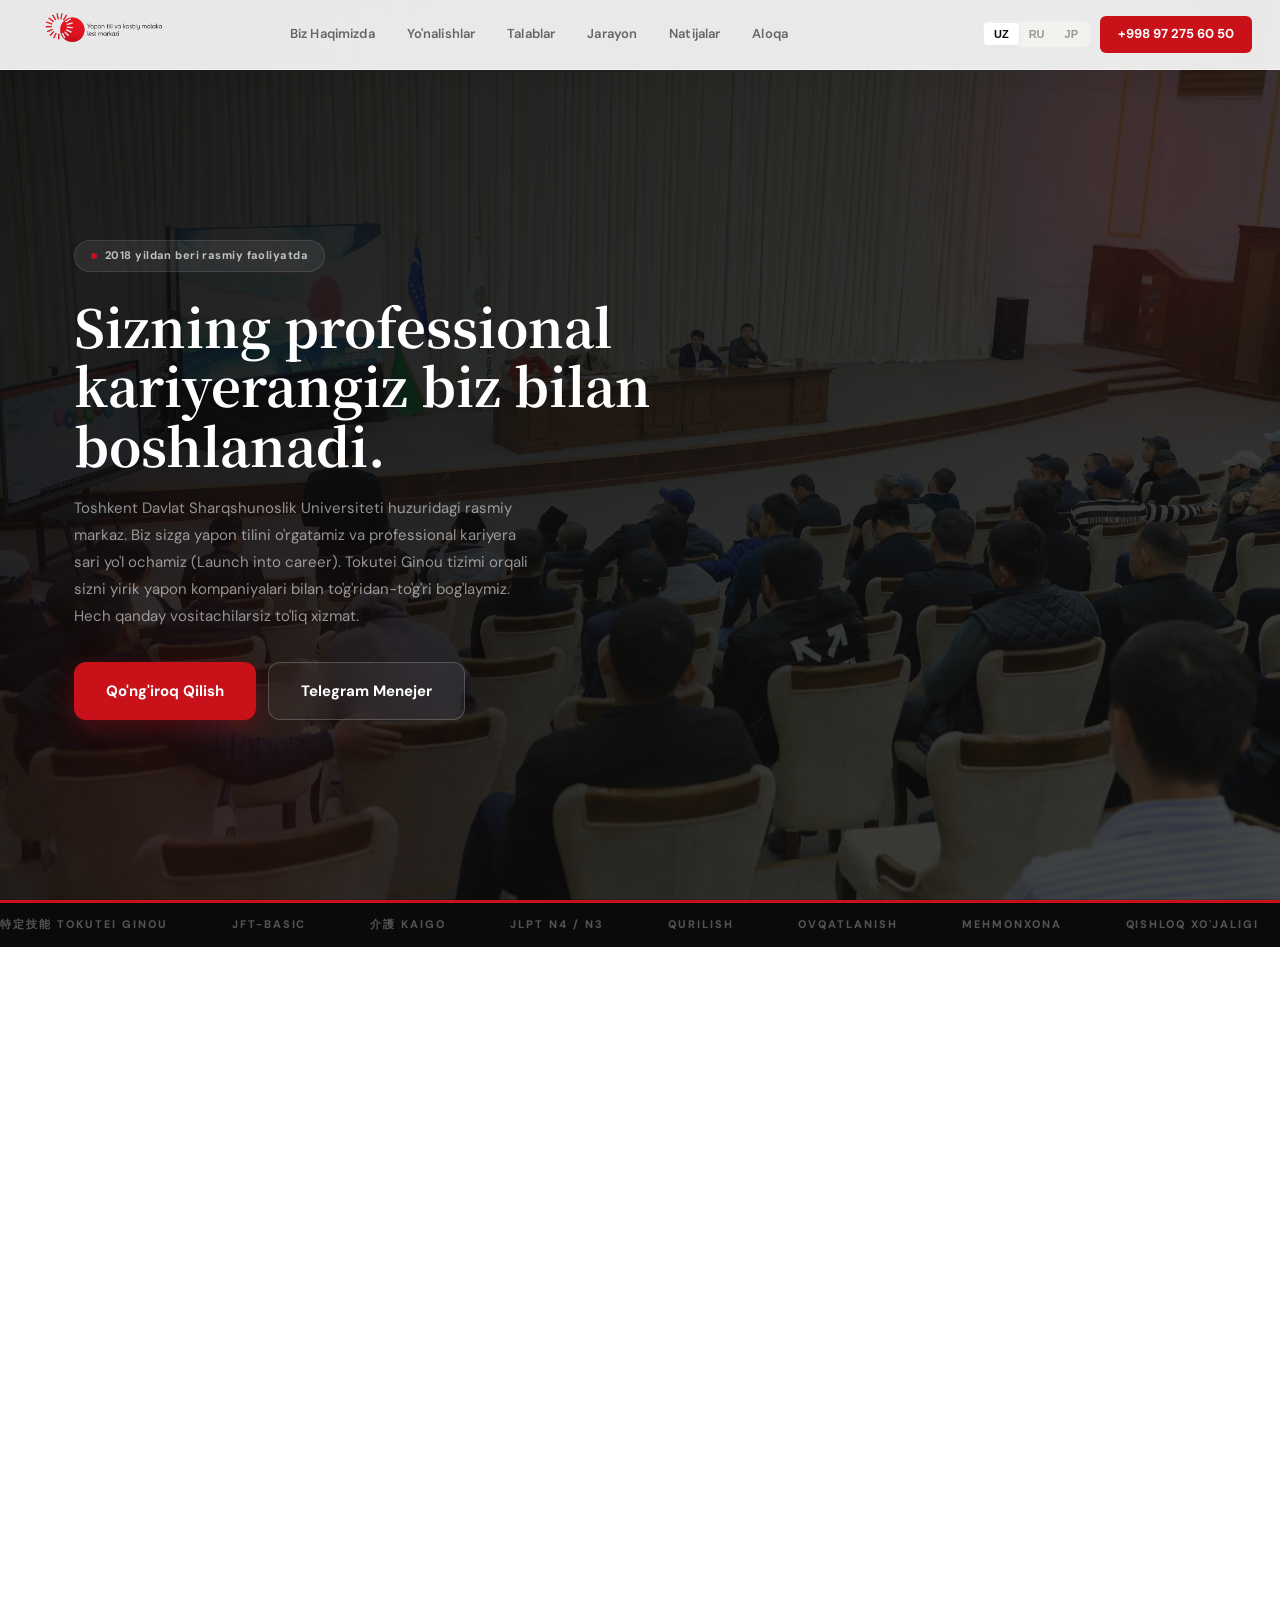
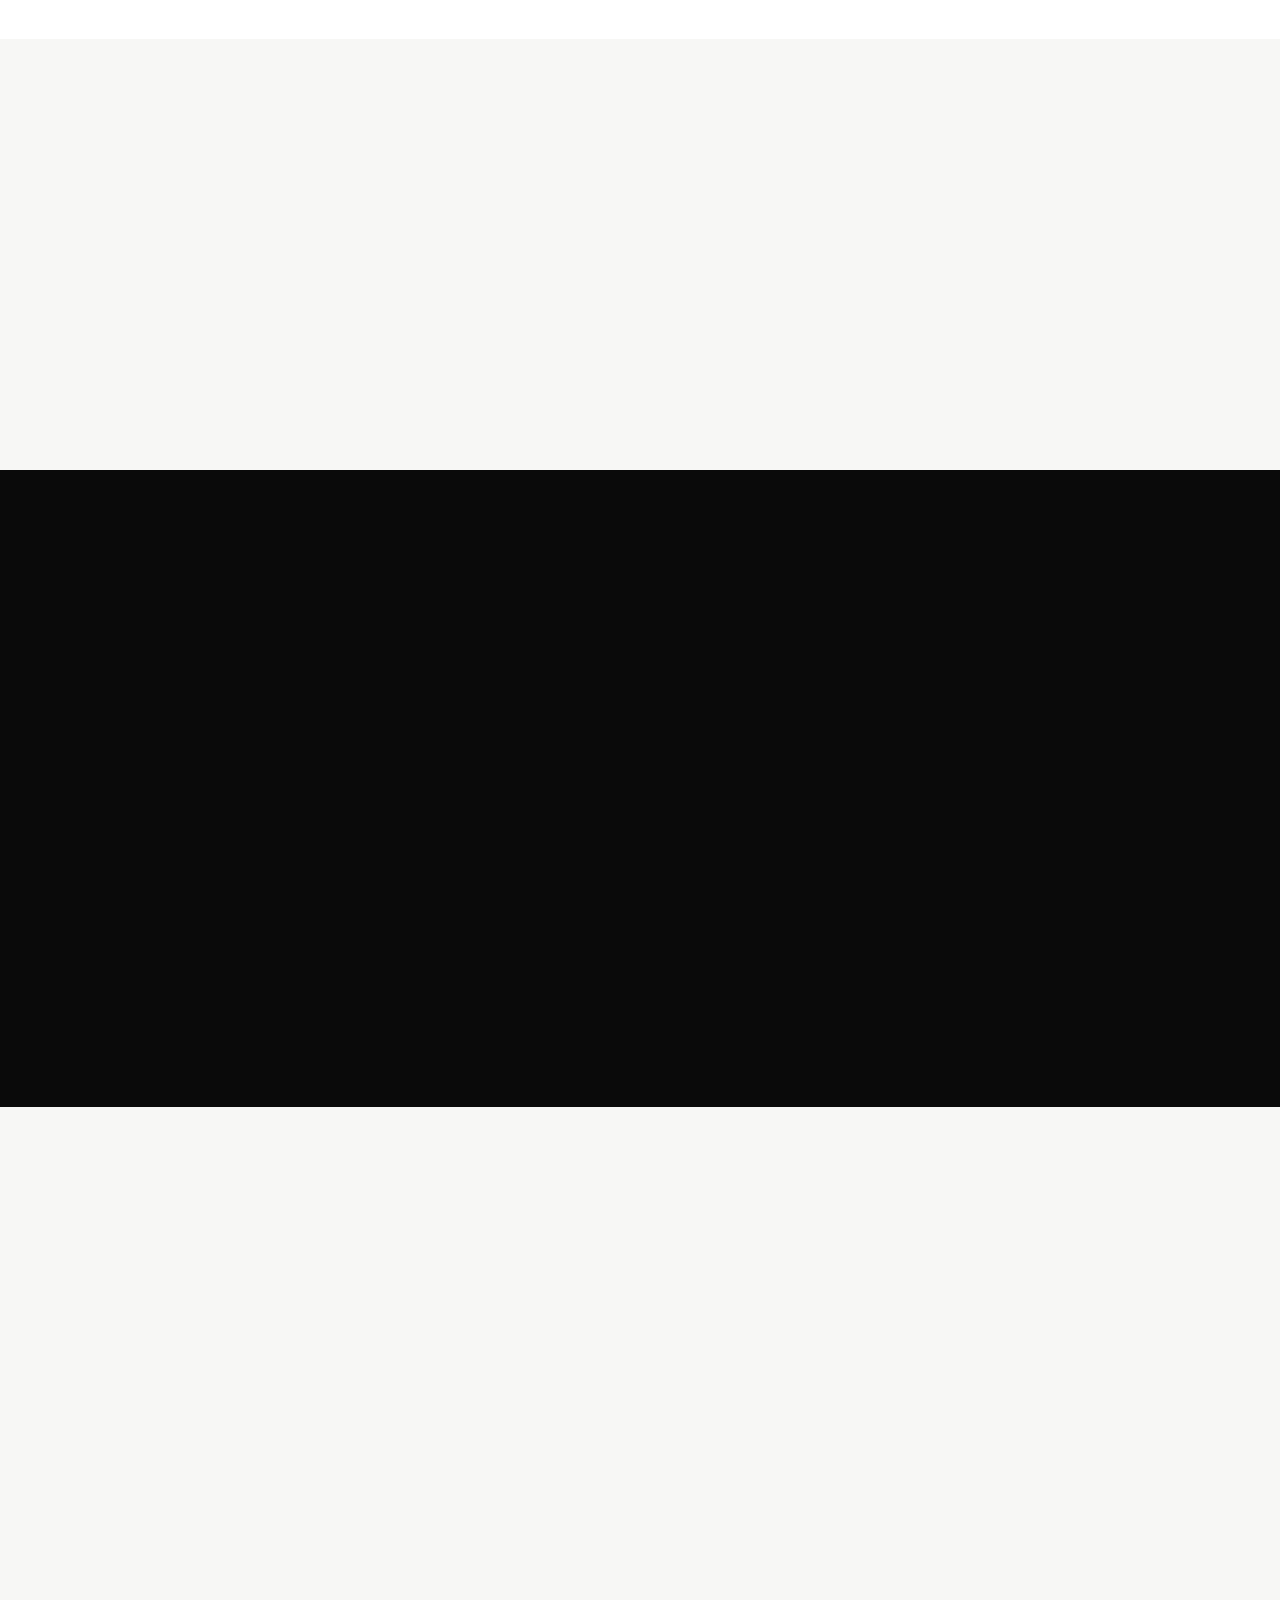
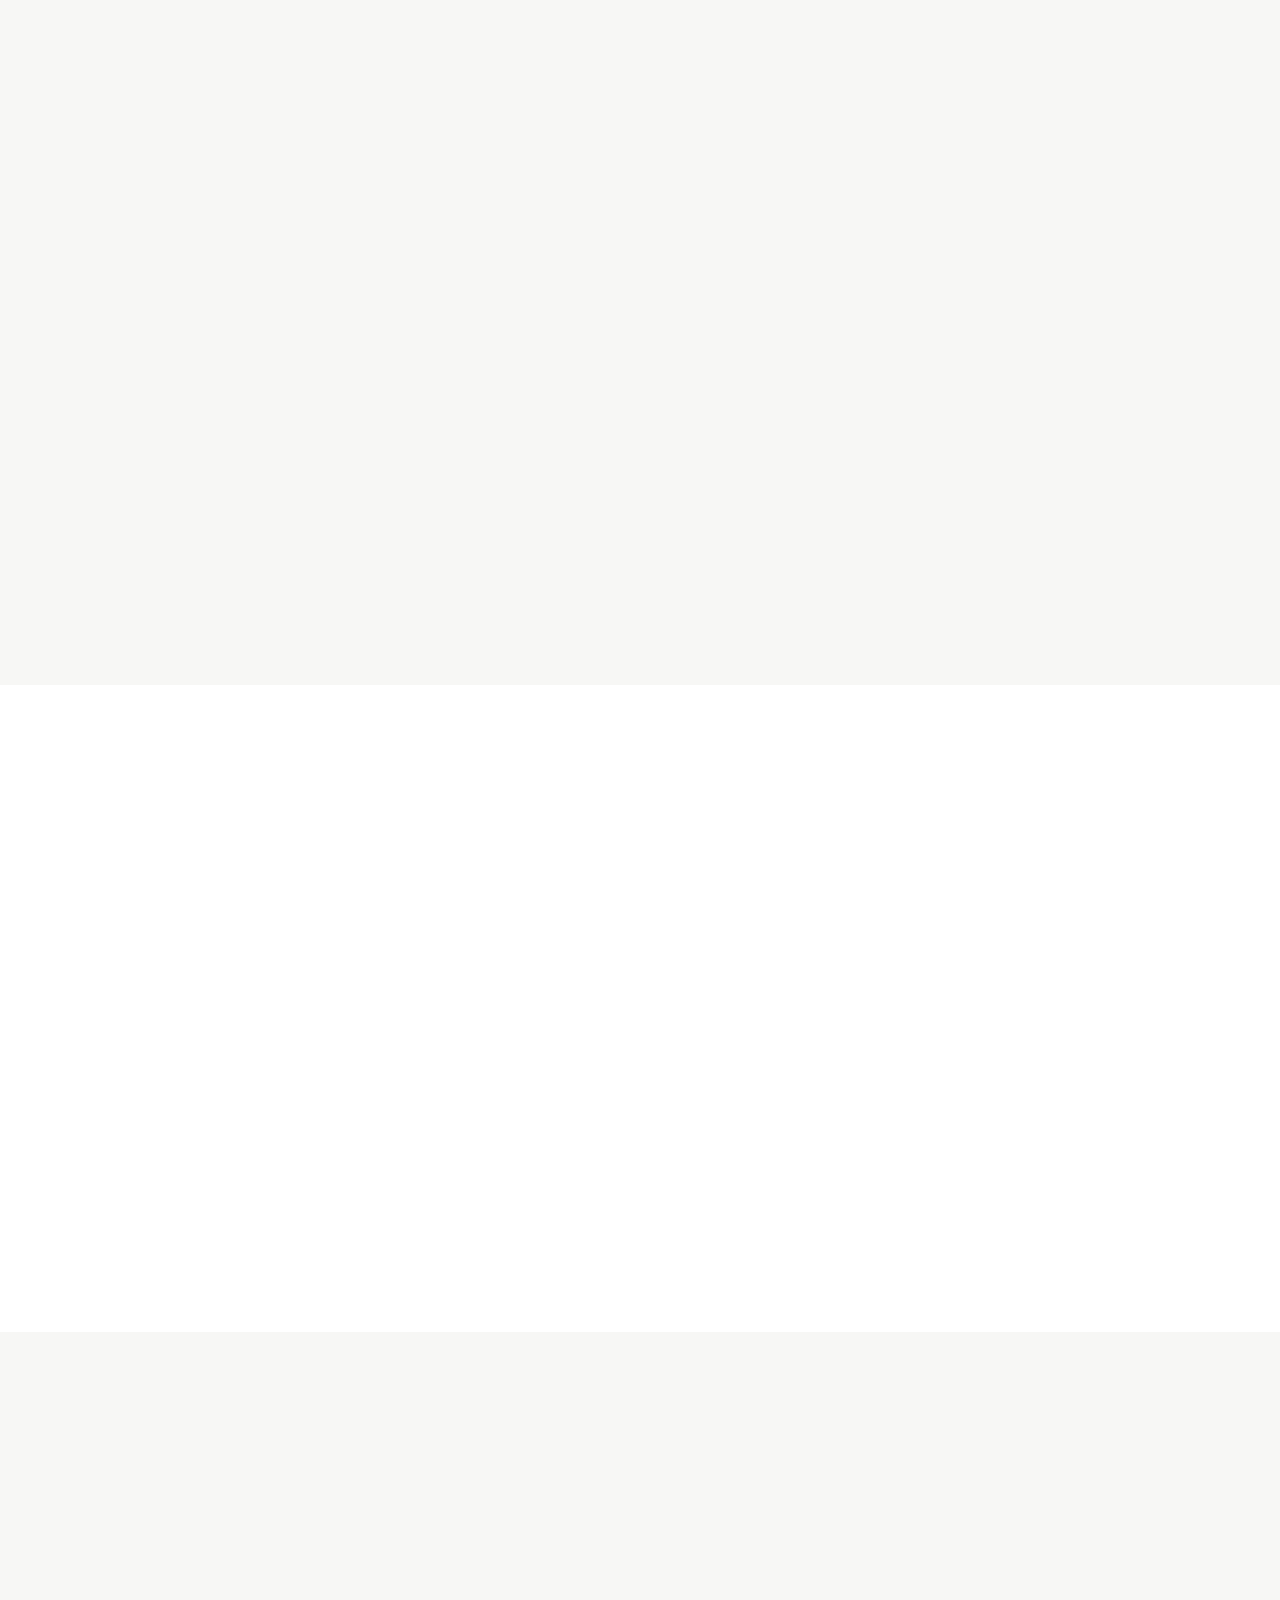
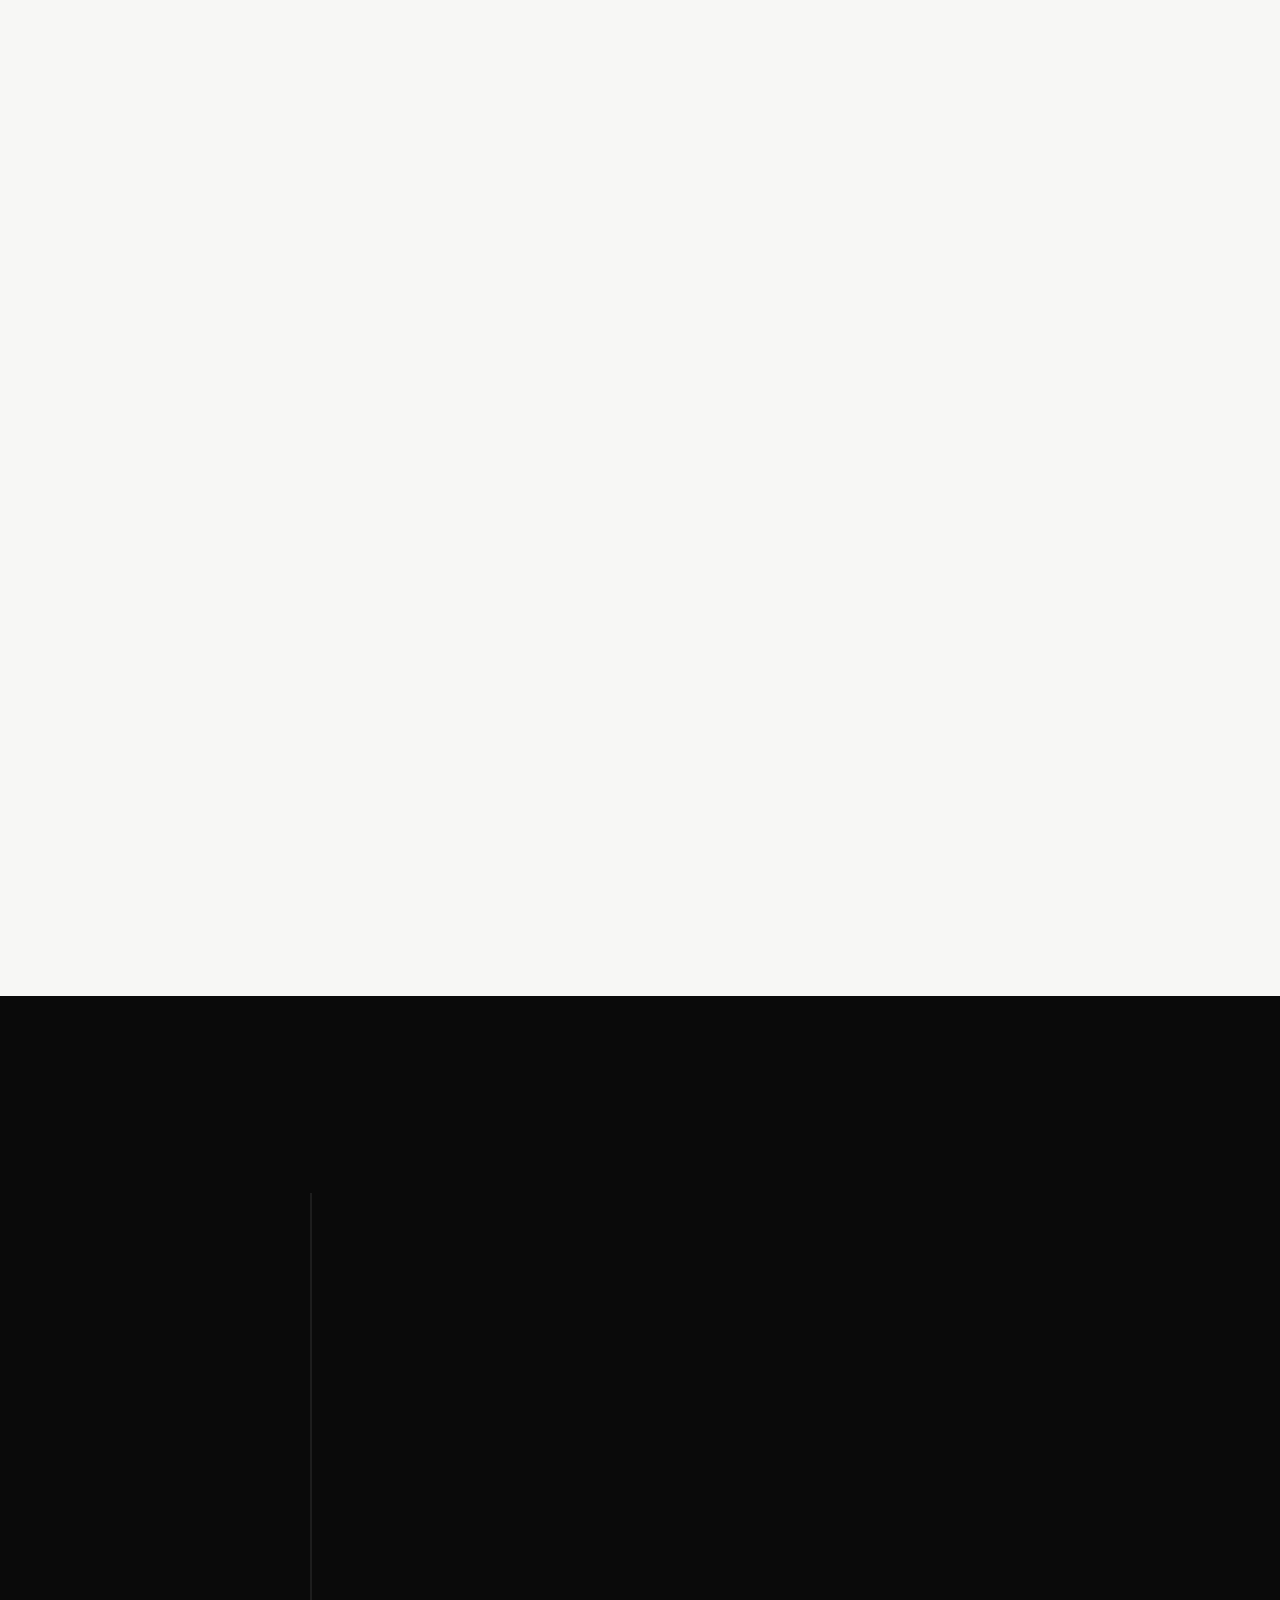
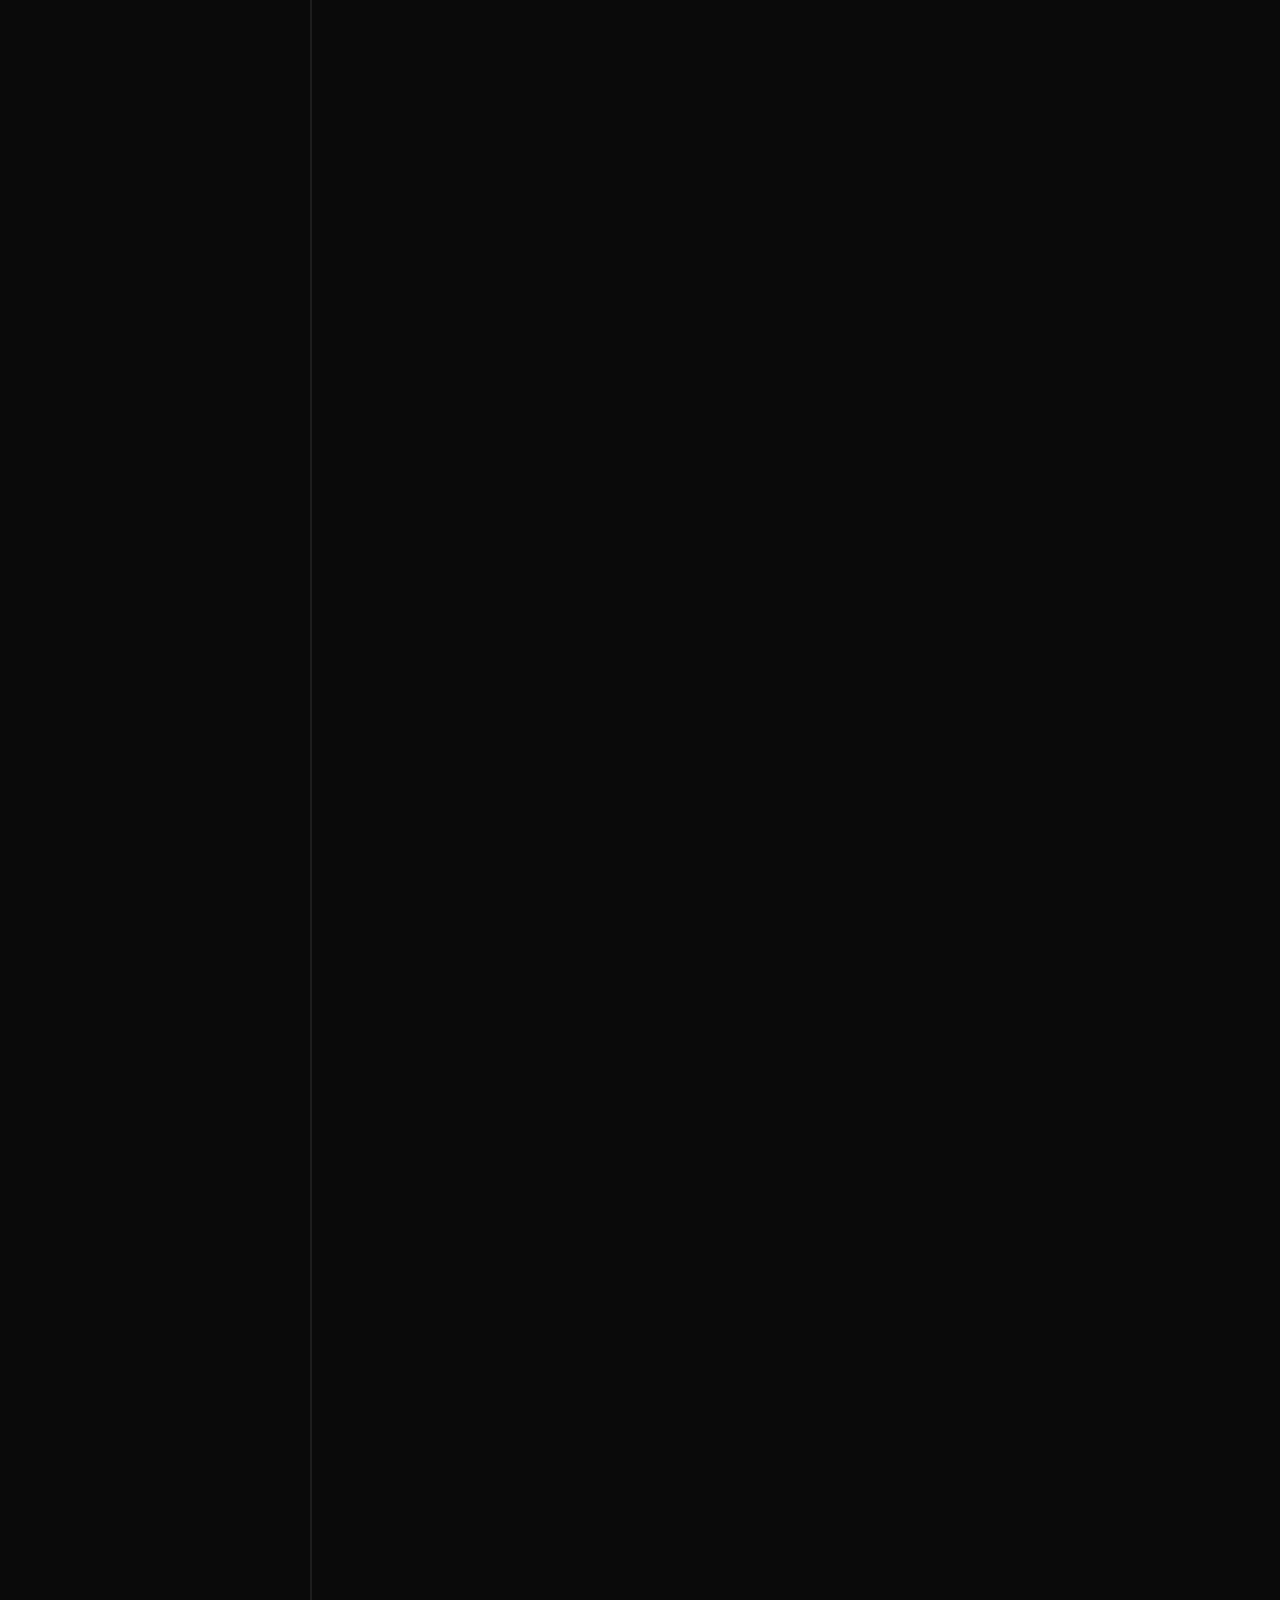
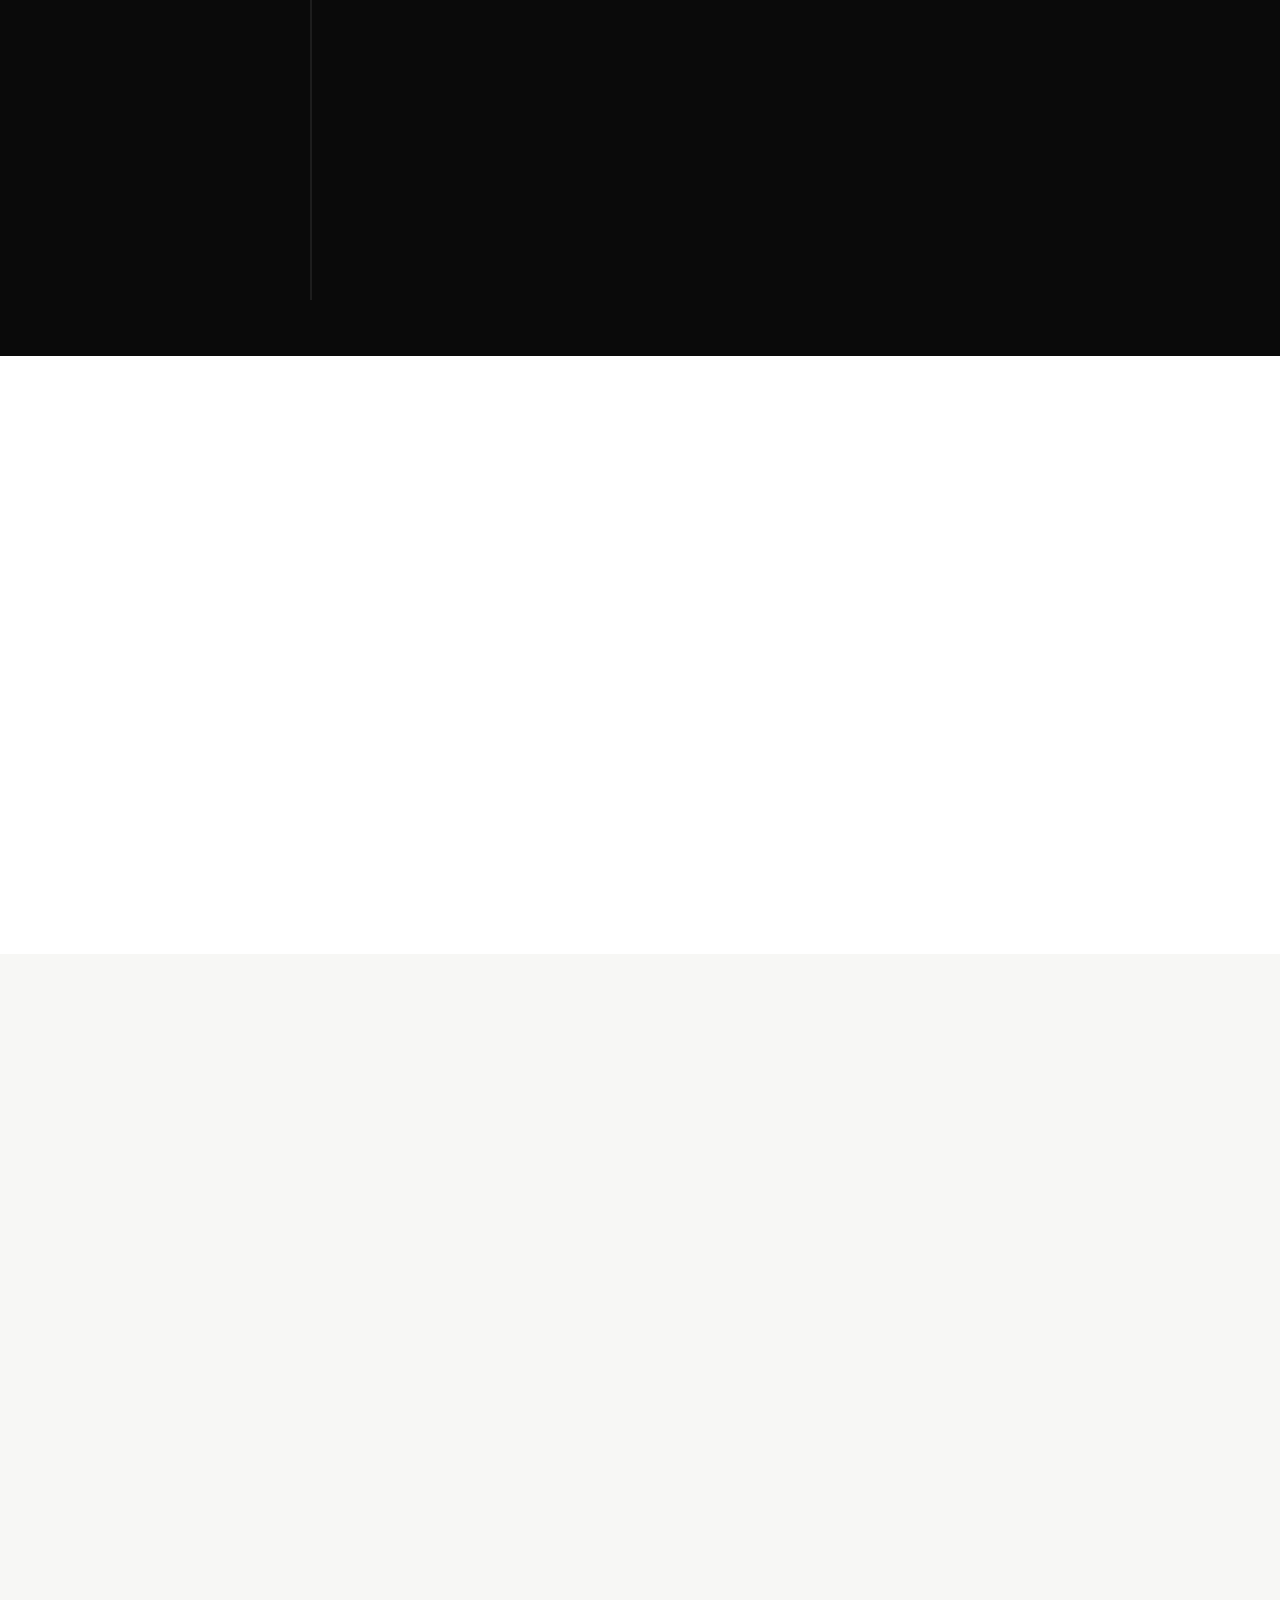
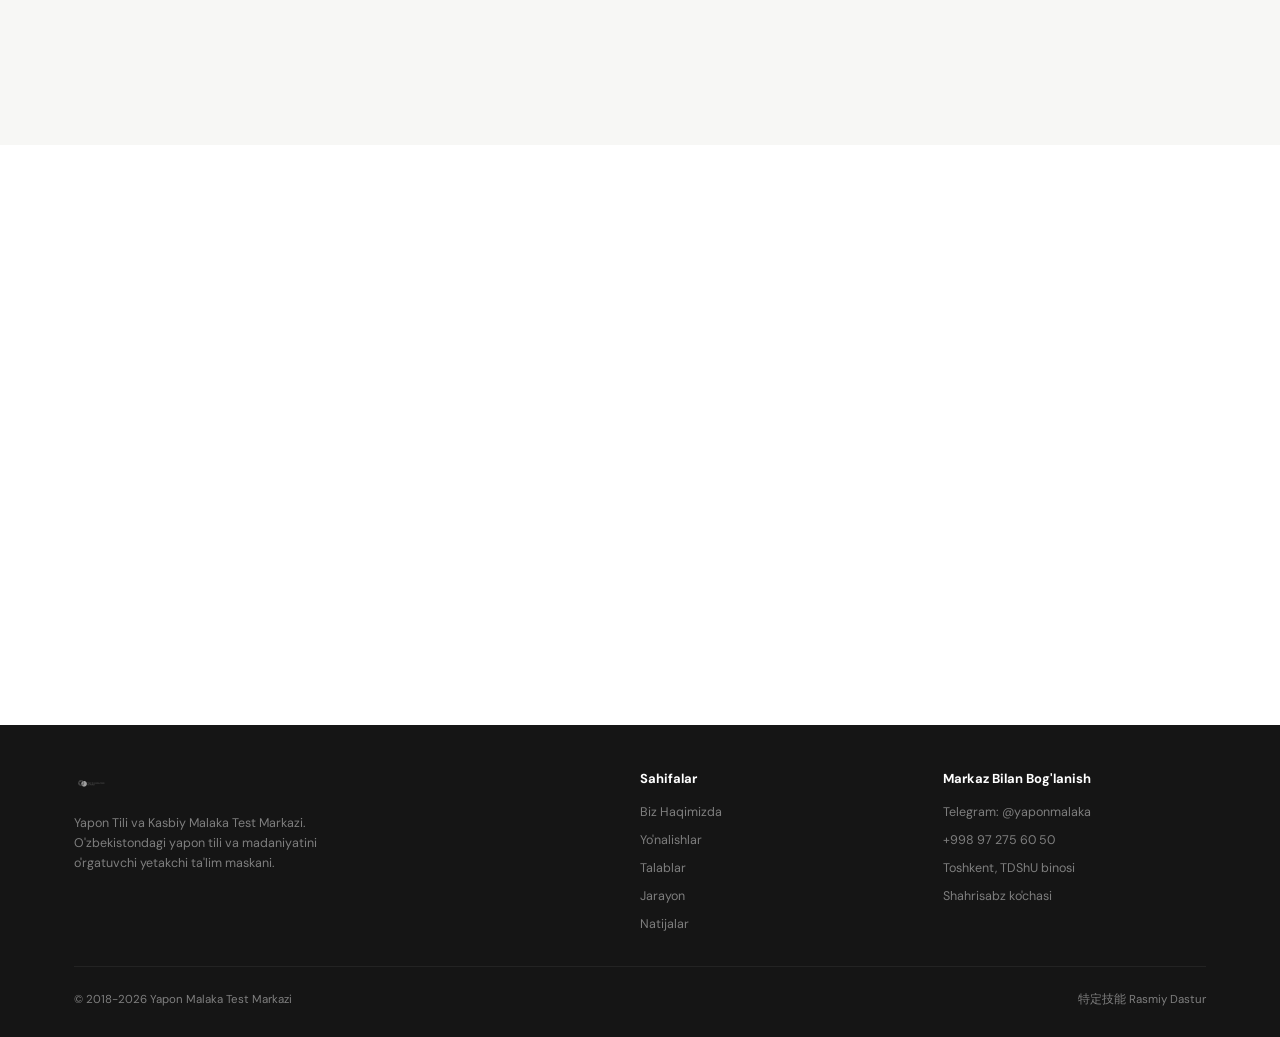
==== index.html @ 9af075bf "Split Anime and IT into separate sectors with realistic IT salary (Y400k+)" ====
<!DOCTYPE html>
<html lang="uz">
<head>
  <meta charset="UTF-8">
  <meta name="viewport" content="width=device-width, initial-scale=1.0">
  <meta name="description" content="O'zbekistonning eng yirik va rasmiy yapon tili hamda kasbiy malaka test markazi. Tokutei Ginou bo'yicha kafolatlangan ta'lim va Yaponiyaga qonuniy ishga joylashtirish xizmati. 2018-yildan beri faoliyatda.">
  <meta name="keywords" content="yapon tili, tokutei ginou, yaponiyada ishlash, yaponiyaga viza, yapon tili kurslari, JFT-basic, JLPT N4, yaponiya, toshkent">
  <meta name="author" content="Yapon Malaka Test Markazi">
  <title>Yapon Malaka Test Markazi | Rasmiy O'quv va Ishga Joylashtirish Markazi</title>

  <!-- Open Graph / Facebook -->
  <meta property="og:type" content="website">
  <meta property="og:url" content="https://yaponmalaka.uz/">
  <meta property="og:title" content="Yapon Malaka Test Markazi | Rasmiy">
  <meta property="og:description" content="Toshkent Davlat Sharqshunoslik Universiteti huzuridagi rasmiy markaz. Yapon tili ta'limi va Tokutei Ginou asosida to'g'ridan-to'g'ri ishga joylashtirish.">
  <meta property="og:image" content="img/community_partnershio[_processs.jpg">

  <!-- Twitter -->
  <meta property="twitter:card" content="summary_large_image">
  <meta property="twitter:title" content="Yapon Malaka Test Markazi | Rasmiy">
  <meta property="twitter:description" content="Yapon tili ta'limi va Tokutei Ginou asosida Yaponiyaga to'g'ridan-to'g'ri ishga joylashtirish.">
  <meta property="twitter:image" content="img/community_partnershio[_processs.jpg">

  <link rel="preconnect" href="https://fonts.googleapis.com">
  <link rel="preconnect" href="https://fonts.gstatic.com" crossorigin>
  <link href="https://fonts.googleapis.com/css2?family=DM+Sans:wght@400;500;600;700;800&family=Noto+Serif+JP:wght@400;700;900&display=swap" rel="stylesheet" />
  <link rel="stylesheet" href="assets/css/style.css">

  <!-- Schema.org for Google -->
  <script type="application/ld+json">
  {
    "@context": "https://schema.org",
    "@type": "EducationalOrganization",
    "name": "Yapon Malaka Test Markazi",
    "description": "Toshkent Davlat Sharqshunoslik Universiteti huzuridagi yapon tili va kasbiy malaka test markazi. Tokutei Ginou bo'yicha tayyorgarlik.",
    "foundingDate": "2018",
    "url": "https://yaponmalaka.uz",
    "address": {
      "@type": "PostalAddress",
      "addressLocality": "Toshkent",
      "addressCountry": "UZ",
      "streetAddress": "Shahrisabz ko'chasi, TDShU binosi"
    },
    "sameAs": ["https://t.me/yaponmalaka"],
    "offers": {
      "@type": "Offer",
      "name": "Yapon Tili va Kasbiy Malaka (Tokutei Ginou)",
      "category": "Education"
    }
  }
  </script>
</head>
<body>

<!-- NAV -->
<nav>
  <a href="#" class="nav-logo"><img src="logo.png" alt="YMTM"></a>
  <div class="nav-mid">
    <a href="#about" data-i18n="nav_about">Biz Haqimizda</a>
    <a href="#sectors" data-i18n="nav_sectors">Yo'nalishlar</a>
    <a href="#requirements" data-i18n="nav_req">Talablar</a>
    <a href="#process" data-i18n="nav_process">Jarayon</a>
    <a href="#results" data-i18n="nav_results">Natijalar</a>
    <a href="#contact" data-i18n="nav_contact">Aloqa</a>
  </div>
  <div class="nav-end">
    <div class="lang-switch">
      <button class="lang-btn active" onclick="setLang('uz')">UZ</button>
      <button class="lang-btn" onclick="setLang('ru')">RU</button>
      <button class="lang-btn" onclick="setLang('jp')">JP</button>
    </div>
    <a href="tel:+998972756050" class="nav-cta" data-i18n="nav_apply">+998 97 275 60 50</a>
  </div>
  <button class="hamburger" onclick="this.classList.toggle('open');document.querySelector('.mob-nav').classList.toggle('show')" aria-label="Menu"><span></span><span></span><span></span></button>
</nav>
<div class="mob-nav">
  <a href="#about" data-i18n="nav_about">Biz Haqimizda</a>
  <a href="#sectors" data-i18n="nav_sectors">Yo'nalishlar</a>
  <a href="#requirements" data-i18n="nav_req">Talablar</a>
  <a href="#process" data-i18n="nav_process">Jarayon</a>
  <a href="#results" data-i18n="nav_results">Natijalar</a>
  <a href="tel:+998972756050" class="btn-r" style="text-align:center;justify-content:center" data-i18n="nav_apply">+998 97 275 60 50</a>
</div>

<!-- HERO — full viewport -->
<section class="hero">
  <div class="orb-1"></div>
  <div class="orb-2"></div>
  <div class="hero-bg"><img src="img/community_partnershio[_processs.jpg" alt=""></div>
  <div class="w hero-inner">
    <div>
      <div class="hero-tag"><span data-i18n="hero_badge">2018-yildan beri rasmiy faoliyatda</span></div>
      <h1 data-i18n="hero_h1">Yaponiyada <em>halol ishlash</em> — bu biz bilan boshlanadi.</h1>
      <p class="hero-desc" data-i18n="hero_p">Toshkent Davlat Sharqshunoslik Universiteti huzuridagi rasmiy markaz. Tokutei Ginou (特定技能) tizimi orqali yapon kompaniyalari bilan to'g'ridan-to'g'ri bog'laymiz. Vositachilar yo'q. Yashirin to'lovlar yo'q.</p>
      <div class="hero-btns">
        <a href="tel:+998972756050" class="btn-r" data-i18n="hero_call">Qo'ng'iroq Qilish</a>
        <a href="https://t.me/yaponmalaka" class="btn-o" data-i18n="hero_tg">Telegram Menejer</a>
      </div>
    </div>
    <div class="hero-stats">
      <div class="s-box rv"><h3 class="stat-num" data-target="8">0<span>+</span></h3><p data-i18n="stat_years">Yillik uzluksiz faoliyat</p></div>
      <div class="s-box rv"><h3 class="stat-num" data-target="5000">0<span>+</span></h3><p data-i18n="stat_graduates">Bitiruvchilar va imtihondan o'tganlar</p></div>
      <div class="s-box rv"><h3 class="stat-num" data-target="60">0<span>+</span></h3><p data-i18n="stat_partners">Yapon kompaniyalari bilan shartnomalar</p></div>
      <div class="s-box rv"><h3 class="stat-num" data-target="100">0<span>%</span></h3><p data-i18n="stat_legal">Qonuniy | davlat nazoratida</p></div>
    </div>
  </div>
</section>

<!-- STRIP -->
<div class="strip">
  <div class="strip-inner">
    <span>特定技能 TOKUTEI GINOU</span><span>JFT-BASIC</span><span>介護 KAIGO</span><span>JLPT N4 / N3</span><span>QURILISH</span><span>OVQATLANISH</span><span>MEHMONXONA</span><span>QISHLOQ XO'JALIGI</span><span>ANIME</span><span>IT エンジニア</span>
    <span>特定技能 TOKUTEI GINOU</span><span>JFT-BASIC</span><span>介護 KAIGO</span><span>JLPT N4 / N3</span><span>QURILISH</span><span>OVQATLANISH</span><span>MEHMONXONA</span><span>QISHLOQ XO'JALIGI</span><span>ANIME</span><span>IT エンジニア</span>
  </div>
</div>

<!-- ABOUT -->
<section id="about" class="s-wh">
  <div class="w">
    <div class="about-grid">
      <div class="about-txt rv">
        <span class="tag" data-i18n="about_tag">Biz Haqimizda</span>
        <h2 class="title" data-i18n="about_title">O'zbekistonning eng yirik yapon tili va kasbiy malaka test markazi</h2>
        <p data-i18n="about_p1"><strong>Yapon Tili va Kasbiy Malaka Test Markazi</strong> 2018 yildan beri Toshkent Davlat Sharqshunoslik Universiteti huzurida rasmiy faoliyat yuritadi. Biz O'zbekiston va Yaponiya o'rtasidagi kadrlar almashinuvi dasturining rasmiy ishtirokchisimiz.</p>
        <p data-i18n="about_p2">Markazimiz Yaponiya hukumatining <strong>Tokutei Ginou (特定技能)</strong> tizimi bo'yicha rasmiy tayyorlov dasturini olib boradi. Biz talabalarni nafaqat imtihonlarga tayyorlaymiz, balki ularga professional kariyera qurishda yordam beramiz. O'quvchilarimiz JFT-Basic va kasbiy malaka imtihonlaridan muvaffaqiyatli o'tib, yapon kompaniyalari bilan to'g'ridan-to'g'ri shartnoma imzolashmoqda.</p>
        <p data-i18n="about_p3">Bizning faoliyatimiz har ikki davlat idoralari tomonidan nazorat qilinadi. Biz vositachilar bilan ishlamaymiz. Barcha hujjatlar rasmiy va shaffof tarzda tayyorlanadi.</p>
        <div class="badges">
          <span class="badge">Toshkent, O'zbekiston</span>
          <span class="badge">TDShU huzurida</span>
          <span class="badge">Davlat litsenziyasi</span>
          <span class="badge">60+ yapon kompaniyasi</span>
          <span class="badge">特定技能 rasmiy dastur</span>
        </div>
      </div>
      <div><img src="img/presidentapproval.png" alt="Davlat Ijtimoiy Kafolati va Rasmiy E'tirof" class="about-img rv" loading="lazy"></div>
    </div>
  </div>
</section>

<!-- MEDIA / OAV -->
<section class="s-bg">
  <div class="w">
    <div class="why-split rv">
      <img src="img/oav.png" alt="OAV va Televideniyedagi ko'rsatuvlar" loading="lazy">
      <div class="why-body">
        <span class="tag" data-i18n="media_tag">Ommaviy Axborot Vositalarida</span>
        <h2 class="title" data-i18n="media_title">Davlat miqyosidagi e'tirof</h2>
        <p style="color:var(--g8)" data-i18n="media_p">Bizning ta'lim sifatimiz va qonuniy ishga joylashtirish dasturlarimiz O'zbekiston Milliy Teleradiokompaniyasi va boshqa nufuzli OAV kanallarida muntazam yoritib boriladi. Biz bilan siz ishonchli qo'llardasiz.</p>
      </div>
    </div>
  </div>
</section>

<!-- WHY US -->
<section id="why" class="s-dark">
  <div class="w">
    <div class="why-split rv">
      <img src="img/working_process.jpg" alt="Yapon sensei bilan dars" loading="lazy">
      <div class="why-body">
        <span class="tag" data-i18n="why_tag">Nima Uchun Aynan Biz?</span>
        <h2 class="title" style="color:#fff" data-i18n="why_title">Yaponiyaga borish oson emas. Biz buni yashirmaymiz.</h2>
        <p data-i18n="why_p1">Respublikada ko'plab "yaponiyaga ishga joylashtiramiz" degan tashkilotlar bor. Ularning aksariyati <strong style="color:var(--red)">noqonuniy</strong>. Biz bu bozorda 8 yildan beri ishlaymiz va bir narsani aniq bilamiz: <strong>Yaponiya qonunlari juda qat'iy</strong>.</p>
        <p data-i18n="why_p2">Bizning o'quvchilarimiz real yapon kompaniyalarining vakillari bilan bizning ofisimizda <strong>yuzma-yuz suhbatdan o'tadi</strong>. Bu suhbatlar yapon tilida olib boriladi. Siz nomzod sifatida emas, balki <strong>mutaxassis sifatida</strong> baholanasiz.</p>
        <div class="warn"><p data-i18n="why_warn">Ikkinchi mamlakat pasporti, jinoyat tarixi, soxta hujjatlar — bularning birortasi aniqlansa, sizning ishingiz butunlay to'xtatiladi. Yaponiya immigratsiya qonunlari kechirmaslikda dunyo bo'yicha birinchi o'rinda.</p></div>
      </div>
    </div>
  </div>
</section>

<!-- SECTORS & SALARY WIDGET -->
<section id="sectors" class="s-bg" style="position:relative;overflow:hidden;">
  <div class="w" style="position:relative;z-index:2;">
    <div class="head rv" style="text-align:center">
      <span class="tag" data-i18n="sectors_tag">Ish Yo'nalishlari</span>
      <h2 class="title" data-i18n="sectors_title">Tokutei Ginou tizimi doirasidagi sohalar</h2>
      <p class="sub" style="margin:0 auto 36px" data-i18n="sectors_sub">Yaponiya hukumatining Tokutei Ginou (特定技能) vizasi orqali xorijiy ishchilarni qabul qiladigan yo'nalishlar.</p>
    </div>

    <!-- Salary Widget -->
    <div class="calc-widget glass rv" style="padding:24px;border-radius:16px;margin-bottom:40px;display:flex;gap:20px;align-items:center;justify-content:space-between;flex-wrap:wrap;border-color:var(--red)">
      <div>
        <h4 style="font-size:16px;font-weight:700;color:var(--g8);margin-bottom:4px">Interaktiv Maosh Kalkulyatori</h4>
        <p style="font-size:13px;color:var(--g6)">Yo'nalishni tanlang va tahmini oylik daromadingizni tekshiring (Yen / So'm)</p>
      </div>
      <div style="display:flex;gap:12px;align-items:center">
        <select id="calc-select" style="padding:12px 16px;border-radius:10px;border:1px solid var(--g2);font-family:inherit;font-weight:600;font-size:14px;background:#fff;outline:none;cursor:pointer">
          <option value="180">Qurilish (建設業)</option>
          <option value="170">Kaigo / Keksalar parvarishi (介護)</option>
          <option value="165">Ovqatlanish Sanoati (外食業)</option>
          <option value="160">Qishloq Xo'jaligi (農業)</option>
          <option value="200">Anime / Manga (アニメ)</option>
          <option value="400">IT Engineer (ITエンジニア)</option>
        </select>
        <div style="background:var(--red-bg);color:var(--red);padding:12px 24px;border-radius:10px;font-weight:800;font-size:18px;min-width:180px;text-align:center">
          <span id="calc-res">¥180,000</span>
        </div>
      </div>
    </div>

    <div class="sectors">
      <div class="s-card rv"><div class="kanji">建</div><div><h3 data-i18n="sec_const_h">Qurilish (建設業)</h3><span class="sal" data-i18n="sec_const_sal">¥180,000 — ¥280,000 / oy</span><p data-i18n="sec_const_p">Beton quyish, armaturachilik, yog'och ishlov berish, bo'yoqchilik. Yaponiyada eng yuqori talab qilinadigan soha.</p></div></div>
      <div class="s-card rv"><div class="kanji">介</div><div><h3 data-i18n="sec_kaigo_h">Kaigo / Hamshiralik (介護)</h3><span class="sal" data-i18n="sec_kaigo_sal">¥170,000 — ¥250,000 / oy</span><p data-i18n="sec_kaigo_p">Keksa yoshdagi yaponlarga g'amxo'rlik. Alohida kaigo imtihoni topshiriladi. Ayollar uchun eng qulay soha.</p></div></div>
      <div class="s-card rv"><div class="kanji">食</div><div><h3 data-i18n="sec_food_h">Ovqatlanish Sanoati (外食業)</h3><span class="sal" data-i18n="sec_food_sal">¥165,000 — ¥230,000 / oy</span><p data-i18n="sec_food_p">Restoran, kafe, oziq-ovqat ishlab chiqarish. Yapon oshxona madaniyati va sanitariya qoidalari.</p></div></div>
      <div class="s-card rv"><div class="kanji">農</div><div><h3 data-i18n="sec_agro_h">Qishloq Xo'jaligi (農業)</h3><span class="sal" data-i18n="sec_agro_sal">¥160,000 — ¥240,000 / oy</span><p data-i18n="sec_agro_p">Bog'dorchilik, issiqxonalar, chorvachilik. Mavsumiy va doimiy ishlar mavjud.</p></div></div>
      <div class="s-card rv"><div class="kanji">宿</div><div><h3 data-i18n="sec_hotel_h">Mehmonxona Xizmati (宿泊業)</h3><span class="sal" data-i18n="sec_hotel_sal">¥165,000 — ¥235,000 / oy</span><p data-i18n="sec_hotel_p">Mehmonxona resepsheni, xonalarni tayyorlash, mijozlar bilan muomala. "Omotenashi" tamoyili.</p></div></div>
      <div class="s-card rv"><div class="kanji">ア</div><div><h3 data-i18n="sec_anime_h">Anime / Manga (アニメ)</h3><span class="sal" data-i18n="sec_anime_sal">¥200,000 — ¥350,000 / oy</span><p data-i18n="sec_anime_p">Tokyodagi anime va manga studiyalarida ishlash. JLPT N4+, rassomchilik iqtidori va portfel talab qilinadi.</p></div></div>
      <div class="s-card rv"><div class="kanji">IT</div><div><h3 data-i18n="sec_it_h">IT Engineer (ITエンジニア)</h3><span class="sal" data-i18n="sec_it_sal">¥400,000 — ¥800,000 / oy</span><p data-i18n="sec_it_p">Yaponiyaning yetakchi IT kompaniyalarida dasturchi (frontend, backend, mobile, DevOps). Engineer/Specialist vizasi. JLPT N3+ va texnik portfel talab qilinadi.</p></div></div>
    </div>
  </div>
</section>

<!-- REQUIREMENTS -->
<section id="requirements" class="s-wh">
  <div class="w">
    <div class="head rv">
      <span class="tag" data-i18n="req_tag">Qat'iy Talablar</span>
      <h2 class="title" data-i18n="req_title">Kimlar ariza bera oladi? Kimlar — bera olmaydi.</h2>
      <p class="sub" data-i18n="req_sub">Bu talablar Yaponiya immigratsiya qonunlari asosida belgilangan. Biz ularni yengillashtira olmaymiz.</p>
    </div>
    <div class="reqs">
      <div class="req rv"><div class="req-ic"><svg viewBox="0 0 24 24"><rect x="3" y="4" width="18" height="18" rx="2"/><line x1="16" y1="2" x2="16" y2="6"/><line x1="8" y1="2" x2="8" y2="6"/><line x1="3" y1="10" x2="21" y2="10"/></svg></div><h3 data-i18n="req_age_h">Yosh chegarasi</h3><p data-i18n="req_age_p">18 — 35 yosh. Pasport bo'yicha aniqlanadi. Istisno yo'q.</p></div>
      <div class="req rv"><div class="req-ic"><svg viewBox="0 0 24 24"><path d="M22 10v6M2 10l10-5 10 5-10 5z"/><path d="M6 12v5c0 1.1 2.7 3 6 3s6-1.9 6-3v-5"/></svg></div><h3 data-i18n="req_edu_h">Ta'lim darajasi</h3><p data-i18n="req_edu_p">Kamida 9-sinf (o'rta ta'lim). Oliy ta'lim katta ustunlik, lekin shart emas.</p></div>
      <div class="req rv"><div class="req-ic"><svg viewBox="0 0 24 24"><circle cx="12" cy="12" r="10"/><path d="M2 12h20"/><path d="M12 2a15.3 15.3 0 0 1 4 10 15.3 15.3 0 0 1-4 10 15.3 15.3 0 0 1-4-10 15.3 15.3 0 0 1 4-10z"/></svg></div><h3 data-i18n="req_lang_h">Yapon tili</h3><p data-i18n="req_lang_p">JLPT N4 yoki JFT-Basic testidan o'tish. Biz tayyorlaymiz — kurslar doimiy.</p></div>
      <div class="req rv"><div class="req-ic"><svg viewBox="0 0 24 24"><path d="M12 22s8-4 8-10V5l-8-3-8 3v7c0 6 8 10 8 10z"/></svg></div><h3 data-i18n="req_crime_h">Jinoyat tarixi</h3><p data-i18n="req_crime_p">Hech qanday jinoyat yoki deportatsiya tarixi bo'lmasligi shart. IIM ma'lumotnomasi talab qilinadi.</p></div>
      <div class="req rv"><div class="req-ic"><svg viewBox="0 0 24 24"><path d="M22 12h-4l-3 9L9 3l-3 9H2"/></svg></div><h3 data-i18n="req_health_h">Sog'liq holati</h3><p data-i18n="req_health_p">To'liq tibbiy ko'rik. Surunkali kasalliklar — rad qilish asosi.</p></div>
      <div class="req rv"><div class="req-ic"><svg viewBox="0 0 24 24"><path d="M14 2H6a2 2 0 0 0-2 2v16a2 2 0 0 0 2 2h12a2 2 0 0 0 2-2V8z"/><polyline points="14 2 14 8 20 8"/><line x1="16" y1="13" x2="8" y2="13"/><line x1="16" y1="17" x2="8" y2="17"/></svg></div><h3 data-i18n="req_exam_h">Kasbiy imtihon</h3><p data-i18n="req_exam_p">Tanlagan sohangiz bo'yicha yapon kasbiy malaka testidan o'tish.</p></div>
    </div>
  </div>
</section>

<!-- COMMUNITY / GALLERY GRID -->
<section class="s-bg">
  <div class="w"><div class="head rv"><span class="tag" data-i18n="gallery_tag">Faoliyatimiz</span><h2 class="title" data-i18n="gallery_title">Sifatli ta'lim va amaliy jarayonlar</h2></div></div>
  <div class="w">
    <div class="com-grid rv">
      <div class="g-card"><img src="img/community333.jpg" alt="" loading="lazy"><div class="g-ov"><span>Katta jamoa, katta maqsadlar</span></div></div>
      <div class="g-card"><img src="img/sucesss.jpg" alt="" loading="lazy"><div class="g-ov"><span data-i18n="g1">Bitiruvchilar, Toshkent aeroporti</span></div></div>
      <div class="g-card"><img src="img/lesson_progress.jpg" alt="" loading="lazy"><div class="g-ov"><span data-i18n="g3">Yapon sensei bilan darslar</span></div></div>
      <div class="g-card"><img src="img/justcommunity.jpg" alt="" loading="lazy"><div class="g-ov"><span data-i18n="g2">Seminar va tadbirlar</span></div></div>
      <div class="g-card"><img src="img/processs.jpg" alt="" loading="lazy"><div class="g-ov"><span data-i18n="g4">Yapon ish beruvchi bilan suhbat</span></div></div>
      <div class="g-card"><img src="img/community.jpg" alt="" loading="lazy"><div class="g-ov"><span>Bitiruvchilar jamoasi</span></div></div>
      <div class="g-card"><img src="img/processs6.jpg" alt="" loading="lazy"><div class="g-ov"><span>Amaliy darslar</span></div></div>
    </div>
  </div>
</section>

<!-- PROCESS -->
<section id="process" class="s-dark">
  <div class="w">
    <div class="head rv"><span class="tag" data-i18n="proc_tag">Bosqichma-Bosqich Jarayon</span><h2 class="title" style="color:#fff" data-i18n="proc_title">Ariza berishdan Yaponiyaga uchishgacha</h2><p class="sub" data-i18n="proc_sub">Har bir qadam shaffof. Har bir hujjat rasmiy. Yashirin to'lov mavjud emas.</p></div>
    <div class="steps">
      <div class="stp rv"><h3 data-i18n="step1_h">1. Ro'yxatdan O'tish va Konsultatsiya</h3><p data-i18n="step1_p">Telegram orqali murojaat qilasiz. Bepul konsultatsiya orqali sizning holatingiz, yaroqliligingiz va eng mos yo'nalish aniqlanadi.</p></div>
      <div class="stp rv"><h3 data-i18n="step2_h">2. Yapon Tili Kurslari (3-6 oy)</h3><p data-i18n="step2_p">JLPT N4 / JFT-Basic darajasiga tayyorgarlik. Professional yapon sensei'lar bilan intensiv darslar.</p><div class="stp-img"><img src="img/working_process.jpg" alt="" loading="lazy"></div></div>
      <div class="stp rv"><h3 data-i18n="step3_h">3. Kasbiy Malaka Imtihoni</h3><p data-i18n="step3_p">Tanlagan sohangiz bo'yicha yapon kasbiy testga tayyorlanasiz va topshirasiz.</p><div class="stp-img"><img src="img/processs1.jpg" alt="" loading="lazy"></div></div>
      <div class="stp rv"><h3 data-i18n="step4_h">4. Yapon Kompaniyasi Bilan Suhbat</h3><p data-i18n="step4_p">Real yapon ish beruvchilar bizning ofisimizga keladi. Suhbat yapon tilida o'tkaziladi.</p><div class="stp-img"><img src="img/interview_rperp.jpg" alt="" loading="lazy"></div></div>
      <div class="stp rv"><h3 data-i18n="step5_h">5. Hujjatlar va Viza Jarayoni</h3><p data-i18n="step5_p">Ish shartnomasi imzolanadi. Barcha hujjatlar Yaponiya immigratsiya xizmati orqali rasman topshiriladi.</p></div>
      <div class="stp rv"><h3 data-i18n="step6_h">6. Yaponiyaga Jo'nab Ketish</h3><p data-i18n="step6_p">Viza tasdiqlangach — chipta, turar joy, ish joyi — hammasi tayyor. Aeroportgacha kuzatib qo'yamiz.</p><div class="stp-img"><img src="img/visaresult.jpg" alt="" loading="lazy"></div></div>
    </div>
  </div>
</section>

<!-- RESULTS -->
<section id="results" class="s-wh">
  <div class="w">
    <div class="head rv"><span class="tag" data-i18n="res_tag">Natijalarimiz</span><h2 class="title" data-i18n="res_title">Real sertifikatlar va imtihon natijalari</h2><p class="sub" data-i18n="res_sub">Quyidagi hujjatlar bizning talabalarimizning haqiqiy imtihon natijalari. Har bir sertifikat Yaponiya hukumati tomonidan rasmiy berilgan.</p></div>
    <div class="res-grid">
      <div class="res-c rv"><img src="img/results_kaigo_and_jft_basic/kaigo_lang_1.jpg" alt="" loading="lazy"><div class="res-lbl" data-i18n="res1_label">Kaigo Yapon Tili — 80% (Pass)</div></div>
      <div class="res-c rv"><img src="img/results_kaigo_and_jft_basic/jft_basic_1.jpg" alt="" loading="lazy"><div class="res-lbl" data-i18n="res2_label">JFT-Basic — 218 / 250 ball</div></div>
      <div class="res-c rv"><img src="img/results_kaigo_and_jft_basic/kaigo_lang_3.jpg" alt="" loading="lazy"><div class="res-lbl" data-i18n="res3_label">Kaigo Yapon Tili — 93% (Pass)</div></div>
      <div class="res-c rv"><img src="img/results_kaigo_and_jft_basic/kaigo_skill_1.jpg" alt="" loading="lazy"><div class="res-lbl" data-i18n="res4_label">Kaigo Kasbiy Malaka — 70% (Prometric)</div></div>
    </div>
  </div>
</section>

<!-- PARTNERS -->
<section class="s-bg">
  <div class="w">
    <div class="head rv" style="text-align:center"><span class="tag" data-i18n="partner_tag">Hamkorlarimiz</span><h2 class="title" data-i18n="partner_title">O'zbekiston — Yaponiya rasmiy hamkorlik</h2><p class="sub" style="margin:0 auto 36px" data-i18n="partner_sub">Toshkent Davlat Sharqshunoslik Universiteti va Yaponiya oliy ta'lim muassasalari o'rtasidagi 5-Forum doirasida rasmiy shartnoma imzolandi.</p></div>
    <div class="partner-box rv"><img src="img/partnership2.jpg" alt="" loading="lazy"></div>
  </div>
</section>

<!-- CONTACTS & CTA -->
<section id="contact" class="s-wh">
  <div class="w">
    <div class="head rv" style="text-align:center">
      <span class="tag" data-i18n="footer_contact_h">Aloqa / Bog'lanish</span>
      <h2 class="title" data-i18n="cta_h">Yaponiyada kelajagingizni bugun boshlang.</h2>
      <p class="sub" style="margin:0 auto 36px" data-i18n="cta_p">Bepul konsultatsiya olish uchun Telegram orqali murojaat qiling yoki qo'ng'iroq qiling.</p>
    </div>
    
    <div class="contact-grid">
      <!-- Call -->
      <a href="tel:+998972756050" class="s-card rv" style="align-items:center;text-decoration:none;display:flex;border:1px solid rgba(201,17,26,0.2)">
        <div class="kanji" style="width:48px;height:48px;display:flex;align-items:center;justify-content:center"><svg width="22" height="22" viewBox="0 0 24 24" fill="none" stroke="currentColor" stroke-width="2" stroke-linecap="round" stroke-linejoin="round"><path d="M22 16.92v3a2 2 0 0 1-2.18 2 19.79 19.79 0 0 1-8.63-3.07 19.5 19.5 0 0 1-6-6 19.79 19.79 0 0 1-3.07-8.67A2 2 0 0 1 4.11 2h3a2 2 0 0 1 2 1.72 12.84 12.84 0 0 0 .7 2.81 2 2 0 0 1-.45 2.11L8.09 9.91a16 16 0 0 0 6 6l1.27-1.27a2 2 0 0 1 2.11-.45 12.84 12.84 0 0 0 2.81.7A2 2 0 0 1 22 16.92z"></path></svg></div>
        <div><h3 style="color:var(--bk);margin:0;font-size:18px">+998 97 275 60 50</h3><p style="color:var(--g6);margin:4px 0 0;font-size:14px" data-i18n="hero_call">Qo'ng'iroq qilish</p></div>
      </a>
      
      <!-- Telegram -->
      <a href="https://t.me/yaponmalaka" class="s-card rv" style="align-items:center;text-decoration:none;display:flex;border:1px solid rgba(0,136,204,0.2)">
        <div class="kanji" style="background:#eaf5ff;color:#0088cc;width:48px;height:48px;display:flex;align-items:center;justify-content:center"><svg width="22" height="22" viewBox="0 0 24 24" fill="none" stroke="currentColor" stroke-width="2" stroke-linecap="round" stroke-linejoin="round"><line x1="22" y1="2" x2="11" y2="13"></line><polygon points="22 2 15 22 11 13 2 9 22 2"></polygon></svg></div>
        <div><h3 style="color:var(--bk);margin:0;font-size:18px">@yaponmalaka</h3><p style="color:var(--g6);margin:4px 0 0;font-size:14px" data-i18n="hero_tg">Telegram menejer</p></div>
      </a>
      
      <!-- Address -->
      <div class="s-card rv" style="grid-column:1/-1;padding:0;overflow:hidden;display:flex;flex-wrap:wrap;border:1px solid rgba(0,0,0,0.06)">
        <div style="padding:28px 32px;display:flex;align-items:center;flex:1;min-width:300px">
          <div class="kanji" style="background:#f0f0f0;color:#333;width:48px;height:48px;display:flex;align-items:center;justify-content:center"><svg width="22" height="22" viewBox="0 0 24 24" fill="none" stroke="currentColor" stroke-width="2" stroke-linecap="round" stroke-linejoin="round"><path d="M21 10c0 7-9 13-9 13s-9-6-9-13a9 9 0 0 1 18 0z"></path><circle cx="12" cy="10" r="3"></circle></svg></div>
          <div><h3 style="color:var(--bk);margin:0;font-size:17px">Toshkent, TDShU binosi</h3><p style="color:var(--g6);margin:4px 0 0;font-size:14px">Shahrisabz ko'chasi. Orientir: Universitet yonidagi bino</p></div>
        </div>
        <img src="img/Universitet_rasm.jpg" alt="TDShU orientir" style="width:100%;flex:1;min-width:320px;height:140px;object-fit:cover;border-left:1px solid rgba(0,0,0,0.05)">
      </div>
    </div>
  </div>
</section>

<!-- FOOTER -->
<footer>
  <div class="w">
    <div class="ft-grid">
      <div class="ft-brand"><img src="logo.png" alt=""><p data-i18n="footer_about">Yapon Tili va Kasbiy Malaka Test Markazi: O'zbekistonning rasmiy yapon tili ta'lim va ishga joylashtirish markazi. TDShU huzurida, 2018-yildan beri.</p></div>
      <div class="ft-col"><h4 data-i18n="footer_nav_h">Sahifalar</h4><a href="#about" data-i18n="nav_about">Biz Haqimizda</a><a href="#sectors" data-i18n="nav_sectors">Yo'nalishlar</a><a href="#requirements" data-i18n="nav_req">Talablar</a><a href="#process" data-i18n="nav_process">Jarayon</a><a href="#results" data-i18n="nav_results">Natijalar</a></div>
      <div class="ft-col"><h4 data-i18n="footer_contact_h">Bog'lanish</h4><a href="https://t.me/yaponmalaka">Telegram: @yaponmalaka</a><a href="tel:+998972756050">+998 97 275 60 50</a><a>Toshkent, TDShU binosi</a><a>Shahrisabz ko'chasi</a></div>
    </div>
    <div class="ft-bottom"><span>© 2018-2026 Yapon Malaka Test Markazi</span><span>特定技能 Rasmiy Dastur</span></div>
  </div>
</footer>

<script src="https://cdnjs.cloudflare.com/ajax/libs/gsap/3.12.5/gsap.min.js"></script>
<script src="https://cdnjs.cloudflare.com/ajax/libs/gsap/3.12.5/ScrollTrigger.min.js"></script>
<script>
gsap.registerPlugin(ScrollTrigger);

// Beast Mode: Cinematic Hero Zoom
gsap.to('.hero-bg img', { scale: 1.15, duration: 25, ease: 'none', repeat: -1, yoyo: true });

// Beast Mode: Organic Staggered Scroll Reveals
const sections = document.querySelectorAll('section');
sections.forEach(sec => {
  const elements = sec.querySelectorAll('.rv');
  if (elements.length > 0) {
    gsap.fromTo(elements, 
      { opacity: 0, y: 40, scale: 0.98 },
      { opacity: 1, y: 0, scale: 1, duration: 0.8, ease: 'power3.out', stagger: 0.15,
        scrollTrigger: { trigger: sec, start: 'top 85%', toggleActions: 'play none none none' }
      }
    );
  }
});

// Beast Mode: Animated Number Counters
gsap.utils.toArray('.stat-num').forEach(el => {
  const target = parseInt(el.getAttribute('data-target'));
  gsap.to(el, {
    innerHTML: target,
    duration: 3,
    ease: 'power3.out',
    snap: { innerHTML: 1 },
    scrollTrigger: {
      trigger: el,
      start: 'top 95%',
      toggleActions: 'play none none none'
    },
    onUpdate: function() {
      if(el.innerHTML.includes('<')) return;
      let suffix = '';
      if(target === 8) suffix = '<span>+</span>';
      if(target === 60) suffix = '<span>+</span>';
      if(target === 5000) suffix = '<span>+</span>';
      if(target === 100) suffix = '<span>%</span>';
      el.innerHTML = Math.round(Number(el.innerHTML)) + suffix;
    }
  });
});


// Mobile Nav Toggle
document.querySelectorAll('.mob-nav a').forEach(a=>{
  a.addEventListener('click',()=>{document.querySelector('.mob-nav').classList.remove('show');document.querySelector('.hamburger').classList.remove('open')});
});

// Beast Mode: Magnetic Button Logic
const magneticBtns = document.querySelectorAll('.btn-r');
magneticBtns.forEach(btn => {
  btn.addEventListener('mousemove', function(e) {
    const position = btn.getBoundingClientRect();
    const x = e.pageX - position.left - position.width / 2;
    const y = e.pageY - position.top - position.height / 2;
    
    gsap.to(btn, {
      x: x * 0.3,
      y: y * 0.3,
      duration: 0.8,
      ease: 'power3.out'
    });
  });

  btn.addEventListener('mouseleave', function() {
    gsap.to(btn, {
      x: 0,
      y: 0,
      duration: 0.8,
      ease: 'elastic.out(1, 0.3)'
    });
  });
});

// Interactive Salary Calculator Logic
const calcSelect = document.getElementById('calc-select');
const calcRes = document.getElementById('calc-res');
if(calcSelect && calcRes) {
  calcSelect.addEventListener('change', (e) => {
    const val = parseInt(e.target.value);
    gsap.to(calcRes, {
      innerHTML: val,
      duration: 1,
      ease: "power3.out",
      snap: { innerHTML: 1 },
      onUpdate: function() {
        calcRes.innerHTML = '¥' + Number(calcRes.innerHTML).toLocaleString() + ',000';
      }
    });
  });
}
</script>
<script src="assets/js/lang.js"></script>
</body>
</html>
---- assets/css/style.css ----
/* ═══════════════════════════════════════════════
   YMTM — v4 Clean Rebuild
   Brand: #C9111A  #0A0A0A  #FFFFFF
   ═══════════════════════════════════════════════ */
:root{
  --red:#C9111A;--red-d:#9A0D13;--red-bg:rgba(201,17,26,.06);
  --bk:#0A0A0A;--dk:#151515;--wh:#FFFFFF;--bg:#F7F7F5;
  --g1:#F2F2EF;--g2:#E6E5E1;--g4:#999;--g6:#666;--g8:#333;
  --r:10px;--ease:.3s cubic-bezier(.4,0,.2,1);
}
*,*::before,*::after{margin:0;padding:0;box-sizing:border-box}
/* ─── CUSTOM SCROLLBAR & BASE ─── */
::-webkit-scrollbar{width:8px}
::-webkit-scrollbar-track{background:var(--bk)}
::-webkit-scrollbar-thumb{background:rgba(255,255,255,.2);border-radius:4px}
::-webkit-scrollbar-thumb:hover{background:rgba(255,255,255,.4)}
html{scroll-behavior:smooth}
body{font-family:'DM Sans',system-ui,sans-serif;background:var(--wh);color:var(--g8);line-height:1.6;overflow-x:hidden;-webkit-font-smoothing:antialiased}
img{display:block;max-width:100%}
a{color:inherit;text-decoration:none}
.w{max-width:1180px;margin:0 auto;padding:0 24px}
.glass{background:rgba(255,255,255,.8);backdrop-filter:blur(24px);-webkit-backdrop-filter:blur(24px);border:1px solid rgba(255,255,255,.4)}
.shadow-heavy{box-shadow:0 24px 48px -12px rgba(0,0,0,.15)}

/* ─── NAV ─── */
nav{position:fixed;top:0;left:0;width:100%;z-index:999;background:rgba(255,255,255,.9);backdrop-filter:blur(24px);-webkit-backdrop-filter:blur(24px);border-bottom:1px solid rgba(255,255,255,.5);box-shadow:0 10px 30px -10px rgba(0,0,0,.05);padding:0 28px;height:70px;display:flex;align-items:center;justify-content:space-between;transition:all var(--ease)}
.nav-logo{margin-right:24px}
.nav-logo img{height:44px;transform:scale(3.2);transform-origin:left center;pointer-events:none}
.nav-mid{display:flex;gap:32px}
.nav-mid a{font-size:13px;font-weight:600;color:var(--g6);transition:color .2s;letter-spacing:.01em}
.nav-mid a:hover{color:var(--red)}
.nav-end{display:flex;align-items:center;gap:10px}
.lang-switch{display:flex;background:var(--g1);border-radius:6px;padding:2px}
.lang-btn{background:none;border:none;font-size:11px;font-weight:700;padding:5px 10px;border-radius:4px;cursor:pointer;color:var(--g4);transition:.2s}
.lang-btn.active{background:var(--wh);color:var(--bk);box-shadow:0 1px 4px rgba(0,0,0,.08)}
.nav-cta{background:var(--red);color:#fff;padding:8px 18px;border-radius:6px;font-size:13px;font-weight:700;transition:background .2s}
.nav-cta:hover{background:var(--red-d)}
.hamburger{display:none;background:none;border:none;cursor:pointer;padding:4px}
.hamburger span{display:block;width:20px;height:2px;background:var(--bk);margin:4px 0;border-radius:2px;transition:.3s}
.hamburger.open span:nth-child(1){transform:rotate(45deg) translate(4px,4px)}
.hamburger.open span:nth-child(2){opacity:0}
.hamburger.open span:nth-child(3){transform:rotate(-45deg) translate(4px,-4px)}
.mob-nav{display:none;position:fixed;top:60px;left:0;width:100%;background:var(--wh);padding:20px 28px;flex-direction:column;gap:16px;border-bottom:1px solid var(--g2);z-index:998;box-shadow:0 8px 30px rgba(0,0,0,.08)}
.mob-nav.show{display:flex}
.mob-nav a{font-size:15px;font-weight:600;color:var(--g8)}

/* ─── HERO — fullscreen ─── */
.hero{min-height:100vh;display:flex;align-items:center;background:var(--bk);position:relative;overflow:hidden;padding:60px 0 0}
.hero::before{content:'';position:absolute;inset:0;background:linear-gradient(135deg,rgba(10,10,10,.88),rgba(10,10,10,.5));z-index:1}
.orb-1{position:absolute;width:40vw;height:40vw;background:radial-gradient(circle,rgba(201,17,26,.15) 0%,transparent 70%);top:-10%;right:-10%;z-index:1;border-radius:50%;filter:blur(60px);animation:floatOrb 20s infinite alternate cubic-bezier(.4,0,.2,1)}
.orb-2{position:absolute;width:50vw;height:50vw;background:radial-gradient(circle,rgba(201,17,26,.1) 0%,transparent 70%);bottom:-20%;left:-10%;z-index:1;border-radius:50%;filter:blur(80px);animation:floatOrb 25s infinite alternate-reverse cubic-bezier(.4,0,.2,1)}
@keyframes floatOrb{0%{transform:translate(0,0) scale(1)}100%{transform:translate(-5%,10%) scale(1.2)}}
.hero-bg{position:absolute;inset:0;z-index:0}
.hero-bg img{width:100%;height:100%;object-fit:cover;opacity:.5}
.hero-inner{position:relative;z-index:2;display:grid;grid-template-columns:1.2fr 1fr;gap:48px;align-items:center}
.hero-tag{display:inline-flex;align-items:center;gap:8px;background:rgba(255,255,255,.07);border:1px solid rgba(255,255,255,.1);padding:6px 16px;border-radius:20px;font-size:11px;font-weight:700;color:rgba(255,255,255,.7);letter-spacing:.04em;margin-bottom:24px}
.hero-tag::before{content:'';width:6px;height:6px;background:var(--red);border-radius:50%;animation:blink 2s infinite}
@keyframes blink{0%,100%{opacity:1}50%{opacity:.3}}
.hero h1{font-family:'Noto Serif JP',serif;font-size:clamp(32px,4.2vw,52px);color:#fff;line-height:1.15;font-weight:700;margin-bottom:20px}
.hero h1 em{font-style:normal;color:var(--red)}
.hero-desc{font-size:15px;color:rgba(255,255,255,.55);line-height:1.8;max-width:460px;margin-bottom:32px}
.hero-btns{display:flex;gap:12px;flex-wrap:wrap}
.btn-r{display:inline-flex;align-items:center;justify-content:center;gap:8px;background:var(--red);color:#fff;padding:16px 32px;border-radius:12px;font-size:15px;font-weight:700;transition:all .4s cubic-bezier(.4,0,.2,1);position:relative;overflow:hidden;box-shadow:0 8px 24px rgba(201,17,26,.3)}
.btn-r::after{content:'';position:absolute;top:0;left:-100%;width:50%;height:100%;background:linear-gradient(to right,rgba(255,255,255,0),rgba(255,255,255,.2),rgba(255,255,255,0));transform:skewX(-25deg);animation:shine 6s infinite}
@keyframes shine{0%,100%{left:-100%}20%{left:200%}}
.btn-r:hover{transform:translateY(-4px) scale(1.02);box-shadow:0 16px 40px rgba(201,17,26,.45)}
.btn-o{display:inline-flex;align-items:center;gap:8px;background:rgba(255,255,255,.05);backdrop-filter:blur(10px);color:#fff;border:1px solid rgba(255,255,255,.2);padding:16px 32px;border-radius:12px;font-size:15px;font-weight:700;transition:all .3s ease}
.btn-o:hover{background:rgba(255,255,255,.15);border-color:rgba(255,255,255,.4);transform:translateY(-2px)}
.hero-stats{display:grid;grid-template-columns:1fr 1fr;gap:16px;margin-top:20px}
.s-box{background:rgba(255,255,255,.03);backdrop-filter:blur(12px);-webkit-backdrop-filter:blur(12px);border:1px solid rgba(255,255,255,.1);padding:24px;border-radius:16px;transition:all .4s ease}
.s-box:hover{border-color:var(--red);transform:translateY(-4px);background:rgba(255,255,255,.08);box-shadow:0 20px 40px rgba(0,0,0,.3)}
.s-box h3{font-family:'Noto Serif JP',serif;font-size:34px;color:#fff;line-height:1}
.s-box h3 span{color:var(--red);font-size:20px}
.s-box p{font-size:12px;color:rgba(255,255,255,.45);margin-top:6px;line-height:1.45}

/* ─── STRIP ─── */
.strip{background:var(--bk);padding:13px 0;overflow:hidden;border-top:3px solid var(--red)}
.strip-inner{display:flex;gap:64px;animation:scroll 22s linear infinite;white-space:nowrap}
.strip-inner span{font-size:11px;font-weight:800;color:rgba(255,255,255,.3);letter-spacing:.18em}
@keyframes scroll{0%{transform:translateX(0)}100%{transform:translateX(-50%)}}

/* ─── SECTIONS ─── */
section{padding:56px 0;scroll-margin-top:70px}
.s-dark{background:var(--bk);color:#fff}
.s-bg{background:var(--bg)}
.s-wh{background:var(--wh)}
.tag{font-size:11px;font-weight:800;color:var(--red);letter-spacing:.12em;text-transform:uppercase;margin-bottom:10px;display:block}
.title{font-family:'Noto Serif JP',serif;font-size:clamp(24px,3vw,36px);line-height:1.25;font-weight:700;margin-bottom:12px}
.sub{font-size:14.5px;color:var(--g6);max-width:580px;margin-bottom:32px;line-height:1.7}
.s-dark .sub{color:rgba(255,255,255,.45)}
.head{margin-bottom:32px}

/* ─── ABOUT ─── */
.about-grid{display:grid;grid-template-columns:1fr 1fr;gap:36px;align-items:start}
.about-txt p{font-size:14.5px;line-height:1.8;color:var(--g6);margin-bottom:16px}
.about-txt strong{color:var(--bk)}
.about-img{border-radius:var(--r);overflow:hidden;box-shadow:0 8px 32px rgba(0,0,0,.1)}
.badges{display:flex;gap:6px;flex-wrap:wrap;margin-top:20px}
.badge{background:var(--g1);border:1px solid var(--g2);padding:5px 12px;border-radius:16px;font-size:11.5px;font-weight:600;color:var(--g8)}

/* ─── WHY US ─── */
.why-split{display:grid;grid-template-columns:1fr 1fr;border:1px solid rgba(255,255,255,.08);border-radius:var(--r);overflow:hidden}
.why-split img{width:100%;height:100%;object-fit:cover}
.why-body{padding:44px 36px}
.why-body p{font-size:14.5px;line-height:1.8;color:rgba(255,255,255,.55);margin-bottom:16px}
.why-body strong{color:#fff}
.warn{background:rgba(201,17,26,.12);border-left:3px solid var(--red);padding:14px 16px;border-radius:0 6px 6px 0;margin-top:16px}
.warn p{font-size:13px;color:rgba(255,255,255,.75);font-weight:500;margin:0;line-height:1.6}

/* ─── SECTORS ─── */
.sectors{display:grid;grid-template-columns:repeat(2,1fr);gap:20px}
.s-card{background:var(--wh);border:1px solid var(--g2);border-radius:16px;padding:32px;display:flex;gap:20px;transition:all .4s cubic-bezier(.16,1,.3,1)}
.s-card:hover{border-color:var(--red);transform:translateY(-6px);box-shadow:0 20px 40px -10px rgba(201,17,26,.15)}
.kanji{font-family:'Noto Serif JP',serif;font-size:32px;color:var(--red);width:52px;height:52px;display:flex;align-items:center;justify-content:center;background:var(--red-bg);border-radius:10px;flex-shrink:0}
.s-card h3{font-size:16px;font-weight:700;margin-bottom:4px}
.sal{display:inline-block;font-size:11.5px;font-weight:700;color:#1a7f37;background:#dafbe1;padding:2px 8px;border-radius:3px;margin-bottom:6px}
.s-card p{font-size:13px;color:var(--g6);line-height:1.55}

/* ─── REQUIREMENTS ─── */
.reqs{display:grid;grid-template-columns:repeat(3,1fr);gap:20px}
.req{background:var(--wh);border:1px solid var(--g2);border-radius:16px;padding:28px;transition:all .4s cubic-bezier(.16,1,.3,1)}
.req:hover{transform:translateY(-6px);border-color:var(--red);box-shadow:0 16px 32px rgba(0,0,0,.06)}
.req-ic{width:36px;height:36px;background:var(--red-bg);border-radius:8px;display:flex;align-items:center;justify-content:center;margin-bottom:12px}
.req-ic svg{width:18px;height:18px;stroke:var(--red);fill:none;stroke-width:2;stroke-linecap:round;stroke-linejoin:round}
.req h3{font-size:14.5px;font-weight:700;margin-bottom:5px}
.req p{font-size:13px;color:var(--g6);line-height:1.55}

/* ─── COMMUNITY GRID (Formerly Gallery) ─── */
.com-grid{display:grid;grid-template-columns:repeat(3,1fr);grid-auto-rows:250px;gap:16px}
.com-grid .g-card{border-radius:16px;overflow:hidden;position:relative;background:var(--bk);box-shadow:0 12px 24px rgba(0,0,0,.08);transition:all .4s ease}
.com-grid .g-card:nth-child(1){grid-row:span 2;grid-column:span 2}
.com-grid .g-card:nth-child(4){grid-column:span 2}
.com-grid .g-card:nth-child(7){grid-column:span 2}
.com-grid .g-card img{width:100%;height:100%;object-fit:cover;transition:transform .6s cubic-bezier(.16,1,.3,1);will-change:transform}
.com-grid .g-card:hover{box-shadow:0 24px 48px rgba(0,0,0,.15);z-index:2}
.com-grid .g-card:hover img{transform:scale(1.08)}
.com-grid .g-ov{position:absolute;inset:0;background:linear-gradient(to top,rgba(0,0,0,.85) 0%,transparent 70%);display:flex;align-items:flex-end;padding:28px;opacity:0;transition:opacity .4s ease}
.com-grid .g-card:hover .g-ov{opacity:1}
.com-grid .g-ov span{font-size:16px;color:#fff;font-weight:700;transform:translateY(10px);transition:transform .4s cubic-bezier(.16,1,.3,1)}
.com-grid .g-card:hover .g-ov span{transform:translateY(0)}

/* ─── PROCESS ─── */
.steps{max-width:680px;margin:0 auto;position:relative;padding-left:32px}
.steps::before{content:'';position:absolute;left:10px;top:0;bottom:0;width:2px;background:rgba(255,255,255,.08)}
.stp{position:relative;padding-bottom:56px}
.stp:last-child{padding-bottom:0}
.stp::before{content:'';position:absolute;left:-26px;top:4px;width:12px;height:12px;background:var(--red);border-radius:50%;border:3px solid var(--bk);transition:all .3s ease;box-shadow:0 0 0 4px rgba(201,17,26,.2)}
.stp:hover::before{transform:scale(1.3);background:#fff;border-color:var(--red)}
.stp h3{font-size:18px;font-weight:700;color:#fff;margin-bottom:8px}
.stp p{font-size:14.5px;color:rgba(255,255,255,.6);line-height:1.7}
.stp-img{margin-top:16px;border-radius:16px;overflow:hidden;box-shadow:0 12px 32px rgba(0,0,0,.5);transition:all .4s ease}
.stp:hover .stp-img{transform:translateY(-4px);box-shadow:0 20px 48px rgba(0,0,0,.7)}

/* ─── RESULTS ─── */
.res-grid{display:grid;grid-template-columns:repeat(4,1fr);gap:12px}
.res-c{border-radius:var(--r);overflow:hidden;background:var(--wh);border:1px solid var(--g2);transition:transform .2s}
.res-c:hover{transform:translateY(-2px)}
.res-c img{width:100%;height:280px;object-fit:cover;object-position:top}
.res-lbl{padding:10px 14px;font-size:11.5px;font-weight:700;color:var(--g8);border-top:2px solid var(--red);line-height:1.4}

/* ─── PARTNERS ─── */
.partner-box{max-width:680px;margin:0 auto;border-radius:var(--r);overflow:hidden;box-shadow:0 6px 24px rgba(0,0,0,.07)}

/* ─── CTA & CONTACTS ─── */
.contact-grid{display:grid;grid-template-columns:1fr 1fr;gap:20px;margin-bottom:40px}
.cta{background:var(--red);border-radius:14px;padding:44px 36px;display:flex;align-items:center;justify-content:space-between;gap:32px}
.cta h2{font-family:'Noto Serif JP',serif;font-size:24px;color:#fff;font-weight:700;max-width:440px}
.cta p{font-size:14px;color:rgba(255,255,255,.82);margin-top:6px}
.btn-w{background:#fff;color:var(--red);padding:14px 28px;border-radius:8px;font-size:14px;font-weight:800;white-space:nowrap;transition:transform .2s;flex-shrink:0}
.btn-w:hover{transform:translateY(-2px);box-shadow:0 6px 16px rgba(0,0,0,.12)}

/* ─── FOOTER ─── */
footer{background:var(--dk);color:rgba(255,255,255,.45);padding:44px 0 28px}
.ft-grid{display:grid;grid-template-columns:2fr 1fr 1fr;gap:40px;margin-bottom:24px;padding-bottom:24px;border-bottom:1px solid rgba(255,255,255,.06)}
.ft-brand img{height:32px;filter:brightness(0) invert(1);opacity:.6;margin-bottom:12px}
.ft-brand p{font-size:12.5px;line-height:1.6;max-width:300px}
.ft-col h4{color:#fff;font-size:13px;font-weight:700;margin-bottom:12px}
.ft-col a{display:block;font-size:12.5px;margin-bottom:8px;transition:color .2s}
.ft-col a:hover{color:#fff}
.ft-bottom{display:flex;justify-content:space-between;font-size:11.5px}

/* ─── REVEAL ─── */
.rv{opacity:0;transform:translateY(20px)}

/* ─── RESPONSIVE ─── */
@media(max-width:960px){
  .hero-inner,.about-grid,.why-split{grid-template-columns:1fr}
  .contact-grid{grid-template-columns:1fr}
  .sectors{grid-template-columns:1fr}
  .reqs{grid-template-columns:1fr 1fr}
  .res-grid{grid-template-columns:1fr 1fr}
  .ft-grid{grid-template-columns:1fr}
  .nav-mid,.nav-cta{display:none}
  .hamburger{display:block}
  .cta{flex-direction:column;text-align:center}
  .hero-stats{margin-top:24px}
  .why-body{padding:28px 24px}
}
@media(max-width:600px){
  section{padding:56px 0}
  .hero{padding-top:60px}
  .hero h1{font-size:28px}
  .hero-desc{font-size:14px}
  .reqs{grid-template-columns:1fr}
  .res-grid{grid-template-columns:1fr}
  .com-grid{grid-template-columns:1fr;grid-auto-rows:240px}
  .com-grid .g-card:nth-child(n){grid-column:span 1;grid-row:span 1}
  .cta{padding:28px 20px}
  .cta h2{font-size:20px}
  .s-card{flex-direction:column;gap:10px;align-items:flex-start}
  .contact-grid a.s-card{flex-direction:row;align-items:center;gap:0}
  .s-box h3{font-size:28px}
  .ft-bottom{flex-direction:column;gap:6px}
  .title{font-size:22px}
}
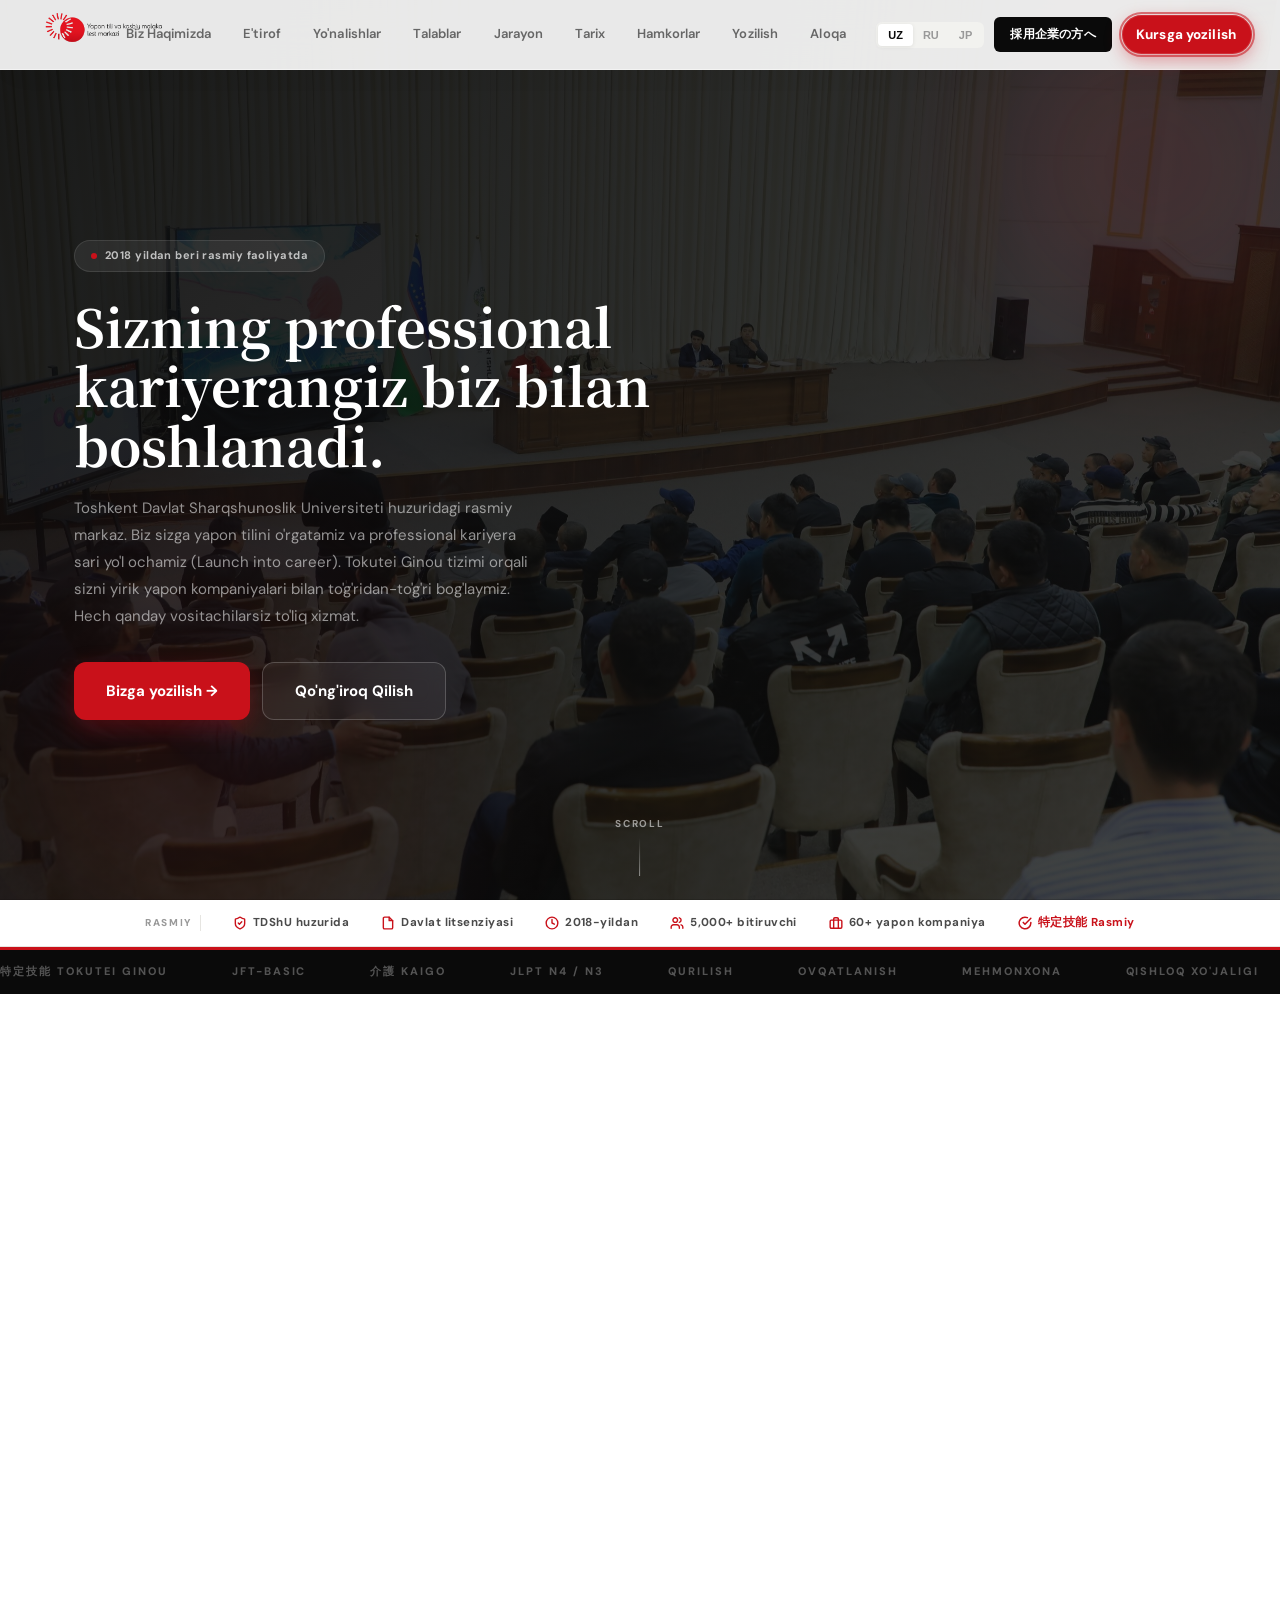
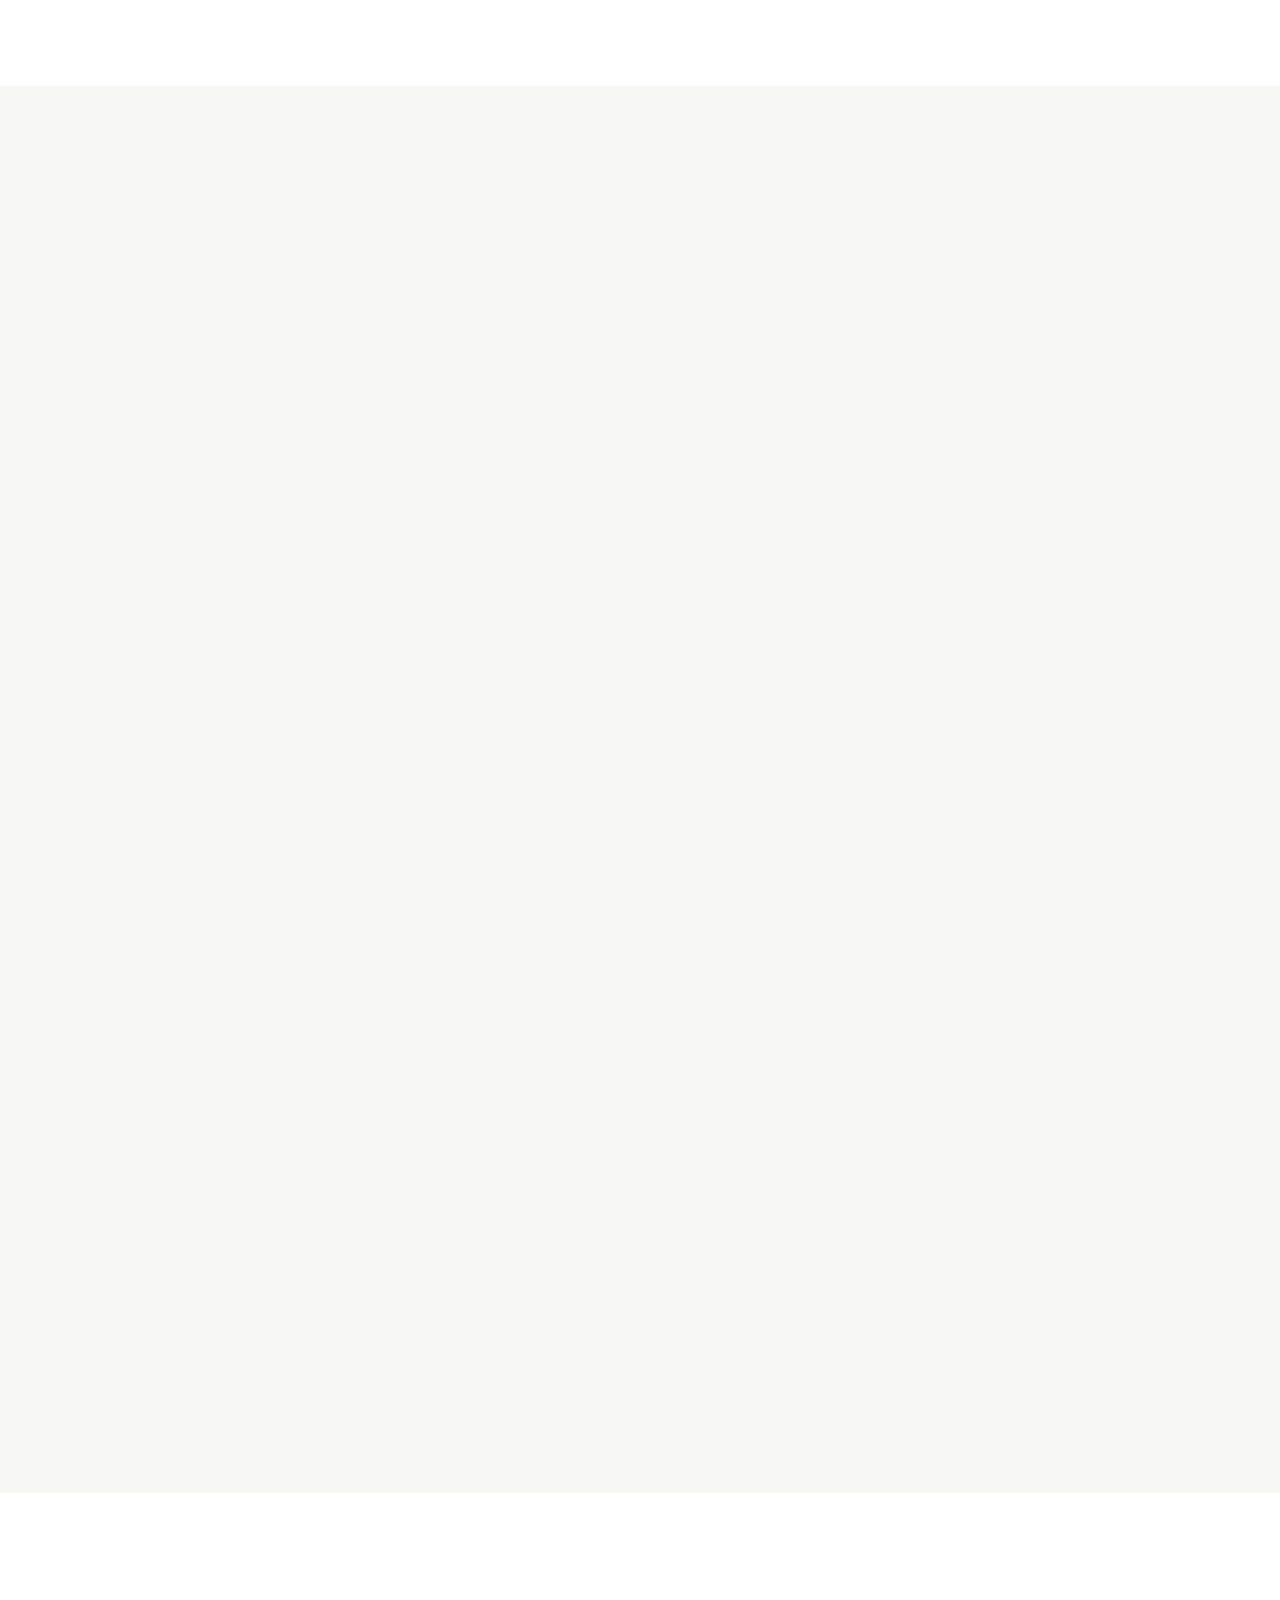
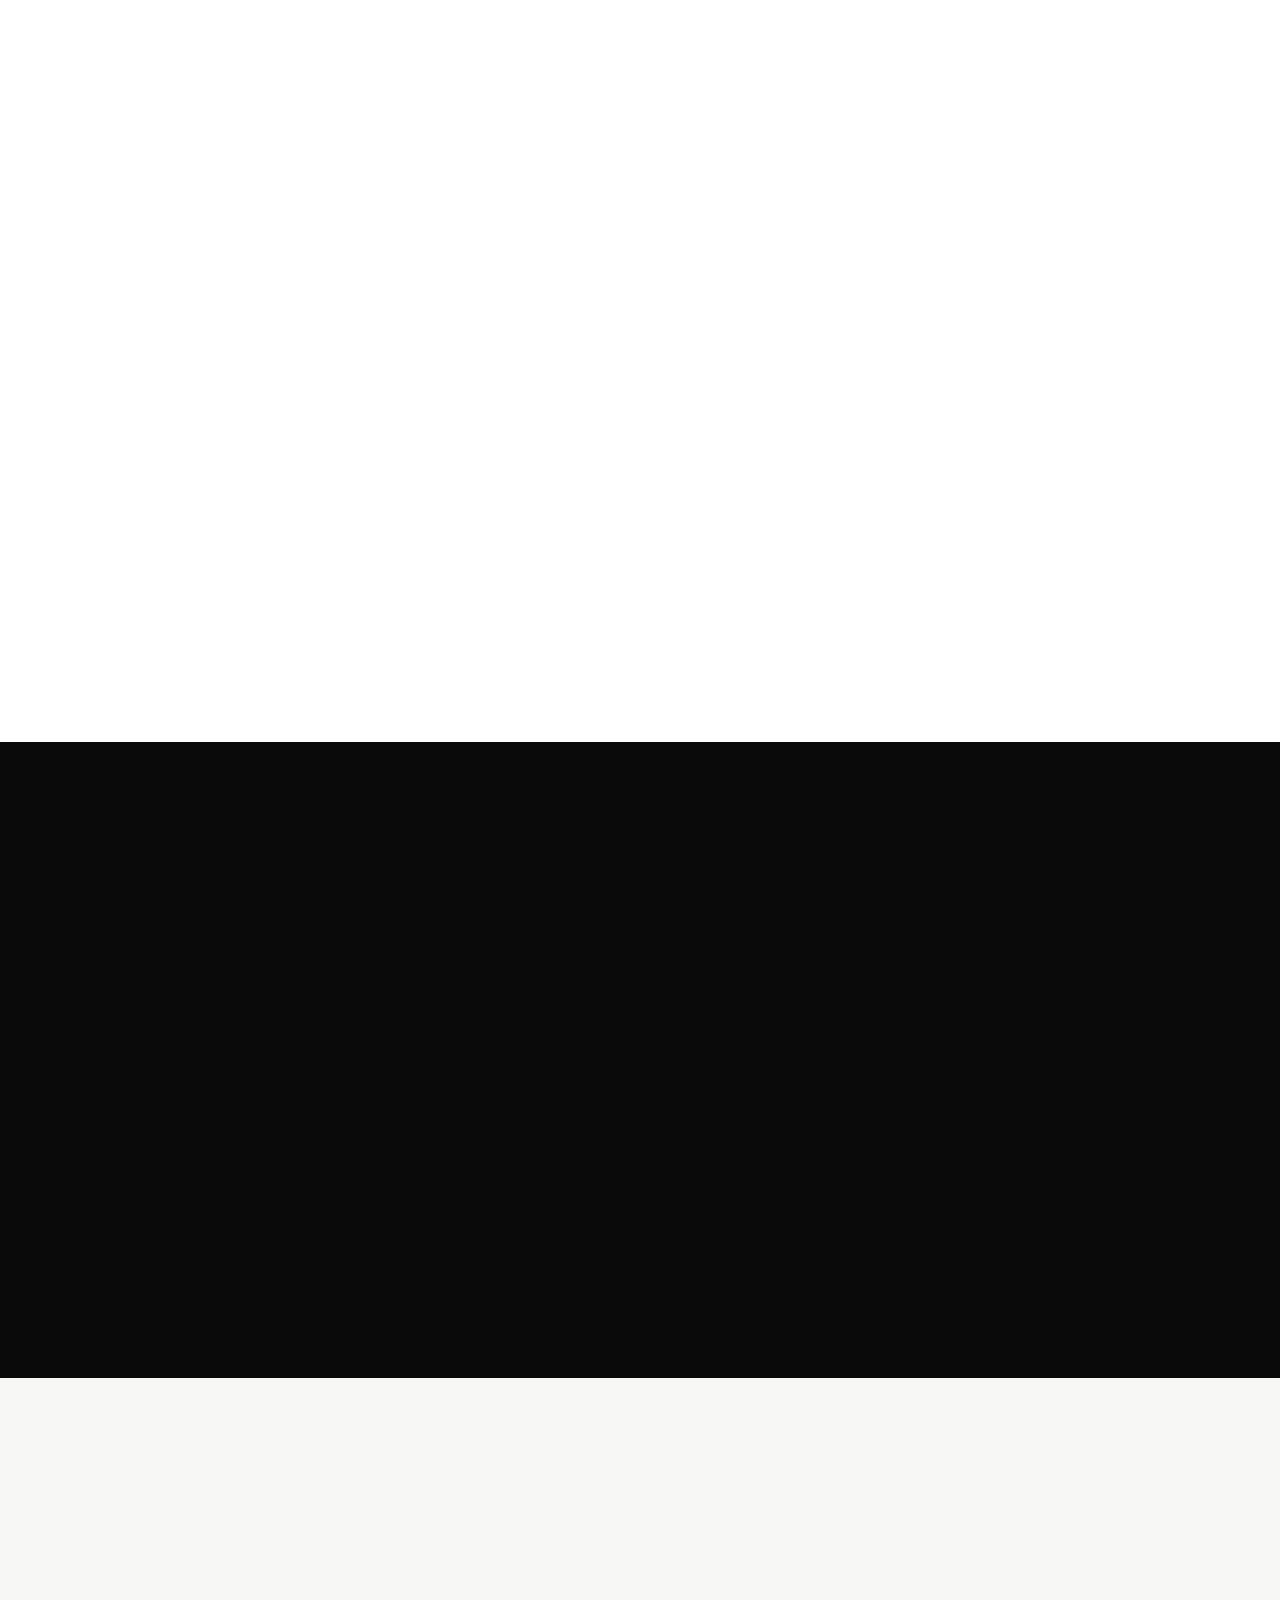
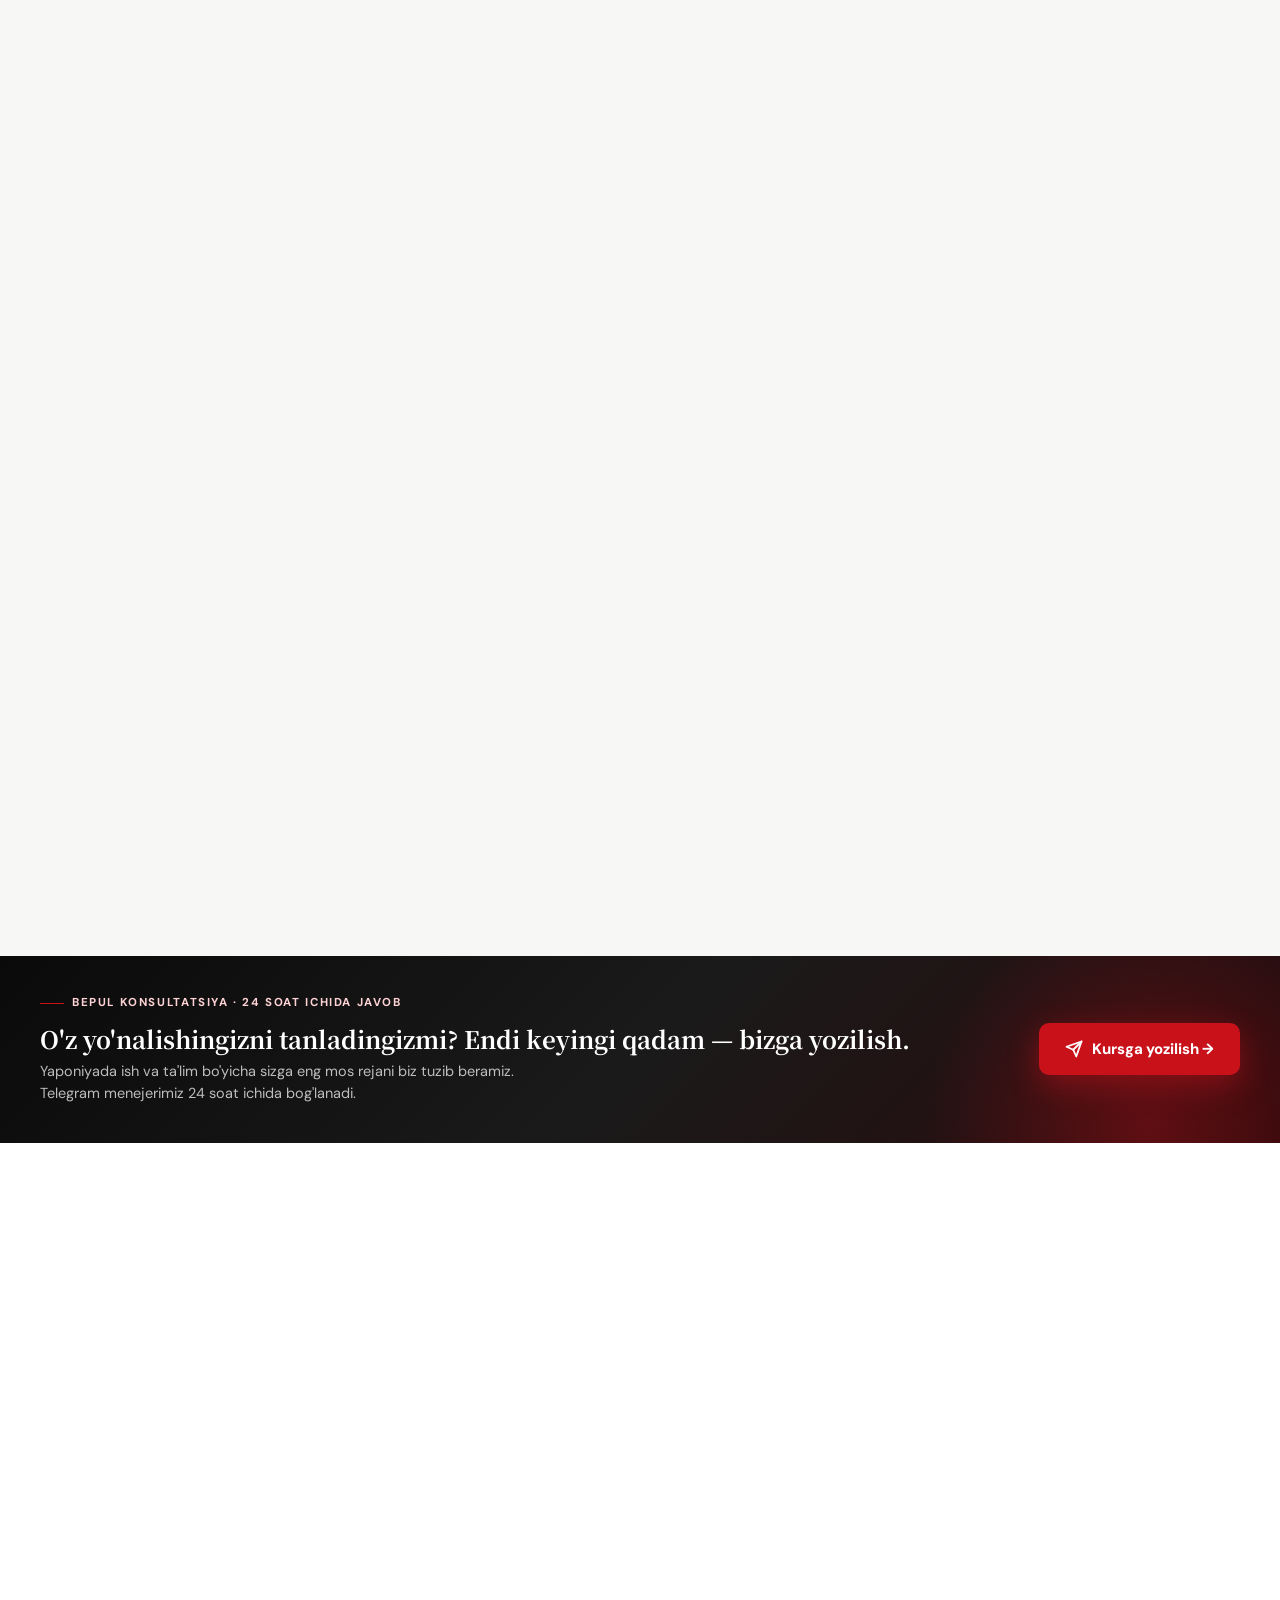
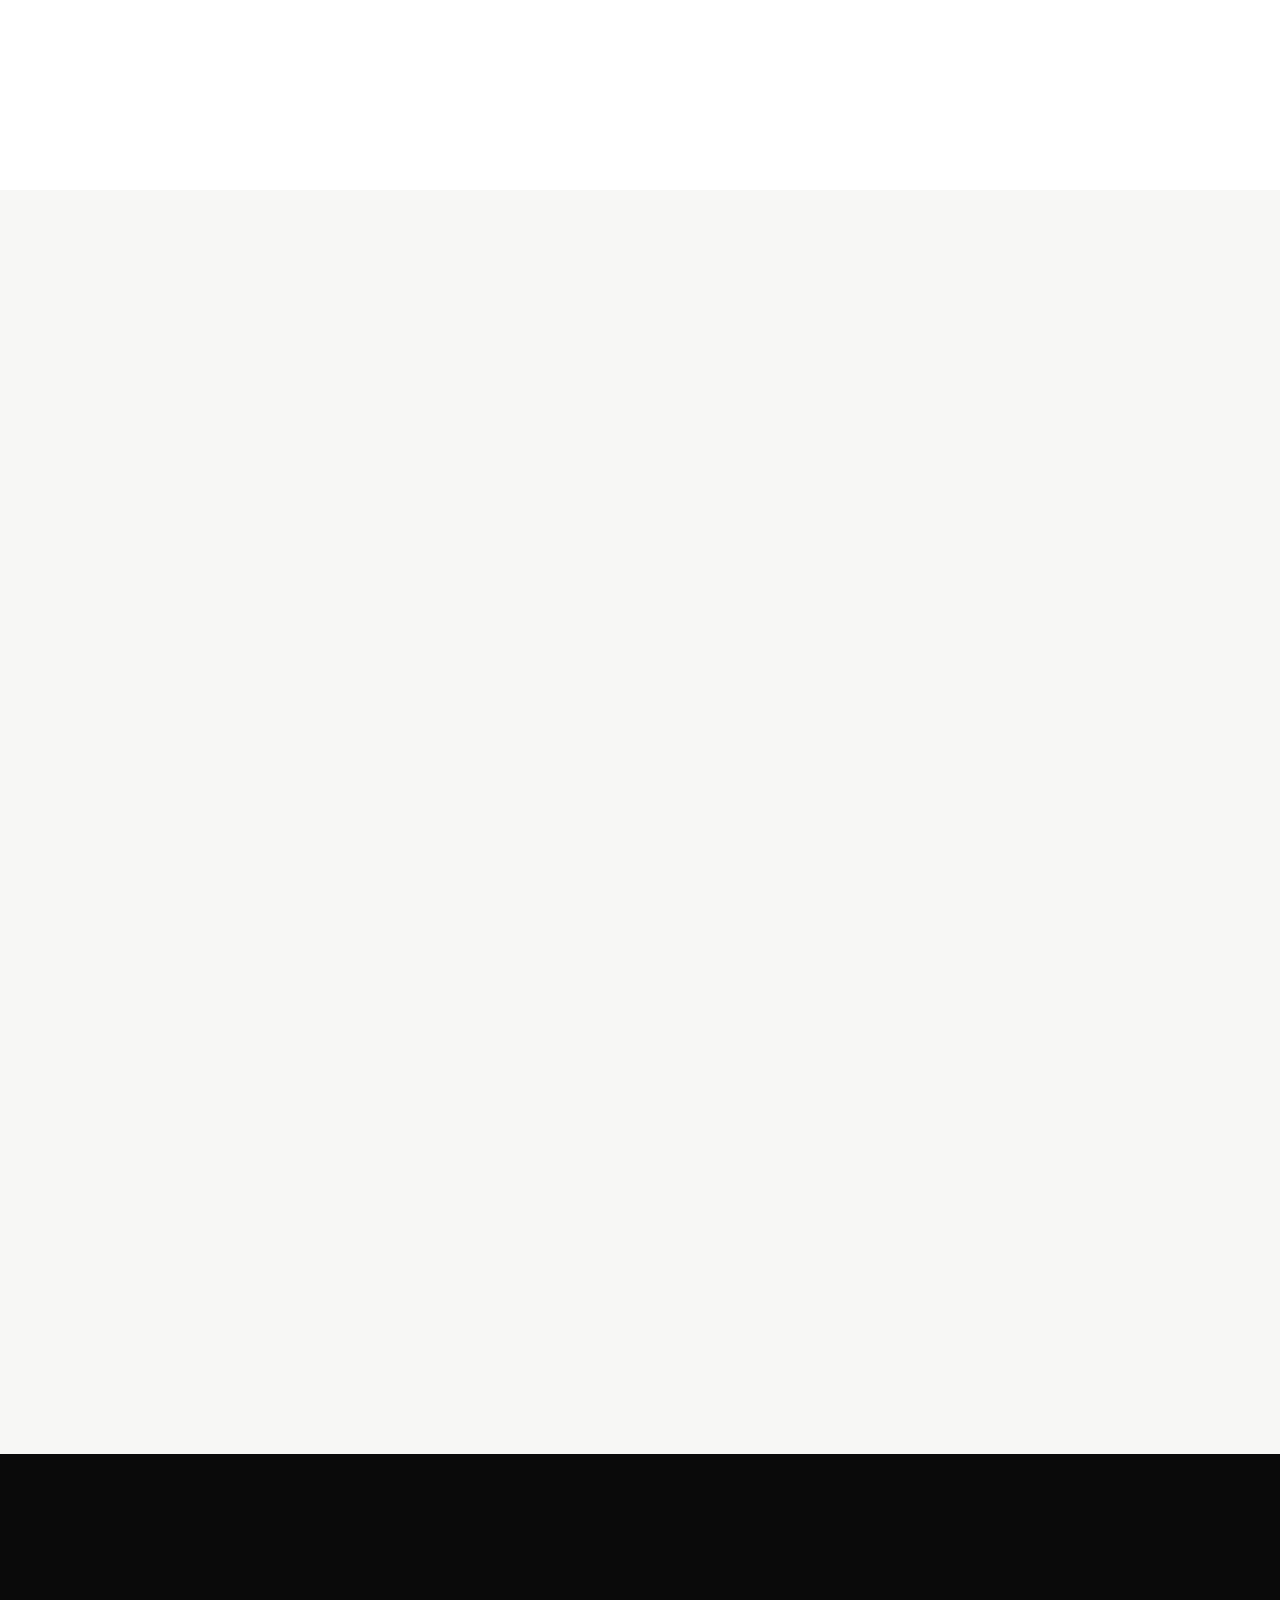
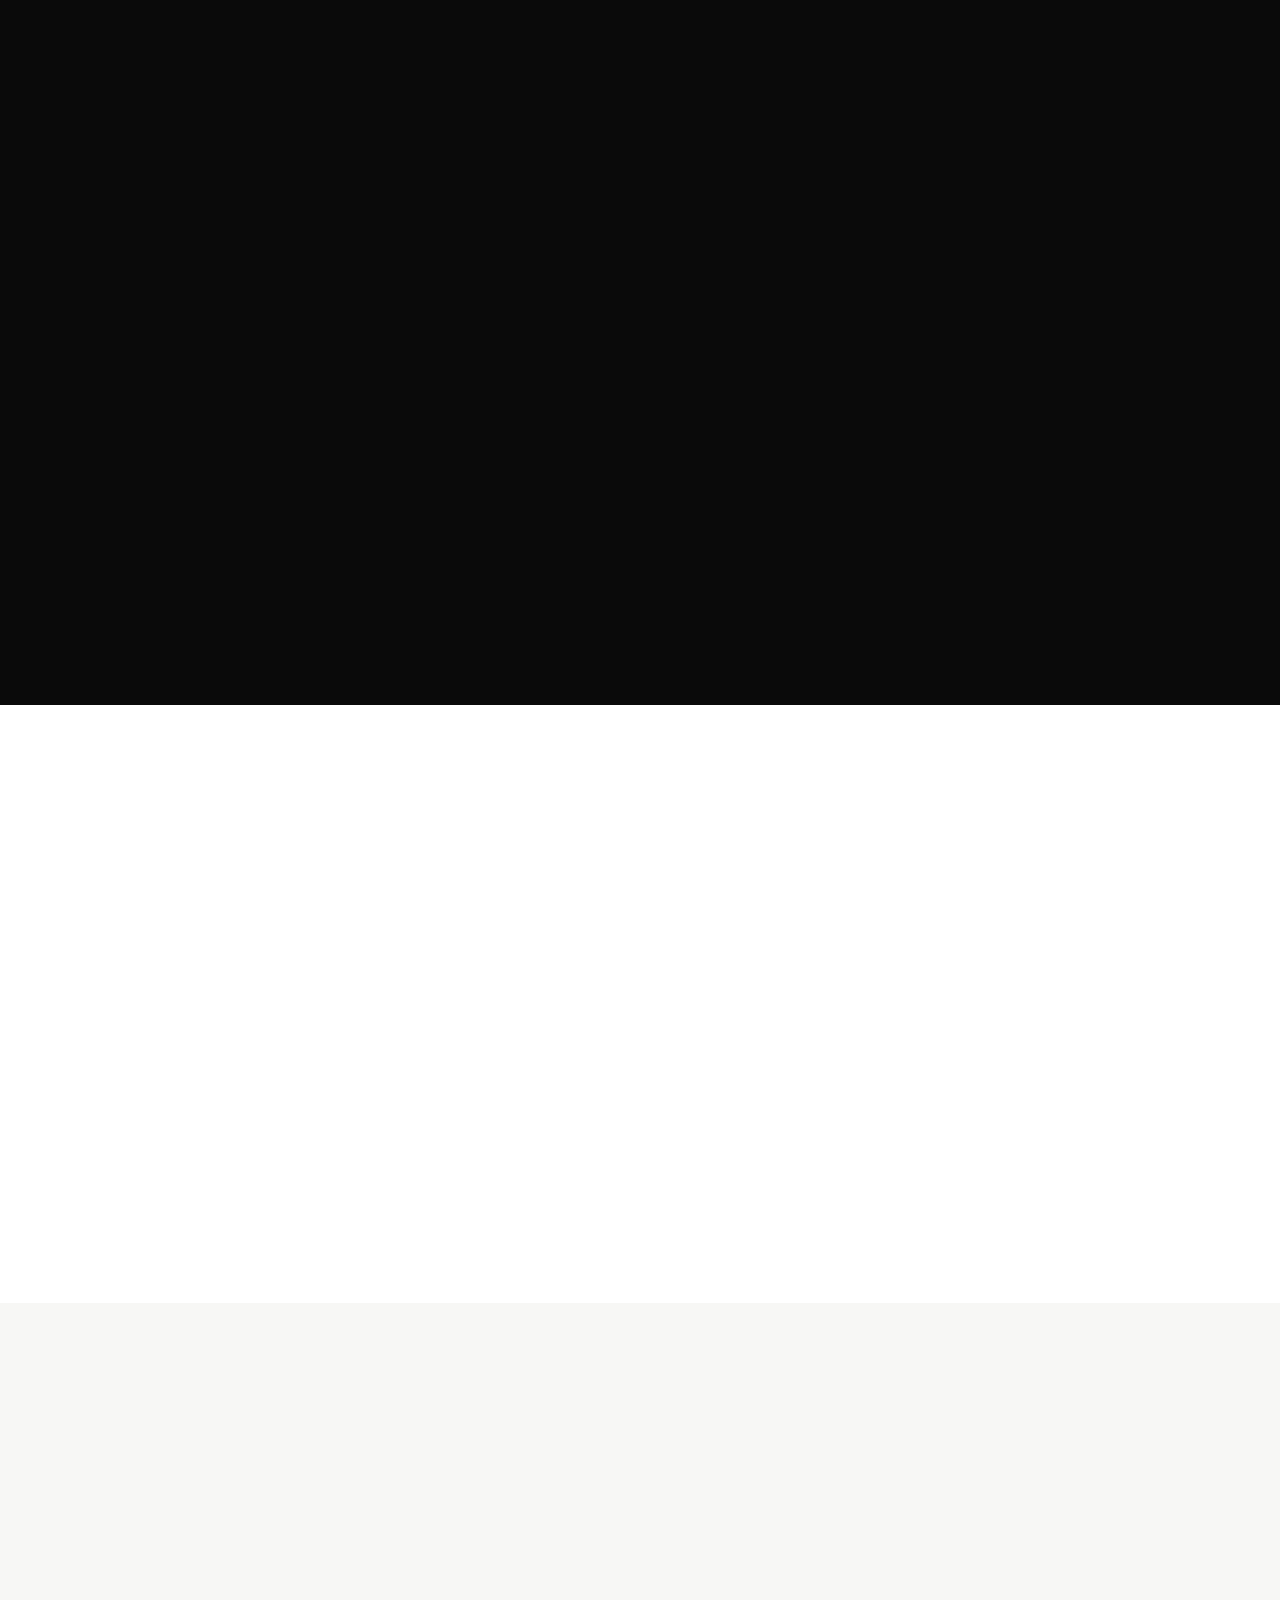
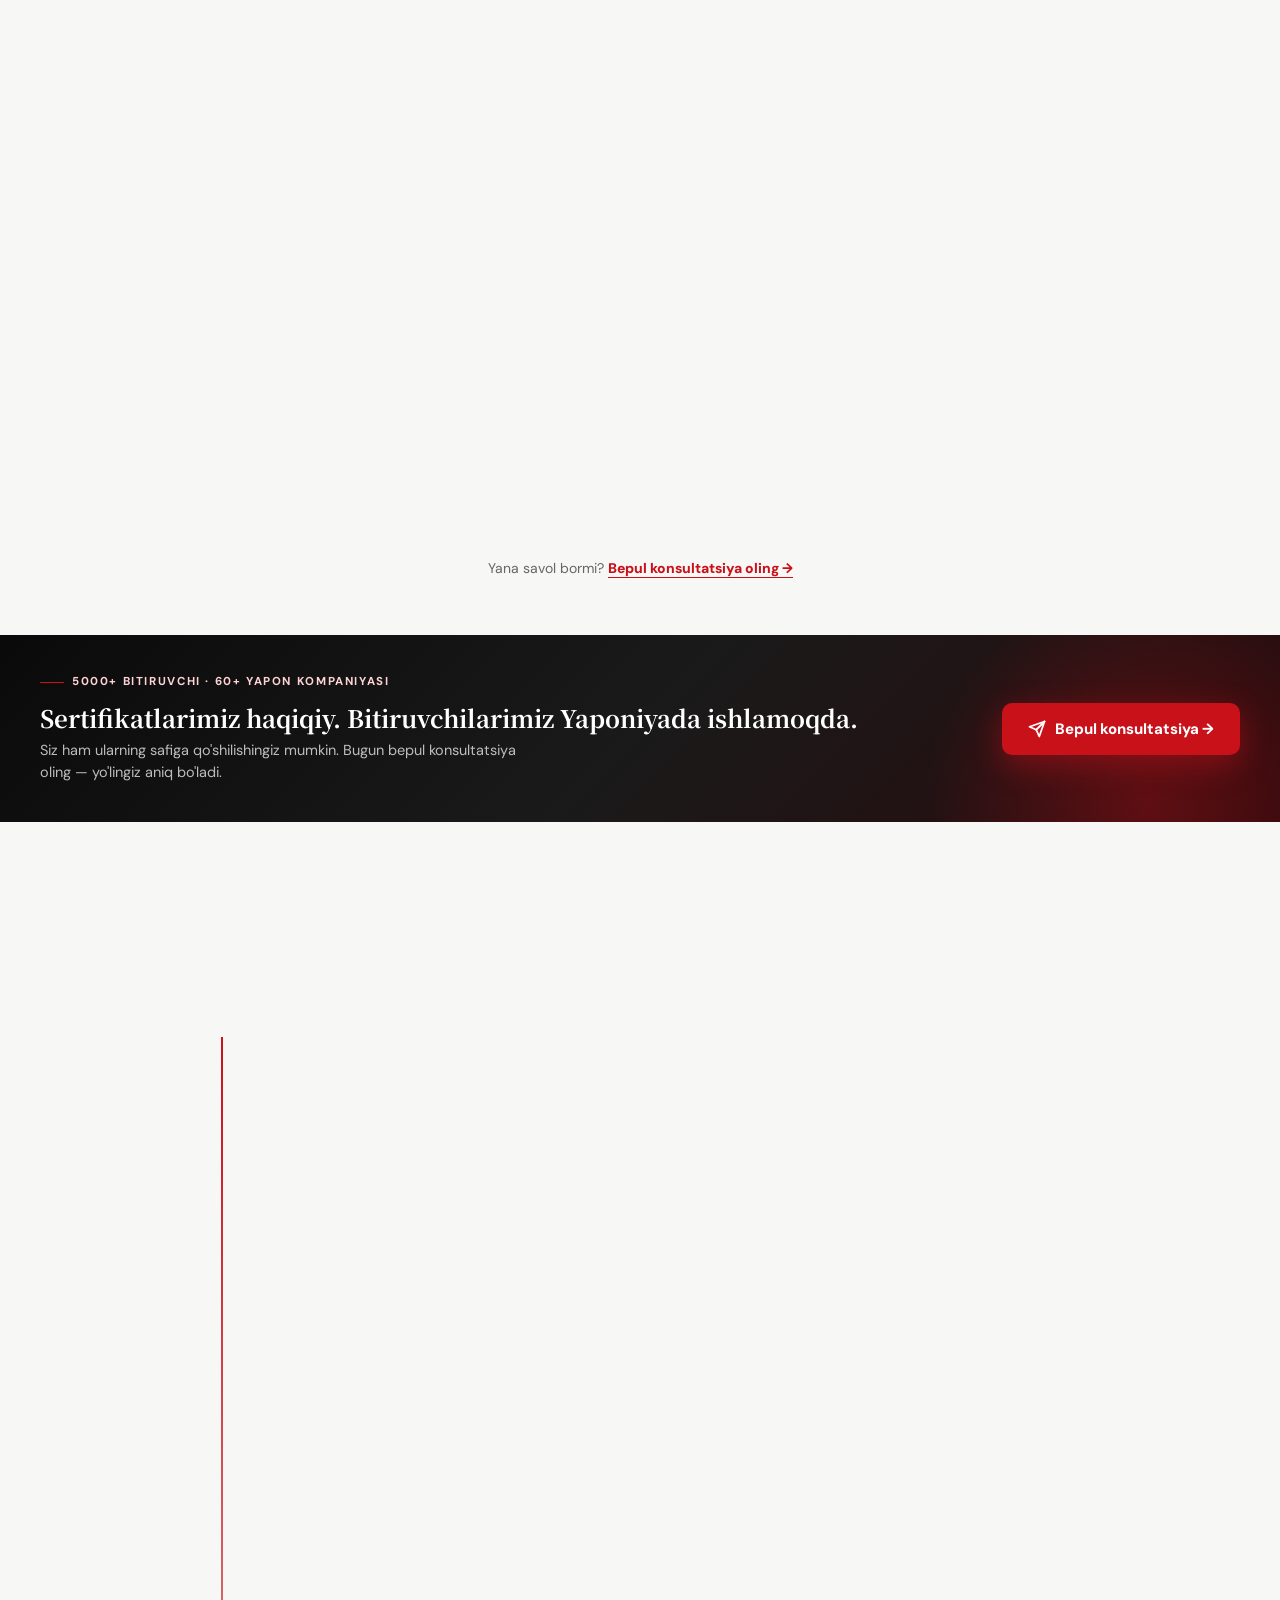
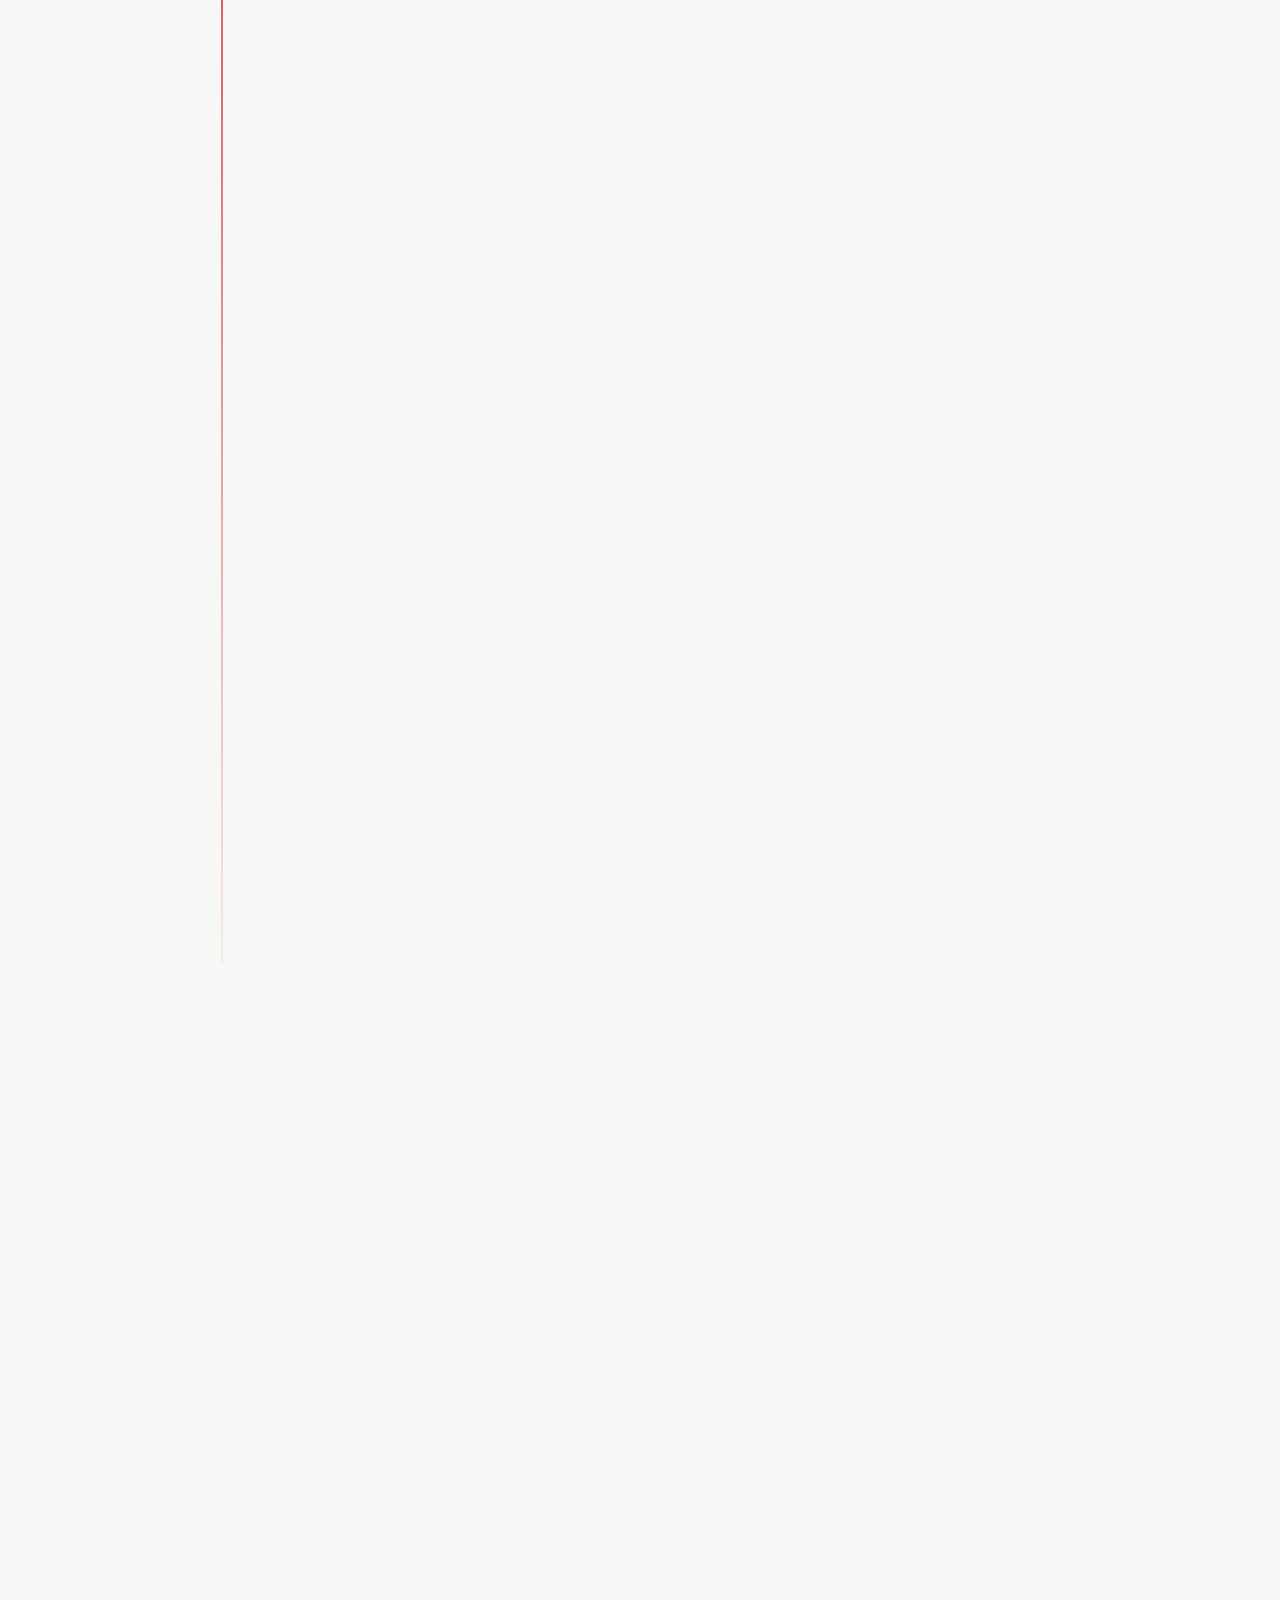
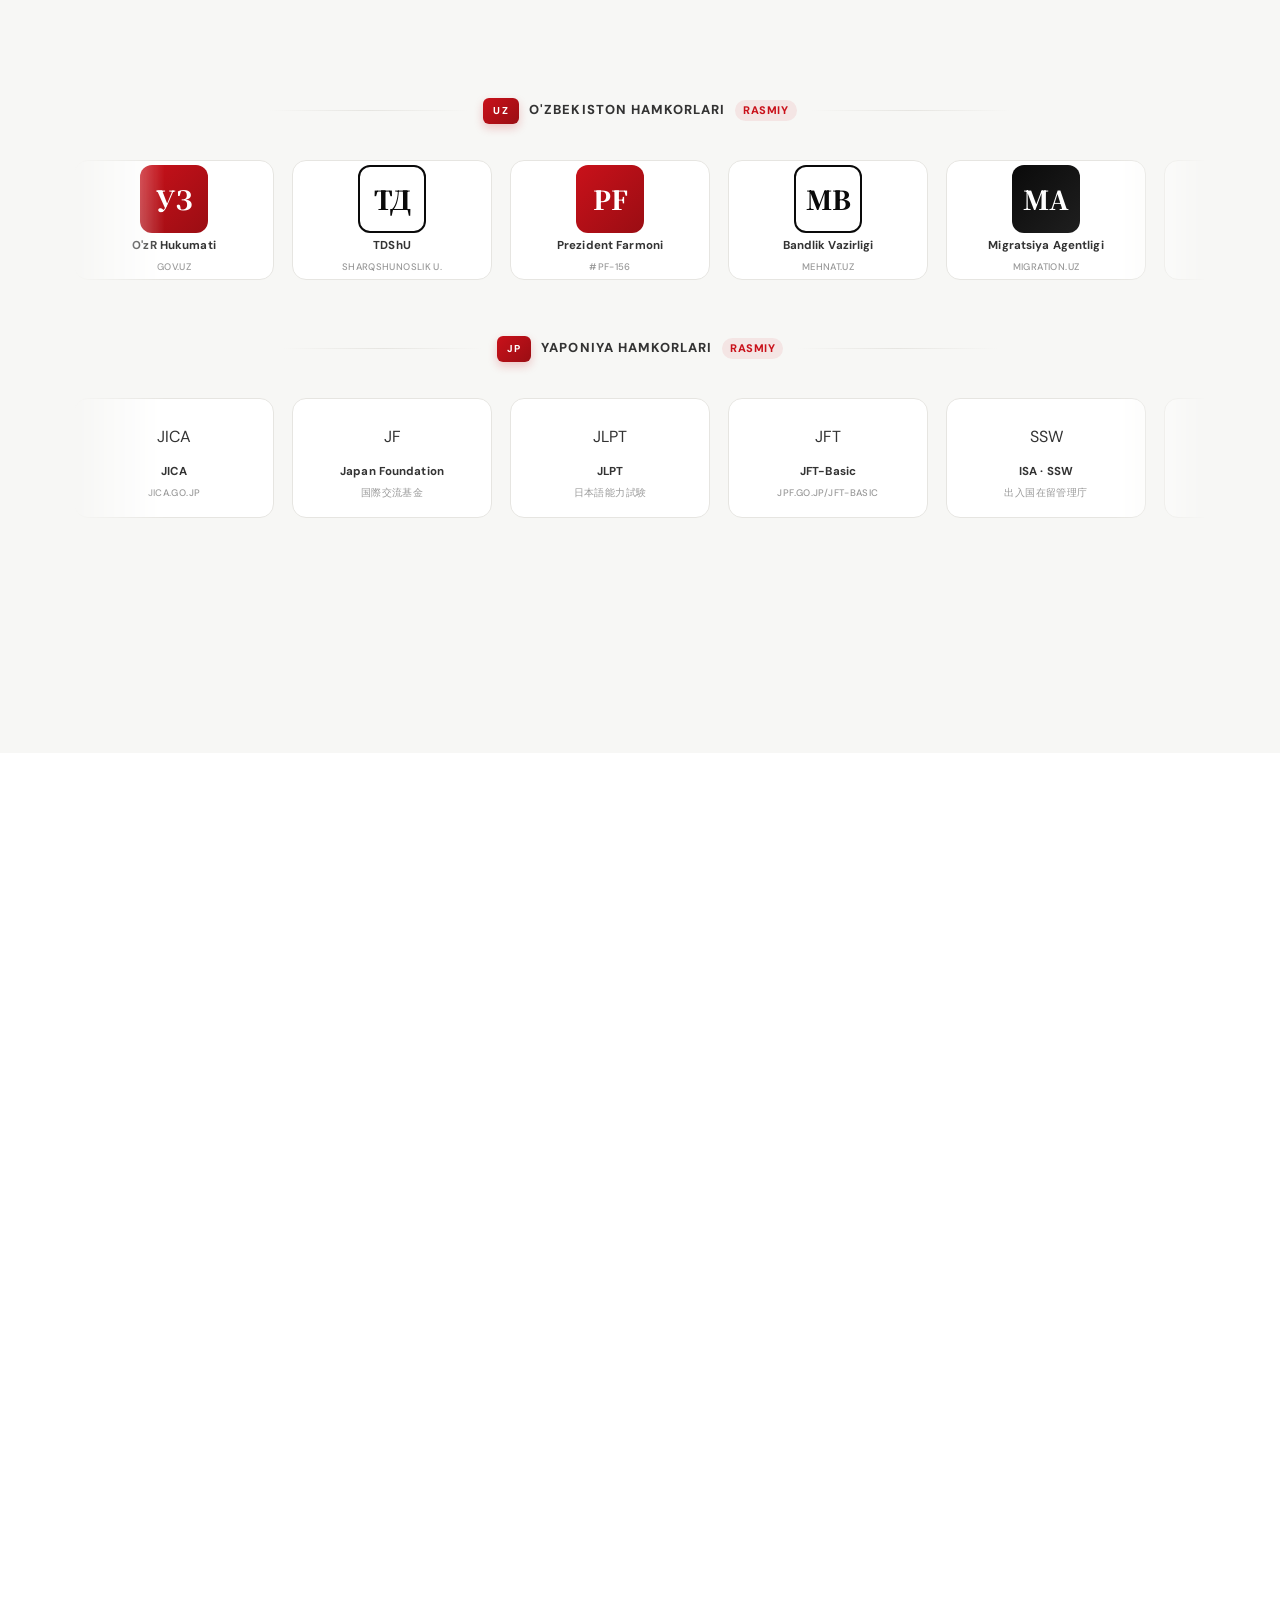
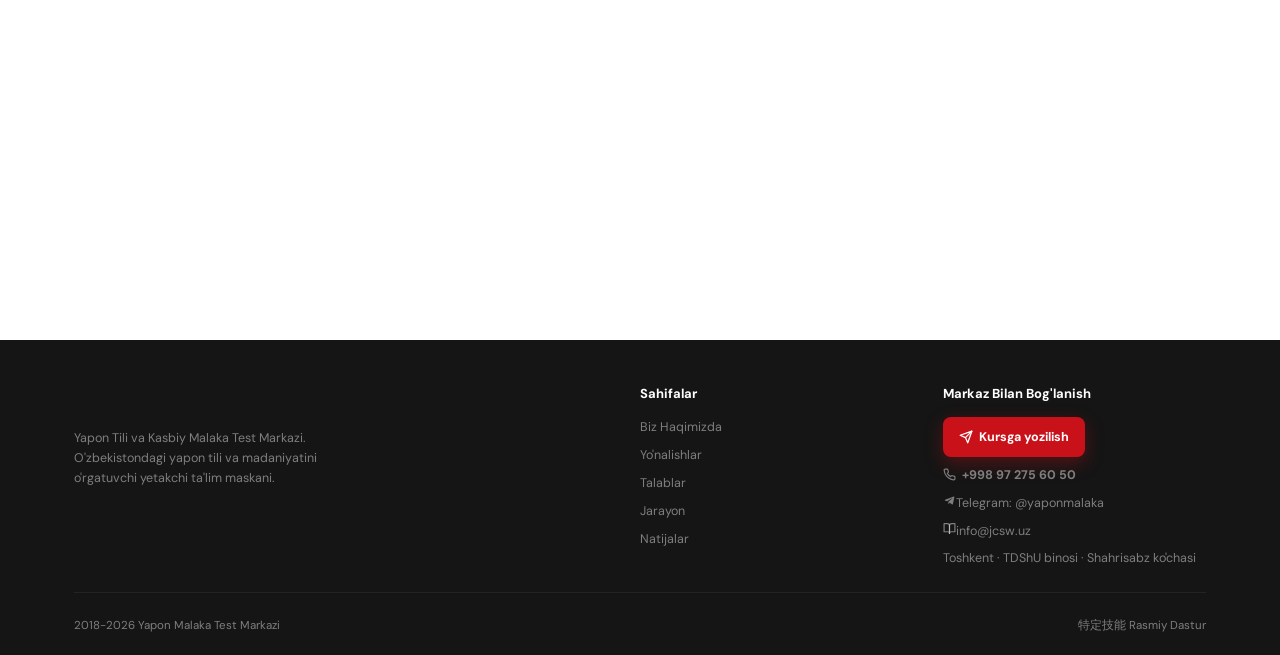
==== commit db6c91df: "feat: final polish — premium contact section + founder + SEO/PWA + lead bot CONTACT SECTION - Remove" ====
--- a/index.html
+++ b/index.html
@@ -3,8 +3,8 @@
 <head>
   <meta charset="UTF-8">
   <meta name="viewport" content="width=device-width, initial-scale=1.0">
-  <meta name="description" content="O'zbekistonning eng yirik va rasmiy yapon tili hamda kasbiy malaka test markazi. Tokutei Ginou bo'yicha kafolatlangan ta'lim va Yaponiyaga qonuniy ishga joylashtirish xizmati. 2018-yildan beri faoliyatda.">
-  <meta name="keywords" content="yapon tili, tokutei ginou, yaponiyada ishlash, yaponiyaga viza, yapon tili kurslari, JFT-basic, JLPT N4, yaponiya, toshkent">
+  <meta name="description" content="Yapon Malaka Test Markazi — TDShU huzuridagi rasmiy yapon tili va Tokutei Ginou (特定技能) tayyorlov markazi. 60+ yapon kompaniyasi bilan to'g'ridan-to'g'ri shartnoma. Vositachisiz, qonuniy. Bepul konsultatsiya: kursga yozilish bugun.">
+  <meta name="keywords" content="yapon tili kurslari toshkent, tokutei ginou, yaponiyada ishlash, yapon tili noldan, JFT-basic, JLPT N4, JLPT N3, kaigo, yaponiya viza, yapon malaka markazi, TDShU, kursga yozilish, yaponiyada halol ish">
   <meta name="author" content="Yapon Malaka Test Markazi">
   <title>Yapon Malaka Test Markazi | Rasmiy O'quv va Ishga Joylashtirish Markazi</title>
 
@@ -13,18 +13,57 @@
   <meta property="og:url" content="https://yaponmalaka.uz/">
   <meta property="og:title" content="Yapon Malaka Test Markazi | Rasmiy">
   <meta property="og:description" content="Toshkent Davlat Sharqshunoslik Universiteti huzuridagi rasmiy markaz. Yapon tili ta'limi va Tokutei Ginou asosida to'g'ridan-to'g'ri ishga joylashtirish.">
-  <meta property="og:image" content="img/community_partnershio[_processs.jpg">
+  <meta property="og:image" content="https://yaponmalaka.uz/img/community_partnership_process.jpg">
+  <meta property="og:image:width" content="1200">
+  <meta property="og:image:height" content="630">
+  <meta property="og:image:alt" content="Yapon Malaka Test Markazi — talabalar va yapon hamkorlar">
 
   <!-- Twitter -->
   <meta property="twitter:card" content="summary_large_image">
   <meta property="twitter:title" content="Yapon Malaka Test Markazi | Rasmiy">
   <meta property="twitter:description" content="Yapon tili ta'limi va Tokutei Ginou asosida Yaponiyaga to'g'ridan-to'g'ri ishga joylashtirish.">
-  <meta property="twitter:image" content="img/community_partnershio[_processs.jpg">
+  <meta property="twitter:image" content="https://yaponmalaka.uz/img/community_partnership_process.jpg">
+  <meta property="twitter:image:alt" content="Yapon Malaka Test Markazi — rasmiy markaz Toshkent, TDShU huzurida">
 
   <link rel="preconnect" href="https://fonts.googleapis.com">
   <link rel="preconnect" href="https://fonts.gstatic.com" crossorigin>
+  <link rel="preload" as="image" href="img/community_partnership_process.jpg" fetchpriority="high">
+  <link rel="dns-prefetch" href="https://api.telegram.org">
+  <link rel="dns-prefetch" href="https://cdnjs.cloudflare.com">
   <link href="https://fonts.googleapis.com/css2?family=DM+Sans:wght@400;500;600;700;800&family=Noto+Serif+JP:wght@400;700;900&display=swap" rel="stylesheet" />
   <link rel="stylesheet" href="assets/css/style.css">
+  <link rel="canonical" href="https://yaponmalaka.uz/">
+
+  <!-- Favicon stack — SVG primary, PNG fallback, Apple touch -->
+  <link rel="icon" type="image/svg+xml" href="favicon.svg">
+  <link rel="alternate icon" type="image/png" href="logo.png">
+  <link rel="apple-touch-icon" href="logo.png">
+  <link rel="mask-icon" href="favicon.svg" color="#C9111A">
+
+  <!-- PWA / web app -->
+  <link rel="manifest" href="site.webmanifest">
+  <meta name="application-name" content="YMTM">
+  <meta name="apple-mobile-web-app-title" content="YMTM">
+  <meta name="apple-mobile-web-app-capable" content="yes">
+  <meta name="apple-mobile-web-app-status-bar-style" content="black-translucent">
+  <meta name="mobile-web-app-capable" content="yes">
+  <meta name="msapplication-TileColor" content="#C9111A">
+  <meta name="msapplication-TileImage" content="logo.png">
+  <meta name="format-detection" content="telephone=yes,email=yes,address=yes">
+
+  <link rel="alternate" hreflang="uz" href="https://yaponmalaka.uz/">
+  <link rel="alternate" hreflang="ru" href="https://yaponmalaka.uz/?lang=ru">
+  <link rel="alternate" hreflang="ja" href="https://yaponmalaka.uz/?lang=jp">
+  <link rel="alternate" hreflang="x-default" href="https://yaponmalaka.uz/">
+  <meta name="robots" content="index, follow, max-image-preview:large">
+  <meta name="googlebot" content="index, follow">
+  <meta name="theme-color" content="#C9111A">
+  <meta name="geo.region" content="UZ-TK">
+  <meta name="geo.placename" content="Tashkent">
+  <meta property="og:locale" content="uz_UZ">
+  <meta property="og:locale:alternate" content="ru_RU">
+  <meta property="og:locale:alternate" content="ja_JP">
+  <meta property="og:site_name" content="Yapon Malaka Test Markazi">
 
   <!-- Schema.org for Google -->
   <script type="application/ld+json">
@@ -41,26 +80,123 @@
       "addressCountry": "UZ",
       "streetAddress": "Shahrisabz ko'chasi, TDShU binosi"
     },
-    "sameAs": ["https://t.me/yaponmalaka"],
-    "offers": {
-      "@type": "Offer",
-      "name": "Yapon Tili va Kasbiy Malaka (Tokutei Ginou)",
-      "category": "Education"
+    "sameAs": ["https://t.me/yaponmalaka", "https://t.me/japanskillcenter"],
+    "telephone": "+998972756050",
+    "email": "info@jcsw.uz",
+    "hasOfferCatalog": {
+      "@type": "OfferCatalog",
+      "name": "Yapon tili va Tokutei Ginou kurslari",
+      "itemListElement": [
+        {"@type": "Offer", "name": "Yapon tili noldan (Hiragana → N4)", "category": "Education"},
+        {"@type": "Offer", "name": "Tokutei Ginou tayyorgarlik kursi", "category": "Education"},
+        {"@type": "Offer", "name": "Yaponiyada ishga joylashish (Tokutei Ginou)", "category": "Job"},
+        {"@type": "Offer", "name": "JFT-Basic / JLPT N4 imtihonga tayyorgarlik", "category": "Education"}
+      ]
     }
+  }
+  </script>
+  <script type="application/ld+json">
+  {
+    "@context": "https://schema.org",
+    "@type": "WebSite",
+    "url": "https://yaponmalaka.uz/",
+    "name": "Yapon Malaka Test Markazi",
+    "inLanguage": ["uz", "ru", "ja"],
+    "potentialAction": {
+      "@type": "SearchAction",
+      "target": "https://yaponmalaka.uz/?q={search_term_string}",
+      "query-input": "required name=search_term_string"
+    }
+  }
+  </script>
+  <script type="application/ld+json">
+  {
+    "@context": "https://schema.org",
+    "@type": "FAQPage",
+    "mainEntity": [
+      {"@type":"Question","name":"Yaponiyada ishga joylashish uchun qanday talablar bor?","acceptedAnswer":{"@type":"Answer","text":"18-35 yosh, kamida 9-sinf ta'limi, JLPT N4 yoki JFT-Basic, jinoyat tarixi bo'lmasligi va Tokutei Ginou kasbiy imtihonidan o'tish."}},
+      {"@type":"Question","name":"Yapon tilini noldan o'rganish mumkinmi?","acceptedAnswer":{"@type":"Answer","text":"Ha. Hech qanday tajribasiz boshlanish mumkin. 6 oyda Hiragana, Katakana va asosiy grammar o'rgatamiz, JLPT N5/N4 darajasiga olib kelamiz."}},
+      {"@type":"Question","name":"Tokutei Ginou nima?","acceptedAnswer":{"@type":"Answer","text":"Tokutei Ginou (特定技能) — Yaponiya hukumatining 2019-yilda joriy etgan vizasi bo‘lib, xorijiy ishchilarni 14 ta sohada qonuniy ravishda Yaponiyada ishlashga ruxsat beradi."}},
+      {"@type":"Question","name":"Vositachilar bo'lmasdan to'g'ridan-to'g'ri ish bormi?","acceptedAnswer":{"@type":"Answer","text":"Ha. Markazimiz Yaponiya hukumatining akkreditatsiyalangan registr-org tashkilotlari bilan to'g'ridan-to'g'ri ishlaydi. Yashirin to'lovlar yo'q."}}
+    ]
+  }
+  </script>
+  <script type="application/ld+json">
+  {
+    "@context": "https://schema.org",
+    "@type": "LocalBusiness",
+    "@id": "https://yaponmalaka.uz/#localbusiness",
+    "name": "Yapon Malaka Test Markazi",
+    "image": "https://yaponmalaka.uz/logo.png",
+    "priceRange": "$$",
+    "telephone": "+998972756050",
+    "email": "info@jcsw.uz",
+    "address": {"@type":"PostalAddress","streetAddress":"Shahrisabz ko'chasi, TDShU binosi","addressLocality":"Toshkent","addressRegion":"Toshkent shahri","postalCode":"100060","addressCountry":"UZ"},
+    "geo": {"@type":"GeoCoordinates","latitude":41.3111,"longitude":69.2797},
+    "openingHoursSpecification": [{"@type":"OpeningHoursSpecification","dayOfWeek":["Monday","Tuesday","Wednesday","Thursday","Friday","Saturday"],"opens":"09:00","closes":"18:00"}],
+    "sameAs": ["https://t.me/yaponmalaka","https://t.me/japanskillcenter"],
+    "aggregateRating": {"@type":"AggregateRating","ratingValue":"4.9","reviewCount":"312"}
+  }
+  </script>
+  <script type="application/ld+json">
+  {
+    "@context": "https://schema.org",
+    "@type": "BreadcrumbList",
+    "itemListElement": [
+      {"@type":"ListItem","position":1,"name":"Bosh sahifa","item":"https://yaponmalaka.uz/"},
+      {"@type":"ListItem","position":2,"name":"Biz Haqimizda","item":"https://yaponmalaka.uz/#about"},
+      {"@type":"ListItem","position":3,"name":"Davlat E'tirofi","item":"https://yaponmalaka.uz/#recognition"},
+      {"@type":"ListItem","position":4,"name":"Markaz Asoschisi","item":"https://yaponmalaka.uz/#founder"},
+      {"@type":"ListItem","position":5,"name":"Yo'nalishlar","item":"https://yaponmalaka.uz/#sectors"},
+      {"@type":"ListItem","position":6,"name":"Bosqichma-Bosqich Jarayon","item":"https://yaponmalaka.uz/#process"},
+      {"@type":"ListItem","position":7,"name":"Natijalar","item":"https://yaponmalaka.uz/#results"},
+      {"@type":"ListItem","position":8,"name":"Markaz Tarixi","item":"https://yaponmalaka.uz/#timeline"},
+      {"@type":"ListItem","position":9,"name":"Hamkorlarimiz","item":"https://yaponmalaka.uz/#partners"},
+      {"@type":"ListItem","position":10,"name":"Bizga yozilish","item":"https://yaponmalaka.uz/#apply"},
+      {"@type":"ListItem","position":11,"name":"Aloqa","item":"https://yaponmalaka.uz/#contact"}
+    ]
+  }
+  </script>
+  <script type="application/ld+json">
+  {
+    "@context": "https://schema.org",
+    "@type": "Person",
+    "@id": "https://yaponmalaka.uz/#founder",
+    "name": "Dilafruz Ikramova",
+    "alternateName": "ディラフルズ・イクラモワ",
+    "jobTitle": ["Founder & Director, Yapon Malaka Test Markazi", "Professor, Yamagata University (山形大学)", "Japanologist", "Journalist"],
+    "description": "Founder of Japan Skill Center / Yapon Malaka Test Markazi. 25+ years of Japanese language teaching experience. Yamagata University Professor. Sent 1000+ Uzbek youth to Japan through official channels.",
+    "worksFor": {"@type":"Organization","@id":"https://yaponmalaka.uz/#localbusiness"},
+    "alumniOf": {"@type":"CollegeOrUniversity","name":"Yamagata University","sameAs":"https://www.yamagata-u.ac.jp/"},
+    "sameAs": [
+      "https://www.instagram.com/dilafruz_ikramova/",
+      "https://t.me/Maxsus_Seminar_Samarqand"
+    ],
+    "nationality": "UZ",
+    "knowsLanguage": ["Uzbek","Japanese","Russian"]
   }
   </script>
 </head>
 <body>
 
+<!-- Skip-to-content for keyboard / screen-reader users -->
+<a href="#main" class="skip-link">Asosiy kontentga o'tish</a>
+
+<!-- Scroll progress indicator -->
+<div class="scroll-prog" id="scrollProg" aria-hidden="true"></div>
+
 <!-- NAV -->
 <nav>
-  <a href="#" class="nav-logo"><img src="logo.png" alt="YMTM"></a>
+  <a href="#" class="nav-logo" aria-label="Yapon Malaka Test Markazi — bosh sahifa"><img src="logo.png" alt="Yapon Malaka Test Markazi (YMTM)" width="44" height="44"></a>
   <div class="nav-mid">
     <a href="#about" data-i18n="nav_about">Biz Haqimizda</a>
+    <a href="#recognition" data-i18n="nav_rec">E'tirof</a>
     <a href="#sectors" data-i18n="nav_sectors">Yo'nalishlar</a>
     <a href="#requirements" data-i18n="nav_req">Talablar</a>
     <a href="#process" data-i18n="nav_process">Jarayon</a>
-    <a href="#results" data-i18n="nav_results">Natijalar</a>
+    <a href="#timeline" data-i18n="nav_timeline">Tarix</a>
+    <a href="#partners" data-i18n="nav_partners">Hamkorlar</a>
+    <a href="#apply" data-i18n="nav_apply_btn">Yozilish</a>
     <a href="#contact" data-i18n="nav_contact">Aloqa</a>
   </div>
   <div class="nav-end">
@@ -69,32 +205,39 @@
       <button class="lang-btn" onclick="setLang('ru')">RU</button>
       <button class="lang-btn" onclick="setLang('jp')">JP</button>
     </div>
-    <a href="tel:+998972756050" class="nav-cta" data-i18n="nav_apply">+998 97 275 60 50</a>
+    <a href="employers.html" class="btn-jp">採用企業の方へ</a>
+    <a href="#apply" class="nav-cta" data-apply="learn" data-i18n="nav_apply" aria-label="Kursga yozilish — bepul konsultatsiya"><svg width="14" height="14" viewBox="0 0 24 24" fill="none" stroke="currentColor" stroke-width="2.4" stroke-linecap="round" stroke-linejoin="round" aria-hidden="true"><path d="m22 2-7 20-4-9-9-4Z"/><path d="M22 2 11 13"/></svg>Kursga yozilish</a>
   </div>
   <button class="hamburger" onclick="this.classList.toggle('open');document.querySelector('.mob-nav').classList.toggle('show')" aria-label="Menu"><span></span><span></span><span></span></button>
 </nav>
-<div class="mob-nav">
+<div class="mob-nav" role="navigation" aria-label="Mobil menyu">
   <a href="#about" data-i18n="nav_about">Biz Haqimizda</a>
+  <a href="#recognition" data-i18n="nav_rec">Davlat E'tirofi</a>
+  <a href="#founder">Markaz Asoschisi</a>
   <a href="#sectors" data-i18n="nav_sectors">Yo'nalishlar</a>
   <a href="#requirements" data-i18n="nav_req">Talablar</a>
   <a href="#process" data-i18n="nav_process">Jarayon</a>
   <a href="#results" data-i18n="nav_results">Natijalar</a>
-  <a href="tel:+998972756050" class="btn-r" style="text-align:center;justify-content:center" data-i18n="nav_apply">+998 97 275 60 50</a>
+  <a href="#timeline" data-i18n="nav_timeline">Markaz Tarixi</a>
+  <a href="#partners" data-i18n="nav_partners">Hamkorlar</a>
+  <a href="#contact" data-i18n="nav_contact">Aloqa</a>
+  <a href="employers.html" class="mob-jp">採用企業の方へ →</a>
+  <a href="#apply" class="btn-r" data-apply="learn" style="text-align:center;justify-content:center;margin-top:12px" data-i18n="nav_apply"><svg width="18" height="18" viewBox="0 0 24 24" fill="none" stroke="currentColor" stroke-width="2.2" stroke-linecap="round" stroke-linejoin="round" aria-hidden="true"><path d="m22 2-7 20-4-9-9-4Z"/><path d="M22 2 11 13"/></svg>Bepul konsultatsiya</a>
 </div>
 
 <!-- HERO — full viewport -->
 <section class="hero">
   <div class="orb-1"></div>
   <div class="orb-2"></div>
-  <div class="hero-bg"><img src="img/community_partnershio[_processs.jpg" alt=""></div>
+  <div class="hero-bg"><img src="img/community_partnership_process.jpg" alt="Yapon Malaka Test Markazi talabalari va yapon hamkorlar bilan birgalikda" fetchpriority="high" width="1920" height="1080"></div>
   <div class="w hero-inner">
     <div>
       <div class="hero-tag"><span data-i18n="hero_badge">2018-yildan beri rasmiy faoliyatda</span></div>
       <h1 data-i18n="hero_h1">Yaponiyada <em>halol ishlash</em> — bu biz bilan boshlanadi.</h1>
       <p class="hero-desc" data-i18n="hero_p">Toshkent Davlat Sharqshunoslik Universiteti huzuridagi rasmiy markaz. Tokutei Ginou (特定技能) tizimi orqali yapon kompaniyalari bilan to'g'ridan-to'g'ri bog'laymiz. Vositachilar yo'q. Yashirin to'lovlar yo'q.</p>
       <div class="hero-btns">
-        <a href="tel:+998972756050" class="btn-r" data-i18n="hero_call">Qo'ng'iroq Qilish</a>
-        <a href="https://t.me/yaponmalaka" class="btn-o" data-i18n="hero_tg">Telegram Menejer</a>
+        <a href="#apply" class="btn-r" data-apply="learn" data-i18n="hero_apply">Bizga yozilish →</a>
+        <a href="https://t.me/yaponmalaka" target="_blank" rel="noopener" class="btn-o" data-i18n="hero_call"><svg width="20" height="20" viewBox="0 0 24 24" fill="none" stroke="currentColor" stroke-width="2" stroke-linecap="round" stroke-linejoin="round" aria-hidden="true"><path d="m22 2-7 20-4-9-9-4Z"/><path d="M22 2 11 13"/></svg>Telegram orqali yozish</a>
       </div>
     </div>
     <div class="hero-stats">
@@ -104,7 +247,25 @@
       <div class="s-box rv"><h3 class="stat-num" data-target="100">0<span>%</span></h3><p data-i18n="stat_legal">Qonuniy | davlat nazoratida</p></div>
     </div>
   </div>
-</section>
+  <!-- Subtle scroll wayfinding -->
+  <div class="hero-scroll" aria-hidden="true">
+    <span>Scroll</span>
+    <span class="hero-scroll-line"></span>
+  </div>
+</section>
+
+<!-- TRUST MICROBAR — instant credibility strip -->
+<div class="trust-bar" role="region" aria-label="Ishonch ko'rsatkichlari">
+  <div class="trust-bar-inner">
+    <span class="trust-bar-label">Rasmiy</span>
+    <span class="trust-bar-item"><svg viewBox="0 0 24 24" fill="none" stroke="currentColor" stroke-width="2.4" stroke-linecap="round" stroke-linejoin="round" aria-hidden="true"><path d="M20 13c0 5-3.5 7.5-7.66 8.95a1 1 0 0 1-.67-.01C7.5 20.5 4 18 4 13V6a1 1 0 0 1 1-1c2 0 4.5-1.2 6.24-2.72a1.17 1.17 0 0 1 1.52 0C14.51 3.81 17 5 19 5a1 1 0 0 1 1 1z"/><path d="m9 12 2 2 4-4"/></svg>TDShU huzurida</span>
+    <span class="trust-bar-item"><svg viewBox="0 0 24 24" fill="none" stroke="currentColor" stroke-width="2.4" stroke-linecap="round" stroke-linejoin="round" aria-hidden="true"><path d="M14 2H6a2 2 0 0 0-2 2v16a2 2 0 0 0 2 2h12a2 2 0 0 0 2-2V8z"/><polyline points="14 2 14 8 20 8"/></svg>Davlat litsenziyasi</span>
+    <span class="trust-bar-item"><svg viewBox="0 0 24 24" fill="none" stroke="currentColor" stroke-width="2.4" stroke-linecap="round" stroke-linejoin="round" aria-hidden="true"><circle cx="12" cy="12" r="10"/><polyline points="12 6 12 12 16 14"/></svg>2018-yildan</span>
+    <span class="trust-bar-item"><svg viewBox="0 0 24 24" fill="none" stroke="currentColor" stroke-width="2.4" stroke-linecap="round" stroke-linejoin="round" aria-hidden="true"><path d="M16 21v-2a4 4 0 0 0-4-4H6a4 4 0 0 0-4 4v2"/><circle cx="9" cy="7" r="4"/><path d="M22 21v-2a4 4 0 0 0-3-3.87"/><path d="M16 3.13a4 4 0 0 1 0 7.75"/></svg>5,000+ bitiruvchi</span>
+    <span class="trust-bar-item"><svg viewBox="0 0 24 24" fill="none" stroke="currentColor" stroke-width="2.4" stroke-linecap="round" stroke-linejoin="round" aria-hidden="true"><rect x="2" y="7" width="20" height="14" rx="2"/><path d="M16 21V5a2 2 0 0 0-2-2h-4a2 2 0 0 0-2 2v16"/></svg>60+ yapon kompaniya</span>
+    <span class="trust-bar-item" style="color:var(--red)"><svg viewBox="0 0 24 24" fill="none" stroke="currentColor" stroke-width="2.6" stroke-linecap="round" stroke-linejoin="round" aria-hidden="true"><path d="M22 11.08V12a10 10 0 1 1-5.93-9.14"/><polyline points="22 4 12 14.01 9 11.01"/></svg>特定技能 Rasmiy</span>
+  </div>
+</div>
 
 <!-- STRIP -->
 <div class="strip">
@@ -132,20 +293,170 @@
           <span class="badge">特定技能 rasmiy dastur</span>
         </div>
       </div>
-      <div><img src="img/presidentapproval.png" alt="Davlat Ijtimoiy Kafolati va Rasmiy E'tirof" class="about-img rv" loading="lazy"></div>
-    </div>
-  </div>
-</section>
-
-<!-- MEDIA / OAV -->
-<section class="s-bg">
-  <div class="w">
-    <div class="why-split rv">
-      <img src="img/oav.png" alt="OAV va Televideniyedagi ko'rsatuvlar" loading="lazy">
-      <div class="why-body">
-        <span class="tag" data-i18n="media_tag">Ommaviy Axborot Vositalarida</span>
-        <h2 class="title" data-i18n="media_title">Davlat miqyosidagi e'tirof</h2>
-        <p style="color:var(--g8)" data-i18n="media_p">Bizning ta'lim sifatimiz va qonuniy ishga joylashtirish dasturlarimiz O'zbekiston Milliy Teleradiokompaniyasi va boshqa nufuzli OAV kanallarida muntazam yoritib boriladi. Biz bilan siz ishonchli qo'llardasiz.</p>
+      <div><img src="img/presidentapproval.png" alt="Davlat Ijtimoiy Kafolati va Rasmiy E'tirof" class="about-img rv" loading="lazy" width="600" height="400"></div>
+    </div>
+  </div>
+</section>
+
+<!-- RECOGNITION & MEDIA -->
+<section id="recognition" class="s-bg">
+  <div class="w">
+    <div class="head rv" style="text-align:center">
+      <span class="tag" data-i18n="rec_tag">Davlat E'tirofi va OAV</span>
+      <h2 class="title" data-i18n="rec_title">Bizni davlat ham, ommaviy axborot vositalari ham tan oladi</h2>
+      <p class="sub" style="margin:0 auto 44px" data-i18n="rec_sub">Markazimiz O'zbekiston va Yaponiya hukumat idoralari bilan rasmiy hujjat asosida ishlaydi. Faoliyatimiz milliy va xalqaro OAV vakillari tomonidan muntazam yoritib boriladi.</p>
+    </div>
+
+    <!-- Recognition cards -->
+    <div class="rec-grid">
+      <article class="rec-card rv">
+        <div class="rec-icon"><svg viewBox="0 0 24 24" fill="none" stroke="currentColor" stroke-width="2" stroke-linecap="round" stroke-linejoin="round" aria-hidden="true"><path d="M16 21v-2a4 4 0 0 0-4-4H6a4 4 0 0 0-4 4v2"/><circle cx="9" cy="7" r="4"/><polyline points="16 11 18 13 22 9"/></svg></div>
+        <span class="rec-date">2019</span>
+        <h3>Prezident Farmoni asosida</h3>
+        <p>O'zbekiston Prezidentining farmoni bilan Monosentr (Bandlik markazi) huzurida rasmiy ta'lim faoliyati boshlandi. TDShU bilan davlat darajasidagi hamkorlik shartnomasi imzolandi.</p>
+        <span class="rec-pill">Davlat farmoni</span>
+      </article>
+
+      <article class="rec-card rv">
+        <div class="rec-icon"><svg viewBox="0 0 24 24" fill="none" stroke="currentColor" stroke-width="2" stroke-linecap="round" stroke-linejoin="round" aria-hidden="true"><path d="M16 21v-2a4 4 0 0 0-3-3.87"/><path d="M16 3.13a4 4 0 0 1 0 7.75"/></svg></div>
+        <span class="rec-date">06.08.2018</span>
+        <h3>Yaponiya parlamenti senatori bilan rasmiy uchrashuv</h3>
+        <p>Senator <strong>Toyama Kyōhiko</strong> markazimiz rahbariyati bilan uchrashuvda o'zbek yoshlarining yuqori potentsialini va Yaponiya mehnat bozoriga rasmiy jalb qilish loyihasini qo'llab-quvvatlashini bayon qildi.</p>
+        <span class="rec-pill">Parlament darajasida</span>
+      </article>
+
+      <article class="rec-card rv">
+        <div class="rec-icon"><svg viewBox="0 0 24 24" fill="none" stroke="currentColor" stroke-width="2" stroke-linecap="round" stroke-linejoin="round" aria-hidden="true"><path d="M14 2H6a2 2 0 0 0-2 2v16a2 2 0 0 0 2 2h12a2 2 0 0 0 2-2V8z"/><polyline points="14 2 14 8 20 8"/><polyline points="9 15 11 17 15 13"/></svg></div>
+        <span class="rec-date">13.08.2020 — Qonun</span>
+        <h3>O'RQ-632-sonli Qonun nazoratida</h3>
+        <p><strong>"Xususiy bandlik agentliklari to'g'risida"</strong> qonuni asosida, O'zR Bandlik va Mehnat Munosabatlari Vazirligi nazoratida faoliyat yuritamiz. Davlat jamg'armasiga rasmiy depozit kafolati mavjud.</p>
+        <span class="rec-pill">Davlat litsenziyasi</span>
+      </article>
+
+      <article class="rec-card rv">
+        <div class="rec-icon"><svg viewBox="0 0 24 24" fill="none" stroke="currentColor" stroke-width="2" stroke-linecap="round" stroke-linejoin="round" aria-hidden="true"><path d="M16 21v-2a4 4 0 0 0-3-3.87"/><path d="M16 3.13a4 4 0 0 1 0 7.75"/></svg></div>
+        <span class="rec-date">16.01.2021</span>
+        <h3>NOU QK sifatida rasmiy ta'sis</h3>
+        <p>"日本語及び特定技能試験準備センター" yapon tilidagi rasmiy nomi bilan NOU QK sifatida davlat ro'yxatidan o'tkazildi. Direktor: <a href="#founder" style="color:var(--red);font-weight:700;text-decoration:none;border-bottom:1px dashed var(--red)">Dilafruz Ikramova</a>.</p>
+        <span class="rec-pill">特定技能 markazi</span>
+      </article>
+    </div>
+
+    <!-- Media divider -->
+    <div class="media-divider rv">
+      <div class="md-line"></div>
+      <span class="md-tag" data-i18n="media_tag2">Televideniye va xalqaro media</span>
+      <div class="md-line"></div>
+    </div>
+
+    <!-- Media appearances grid -->
+    <div class="media-grid">
+      <a href="https://www.facebook.com/mtrkuzb/videos/2073551766249798/" target="_blank" rel="noopener" class="media-card rv">
+        <div class="media-img"><img src="img/oav.png" alt="MTRK O'zbekiston × NHK Japan" loading="lazy" width="600" height="400"></div>
+        <div class="media-meta">
+          <span class="m-source">MTRK O'zbekiston × NHK 日本</span>
+          <h4>NHK teleradiokompaniyasi prezidentining O'zbekistonga tashrifi</h4>
+          <span class="m-date">06.05.2018 · MTRK rasmiy Facebook video <svg width="11" height="11" viewBox="0 0 24 24" fill="none" stroke="currentColor" stroke-width="2.4" stroke-linecap="round" stroke-linejoin="round" style="vertical-align:-1px"><path d="M7 7h10v10"/><path d="M7 17 17 7"/></svg></span>
+        </div>
+      </a>
+
+      <a href="#recognition" class="media-card rv">
+        <div class="media-img"><img src="img/oav2.png" alt="O'zbekiston 24 telekanali" loading="lazy" width="600" height="400"></div>
+        <div class="media-meta">
+          <span class="m-source">O'zbekiston 24 telekanali</span>
+          <h4>Bitiruvchilarimizning Yaponiyada erishgan yutuqlari haqidagi ko'rsatuv</h4>
+          <span class="m-date">03.08.2018 · TV reportazh</span>
+        </div>
+      </a>
+
+      <a href="#recognition" class="media-card rv">
+        <div class="media-img"><img src="img/NEW.png" alt="Yoshlar telekanali · Ishga Marhamat Mono-markazi Andijon" loading="lazy" width="600" height="400"></div>
+        <div class="media-meta">
+          <span class="m-source">Yoshlar telekanali · Yangi Davr</span>
+          <h4>"Ishga Marhamat" Mono-markazi Andijon viloyatida ochildi</h4>
+          <span class="m-date">Yapon mutaxassislari ishtirokida · TV reportazh</span>
+        </div>
+      </a>
+    </div>
+
+    <!-- Senator Toyama quote -->
+    <figure class="quote-card rv">
+      <svg class="quote-mark" viewBox="0 0 24 24" fill="currentColor" aria-hidden="true"><path d="M9.983 3v7.391c0 5.704-3.731 9.57-8.983 10.609l-.995-2.151c2.432-.917 3.995-3.638 3.995-5.849h-4v-10h9.983zm14.017 0v7.391c0 5.704-3.748 9.571-9 10.609l-.996-2.151c2.433-.917 3.996-3.638 3.996-5.849h-3.983v-10h9.983z"/></svg>
+      <blockquote>O'zbekistonlik yoshlar yuqori potentsialga ega. Bu yoshlarni demografik inqirozni boshdan kechirayotgan Yaponiyaga malakali mutaxassis sifatida jalb qilish kerak.</blockquote>
+      <figcaption>
+        <strong>Toyama Kyōhiko (遠山 清彦)</strong>
+        <span>Yaponiya parlamenti senatori · Markazimiz bilan rasmiy uchrashuv, 06.08.2018</span>
+      </figcaption>
+    </figure>
+  </div>
+</section>
+
+<!-- FOUNDER — Markaz Asoschisi -->
+<section id="founder" class="s-wh">
+  <div class="w">
+    <div class="founder-wrap">
+      <!-- Visual column -->
+      <div class="founder-visual rv">
+        <div class="founder-frame">
+          <img src="img/formal1.jpg" alt="Dilafruz Ikramova — O'zbekiston Respublikasi Davlat idorasida rasmiy matbuot anjumanida" loading="lazy" width="1024" height="683">
+          <div class="founder-caption"><span class="pulse"></span>O'zR Davlat idorasi · Rasmiy matbuot anjumani</div>
+        </div>
+        <!-- Japanese authority stamp -->
+        <div class="founder-stamp" aria-hidden="true">
+          <span>創立者</span>
+          <span>FOUNDER</span>
+        </div>
+        <!-- Credential card -->
+        <div class="founder-cred">
+          <div class="founder-cred-ic"><svg width="22" height="22" viewBox="0 0 24 24" fill="none" stroke="currentColor" stroke-width="2.2" stroke-linecap="round" stroke-linejoin="round" aria-hidden="true"><path d="M22 10v6M2 10l10-5 10 5-10 5z"/><path d="M6 12v5c3 3 9 3 12 0v-5"/></svg></div>
+          <div class="founder-cred-txt">
+            <strong>Yamagata Universiteti</strong>
+            <span>Professor · 山形大学 · Yaponiya</span>
+          </div>
+        </div>
+      </div>
+
+      <!-- Info column -->
+      <div class="founder-info rv">
+        <span class="f-tag">Markaz Asoschisi</span>
+        <h2>Dilafruz Ikramova</h2>
+        <span class="f-jp">ディラフルズ・イクラモワ</span>
+
+        <div class="f-role">
+          <span class="jp">Yaponshunos · 日本学者</span>
+          <span class="jp">Jurnalist · ジャーナリスト</span>
+          <span>NOU QK Direktori</span>
+          <span>Yamagata Univ. Professor</span>
+          <span>Konsultant</span>
+        </div>
+
+        <p class="f-bio"><strong>25 yillik yapon tili tajribasi</strong> bilan O'zbekistonda yaponshunoslik sohasining yetakchi ekspertlaridan biri. Yaponiyaning <strong>Yamagata Universiteti</strong> (山形大学) professori, jurnalist va xalqaro konsultant. <strong>Japan Skill Center</strong> markazining asoschisi sifatida 1000+ o'zbekistonlik yoshlarni Yaponiyaga rasmiy yo'l bilan jo'natdi. Davlat idoralari va OAVda muntazam ekspert sifatida ishtirok etadi — "<em>Ibrat farzandlari</em>" (YouTube), MTRK O'zbekiston, O'zbekiston 24 telekanallarida.</p>
+
+        <blockquote class="f-quote">「教育は国境を越える橋である」<br><span style="display:block;font-size:13.5px;font-style:normal;font-family:inherit;color:var(--g7);margin-top:6px">"Ta'lim — chegaralarni bog'laydigan ko'prik. Yaponiya bizga eshik ochdi, biz esa yoshlarimizga kalit beramiz."</span></blockquote>
+
+        <!-- Stats -->
+        <div class="founder-stats">
+          <div class="f-stat"><div class="f-stat-n">25<span style="font-size:14px">yil</span></div><div class="f-stat-l">Yapon tili tajribasi</div></div>
+          <div class="f-stat"><div class="f-stat-n">1000+</div><div class="f-stat-l">Bitiruvchi Yaponiyada</div></div>
+          <div class="f-stat"><div class="f-stat-n">山形</div><div class="f-stat-l">Yamagata Univ. Professor</div></div>
+          <div class="f-stat"><div class="f-stat-n">2,1K+</div><div class="f-stat-l">Instagram obunachilari</div></div>
+        </div>
+
+        <!-- Social presence -->
+        <div class="founder-social">
+          <a href="https://www.instagram.com/dilafruz_ikramova/" target="_blank" rel="noopener" class="fs-pill ig" aria-label="Dilafruz Ikramova Instagram — @dilafruz_ikramova">
+            <svg viewBox="0 0 24 24" fill="currentColor" aria-hidden="true"><path d="M12 2.163c3.204 0 3.584.012 4.85.07 3.252.148 4.771 1.691 4.919 4.919.058 1.265.069 1.645.069 4.849 0 3.205-.012 3.584-.069 4.849-.149 3.225-1.664 4.771-4.919 4.919-1.266.058-1.644.07-4.85.07-3.204 0-3.584-.012-4.849-.07-3.26-.149-4.771-1.699-4.919-4.92-.058-1.265-.07-1.644-.07-4.849 0-3.204.013-3.583.07-4.849.149-3.227 1.664-4.771 4.919-4.919 1.266-.057 1.645-.069 4.849-.069zM12 0C8.741 0 8.333.014 7.053.072 2.695.272.273 2.69.073 7.052.014 8.333 0 8.741 0 12c0 3.259.014 3.668.072 4.948.2 4.358 2.618 6.78 6.98 6.98C8.333 23.986 8.741 24 12 24c3.259 0 3.668-.014 4.948-.072 4.354-.2 6.782-2.618 6.979-6.98.059-1.28.073-1.689.073-4.948 0-3.259-.014-3.667-.072-4.947-.196-4.354-2.617-6.78-6.979-6.98C15.668.014 15.259 0 12 0zm0 5.838a6.162 6.162 0 1 0 0 12.324 6.162 6.162 0 0 0 0-12.324zM12 16a4 4 0 1 1 0-8 4 4 0 0 1 0 8zm6.406-11.845a1.44 1.44 0 1 0 0 2.881 1.44 1.44 0 0 0 0-2.881z"/></svg>
+            <span>@dilafruz_ikramova</span>
+          </a>
+          <a href="https://www.youtube.com/results?search_query=ibrat+farzandlari+dilafruz+ikramova" target="_blank" rel="noopener" class="fs-pill yt" aria-label="Ibrat Farzandlari YouTube ko'rsatuvi">
+            <svg viewBox="0 0 24 24" fill="currentColor" aria-hidden="true"><path d="M23.498 6.186a3.016 3.016 0 0 0-2.122-2.136C19.505 3.545 12 3.545 12 3.545s-7.505 0-9.377.505A3.017 3.017 0 0 0 .502 6.186C0 8.07 0 12 0 12s0 3.93.502 5.814a3.016 3.016 0 0 0 2.122 2.136c1.871.505 9.376.505 9.376.505s7.505 0 9.377-.505a3.015 3.015 0 0 0 2.122-2.136C24 15.93 24 12 24 12s0-3.93-.502-5.814zM9.545 15.568V8.432L15.818 12l-6.273 3.568z"/></svg>
+            <span>Ibrat farzandlari</span>
+          </a>
+          <a href="https://t.me/Maxsus_Seminar_Samarqand" target="_blank" rel="noopener" class="fs-pill tg" aria-label="Maxsus Seminar Samarqand Telegram kanali">
+            <svg viewBox="0 0 24 24" fill="currentColor" aria-hidden="true"><path d="M11.944 0A12 12 0 0 0 0 12a12 12 0 0 0 12 12 12 12 0 0 0 12-12A12 12 0 0 0 12 0a12 12 0 0 0-.056 0zm4.962 7.224c.1-.002.321.023.465.14a.506.506 0 0 1 .171.325c.016.093.036.306.02.472-.18 1.898-.962 6.502-1.36 8.627-.168.9-.499 1.201-.82 1.231-.696.064-1.225-.46-1.9-.902-1.056-.693-1.653-1.124-2.678-1.8-1.185-.78-.417-1.21.258-1.91.177-.184 3.247-2.977 3.307-3.23.007-.032.014-.15-.056-.212s-.174-.041-.249-.024c-.106.024-1.793 1.14-5.061 3.345-.48.33-.913.49-1.302.48-.428-.008-1.252-.241-1.865-.44-.752-.245-1.349-.374-1.297-.789.027-.216.325-.437.893-.663 3.498-1.524 5.83-2.529 6.998-3.014 3.332-1.386 4.025-1.627 4.476-1.635z"/></svg>
+            <span>Maxsus Seminar Samarqand</span>
+          </a>
+        </div>
       </div>
     </div>
   </div>
@@ -155,10 +466,10 @@
 <section id="why" class="s-dark">
   <div class="w">
     <div class="why-split rv">
-      <img src="img/working_process.jpg" alt="Yapon sensei bilan dars" loading="lazy">
+      <img src="img/working_process.jpg" alt="Yapon sensei bilan dars" loading="lazy" width="600" height="400">
       <div class="why-body">
         <span class="tag" data-i18n="why_tag">Nima Uchun Aynan Biz?</span>
-        <h2 class="title" style="color:#fff" data-i18n="why_title">Yaponiyaga borish oson emas. Biz buni yashirmaymiz.</h2>
+        <h2 class="title" style="color:#fff" data-i18n="why_title">Yaponiyaga borish oson emas. Biz buni yengillashtiramiz.</h2>
         <p data-i18n="why_p1">Respublikada ko'plab "yaponiyaga ishga joylashtiramiz" degan tashkilotlar bor. Ularning aksariyati <strong style="color:var(--red)">noqonuniy</strong>. Biz bu bozorda 8 yildan beri ishlaymiz va bir narsani aniq bilamiz: <strong>Yaponiya qonunlari juda qat'iy</strong>.</p>
         <p data-i18n="why_p2">Bizning o'quvchilarimiz real yapon kompaniyalarining vakillari bilan bizning ofisimizda <strong>yuzma-yuz suhbatdan o'tadi</strong>. Bu suhbatlar yapon tilida olib boriladi. Siz nomzod sifatida emas, balki <strong>mutaxassis sifatida</strong> baholanasiz.</p>
         <div class="warn"><p data-i18n="why_warn">Ikkinchi mamlakat pasporti, jinoyat tarixi, soxta hujjatlar — bularning birortasi aniqlansa, sizning ishingiz butunlay to'xtatiladi. Yaponiya immigratsiya qonunlari kechirmaslikda dunyo bo'yicha birinchi o'rinda.</p></div>
@@ -179,7 +490,7 @@
     <!-- Salary Widget -->
     <div class="calc-widget glass rv" style="padding:24px;border-radius:16px;margin-bottom:40px;display:flex;gap:20px;align-items:center;justify-content:space-between;flex-wrap:wrap;border-color:var(--red)">
       <div>
-        <h4 style="font-size:16px;font-weight:700;color:var(--g8);margin-bottom:4px">Interaktiv Maosh Kalkulyatori</h4>
+        <h4 style="font-size:16px;font-weight:700;color:var(--g8);margin-bottom:4px" data-i18n="sectors_salary">Interaktiv Maosh Kalkulyatori</h4>
         <p style="font-size:13px;color:var(--g6)">Yo'nalishni tanlang va tahmini oylik daromadingizni tekshiring (Yen / So'm)</p>
       </div>
       <div style="display:flex;gap:12px;align-items:center">
@@ -209,6 +520,18 @@
   </div>
 </section>
 
+<!-- CTA BANNER 1 — after Sectors -->
+<aside class="cta-banner" aria-label="Kursga yozilish chaqiriqi">
+  <div class="cta-banner-inner">
+    <div>
+      <div class="cta-banner-meta" data-i18n="cta1_meta">Bepul konsultatsiya · 24 soat ichida javob</div>
+      <h3 data-i18n="cta1_h">O'z yo'nalishingizni tanladingizmi? Endi keyingi qadam — bizga yozilish.</h3>
+      <p data-i18n="cta1_p">Yaponiyada ish va ta'lim bo'yicha sizga eng mos rejani biz tuzib beramiz. Telegram menejerimiz 24 soat ichida bog'lanadi.</p>
+    </div>
+    <a href="#apply" class="cta-banner-btn" data-apply="course" data-i18n="cta1_btn" aria-label="Kursga yozilish"><svg width="18" height="18" viewBox="0 0 24 24" fill="none" stroke="currentColor" stroke-width="2.4" stroke-linecap="round" stroke-linejoin="round" aria-hidden="true"><path d="m22 2-7 20-4-9-9-4Z"/><path d="M22 2 11 13"/></svg>Kursga yozilish →</a>
+  </div>
+</aside>
+
 <!-- REQUIREMENTS -->
 <section id="requirements" class="s-wh">
   <div class="w">
@@ -219,11 +542,11 @@
     </div>
     <div class="reqs">
       <div class="req rv"><div class="req-ic"><svg viewBox="0 0 24 24"><rect x="3" y="4" width="18" height="18" rx="2"/><line x1="16" y1="2" x2="16" y2="6"/><line x1="8" y1="2" x2="8" y2="6"/><line x1="3" y1="10" x2="21" y2="10"/></svg></div><h3 data-i18n="req_age_h">Yosh chegarasi</h3><p data-i18n="req_age_p">18 — 35 yosh. Pasport bo'yicha aniqlanadi. Istisno yo'q.</p></div>
-      <div class="req rv"><div class="req-ic"><svg viewBox="0 0 24 24"><path d="M22 10v6M2 10l10-5 10 5-10 5z"/><path d="M6 12v5c0 1.1 2.7 3 6 3s6-1.9 6-3v-5"/></svg></div><h3 data-i18n="req_edu_h">Ta'lim darajasi</h3><p data-i18n="req_edu_p">Kamida 9-sinf (o'rta ta'lim). Oliy ta'lim katta ustunlik, lekin shart emas.</p></div>
+      <div class="req rv"><div class="req-ic"><svg viewBox="0 0 24 24"><path d="M22 10v6M2 10l10-5 10 5-10 5z"/><polyline points="14 2 14 8 20 8"/></svg></div><h3 data-i18n="req_edu_h">Ta'lim darajasi</h3><p data-i18n="req_edu_p">Kamida 9-sinf (o'rta ta'lim). Oliy ta'lim katta ustunlik, lekin shart emas.</p></div>
       <div class="req rv"><div class="req-ic"><svg viewBox="0 0 24 24"><circle cx="12" cy="12" r="10"/><path d="M2 12h20"/><path d="M12 2a15.3 15.3 0 0 1 4 10 15.3 15.3 0 0 1-4 10 15.3 15.3 0 0 1-4-10 15.3 15.3 0 0 1 4-10z"/></svg></div><h3 data-i18n="req_lang_h">Yapon tili</h3><p data-i18n="req_lang_p">JLPT N4 yoki JFT-Basic testidan o'tish. Biz tayyorlaymiz — kurslar doimiy.</p></div>
       <div class="req rv"><div class="req-ic"><svg viewBox="0 0 24 24"><path d="M12 22s8-4 8-10V5l-8-3-8 3v7c0 6 8 10 8 10z"/></svg></div><h3 data-i18n="req_crime_h">Jinoyat tarixi</h3><p data-i18n="req_crime_p">Hech qanday jinoyat yoki deportatsiya tarixi bo'lmasligi shart. IIM ma'lumotnomasi talab qilinadi.</p></div>
       <div class="req rv"><div class="req-ic"><svg viewBox="0 0 24 24"><path d="M22 12h-4l-3 9L9 3l-3 9H2"/></svg></div><h3 data-i18n="req_health_h">Sog'liq holati</h3><p data-i18n="req_health_p">To'liq tibbiy ko'rik. Surunkali kasalliklar — rad qilish asosi.</p></div>
-      <div class="req rv"><div class="req-ic"><svg viewBox="0 0 24 24"><path d="M14 2H6a2 2 0 0 0-2 2v16a2 2 0 0 0 2 2h12a2 2 0 0 0 2-2V8z"/><polyline points="14 2 14 8 20 8"/><line x1="16" y1="13" x2="8" y2="13"/><line x1="16" y1="17" x2="8" y2="17"/></svg></div><h3 data-i18n="req_exam_h">Kasbiy imtihon</h3><p data-i18n="req_exam_p">Tanlagan sohangiz bo'yicha yapon kasbiy malaka testidan o'tish.</p></div>
+      <div class="req rv"><div class="req-ic"><svg viewBox="0 0 24 24"><path d="M16 21v-2a4 4 0 0 0-3-3.87"/><path d="M16 3.13a4 4 0 0 1 0 7.75"/></svg></div><h3 data-i18n="req_exam_h">Kasbiy imtihon</h3><p data-i18n="req_exam_p">Tanlagan sohangiz bo'yicha yapon kasbiy malaka testidan o'tish.</p></div>
     </div>
   </div>
 </section>
@@ -233,13 +556,13 @@
   <div class="w"><div class="head rv"><span class="tag" data-i18n="gallery_tag">Faoliyatimiz</span><h2 class="title" data-i18n="gallery_title">Sifatli ta'lim va amaliy jarayonlar</h2></div></div>
   <div class="w">
     <div class="com-grid rv">
-      <div class="g-card"><img src="img/community333.jpg" alt="" loading="lazy"><div class="g-ov"><span>Katta jamoa, katta maqsadlar</span></div></div>
-      <div class="g-card"><img src="img/sucesss.jpg" alt="" loading="lazy"><div class="g-ov"><span data-i18n="g1">Bitiruvchilar, Toshkent aeroporti</span></div></div>
-      <div class="g-card"><img src="img/lesson_progress.jpg" alt="" loading="lazy"><div class="g-ov"><span data-i18n="g3">Yapon sensei bilan darslar</span></div></div>
-      <div class="g-card"><img src="img/justcommunity.jpg" alt="" loading="lazy"><div class="g-ov"><span data-i18n="g2">Seminar va tadbirlar</span></div></div>
-      <div class="g-card"><img src="img/processs.jpg" alt="" loading="lazy"><div class="g-ov"><span data-i18n="g4">Yapon ish beruvchi bilan suhbat</span></div></div>
-      <div class="g-card"><img src="img/community.jpg" alt="" loading="lazy"><div class="g-ov"><span>Bitiruvchilar jamoasi</span></div></div>
-      <div class="g-card"><img src="img/processs6.jpg" alt="" loading="lazy"><div class="g-ov"><span>Amaliy darslar</span></div></div>
+      <div class="g-card"><img src="img/community333.jpg" alt="YMTM jamoasi va yapon o'qituvchilar Toshkentda yig'inida" loading="lazy" width="600" height="400"><div class="g-ov"><span>Katta jamoa, katta maqsadlar</span></div></div>
+      <div class="g-card"><img src="img/sucesss.jpg" alt="YMTM bitiruvchilari Toshkent xalqaro aeroportida Yaponiyaga uchish oldidan" loading="lazy" width="600" height="400"><div class="g-ov"><span data-i18n="g1">Bitiruvchilar, Toshkent aeroporti</span></div></div>
+      <div class="g-card"><img src="img/lesson_progress.jpg" alt="Yapon sensei bilan ofislagi yapon tili darsi jarayoni" loading="lazy" width="600" height="400"><div class="g-ov"><span data-i18n="g3">Yapon sensei bilan darslar</span></div></div>
+      <div class="g-card"><img src="img/justcommunity.jpg" alt="YMTM markaziy seminari va Tokutei Ginou tadbirlari" loading="lazy" width="600" height="400"><div class="g-ov"><span data-i18n="g2">Seminar va tadbirlar</span></div></div>
+      <div class="g-card"><img src="img/processs.jpg" alt="Yapon ish beruvchisi bilan o'zbek nomzod o'rtasidagi suhbat jarayoni" loading="lazy" width="600" height="400"><div class="g-ov"><span data-i18n="g4">Yapon ish beruvchi bilan suhbat</span></div></div>
+      <div class="g-card"><img src="img/community.jpg" alt="YMTM bitiruvchilar jamoasi guruh fotosurat" loading="lazy" width="600" height="400"><div class="g-ov"><span>Bitiruvchilar jamoasi</span></div></div>
+      <div class="g-card"><img src="img/processs6.jpg" alt="Yapon tili amaliy darsi va kasbiy mashq jarayoni" loading="lazy" width="600" height="400"><div class="g-ov"><span>Amaliy darslar</span></div></div>
     </div>
   </div>
 </section>
@@ -247,14 +570,63 @@
 <!-- PROCESS -->
 <section id="process" class="s-dark">
   <div class="w">
-    <div class="head rv"><span class="tag" data-i18n="proc_tag">Bosqichma-Bosqich Jarayon</span><h2 class="title" style="color:#fff" data-i18n="proc_title">Ariza berishdan Yaponiyaga uchishgacha</h2><p class="sub" data-i18n="proc_sub">Har bir qadam shaffof. Har bir hujjat rasmiy. Yashirin to'lov mavjud emas.</p></div>
-    <div class="steps">
-      <div class="stp rv"><h3 data-i18n="step1_h">1. Ro'yxatdan O'tish va Konsultatsiya</h3><p data-i18n="step1_p">Telegram orqali murojaat qilasiz. Bepul konsultatsiya orqali sizning holatingiz, yaroqliligingiz va eng mos yo'nalish aniqlanadi.</p></div>
-      <div class="stp rv"><h3 data-i18n="step2_h">2. Yapon Tili Kurslari (3-6 oy)</h3><p data-i18n="step2_p">JLPT N4 / JFT-Basic darajasiga tayyorgarlik. Professional yapon sensei'lar bilan intensiv darslar.</p><div class="stp-img"><img src="img/working_process.jpg" alt="" loading="lazy"></div></div>
-      <div class="stp rv"><h3 data-i18n="step3_h">3. Kasbiy Malaka Imtihoni</h3><p data-i18n="step3_p">Tanlagan sohangiz bo'yicha yapon kasbiy testga tayyorlanasiz va topshirasiz.</p><div class="stp-img"><img src="img/processs1.jpg" alt="" loading="lazy"></div></div>
-      <div class="stp rv"><h3 data-i18n="step4_h">4. Yapon Kompaniyasi Bilan Suhbat</h3><p data-i18n="step4_p">Real yapon ish beruvchilar bizning ofisimizga keladi. Suhbat yapon tilida o'tkaziladi.</p><div class="stp-img"><img src="img/interview_rperp.jpg" alt="" loading="lazy"></div></div>
-      <div class="stp rv"><h3 data-i18n="step5_h">5. Hujjatlar va Viza Jarayoni</h3><p data-i18n="step5_p">Ish shartnomasi imzolanadi. Barcha hujjatlar Yaponiya immigratsiya xizmati orqali rasman topshiriladi.</p></div>
-      <div class="stp rv"><h3 data-i18n="step6_h">6. Yaponiyaga Jo'nab Ketish</h3><p data-i18n="step6_p">Viza tasdiqlangach — chipta, turar joy, ish joyi — hammasi tayyor. Aeroportgacha kuzatib qo'yamiz.</p><div class="stp-img"><img src="img/visaresult.jpg" alt="" loading="lazy"></div></div>
+    <div class="proc-head rv">
+      <div>
+        <span class="tag" data-i18n="proc_tag">Bosqichma-Bosqich Jarayon</span>
+        <h2 class="title" style="color:#fff;margin-bottom:8px" data-i18n="proc_title">Ta'limdan Yaponiyaga uchishgacha — 6 qadam</h2>
+        <p class="sub" style="margin:0;max-width:520px" data-i18n="proc_sub">Har bir qadam shaffof. Har bir hujjat rasmiy. Yashirin to'lov mavjud emas.</p>
+      </div>
+      <a href="#apply" class="btn-r" data-apply="learn" style="flex-shrink:0;align-self:flex-end"><svg width="18" height="18" viewBox="0 0 24 24" fill="none" stroke="currentColor" stroke-width="2.2" stroke-linecap="round" stroke-linejoin="round" aria-hidden="true"><path d="m22 2-7 20-4-9-9-4Z"/><path d="M22 2 11 13"/></svg>Bepul konsultatsiya</a>
+    </div>
+    <div class="proc-grid">
+      <div class="proc-card rv">
+        <div class="proc-img"><img src="img/interview_rperp.jpg" alt="Bepul konsultatsiya — Telegram va ofisda murojaat" loading="lazy" width="600" height="400"><span class="proc-num">STEP 01</span></div>
+        <div class="proc-icon"><svg width="20" height="20" viewBox="0 0 24 24" fill="none" stroke="currentColor" stroke-width="2.2" stroke-linecap="round" stroke-linejoin="round" aria-hidden="true"><path d="M16 21v-2a4 4 0 0 0-4-4H6a4 4 0 0 0-4 4v2"/><circle cx="9" cy="7" r="4"/><polyline points="16 11 18 13 22 9"/></svg></div>
+        <div class="proc-body">
+          <h3 data-i18n="step1_h">Konsultatsiya</h3>
+          <p data-i18n="step1_p">Telegram orqali murojaat qilasiz. Holat va eng mos yo'nalish aniqlanadi.</p>
+        </div>
+      </div>
+      <div class="proc-card rv">
+        <div class="proc-img"><img src="img/lesson_progress.jpg" alt="Yapon sensei bilan yapon tili darslari jarayoni" loading="lazy" width="600" height="400"><span class="proc-num">STEP 02</span></div>
+        <div class="proc-icon"><svg width="20" height="20" viewBox="0 0 24 24" fill="none" stroke="currentColor" stroke-width="2.2" stroke-linecap="round" stroke-linejoin="round" aria-hidden="true"><path d="M22 10v6M2 10l10-5 10 5-10 5z"/><path d="M6 12v5c3 3 9 3 12 0v-5"/></svg></div>
+        <div class="proc-body">
+          <h3 data-i18n="step2_h">Yapon tili kursi</h3>
+          <p data-i18n="step2_p">3–6 oy ichida JLPT N4 / JFT-Basic darajasiga yetib borasiz.</p>
+        </div>
+      </div>
+      <div class="proc-card rv">
+        <div class="proc-img"><img src="img/processs.jpg" alt="Tokutei Ginou kasbiy malaka imtihoni jarayoni" loading="lazy" width="600" height="400"><span class="proc-num">STEP 03</span></div>
+        <div class="proc-icon"><svg width="20" height="20" viewBox="0 0 24 24" fill="none" stroke="currentColor" stroke-width="2.2" stroke-linecap="round" stroke-linejoin="round" aria-hidden="true"><path d="M14 2H6a2 2 0 0 0-2 2v16a2 2 0 0 0 2 2h12a2 2 0 0 0 2-2V8z"/><polyline points="14 2 14 8 20 8"/><polyline points="9 15 11 17 15 13"/></svg></div>
+        <div class="proc-body">
+          <h3 data-i18n="step3_h">Kasbiy malaka imtihoni</h3>
+          <p data-i18n="step3_p">Tanlagan sohangiz bo'yicha rasmiy yapon testdan o'tasiz.</p>
+        </div>
+      </div>
+      <div class="proc-card rv">
+        <div class="proc-img"><img src="img/processs6.jpg" alt="Yapon ish beruvchilar bilan yuzma-yuz suhbat" loading="lazy" width="600" height="400"><span class="proc-num">STEP 04</span></div>
+        <div class="proc-icon"><svg width="20" height="20" viewBox="0 0 24 24" fill="none" stroke="currentColor" stroke-width="2.2" stroke-linecap="round" stroke-linejoin="round" aria-hidden="true"><path d="M16 21v-2a4 4 0 0 0-3-3.87"/><path d="M16 3.13a4 4 0 0 1 0 7.75"/></svg></div>
+        <div class="proc-body">
+          <h3 data-i18n="step4_h">Yapon kompaniyasi suhbati</h3>
+          <p data-i18n="step4_p">Yapon ish beruvchilar ofisimizga kelib, suhbatni yapon tilida o'tkazadi.</p>
+        </div>
+      </div>
+      <div class="proc-card rv">
+        <div class="proc-img"><img src="img/visaresult.jpg" alt="Yaponiya ish vizasi va rasmiy hujjatlar" loading="lazy" width="600" height="400"><span class="proc-num">STEP 05</span></div>
+        <div class="proc-icon"><svg width="20" height="20" viewBox="0 0 24 24" fill="none" stroke="currentColor" stroke-width="2.2" stroke-linecap="round" stroke-linejoin="round" aria-hidden="true"><path d="M20 13c0 5-3.5 7.5-7.66 8.95a1 1 0 0 1-.67-.01C7.5 20.5 4 18 4 13V6a1 1 0 0 1 1-1c2 0 4.5-1.2 6.24-2.72a1.17 1.17 0 0 1 1.52 0C14.51 3.81 17 5 19 5a1 1 0 0 1 1 1z"/><path d="m9 12 2 2 4-4"/></svg></div>
+        <div class="proc-body">
+          <h3 data-i18n="step5_h">Hujjatlar va viza</h3>
+          <p data-i18n="step5_p">Shartnoma imzolanadi. Hujjatlar Yaponiya immigratsiyasiga rasman topshiriladi.</p>
+        </div>
+      </div>
+      <div class="proc-card rv">
+        <div class="proc-img"><img src="img/sucesss.jpg" alt="Bitiruvchilar Toshkent xalqaro aeroportida Yaponiyaga uchish oldidan" loading="lazy" width="600" height="400"><span class="proc-num">STEP 06</span></div>
+        <div class="proc-icon"><svg width="20" height="20" viewBox="0 0 24 24" fill="none" stroke="currentColor" stroke-width="2.2" stroke-linecap="round" stroke-linejoin="round" aria-hidden="true"><path d="M17.8 19.2 16 11l3.5-3.5C21 6 21.5 4 21 3c-1-.5-3 0-4.5 1.5L13 8l-2 3H4l-1 1 3 2 2 3 1-1v-3l3-2 3.5 5.3c.3.4.8.5 1.3.3l.5-.2c.4-.3.6-.7.5-1.2z"/></svg></div>
+        <div class="proc-body">
+          <h3 data-i18n="step6_h">Yaponiyaga uchish</h3>
+          <p data-i18n="step6_p">Chipta, turar joy, ish joyi — tayyor. Aeroportgacha kuzatib qo'yamiz.</p>
+        </div>
+      </div>
     </div>
   </div>
 </section>
@@ -262,67 +634,448 @@
 <!-- RESULTS -->
 <section id="results" class="s-wh">
   <div class="w">
-    <div class="head rv"><span class="tag" data-i18n="res_tag">Natijalarimiz</span><h2 class="title" data-i18n="res_title">Real sertifikatlar va imtihon natijalari</h2><p class="sub" data-i18n="res_sub">Quyidagi hujjatlar bizning talabalarimizning haqiqiy imtihon natijalari. Har bir sertifikat Yaponiya hukumati tomonidan rasmiy berilgan.</p></div>
+    <div class="head rv">
+      <span class="tag" data-i18n="res_tag">Natijalarimiz</span>
+      <h2 class="title" data-i18n="res_title">Real sertifikatlar va imtihon natijalari</h2>
+      <p class="sub" data-i18n="res_sub">Quyidagi hujjatlar bizning talabalarimizning haqiqiy imtihon natijalari. Har bir sertifikat Yaponiya hukumati tomonidan rasmiy berilgan.</p>
+    </div>
     <div class="res-grid">
-      <div class="res-c rv"><img src="img/results_kaigo_and_jft_basic/kaigo_lang_1.jpg" alt="" loading="lazy"><div class="res-lbl" data-i18n="res1_label">Kaigo Yapon Tili — 80% (Pass)</div></div>
-      <div class="res-c rv"><img src="img/results_kaigo_and_jft_basic/jft_basic_1.jpg" alt="" loading="lazy"><div class="res-lbl" data-i18n="res2_label">JFT-Basic — 218 / 250 ball</div></div>
-      <div class="res-c rv"><img src="img/results_kaigo_and_jft_basic/kaigo_lang_3.jpg" alt="" loading="lazy"><div class="res-lbl" data-i18n="res3_label">Kaigo Yapon Tili — 93% (Pass)</div></div>
-      <div class="res-c rv"><img src="img/results_kaigo_and_jft_basic/kaigo_skill_1.jpg" alt="" loading="lazy"><div class="res-lbl" data-i18n="res4_label">Kaigo Kasbiy Malaka — 70% (Prometric)</div></div>
-    </div>
-  </div>
-</section>
-
-<!-- PARTNERS -->
-<section class="s-bg">
-  <div class="w">
-    <div class="head rv" style="text-align:center"><span class="tag" data-i18n="partner_tag">Hamkorlarimiz</span><h2 class="title" data-i18n="partner_title">O'zbekiston — Yaponiya rasmiy hamkorlik</h2><p class="sub" style="margin:0 auto 36px" data-i18n="partner_sub">Toshkent Davlat Sharqshunoslik Universiteti va Yaponiya oliy ta'lim muassasalari o'rtasidagi 5-Forum doirasida rasmiy shartnoma imzolandi.</p></div>
-    <div class="partner-box rv"><img src="img/partnership2.jpg" alt="" loading="lazy"></div>
-  </div>
-</section>
+      <div class="res-c rv"><img src="img/results_kaigo_and_jft_basic/kaigo_lang_1.jpg" alt="Kaigo yapon tili imtihoni rasmiy sertifikati — 80% natija" loading="lazy" width="500" height="700"><div class="res-lbl" data-i18n="res1_label">Kaigo Yapon Tili — 80% (Pass)</div></div>
+      <div class="res-c rv"><img src="img/results_kaigo_and_jft_basic/jft_basic_1.jpg" alt="JFT-Basic yapon tili imtihoni — 218 ball natija sertifikati" loading="lazy" width="500" height="700"><div class="res-lbl" data-i18n="res2_label">JFT-Basic — 218 / 250 ball</div></div>
+      <div class="res-c rv"><img src="img/results_kaigo_and_jft_basic/kaigo_lang_3.jpg" alt="Kaigo yapon tili imtihoni — 93% natija sertifikati" loading="lazy" width="500" height="700"><div class="res-lbl" data-i18n="res3_label">Kaigo Yapon Tili — 93% (Pass)</div></div>
+      <div class="res-c rv"><img src="img/results_kaigo_and_jft_basic/kaigo_skill_1.jpg" alt="Kaigo kasbiy malaka Prometric imtihoni rasmiy sertifikati" loading="lazy" width="500" height="700"><div class="res-lbl" data-i18n="res4_label">Kaigo Kasbiy Malaka — 70% (Prometric)</div></div>
+    </div>
+  </div>
+</section>
+
+<!-- FAQ — Accordion (matches FAQPage schema) -->
+<section id="faq" class="s-bg">
+  <div class="w">
+    <div class="head rv" style="text-align:center">
+      <span class="tag">Tez-tez beriladigan savollar</span>
+      <h2 class="title">Sizda savollar bormi? Mana — javoblar.</h2>
+      <p class="sub" style="margin:0 auto 36px">Eng ko'p so'raladigan savollarga aniq, ochiq javoblar. Yana savol bo'lsa — Telegram orqali yozing.</p>
+    </div>
+
+    <div class="faq-wrap rv">
+      <details class="faq-item">
+        <summary class="faq-q">Yaponiyada ishga joylashish uchun qanday talablar bor?</summary>
+        <div class="faq-a">
+          <strong>18–35 yosh</strong> oralig'ida bo'lishingiz, kamida <strong>9-sinf ta'limi</strong>, <strong>JLPT N4 yoki JFT-Basic</strong> sertifikati, jinoyat va deportatsiya tarixi bo'lmasligi, hamda <strong>Tokutei Ginou kasbiy malaka imtihonidan</strong> muvaffaqiyatli o'tish talab etiladi. Sog'liq holatingiz Yaponiya immigratsiya talablariga mos kelishi shart. <a href="#requirements">To'liq talablar ro'yxatini ko'rish →</a>
+        </div>
+      </details>
+
+      <details class="faq-item">
+        <summary class="faq-q">Yapon tilini noldan o'rganish mumkinmi? Qancha vaqt ketadi?</summary>
+        <div class="faq-a">
+          <strong>Ha, mumkin.</strong> Hech qanday tajribasiz boshlashingiz mumkin. Birinchi <strong>3 oy</strong> ichida Hiragana, Katakana va asosiy Kanji belgilarini o'rgatamiz. <strong>6 oy</strong> ichida JLPT N5 darajasiga, <strong>10–12 oy</strong> ichida esa N4 / JFT-Basic darajasiga olib boramiz. Mashg'ulotlar yapon va o'zbek o'qituvchilar bilan birgalikda olib boriladi.
+        </div>
+      </details>
+
+      <details class="faq-item">
+        <summary class="faq-q">Tokutei Ginou (特定技能) nima va kim uchun mo'ljallangan?</summary>
+        <div class="faq-a">
+          <strong>Tokutei Ginou</strong> — Yaponiya hukumatining 2019-yilda joriy qilgan ish vizasi bo'lib, xorijiy ishchilarni <strong>14 ta sohada</strong> qonuniy ravishda Yaponiyada ishlashga ruxsat beradi: qurilish, kaigo (keksalar parvarishi), ovqatlanish, qishloq xo'jaligi, mehmonxona, anime/IT va boshqalar. Viza muddati 5 yilgacha, oilangizni olib borish imkoniyati bilan (SSW Type-2). Maosh: <strong>¥165,000 — ¥800,000/oy</strong> sohaga qarab.
+        </div>
+      </details>
+
+      <details class="faq-item">
+        <summary class="faq-q">Vositachilarsiz to'g'ridan-to'g'ri yapon ish beruvchi bilan shartnoma tuzish mumkinmi?</summary>
+        <div class="faq-a">
+          <strong>Ha, va biz aynan shu yo'l bilan ishlaymiz.</strong> Markazimiz Yaponiyaning <strong>60+ akkreditatsiyalangan registr-org tashkilotlari</strong> bilan to'g'ridan-to'g'ri shartnomalar asosida ishlaydi. Yapon ish beruvchilar Toshkentdagi ofisimizga kelib, sizni <strong>yuzma-yuz, yapon tilida</strong> intervyu qiladi. Yashirin to'lovlar, qora bozor, "do'stim orqali" sxemalari yo'q. Barchasi rasmiy va shaffof.
+        </div>
+      </details>
+
+      <details class="faq-item">
+        <summary class="faq-q">Kursning narxi qancha? To'lov tartibi qanday?</summary>
+        <div class="faq-a">
+          Narx tanlagan yo'nalishingizga (yapon tili / Tokutei Ginou + Kaigo / IT) va davomiylikka qarab belgilanadi. <strong>Bepul konsultatsiya</strong> chog'ida menejerimiz aniq narxni va to'lov rejasini sizga taqdim etadi. Qisman to'lov, oylik bo'lib to'lash imkoniyati mavjud. <a href="#apply" data-apply="course">Aniq narxni bilish uchun bog'laning →</a>
+        </div>
+      </details>
+
+      <details class="faq-item">
+        <summary class="faq-q">Bitta yapon kompaniyasi suhbatidan o'tmasam, boshqa imkoniyat bormi?</summary>
+        <div class="faq-a">
+          <strong>Albatta, bor.</strong> Markazimiz <strong>60+ kompaniya</strong> bilan ishlaydi va har oyda 3–5 ta yangi yapon ish beruvchi Toshkentga keladi. Bir suhbatdan o'tmagan bo'lsangiz, keyingi imkoniyatga tayyorlanasiz. Aksariyat o'quvchilarimiz <strong>2-3 suhbatdan keyin</strong> mos shartnoma topadi. Bizning jamoamiz har bir bosqichda yo'nalish beradi.
+        </div>
+      </details>
+
+      <details class="faq-item">
+        <summary class="faq-q">Viza, hujjatlar, chipta — barchasi sizning zimmangizdami?</summary>
+        <div class="faq-a">
+          <strong>Ha, barchasi rasmiy yordamimiz ostida.</strong> Shartnoma imzolangandan so'ng: hujjatlar Yaponiya immigratsiya idorasiga (出入国在留管理庁) topshiriladi, COE (Certificate of Eligibility) olinadi, viza Yaponiya elchixonasidan rasmiylashtiriladi, aviachipta sotib olinadi va Toshkent xalqaro aeroportigacha kuzatib qo'yamiz. Yaponiyada ham birinchi haftada turar joy, bank kartasi, telefon SIM-kart kabi savollarda ko'maklashamiz.
+        </div>
+      </details>
+
+      <details class="faq-item">
+        <summary class="faq-q">Ayollar uchun qaysi sohalar mos? Xavfsizmi?</summary>
+        <div class="faq-a">
+          Ayollar uchun eng mos yo'nalishlar: <strong>Kaigo (keksalar parvarishi)</strong>, <strong>mehmonxona xizmati</strong>, <strong>ovqatlanish</strong>, <strong>anime/dizayn</strong> va <strong>IT</strong>. Yaponiya — dunyodagi eng xavfsiz mamlakatlardan biri (Global Peace Index Top 10). Bitiruvchilarimizning <strong>40%+</strong> qiz-juvonlar va ular Yaponiyada erkin va xavfsiz yashashmoqda.
+        </div>
+      </details>
+    </div>
+
+    <p class="faq-cta">Yana savol bormi? <a href="#apply" data-apply="learn">Bepul konsultatsiya oling →</a></p>
+  </div>
+</section>
+
+<!-- CTA BANNER 2 — after Results -->
+<aside class="cta-banner" aria-label="Bepul konsultatsiya chaqiriqi">
+  <div class="cta-banner-inner">
+    <div>
+      <div class="cta-banner-meta" data-i18n="cta2_meta">5000+ bitiruvchi · 60+ yapon kompaniyasi</div>
+      <h3 data-i18n="cta2_h">Sertifikatlarimiz haqiqiy. Bitiruvchilarimiz Yaponiyada ishlamoqda.</h3>
+      <p data-i18n="cta2_p">Siz ham ularning safiga qo'shilishingiz mumkin. Bugun bepul konsultatsiya oling — yo'lingiz aniq bo'ladi.</p>
+    </div>
+    <a href="#apply" class="cta-banner-btn" data-apply="learn" data-i18n="cta2_btn" aria-label="Bepul konsultatsiya olish"><svg width="18" height="18" viewBox="0 0 24 24" fill="none" stroke="currentColor" stroke-width="2.4" stroke-linecap="round" stroke-linejoin="round" aria-hidden="true"><path d="m22 2-7 20-4-9-9-4Z"/><path d="M22 2 11 13"/></svg>Bepul konsultatsiya →</a>
+  </div>
+</aside>
+
+<!-- TIMELINE / CHRONOLOGY -->
+<section id="timeline" class="s-bg">
+  <div class="w">
+    <div class="head rv" style="text-align:center">
+      <span class="tag" data-i18n="timeline_tag">Markaz Tarixi</span>
+      <h2 class="title" data-i18n="timeline_title">2018-yildan bugunga qadar</h2>
+      <p class="sub" style="margin:0 auto 44px" data-i18n="timeline_sub">Tashkil etilgan kundan boshlab hozirgi kungacha — markazimiz bosib o'tgan tarixiy yo'l.</p>
+    </div>
+    <div class="timeline">
+
+      <div class="tl-item rv">
+        <div class="tl-dot"></div>
+        <div class="tl-year">2018 — 23 Fevral</div>
+        <div class="tl-card">
+          <h3>Markazning ilk qadamlari</h3>
+          <p>Yapon tili ta'lim faoliyati "Fuji Inter Study" nomi ostida boshlandi. O'zbekiston va Yaponiya o'rtasida ta'lim va ish ko'prigi qurishning birinchi qadam qo'yildi.</p>
+          <div class="tl-badges"><span class="badge">Fuji Inter Study</span><span class="badge">Yapon tili kurslari</span></div>
+        </div>
+      </div>
+
+      <div class="tl-item rv">
+        <div class="tl-dot"></div>
+        <div class="tl-year">2019</div>
+        <div class="tl-card">
+          <h3>Prezident farmoni va rasmiy hamkorlik</h3>
+          <p>O'zbekiston Prezidentining farmoni asosida Monosentr (Bandlik markazi) ichida rasmiy ta'lim faoliyati boshlanadi. TDShU bilan hamkorlik shartnomasi imzolanadi. Nippon Academy (Yaponiya) bilan birinchi bitim tuziladi.</p>
+          <div class="tl-badges"><span class="badge">TDShU hamkorligi</span><span class="badge">Nippon Academy</span><span class="badge">Prezident farmoni</span></div>
+        </div>
+      </div>
+
+      <div class="tl-item rv">
+        <div class="tl-dot"></div>
+        <div class="tl-year">2020</div>
+        <div class="tl-card">
+          <h3>Tokutei Ginou tayyorgarligi — birinchi boshlanish</h3>
+          <p>Toshkentda tajriba Monosentri ochildi. Tokutei Ginou (特定技能) imtihonlari uchun birinchi talabalar ro'yxatga olindi. Kasbiy malaka kurslari tizimi to'liq ishga tushirildi.</p>
+          <div class="tl-badges"><span class="badge">Toshkent Monosentri</span><span class="badge">特定技能 tayyorgarlik</span></div>
+        </div>
+      </div>
+
+      <div class="tl-item rv">
+        <div class="tl-dot"></div>
+        <div class="tl-year">2021 — 16 Yanvar</div>
+        <div class="tl-card">
+          <h3>Rasmiy ta'sis — NOU QK ro'yxatdan o'tkazildi</h3>
+          <p>"日本語及び特定技能試験準備センター" (Yapon Tili va Kasbiy Malaka Test Markazi) NOU QK sifatida rasmiy ro'yxatdan o'tkazildi. Direktor: Dilafruz Ikramova. 464 ta talaba yapon tilini o'rganishni boshladi. Butun O'zbekiston bo'ylab 14 ta Monosentr faoliyat yurita boshladi.</p>
+          <div class="tl-badges"><span class="badge">Rasmiy ta'sis</span><span class="badge">464 ta talaba</span><span class="badge">14 Monosentr</span></div>
+        </div>
+      </div>
+
+      <div class="tl-item rv">
+        <div class="tl-dot"></div>
+        <div class="tl-year">2022</div>
+        <div class="tl-card">
+          <h3>Keng qamrov, birinchi bitiruvchilar va xalqaro hamkorlik</h3>
+          <p>Monosentrlar soni 16 taga yetdi. Birinchi bitiruvchilar Tokutei Ginou imtihonlarini muvaffaqiyatli topshirdi — Kaigo va Qishloq xo'jaligi yo'nalishlarida. Prezident Monosentrga ikkinchi marta rasmiy tashrif buyurdi. Samarqandda 2-Mehnat Forumi o'tkazildi. Nippon Academy (Gunma, Yaponiya) bilan rasmiy hamkorlik shartnomasi imzolandi.</p>
+          <div class="tl-badges"><span class="badge">16 Monosentr</span><span class="badge">Birinchi imtihon bitiruvchilar</span><span class="badge">2-Mehnat Forumi</span><span class="badge">Gunma hamkorligi</span></div>
+        </div>
+      </div>
+
+      <div class="tl-item rv">
+        <div class="tl-dot"></div>
+        <div class="tl-year">2023</div>
+        <div class="tl-card">
+          <h3>Yangi yo'nalishlar va 5,000+ bitiruvchilar</h3>
+          <p>Anime va IT sohalari qo'shildi. Jami 5,000+ talaba va bitiruvchi. Toshkent ofisida yapon kompaniyalari vakillari bilan muntazam yuzma-yuz suhbatlar tashkil etildi. 60 dan ortiq yapon kompaniyalari bilan rasmiy shartnomalar imzolanmoqda.</p>
+          <div class="tl-badges"><span class="badge">5,000+ bitiruvchi</span><span class="badge">Anime & IT yo'nalishi</span><span class="badge">60+ yapon kompaniya</span></div>
+        </div>
+      </div>
+
+      <div class="tl-item rv">
+        <div class="tl-dot"></div>
+        <div class="tl-year">2026 — Hozirgi kun</div>
+        <div class="tl-card" style="border-color:rgba(201,17,26,.3);background:linear-gradient(135deg,#fff,rgba(201,17,26,.03))">
+          <h3>8 yillik uzluksiz faoliyat</h3>
+          <p>O'zbekistonning yetakchi yapon tili ta'lim va ishga joylashtirish markazi sifatida faoliyat yuritmoqda. 5,000+ bitiruvchi, 60+ yapon kompaniya hamkori, 100% qonuniy tizim.</p>
+          <div class="tl-badges"><span class="badge" style="background:rgba(201,17,26,.08);border-color:var(--red);color:var(--red);display:inline-flex;align-items:center;gap:5px"><svg width="12" height="12" viewBox="0 0 24 24" fill="none" stroke="currentColor" stroke-width="3" stroke-linecap="round" stroke-linejoin="round" aria-hidden="true"><path d="M20 6 9 17l-5-5 5-5z"/></svg>Faol markaz</span><span class="badge">8 yil tajriba</span></div>
+        </div>
+      </div>
+
+    </div>
+  </div>
+</section>
+
+<!-- PARTNERS — Viral / Premium / Interactive -->
+<section id="partners" class="s-bg" style="overflow:hidden">
+  <div class="w">
+    <div class="head rv" style="text-align:center">
+      <span class="tag" data-i18n="partner_tag">Hamkorlarimiz</span>
+      <h2 class="title" data-i18n="partner_title">O'zbekiston — Yaponiya rasmiy hamkorlik</h2>
+      <p class="sub" style="margin:0 auto 56px" data-i18n="partner_sub">Davlat muassasalari va Yaponiyaning yetakchi ta'lim/biznes tashkilotlari bilan 8 yillik rasmiy hamkorlik.</p>
+    </div>
+
+    <div class="partner-box rv"><img src="img/partnership2.jpg" alt="O'zbekiston-Yaponiya rasmiy shartnoma marosimi" loading="lazy"></div>
+
+    <div class="partners-wrap">
+      <!-- Featured row: 3 hero partners -->
+      <div class="featured-row">
+        <div class="featured-card rv">
+          <span class="fc-flag">UZ</span>
+          <div class="fc-logo">
+            <img src="https://commons.wikimedia.org/wiki/Special:FilePath/Emblem%20of%20Uzbekistan.svg?width=200" alt="O'zbekiston" loading="lazy" onerror="this.parentElement.classList.add('kanji-logo');this.parentElement.innerHTML='УЗ'">
+          </div>
+          <span class="fc-tag">Strategik hamkor</span>
+          <h3 class="fc-card-h">Toshkent Davlat Sharqshunoslik Universiteti</h3>
+          <p class="fc-card-p">Markaz TDShU huzurida 2018-yildan beri faoliyat yuritadi. Yaponshunoslik fakulteti bilan ilmiy hamkorlik. <a href="https://tsuos.uz" target="_blank" rel="noopener" style="color:var(--red)">tsuos.uz ↗</a></p>
+        </div>
+
+        <div class="featured-card rv">
+          <span class="fc-flag">JP</span>
+          <div class="fc-logo">
+            <img src="https://commons.wikimedia.org/wiki/Special:FilePath/Japan%20International%20Cooperation%20Agency%20logo.svg?width=200" alt="JICA Logo" loading="lazy" onerror="this.parentElement.classList.add('kanji-logo','red');this.parentElement.innerHTML='JICA'">
+          </div>
+          <span class="fc-tag">Rasmiy davlat agentligi</span>
+          <h3 class="fc-card-h">JICA — Japan International Cooperation Agency</h3>
+          <p class="fc-card-p">Yaponiya hukumatining xalqaro hamkorlik agentligi. O'zbekiston bilan ta'lim va kadrlar tayyorlash sohasida rasmiy bog'liqlik. <a href="https://www.jica.go.jp" target="_blank" rel="noopener" style="color:var(--red)">jica.go.jp ↗</a></p>
+        </div>
+
+        <div class="featured-card rv">
+          <span class="fc-flag">JP</span>
+          <div class="fc-logo">
+            <img src="https://commons.wikimedia.org/wiki/Special:FilePath/Japan%20foundation.svg?width=200" alt="Japan Foundation Logo" loading="lazy" onerror="this.parentElement.classList.add('kanji-logo');this.parentElement.innerHTML='JF'">
+          </div>
+          <span class="fc-tag">Test va sertifikatsiya</span>
+          <h3 class="fc-card-h">Japan Foundation — 国際交流基金</h3>
+          <p class="fc-card-p">JFT-Basic va JLPT testlarining rasmiy tashkilotchisi. Yapon tili va madaniyatini xalqaro tarqatish bo'yicha asosiy organ. <a href="https://www.jpf.go.jp" target="_blank" rel="noopener" style="color:var(--red)">jpf.go.jp ↗</a></p>
+        </div>
+      </div>
+
+      <!-- UZ Marquee — REAL Uzbek government bodies + universities -->
+      <div class="partners-divider">
+        <div class="line"></div>
+        <div class="label"><span class="flag">UZ</span> <span data-i18n="partners_uz_h">O'zbekiston hamkorlari</span> <span class="count">RASMIY</span></div>
+        <div class="line"></div>
+      </div>
+      <div class="logo-marquee">
+        <div class="logo-marquee-track">
+          <div class="logo-tile"><div class="logo-tile-img"><img src="https://commons.wikimedia.org/wiki/Special:FilePath/Emblem%20of%20Uzbekistan.svg?width=200" alt="O'zbekiston" loading="lazy" onerror="this.parentElement.classList.add('kanji','red');this.parentElement.innerHTML='УЗ'"></div><div class="logo-tile-name">O'zR Hukumati</div><div class="logo-tile-sub">gov.uz</div></div>
+          <div class="logo-tile"><div class="logo-tile-img"><img src="https://www.google.com/s2/favicons?domain=tsuos.uz&sz=256" alt="TDShU" loading="lazy" onerror="this.parentElement.classList.add('kanji','outline');this.parentElement.innerHTML='ТД'"></div><div class="logo-tile-name">TDShU</div><div class="logo-tile-sub">Sharqshunoslik U.</div></div>
+          <div class="logo-tile"><div class="logo-tile-img"><img src="https://www.google.com/s2/favicons?domain=president.uz&sz=256" alt="President.uz" loading="lazy" onerror="this.parentElement.classList.add('kanji','red');this.parentElement.innerHTML='PF'"></div><div class="logo-tile-name">Prezident Farmoni</div><div class="logo-tile-sub">#PF-156</div></div>
+          <div class="logo-tile"><div class="logo-tile-img"><img src="https://www.google.com/s2/favicons?domain=mehnat.uz&sz=256" alt="Mehnat" loading="lazy" onerror="this.parentElement.classList.add('kanji','outline');this.parentElement.innerHTML='МВ'"></div><div class="logo-tile-name">Bandlik Vazirligi</div><div class="logo-tile-sub">mehnat.uz</div></div>
+          <div class="logo-tile"><div class="logo-tile-img"><img src="https://www.google.com/s2/favicons?domain=migration.uz&sz=256" alt="Migration" loading="lazy" onerror="this.parentElement.classList.add('kanji');this.parentElement.innerHTML='МА'"></div><div class="logo-tile-name">Migratsiya Agentligi</div><div class="logo-tile-sub">migration.uz</div></div>
+          <div class="logo-tile"><div class="logo-tile-img"><img src="https://www.google.com/s2/favicons?domain=monocentre.uz&sz=256" alt="Monosentr" loading="lazy" onerror="this.parentElement.classList.add('kanji','red');this.parentElement.innerHTML='М16'"></div><div class="logo-tile-name">Monosentr Tarmog'i</div><div class="logo-tile-sub">16 ta filial</div></div>
+          <div class="logo-tile"><div class="logo-tile-img"><img src="https://www.google.com/s2/favicons?domain=navoiy-uni.uz&sz=256" alt="Navoiy" loading="lazy" onerror="this.parentElement.classList.add('kanji');this.parentElement.innerHTML='Н'"></div><div class="logo-tile-name">Navoiy davlat U.</div><div class="logo-tile-sub">navoiy-uni.uz</div></div>
+          <div class="logo-tile"><div class="logo-tile-img"><img src="https://www.google.com/s2/favicons?domain=samdu.uz&sz=256" alt="SamDU" loading="lazy" onerror="this.parentElement.classList.add('kanji','outline');this.parentElement.innerHTML='С'"></div><div class="logo-tile-name">Samarqand Forum</div><div class="logo-tile-sub">2-Mehnat 2022</div></div>
+          <div class="logo-tile"><div class="logo-tile-img"><img src="https://commons.wikimedia.org/wiki/Special:FilePath/Emblem%20of%20Uzbekistan.svg?width=200" alt="O'zbekiston" loading="lazy" onerror="this.parentElement.classList.add('kanji','red');this.parentElement.innerHTML='УЗ'"></div><div class="logo-tile-name">O'zR Hukumati</div><div class="logo-tile-sub">gov.uz</div></div>
+          <div class="logo-tile"><div class="logo-tile-img"><img src="https://www.google.com/s2/favicons?domain=tsuos.uz&sz=256" alt="TDShU" loading="lazy" onerror="this.parentElement.classList.add('kanji','outline');this.parentElement.innerHTML='ТД'"></div><div class="logo-tile-name">TDShU</div><div class="logo-tile-sub">Sharqshunoslik U.</div></div>
+          <div class="logo-tile"><div class="logo-tile-img"><img src="https://www.google.com/s2/favicons?domain=president.uz&sz=256" alt="President.uz" loading="lazy" onerror="this.parentElement.classList.add('kanji','red');this.parentElement.innerHTML='PF'"></div><div class="logo-tile-name">Prezident Farmoni</div><div class="logo-tile-sub">#PF-156</div></div>
+          <div class="logo-tile"><div class="logo-tile-img"><img src="https://www.google.com/s2/favicons?domain=mehnat.uz&sz=256" alt="Mehnat" loading="lazy" onerror="this.parentElement.classList.add('kanji','outline');this.parentElement.innerHTML='МВ'"></div><div class="logo-tile-name">Bandlik Vazirligi</div><div class="logo-tile-sub">mehnat.uz</div></div>
+          <div class="logo-tile"><div class="logo-tile-img"><img src="https://www.google.com/s2/favicons?domain=migration.uz&sz=256" alt="Migration" loading="lazy" onerror="this.parentElement.classList.add('kanji');this.parentElement.innerHTML='МА'"></div><div class="logo-tile-name">Migratsiya Agentligi</div><div class="logo-tile-sub">migration.uz</div></div>
+          <div class="logo-tile"><div class="logo-tile-img"><img src="https://www.google.com/s2/favicons?domain=monocentre.uz&sz=256" alt="Monosentr" loading="lazy" onerror="this.parentElement.classList.add('kanji','red');this.parentElement.innerHTML='М16'"></div><div class="logo-tile-name">Monosentr Tarmog'i</div><div class="logo-tile-sub">16 ta filial</div></div>
+          <div class="logo-tile"><div class="logo-tile-img"><img src="https://www.google.com/s2/favicons?domain=navoiy-uni.uz&sz=256" alt="Navoiy" loading="lazy" onerror="this.parentElement.classList.add('kanji');this.parentElement.innerHTML='Н'"></div><div class="logo-tile-name">Navoiy davlat U.</div><div class="logo-tile-sub">navoiy-uni.uz</div></div>
+          <div class="logo-tile"><div class="logo-tile-img"><img src="https://www.google.com/s2/favicons?domain=samdu.uz&sz=256" alt="SamDU" loading="lazy" onerror="this.parentElement.classList.add('kanji','outline');this.parentElement.innerHTML='С'"></div><div class="logo-tile-name">Samarqand Forum</div><div class="logo-tile-sub">2-Mehnat 2022</div></div>
+        </div>
+      </div>
+
+      <!-- JP Marquee — REAL Japanese government agencies + test bodies -->
+      <div class="partners-divider">
+        <div class="line"></div>
+        <div class="label"><span class="flag">JP</span> <span data-i18n="partners_jp_h">Yaponiya hamkorlari</span> <span class="count">RASMIY</span></div>
+        <div class="line"></div>
+      </div>
+      <div class="logo-marquee reverse">
+        <div class="logo-marquee-track">
+          <div class="logo-tile"><div class="logo-tile-img"><img src="https://commons.wikimedia.org/wiki/Special:FilePath/Japan%20International%20Cooperation%20Agency%20logo.svg?width=240" alt="JICA" loading="lazy" onerror="this.parentElement.classList.add('kanji-logo','red');this.parentElement.innerHTML='JICA'"></div><div class="logo-tile-name">JICA</div><div class="logo-tile-sub">jica.go.jp</div></div>
+          <div class="logo-tile"><div class="logo-tile-img"><img src="https://commons.wikimedia.org/wiki/Special:FilePath/Japan%20foundation.svg?width=240" alt="Japan Foundation" loading="lazy" onerror="this.parentElement.classList.add('kanji-logo');this.parentElement.innerHTML='JF'"></div><div class="logo-tile-name">Japan Foundation</div><div class="logo-tile-sub">国際交流基金</div></div>
+          <div class="logo-tile"><div class="logo-tile-img"><img src="https://commons.wikimedia.org/wiki/Special:FilePath/Japanese-Language%20Proficiency%20Test%20logo.svg?width=240" alt="JLPT" loading="lazy" onerror="this.parentElement.classList.add('kanji-logo','outline');this.parentElement.innerHTML='JLPT'"></div><div class="logo-tile-name">JLPT</div><div class="logo-tile-sub">日本語能力試験</div></div>
+          <div class="logo-tile"><div class="logo-tile-img"><img src="https://www.google.com/s2/favicons?domain=jpf.go.jp&sz=256" alt="JFT-Basic" loading="lazy" onerror="this.parentElement.classList.add('kanji-logo');this.parentElement.innerHTML='JFT'"></div><div class="logo-tile-name">JFT-Basic</div><div class="logo-tile-sub">jpf.go.jp/jft-basic</div></div>
+          <div class="logo-tile"><div class="logo-tile-img"><img src="https://commons.wikimedia.org/wiki/Special:FilePath/Isa%20logo%202023.svg?width=240" alt="Immigration Services Agency" loading="lazy" onerror="this.parentElement.classList.add('kanji-logo','red');this.parentElement.innerHTML='SSW'"></div><div class="logo-tile-name">ISA · SSW</div><div class="logo-tile-sub">出入国在留管理庁</div></div>
+          <div class="logo-tile"><div class="logo-tile-img"><img src="https://commons.wikimedia.org/wiki/Special:FilePath/Seal%20of%20the%20Ministry%20of%20Foreign%20Affairs%20of%20Japan.svg?width=240" alt="MOFA" loading="lazy" onerror="this.parentElement.classList.add('kanji-logo');this.parentElement.innerHTML='外'"></div><div class="logo-tile-name">MOFA Japan</div><div class="logo-tile-sub">外務省</div></div>
+          <div class="logo-tile"><div class="logo-tile-img"><img src="https://commons.wikimedia.org/wiki/Special:FilePath/Symbol%20of%20Ministry%20of%20Education,%20Culture,%20Sports,%20Science%20and%20Technology%20of%20Japan.svg?width=240" alt="MEXT" loading="lazy" onerror="this.parentElement.classList.add('kanji-logo','outline');this.parentElement.innerHTML='文'"></div><div class="logo-tile-name">MEXT</div><div class="logo-tile-sub">文部科学省</div></div>
+          <div class="logo-tile"><div class="logo-tile-img"><img src="https://commons.wikimedia.org/wiki/Special:FilePath/Mhlw%20textlogo.svg?width=240" alt="MHLW" loading="lazy" onerror="this.parentElement.classList.add('kanji-logo');this.parentElement.innerHTML='厚'"></div><div class="logo-tile-name">MHLW</div><div class="logo-tile-sub">厚生労働省</div></div>
+          <div class="logo-tile"><div class="logo-tile-img"><img src="https://commons.wikimedia.org/wiki/Special:FilePath/METI%20Symbol.svg?width=240" alt="METI" loading="lazy" onerror="this.parentElement.classList.add('kanji-logo','red');this.parentElement.innerHTML='経'"></div><div class="logo-tile-name">METI</div><div class="logo-tile-sub">経済産業省</div></div>
+          <div class="logo-tile"><div class="logo-tile-img"><img src="https://commons.wikimedia.org/wiki/Special:FilePath/MOJ%20logo.svg?width=240" alt="MOJ" loading="lazy" onerror="this.parentElement.classList.add('kanji-logo','outline');this.parentElement.innerHTML='法'"></div><div class="logo-tile-name">MOJ Japan</div><div class="logo-tile-sub">法務省</div></div>
+          <div class="logo-tile"><div class="logo-tile-img"><img src="https://commons.wikimedia.org/wiki/Special:FilePath/JASSO.svg?width=240" alt="JASSO" loading="lazy" onerror="this.parentElement.classList.add('kanji-logo');this.parentElement.innerHTML='JASSO'"></div><div class="logo-tile-name">JASSO</div><div class="logo-tile-sub">日本学生支援機構</div></div>
+          <div class="logo-tile"><div class="logo-tile-img"><img src="https://commons.wikimedia.org/wiki/Special:FilePath/Digital%20Agency%20Logo%20Black%20EN.svg?width=240" alt="Digital Agency" loading="lazy" onerror="this.parentElement.classList.add('kanji-logo','red');this.parentElement.innerHTML='DA'"></div><div class="logo-tile-name">Digital Agency</div><div class="logo-tile-sub">デジタル庁</div></div>
+        </div>
+      </div>
+
+      <!-- Trust stats -->
+      <div class="partner-stats rv">
+        <div class="stat-cell"><strong>60<em>+</em></strong><span>Yapon kompaniya hamkori</span></div>
+        <div class="stat-cell"><strong>16</strong><span>Monosentr O'zbekistonda</span></div>
+        <div class="stat-cell"><strong>8<em>yil</em></strong><span>Uzluksiz hamkorlik</span></div>
+        <div class="stat-cell"><strong>5,000<em>+</em></strong><span>Bitiruvchi va talaba</span></div>
+      </div>
+    </div>
+  </div>
+</section>
+
+<!-- APPLY / REGISTER -->
+<section id="apply" class="s-wh">
+  <div class="w">
+    <div class="head rv" style="text-align:center">
+      <span class="tag" data-i18n="apply_tag">Bizga yozilish</span>
+      <h2 class="title" data-i18n="apply_title">Bugun birinchi qadamni qo'ying.</h2>
+      <p class="sub" style="margin:0 auto 36px" data-i18n="apply_sub">Maqsadingizga mos yo'nalishni tanlang — biz bepul konsultatsiya bilan bog'lanamiz. Telegram orqali zudlik bilan javob beramiz.</p>
+    </div>
+    <div class="apply-grid">
+      <a href="#" class="apply-card rv" data-apply="job">
+        <span class="a-num">01 / Ish</span>
+        <span class="a-icon"><svg width="24" height="24" viewBox="0 0 24 24" fill="none" stroke="currentColor" stroke-width="2" stroke-linecap="round" stroke-linejoin="round" aria-hidden="true"><rect width="20" height="14" x="2" y="7" rx="2"/><path d="M16 21V5a2 2 0 0 0-2-2h-4a2 2 0 0 0-2 2v16"/></svg></span>
+        <h3 data-i18n="apply_job_h">Yaponiyada ishga joylashish</h3>
+        <p data-i18n="apply_job_p">Tokutei Ginou (特定技能) tizimi orqali yapon kompaniyasida halol ish.</p>
+        <span class="a-arrow" aria-hidden="true"><svg width="16" height="16" viewBox="0 0 24 24" fill="none" stroke="currentColor" stroke-width="2.4" stroke-linecap="round" stroke-linejoin="round"><path d="M5 12h14"/><path d="m12 5 7 7-7 7"/></svg></span>
+      </a>
+      <a href="#" class="apply-card rv" data-apply="course">
+        <span class="a-num">02 / Kurs</span>
+        <span class="a-icon"><svg width="24" height="24" viewBox="0 0 24 24" fill="none" stroke="currentColor" stroke-width="2" stroke-linecap="round" stroke-linejoin="round" aria-hidden="true"><path d="M2 3h6a4 4 0 0 1 4 4v14a3 3 0 0 0-3-3H2z"/><path d="M22 3h-6a4 4 0 0 0-4 4v14a3 3 0 0 1 3-3h7z"/></svg></span>
+        <h3 data-i18n="apply_course_h">Yapon tili + Tokutei Ginou kursi</h3>
+        <p data-i18n="apply_course_p">JFT-Basic / JLPT N4 + maxsus soha imtihoniga to'liq tayyorgarlik.</p>
+        <span class="a-arrow" aria-hidden="true"><svg width="16" height="16" viewBox="0 0 24 24" fill="none" stroke="currentColor" stroke-width="2.4" stroke-linecap="round" stroke-linejoin="round"><path d="M5 12h14"/><path d="m12 5 7 7-7 7"/></svg></span>
+      </a>
+      <a href="#" class="apply-card rv" data-apply="learn">
+        <span class="a-num">03 / Konsultatsiya</span>
+        <span class="a-icon"><svg width="24" height="24" viewBox="0 0 24 24" fill="none" stroke="currentColor" stroke-width="2" stroke-linecap="round" stroke-linejoin="round" aria-hidden="true"><path d="M21 15a2 2 0 0 1-2 2H7l-4 4V5a2 2 0 0 1 2-2h14a2 2 0 0 1 2 2z"/></svg></span>
+        <h3 data-i18n="apply_learn_h">Yapon tilini o'rganmoqchimisiz?</h3>
+        <p data-i18n="apply_learn_p">Bepul konsultatsiya — sizga eng mos darsni biz tanlab beramiz.</p>
+        <span class="a-arrow" aria-hidden="true"><svg width="16" height="16" viewBox="0 0 24 24" fill="none" stroke="currentColor" stroke-width="2.4" stroke-linecap="round" stroke-linejoin="round"><path d="M5 12h14"/><path d="m12 5 7 7-7 7"/></svg></span>
+      </a>
+      <a href="#" class="apply-card rv" data-apply="zero">
+        <span class="a-num">04 / Beginner</span>
+        <span class="a-icon"><svg width="24" height="24" viewBox="0 0 24 24" fill="none" stroke="currentColor" stroke-width="2" stroke-linecap="round" stroke-linejoin="round" aria-hidden="true"><path d="M7 20h10"/><path d="M10 20c5.5-2.5.8-6.4 3-10"/><path d="M9.5 9.4c1.1.8 1.8 2.2 2.3 3.7-2 .4-3.5.4-4.8-.3-1.2-.6-2.3-1.9-3-4.2 2.8-.5 4.4 0 5.5.8z"/><path d="M14.1 6a7 7 0 0 0-1.1 4c1.9-.1 3.3-.6 4.3-1.4 1-1 1.6-2.3 1.7-4.6-2.7.1-4 1-4.9 2z"/></svg></span>
+        <h3 data-i18n="apply_zero_h">Yapon tili — noldan</h3>
+        <p data-i18n="apply_zero_p">Hech qanday tajribasiz boshlang. Hiragana → JLPT N4 darajasiga.</p>
+        <span class="a-arrow" aria-hidden="true"><svg width="16" height="16" viewBox="0 0 24 24" fill="none" stroke="currentColor" stroke-width="2.4" stroke-linecap="round" stroke-linejoin="round"><path d="M5 12h14"/><path d="m12 5 7 7-7 7"/></svg></span>
+      </a>
+    </div>
+  </div>
+</section>
+
+<!-- APPLY MODAL -->
+<div class="modal" id="applyModal" role="dialog" aria-modal="true" aria-labelledby="applyTitle">
+  <div class="modal-box">
+    <button type="button" class="modal-close" aria-label="Yopish">✕</button>
+    <h2 id="applyTitle">Yozilish</h2>
+    <p class="sub-line" id="applySub">Ma'lumotlaringizni qoldiring — tez orada bog'lanamiz.</p>
+    <form id="applyForm" autocomplete="on" novalidate>
+      <div class="form-row">
+        <label for="f-name" data-i18n="form_name">Ismingiz <sup>*</sup></label>
+        <input id="f-name" name="name" type="text" required placeholder="Ismingiz" autocomplete="name">
+      </div>
+      <div class="form-row">
+        <label for="f-phone" data-i18n="form_phone">Telefon raqamingiz <sup>*</sup></label>
+        <input id="f-phone" name="phone" type="tel" required placeholder="+998 __ ___ __ __" autocomplete="tel">
+      </div>
+      <div class="form-row">
+        <div class="row2">
+          <div>
+            <label for="f-age" data-i18n="form_age">Yosh</label>
+            <input id="f-age" name="age" type="number" min="14" max="60" placeholder="—">
+          </div>
+          <div>
+            <label for="f-city" data-i18n="form_city">Shahar</label>
+            <input id="f-city" name="city" type="text" placeholder="Toshkent" autocomplete="address-level2">
+          </div>
+        </div>
+      </div>
+      <div class="form-row" id="applyLevelWrap">
+        <label for="f-level" data-i18n="form_level">Yapon tili darajangiz</label>
+        <select id="f-level" name="level">
+          <option value="Yo'q / boshlovchi">Yo'q / Boshlovchi (Hiragana yo'q)</option>
+          <option value="Hiragana / Katakana">Hiragana / Katakana o'qiyman</option>
+          <option value="JLPT N5">JLPT N5 darajasida</option>
+          <option value="JLPT N4">JLPT N4 darajasida</option>
+          <option value="JLPT N3+">JLPT N3 va undan yuqori</option>
+          <option value="JFT-Basic A2">JFT-Basic A2 topshirgan</option>
+        </select>
+      </div>
+      <div class="form-row">
+        <label for="f-msg" data-i18n="form_msg">Qo'shimcha xabar</label>
+        <textarea id="f-msg" name="message" placeholder="Maqsadlaringiz, savollaringiz..."></textarea>
+      </div>
+      <button type="submit" class="btn-submit" data-i18n="form_submit">Arizani yuborish →</button>
+      <div class="apply-status" id="applyStatus"></div>
+      <div class="modal-foot"><svg width="14" height="14" viewBox="0 0 24 24" fill="none" stroke="currentColor" stroke-width="2" stroke-linecap="round" stroke-linejoin="round" aria-hidden="true" style="vertical-align:-2px;margin-right:4px"><path d="M20 13c0 5-3.5 7.5-7.66 8.95a1 1 0 0 1-.67-.01C7.5 20.5 4 18 4 13V6a1 1 0 0 1 1-1c2 0 4.5-1.2 6.24-2.72a1.17 1.17 0 0 1 1.52 0C14.51 3.81 17 5 19 5a1 1 0 0 1 1 1z"/><path d="m9 12 2 2 4-4"/></svg>Ma'lumotlaringiz faqat menejerlarimizga yetkaziladi. Tez javob: 1 ish kuni ichida.</div>
+    </form>
+  </div>
+</div>
 
 <!-- CONTACTS & CTA -->
 <section id="contact" class="s-wh">
   <div class="w">
     <div class="head rv" style="text-align:center">
-      <span class="tag" data-i18n="footer_contact_h">Aloqa / Bog'lanish</span>
       <h2 class="title" data-i18n="cta_h">Yaponiyada kelajagingizni bugun boshlang.</h2>
       <p class="sub" style="margin:0 auto 36px" data-i18n="cta_p">Bepul konsultatsiya olish uchun Telegram orqali murojaat qiling yoki qo'ng'iroq qiling.</p>
     </div>
     
     <div class="contact-grid">
       <!-- Call -->
-      <a href="tel:+998972756050" class="s-card rv" style="align-items:center;text-decoration:none;display:flex;border:1px solid rgba(201,17,26,0.2)">
-        <div class="kanji" style="width:48px;height:48px;display:flex;align-items:center;justify-content:center"><svg width="22" height="22" viewBox="0 0 24 24" fill="none" stroke="currentColor" stroke-width="2" stroke-linecap="round" stroke-linejoin="round"><path d="M22 16.92v3a2 2 0 0 1-2.18 2 19.79 19.79 0 0 1-8.63-3.07 19.5 19.5 0 0 1-6-6 19.79 19.79 0 0 1-3.07-8.67A2 2 0 0 1 4.11 2h3a2 2 0 0 1 2 1.72 12.84 12.84 0 0 0 .7 2.81 2 2 0 0 1-.45 2.11L8.09 9.91a16 16 0 0 0 6 6l1.27-1.27a2 2 0 0 1 2.11-.45 12.84 12.84 0 0 0 2.81.7A2 2 0 0 1 22 16.92z"></path></svg></div>
-        <div><h3 style="color:var(--bk);margin:0;font-size:18px">+998 97 275 60 50</h3><p style="color:var(--g6);margin:4px 0 0;font-size:14px" data-i18n="hero_call">Qo'ng'iroq qilish</p></div>
+      <a href="tel:+998972756050" class="contact-card rv" aria-label="Qo'ng'iroq qilish: +998 97 275 60 50">
+        <div class="contact-ic ic-call"><svg width="22" height="22" viewBox="0 0 24 24" fill="none" stroke="currentColor" stroke-width="2" stroke-linecap="round" stroke-linejoin="round" aria-hidden="true"><path d="M22 16.92v3a2 2 0 0 1-2.18 2 19.79 19.79 0 0 1-8.63-3.07 19.5 19.5 0 0 1-6-6 19.79 19.79 0 0 1-3.07-8.67A2 2 0 0 1 4.11 2h3a2 2 0 0 1 2 1.72 12.84 12.84 0 0 0 .7 2.81 2 2 0 0 1-.45 2.11L8.09 9.91a16 16 0 0 0 6 6l1.27-1.27a2 2 0 0 1 2.11-.45 12.84 12.84 0 0 0 2.81.7A2 2 0 0 1 22 16.92z"/></svg></div>
+        <div class="contact-meta">
+          <span class="contact-label" data-i18n="hero_call">Qo'ng'iroq qilish</span>
+          <h3>+998 97 275 60 50</h3>
+          <span class="contact-sub">Dushanba — Shanba · 09:00 — 18:00</span>
+          <span class="contact-badge">Bosingni nusxalash</span>
+        </div>
+        <span class="contact-arrow" aria-hidden="true"><svg viewBox="0 0 24 24" fill="none" stroke="currentColor" stroke-width="2.4" stroke-linecap="round" stroke-linejoin="round"><path d="M5 12h14"/><path d="m12 5 7 7-7 7"/></svg></span>
       </a>
-      
+
       <!-- Telegram -->
-      <a href="https://t.me/yaponmalaka" class="s-card rv" style="align-items:center;text-decoration:none;display:flex;border:1px solid rgba(0,136,204,0.2)">
-        <div class="kanji" style="background:#eaf5ff;color:#0088cc;width:48px;height:48px;display:flex;align-items:center;justify-content:center"><svg width="22" height="22" viewBox="0 0 24 24" fill="none" stroke="currentColor" stroke-width="2" stroke-linecap="round" stroke-linejoin="round"><line x1="22" y1="2" x2="11" y2="13"></line><polygon points="22 2 15 22 11 13 2 9 22 2"></polygon></svg></div>
-        <div><h3 style="color:var(--bk);margin:0;font-size:18px">@yaponmalaka</h3><p style="color:var(--g6);margin:4px 0 0;font-size:14px" data-i18n="hero_tg">Telegram menejer</p></div>
+      <a href="https://t.me/yaponmalaka" target="_blank" rel="noopener" class="contact-card rv" aria-label="Telegram orqali yozish: @yaponmalaka">
+        <div class="contact-ic ic-tg"><svg width="22" height="22" viewBox="0 0 24 24" fill="currentColor" aria-hidden="true"><path d="M11.944 0A12 12 0 0 0 0 12a12 12 0 0 0 12 12 12 12 0 0 0 12-12A12 12 0 0 0 12 0a12 12 0 0 0-.056 0zm4.962 7.224c.1-.002.321.023.465.14a.506.506 0 0 1 .171.325c.016.093.036.306.02.472-.18 1.898-.962 6.502-1.36 8.627-.168.9-.499 1.201-.82 1.231-.696.064-1.225-.46-1.9-.902-1.056-.693-1.653-1.124-2.678-1.8-1.185-.78-.417-1.21.258-1.91.177-.184 3.247-2.977 3.307-3.23.007-.032.014-.15-.056-.212s-.174-.041-.249-.024c-.106.024-1.793 1.14-5.061 3.345-.48.33-.913.49-1.302.48-.428-.008-1.252-.241-1.865-.44-.752-.245-1.349-.374-1.297-.789.027-.216.325-.437.893-.663 3.498-1.524 5.83-2.529 6.998-3.014 3.332-1.386 4.025-1.627 4.476-1.635z"/></svg></div>
+        <div class="contact-meta">
+          <span class="contact-label" data-i18n="hero_tg">Telegram menejer · 24/7</span>
+          <h3>@yaponmalaka</h3>
+          <span class="contact-sub">Tezkor javob · Faylni yuborish mumkin</span>
+          <span class="contact-badge">Bosingni nusxalash</span>
+        </div>
+        <span class="contact-arrow" aria-hidden="true"><svg viewBox="0 0 24 24" fill="none" stroke="currentColor" stroke-width="2.4" stroke-linecap="round" stroke-linejoin="round"><path d="M5 12h14"/><path d="m12 5 7 7-7 7"/></svg></span>
       </a>
       
       <!-- Address -->
-      <div class="s-card rv" style="grid-column:1/-1;padding:0;overflow:hidden;display:flex;flex-wrap:wrap;border:1px solid rgba(0,0,0,0.06)">
-        <div style="padding:28px 32px;display:flex;align-items:center;flex:1;min-width:300px">
-          <div class="kanji" style="background:#f0f0f0;color:#333;width:48px;height:48px;display:flex;align-items:center;justify-content:center"><svg width="22" height="22" viewBox="0 0 24 24" fill="none" stroke="currentColor" stroke-width="2" stroke-linecap="round" stroke-linejoin="round"><path d="M21 10c0 7-9 13-9 13s-9-6-9-13a9 9 0 0 1 18 0z"></path><circle cx="12" cy="10" r="3"></circle></svg></div>
-          <div><h3 style="color:var(--bk);margin:0;font-size:17px">Toshkent, TDShU binosi</h3><p style="color:var(--g6);margin:4px 0 0;font-size:14px">Shahrisabz ko'chasi. Orientir: Universitet yonidagi bino</p></div>
-        </div>
-        <img src="img/Universitet_rasm.jpg" alt="TDShU orientir" style="width:100%;flex:1;min-width:320px;height:140px;object-fit:cover;border-left:1px solid rgba(0,0,0,0.05)">
-      </div>
-    </div>
-  </div>
-</section>
+      <a href="https://www.google.com/maps/search/?api=1&query=Toshkent+Davlat+Sharqshunoslik+Universiteti" target="_blank" rel="noopener" class="contact-card contact-address rv" aria-label="Manzilni Google Maps'da ochish">
+        <div class="contact-addr-info">
+          <div class="contact-ic ic-pin"><svg width="22" height="22" viewBox="0 0 24 24" fill="none" stroke="currentColor" stroke-width="2" stroke-linecap="round" stroke-linejoin="round" aria-hidden="true"><path d="M21 10c0 7-9 13-9 13s-9-6-9-13a9 9 0 0 1 18 0z"/><circle cx="12" cy="10" r="3"/></svg></div>
+          <div class="contact-meta">
+            <span class="contact-label">Manzil · TDShU huzurida</span>
+            <h3>Toshkent, Shahrisabz ko'chasi</h3>
+            <span class="contact-sub">Orientir: Toshkent Davlat Sharqshunoslik Universiteti</span>
+          </div>
+          <span class="contact-arrow" aria-hidden="true"><svg viewBox="0 0 24 24" fill="none" stroke="currentColor" stroke-width="2.4" stroke-linecap="round" stroke-linejoin="round"><path d="M5 12h14"/><path d="m12 5 7 7-7 7"/></svg></span>
+        </div>
+        <img src="img/Universitet_rasm.jpg" alt="TDShU binosi — markaz orientir" loading="lazy" width="600" height="320">
+      </a>
+    </div>
+  </div>
+</section>
+
+<!-- Back to top button -->
+<button type="button" class="back-top" id="backTop" aria-label="Yuqoriga qaytish" title="Yuqoriga"><svg width="18" height="18" viewBox="0 0 24 24" fill="none" stroke="currentColor" stroke-width="2.4" stroke-linecap="round" stroke-linejoin="round" aria-hidden="true"><path d="M12 19V5"/><path d="m5 12 7-7 7 7"/></svg></button>
+
+<!-- Floating mobile lead CTA -->
+<a href="#apply" class="float-cta" data-apply="learn" aria-label="Bepul konsultatsiya"><svg width="18" height="18" viewBox="0 0 24 24" fill="none" stroke="currentColor" stroke-width="2.4" stroke-linecap="round" stroke-linejoin="round" aria-hidden="true"><path d="m22 2-7 20-4-9-9-4Z"/><path d="M22 2 11 13"/></svg><span>Bepul konsultatsiya</span></a>
 
 <!-- FOOTER -->
 <footer>
   <div class="w">
     <div class="ft-grid">
-      <div class="ft-brand"><img src="logo.png" alt=""><p data-i18n="footer_about">Yapon Tili va Kasbiy Malaka Test Markazi: O'zbekistonning rasmiy yapon tili ta'lim va ishga joylashtirish markazi. TDShU huzurida, 2018-yildan beri.</p></div>
+      <div class="ft-brand"><img src="logo.png" alt="Yapon Malaka Test Markazi logosi" width="60" height="60" loading="lazy"><p data-i18n="footer_about">Yapon Tili va Kasbiy Malaka Test Markazi: O'zbekistonning rasmiy yapon tili ta'lim va ishga joylashtirish markazi. TDShU huzurida, 2018-yildan beri.</p></div>
       <div class="ft-col"><h4 data-i18n="footer_nav_h">Sahifalar</h4><a href="#about" data-i18n="nav_about">Biz Haqimizda</a><a href="#sectors" data-i18n="nav_sectors">Yo'nalishlar</a><a href="#requirements" data-i18n="nav_req">Talablar</a><a href="#process" data-i18n="nav_process">Jarayon</a><a href="#results" data-i18n="nav_results">Natijalar</a></div>
-      <div class="ft-col"><h4 data-i18n="footer_contact_h">Bog'lanish</h4><a href="https://t.me/yaponmalaka">Telegram: @yaponmalaka</a><a href="tel:+998972756050">+998 97 275 60 50</a><a>Toshkent, TDShU binosi</a><a>Shahrisabz ko'chasi</a></div>
-    </div>
-    <div class="ft-bottom"><span>© 2018-2026 Yapon Malaka Test Markazi</span><span>特定技能 Rasmiy Dastur</span></div>
+      <div class="ft-col"><h4 data-i18n="footer_contact_h">Bog'lanish</h4><a href="#apply" class="ft-cta" data-apply="course" aria-label="Kursga yozilish"><svg width="14" height="14" viewBox="0 0 24 24" fill="none" stroke="currentColor" stroke-width="2.2" stroke-linecap="round" stroke-linejoin="round" aria-hidden="true" style="vertical-align:-2px;margin-right:6px"><path d="m22 2-7 20-4-9-9-4Z"/><path d="M22 2 11 13"/></svg><strong>Kursga yozilish</strong></a><a href="tel:+998972756050" rel="nofollow" aria-label="Telefon: +998 97 275 60 50"><svg width="13" height="13" viewBox="0 0 24 24" fill="none" stroke="currentColor" stroke-width="2.2" stroke-linecap="round" stroke-linejoin="round" aria-hidden="true" style="vertical-align:-2px;margin-right:6px"><path d="M22 16.92v3a2 2 0 0 1-2.18 2 19.79 19.79 0 0 1-8.63-3.07 19.5 19.5 0 0 1-6-6 19.79 19.79 0 0 1-3.07-8.67A2 2 0 0 1 4.11 2h3a2 2 0 0 1 2 1.72 12.84 12.84 0 0 0 .7 2.81 2 2 0 0 1-.45 2.11L8.09 9.91a16 16 0 0 0 6 6l1.27-1.27a2 2 0 0 1 2.11-.45 12.84 12.84 0 0 0 2.81.7A2 2 0 0 1 22 16.92z"/></svg><strong>+998 97 275 60 50</strong></a><a href="https://t.me/yaponmalaka" target="_blank" rel="noopener" aria-label="Telegram"><svg width="13" height="13" viewBox="0 0 24 24" fill="currentColor" aria-hidden="true"><path d="M9.78 18.65l.28-4.23 7.68-6.92c.34-.31-.07-.46-.52-.19L7.74 13.3 3.64 12c-.88-.25-.89-.86.2-1.3l15.97-6.16c.73-.33 1.43.18 1.15 1.3l-2.72 12.81c-.19.91-.74 1.13-1.5.71L12.6 16.3l-1.99 1.93c-.23.23-.42.42-.83.42z"/></svg>Telegram: @yaponmalaka</a><a href="mailto:info@jcsw.uz" aria-label="Email"><svg width="13" height="13" viewBox="0 0 24 24" fill="none" stroke="currentColor" stroke-width="2.2" stroke-linecap="round" stroke-linejoin="round" aria-hidden="true"><path d="M2 3h6a4 4 0 0 1 4 4v14a3 3 0 0 0-3-3H2z"/><path d="M22 3h-6a4 4 0 0 0-4 4v14a3 3 0 0 1 3-3h7z"/></svg>info@jcsw.uz</a><address style="font-style:normal;font-size:12.5px;color:rgba(255,255,255,.45);margin-top:6px;line-height:1.55">Toshkent · TDShU binosi · Shahrisabz ko'chasi</address></div>
+    </div>
+    <div class="ft-bottom"><span> 2018-2026 Yapon Malaka Test Markazi</span><span>特定技能 Rasmiy Dastur</span></div>
   </div>
 </footer>
 
@@ -373,11 +1126,31 @@
   });
 });
 
-
 // Mobile Nav Toggle
 document.querySelectorAll('.mob-nav a').forEach(a=>{
   a.addEventListener('click',()=>{document.querySelector('.mob-nav').classList.remove('show');document.querySelector('.hamburger').classList.remove('open')});
 });
+
+// Scroll progress bar + back-to-top + nav shadow on scroll (rAF-throttled)
+const _prog = document.getElementById('scrollProg');
+const _backTop = document.getElementById('backTop');
+const _nav = document.querySelector('nav');
+let _scrollTicking = false;
+function _onScroll(){
+  if(_scrollTicking) return;
+  _scrollTicking = true;
+  requestAnimationFrame(()=>{
+    const y = window.scrollY || document.documentElement.scrollTop;
+    const max = (document.documentElement.scrollHeight - window.innerHeight) || 1;
+    if(_prog) _prog.style.transform = 'scaleX(' + Math.min(y/max, 1) + ')';
+    if(_backTop) _backTop.classList.toggle('show', y > 600);
+    if(_nav) _nav.classList.toggle('scrolled', y > 30);
+    _scrollTicking = false;
+  });
+}
+window.addEventListener('scroll', _onScroll, {passive:true});
+if(_backTop) _backTop.addEventListener('click', ()=>{window.scrollTo({top:0, behavior:'smooth'})});
+_onScroll();
 
 // Beast Mode: Magnetic Button Logic
 const magneticBtns = document.querySelectorAll('.btn-r');
@@ -424,5 +1197,6 @@
 }
 </script>
 <script src="assets/js/lang.js"></script>
+<script src="assets/js/lead.js"></script>
 </body>
 </html>
--- a/assets/css/style.css
+++ b/assets/css/style.css
@@ -5,9 +5,41 @@
 :root{
   --red:#C9111A;--red-d:#9A0D13;--red-bg:rgba(201,17,26,.06);
   --bk:#0A0A0A;--dk:#151515;--wh:#FFFFFF;--bg:#F7F7F5;
-  --g1:#F2F2EF;--g2:#E6E5E1;--g4:#999;--g6:#666;--g8:#333;
+  --g1:#F2F2EF;--g2:#E6E5E1;--g4:#999;--g6:#666;--g7:#4a4a4a;--g8:#333;--g9:#1a1a1a;
   --r:10px;--ease:.3s cubic-bezier(.4,0,.2,1);
 }
+
+/* ─── ACCESSIBILITY: skip-link + focus rings ─── */
+.skip-link{position:fixed;top:-100px;left:8px;background:var(--red);color:#fff;padding:10px 18px;border-radius:8px;font-weight:700;font-size:13px;z-index:10000;text-decoration:none;transition:top .25s cubic-bezier(.16,1,.3,1);box-shadow:0 8px 24px rgba(201,17,26,.4)}
+.skip-link:focus{top:8px;outline:2px solid #fff;outline-offset:2px}
+*:focus{outline:none}
+*:focus-visible{outline:2px solid var(--red);outline-offset:3px;border-radius:4px}
+.btn-r:focus-visible,.btn-o:focus-visible,.nav-cta:focus-visible,.btn-submit:focus-visible,.cta-banner-btn:focus-visible,.float-cta:focus-visible{outline-offset:4px;box-shadow:0 0 0 4px rgba(201,17,26,.25)}
+
+/* ─── SCROLL PROGRESS BAR (top edge) ─── */
+.scroll-prog{position:fixed;top:0;left:0;right:0;height:3px;background:linear-gradient(90deg,var(--red),#ff4452,var(--red));transform:scaleX(0);transform-origin:left center;z-index:10001;pointer-events:none;will-change:transform;transition:transform .08s linear}
+
+/* ─── NAV SCROLLED STATE ─── */
+nav.scrolled{height:64px;background:rgba(255,255,255,.96);box-shadow:0 6px 24px -8px rgba(0,0,0,.12)}
+nav.scrolled .nav-logo img{transform:scale(2.8)}
+
+/* ─── BACK TO TOP ─── */
+.back-top{position:fixed;bottom:90px;right:20px;width:44px;height:44px;border-radius:50%;background:#fff;border:1.5px solid var(--g2);color:var(--bk);display:flex;align-items:center;justify-content:center;cursor:pointer;z-index:89;box-shadow:0 10px 28px -6px rgba(0,0,0,.18);opacity:0;visibility:hidden;transform:translateY(12px) scale(.92);transition:all .35s cubic-bezier(.16,1,.3,1)}
+.back-top.show{opacity:1;visibility:visible;transform:translateY(0) scale(1)}
+.back-top:hover{background:var(--red);color:#fff;border-color:var(--red);transform:translateY(-3px) scale(1.06);box-shadow:0 16px 36px -6px rgba(201,17,26,.45)}
+@media(max-width:960px){.back-top{bottom:78px;right:14px;width:42px;height:42px}}
+
+/* ─── MOBILE EMPLOYERS PAGE LINK ─── */
+.mob-jp{display:inline-flex!important;align-items:center;gap:6px;background:var(--bk);color:#fff!important;padding:10px 14px!important;border-radius:8px;font-weight:700;font-size:13px;letter-spacing:.02em;width:fit-content;font-family:'Noto Serif JP',serif}
+
+/* ─── REDUCED MOTION ─── */
+@media (prefers-reduced-motion: reduce){
+  *,*::before,*::after{animation-duration:.001ms!important;animation-iteration-count:1!important;transition-duration:.001ms!important;scroll-behavior:auto!important}
+  .strip-inner,.logo-marquee-track,.cta-banner::before,.orb-1,.orb-2{animation:none!important}
+}
+
+/* ─── CTA BANNER GAP (visual rhythm with adjacent sections) ─── */
+.cta-banner+section,section+.cta-banner{margin-top:0}
 *,*::before,*::after{margin:0;padding:0;box-sizing:border-box}
 /* ─── CUSTOM SCROLLBAR & BASE ─── */
 ::-webkit-scrollbar{width:8px}
@@ -139,17 +171,30 @@
 .com-grid .g-ov span{font-size:16px;color:#fff;font-weight:700;transform:translateY(10px);transition:transform .4s cubic-bezier(.16,1,.3,1)}
 .com-grid .g-card:hover .g-ov span{transform:translateY(0)}
 
-/* ─── PROCESS ─── */
-.steps{max-width:680px;margin:0 auto;position:relative;padding-left:32px}
-.steps::before{content:'';position:absolute;left:10px;top:0;bottom:0;width:2px;background:rgba(255,255,255,.08)}
-.stp{position:relative;padding-bottom:56px}
-.stp:last-child{padding-bottom:0}
-.stp::before{content:'';position:absolute;left:-26px;top:4px;width:12px;height:12px;background:var(--red);border-radius:50%;border:3px solid var(--bk);transition:all .3s ease;box-shadow:0 0 0 4px rgba(201,17,26,.2)}
-.stp:hover::before{transform:scale(1.3);background:#fff;border-color:var(--red)}
-.stp h3{font-size:18px;font-weight:700;color:#fff;margin-bottom:8px}
-.stp p{font-size:14.5px;color:rgba(255,255,255,.6);line-height:1.7}
-.stp-img{margin-top:16px;border-radius:16px;overflow:hidden;box-shadow:0 12px 32px rgba(0,0,0,.5);transition:all .4s ease}
-.stp:hover .stp-img{transform:translateY(-4px);box-shadow:0 20px 48px rgba(0,0,0,.7)}
+/* ─── PROCESS — Horizontal scannable grid ─── */
+.proc-head{display:flex;justify-content:space-between;align-items:flex-end;gap:32px;margin-bottom:36px;flex-wrap:wrap}
+.proc-head .tag{color:var(--red)}
+.proc-head .title{margin-bottom:8px}
+.proc-head .sub{color:rgba(255,255,255,.55);margin-bottom:0}
+.proc-grid{display:grid;grid-template-columns:repeat(3,1fr);gap:16px}
+.proc-card{position:relative;background:rgba(255,255,255,.035);border:1px solid rgba(255,255,255,.08);border-radius:16px;overflow:hidden;transition:all .35s cubic-bezier(.16,1,.3,1);display:flex;flex-direction:column}
+.proc-card::after{content:'';position:absolute;top:0;left:0;width:100%;height:2px;background:linear-gradient(90deg,var(--red),transparent);transform:scaleX(0);transform-origin:left;transition:transform .5s cubic-bezier(.16,1,.3,1);z-index:5}
+.proc-card:hover{transform:translateY(-6px);border-color:rgba(201,17,26,.45);background:rgba(255,255,255,.06);box-shadow:0 24px 50px rgba(0,0,0,.4)}
+.proc-card:hover::after{transform:scaleX(1)}
+/* Image strip */
+.proc-img{position:relative;height:140px;overflow:hidden;background:#0a0a0a;flex-shrink:0}
+.proc-img img{width:100%;height:100%;object-fit:cover;transition:transform .8s cubic-bezier(.16,1,.3,1);opacity:.78}
+.proc-card:hover .proc-img img{transform:scale(1.08);opacity:.95}
+.proc-img::after{content:'';position:absolute;inset:0;background:linear-gradient(to bottom,rgba(10,10,10,.15) 0%,rgba(10,10,10,.55) 65%,rgba(10,10,10,.92) 100%);pointer-events:none}
+.proc-img .proc-num{position:absolute;top:12px;right:12px;width:auto;height:auto;font-size:10px;font-weight:800;color:#fff;letter-spacing:.16em;font-family:'DM Sans',sans-serif;background:rgba(201,17,26,.95);padding:5px 10px;border-radius:6px;z-index:2;box-shadow:0 4px 12px rgba(201,17,26,.4);white-space:nowrap;display:inline-flex;align-items:center;line-height:1;backdrop-filter:blur(4px)}
+.proc-icon{position:relative;margin:-18px 0 0 18px;align-self:flex-start;width:36px;height:36px;border-radius:10px;background:linear-gradient(135deg,var(--red),#9A0D13);color:#fff;display:flex;align-items:center;justify-content:center;transition:all .35s;box-shadow:0 6px 14px rgba(201,17,26,.4),0 0 0 2px #0a0a0a;z-index:3}
+.proc-icon svg{width:16px;height:16px}
+.proc-card:hover .proc-icon{transform:scale(1.08) rotate(-4deg);box-shadow:0 10px 20px rgba(201,17,26,.55),0 0 0 2px rgba(10,10,10,1)}
+.proc-body{padding:30px 22px 22px;flex:1;display:flex;flex-direction:column}
+.proc-card h3{font-size:15.5px;font-weight:700;color:#fff;margin:0 0 6px;line-height:1.35;font-family:'Noto Serif JP',serif}
+.proc-card p{font-size:13px;color:rgba(255,255,255,.6);line-height:1.6;margin:0}
+@media(max-width:960px){.proc-grid{grid-template-columns:repeat(2,1fr)}.proc-head{align-items:flex-start}.proc-img{height:120px}}
+@media(max-width:560px){.proc-grid{grid-template-columns:1fr}.proc-head .btn-r{align-self:flex-start!important;width:100%}.proc-img{height:160px}}
 
 /* ─── RESULTS ─── */
 .res-grid{display:grid;grid-template-columns:repeat(4,1fr);gap:12px}
@@ -158,11 +203,242 @@
 .res-c img{width:100%;height:280px;object-fit:cover;object-position:top}
 .res-lbl{padding:10px 14px;font-size:11.5px;font-weight:700;color:var(--g8);border-top:2px solid var(--red);line-height:1.4}
 
-/* ─── PARTNERS ─── */
-.partner-box{max-width:680px;margin:0 auto;border-radius:var(--r);overflow:hidden;box-shadow:0 6px 24px rgba(0,0,0,.07)}
+/* ─── PARTNERS — Viral / Minimal / Premium ─── */
+.partners-wrap{max-width:1280px;margin:0 auto;position:relative}
+
+/* Featured tier — 3 hero partner cards */
+.featured-row{display:grid;grid-template-columns:repeat(3,1fr);gap:20px;margin-bottom:64px}
+.featured-card{position:relative;background:linear-gradient(180deg,#fff 0%,#fafaf8 100%);border:1px solid var(--g2);border-radius:20px;padding:32px 28px;overflow:hidden;transition:all .5s cubic-bezier(.16,1,.3,1)}
+.featured-card::before{content:'';position:absolute;inset:0;background:radial-gradient(circle at 0% 0%,rgba(201,17,26,.06),transparent 60%);opacity:0;transition:opacity .5s}
+.featured-card::after{content:'';position:absolute;top:0;left:0;width:100%;height:3px;background:linear-gradient(90deg,transparent,var(--red),transparent);transform:translateX(-100%);transition:transform .8s cubic-bezier(.16,1,.3,1)}
+.featured-card:hover{border-color:rgba(201,17,26,.4);transform:translateY(-8px);box-shadow:0 24px 60px rgba(201,17,26,.12)}
+.featured-card:hover::before{opacity:1}
+.featured-card:hover::after{transform:translateX(0)}
+.fc-logo{width:64px;height:64px;border-radius:14px;background:#fff;border:1px solid var(--g2);display:flex;align-items:center;justify-content:center;margin-bottom:18px;position:relative;transition:all .4s;overflow:hidden}
+.fc-logo img{width:100%;height:100%;object-fit:contain;padding:8px;filter:saturate(.85)}
+.fc-logo.kanji-logo{background:linear-gradient(135deg,#0A0A0A,#1a1a1a);border:none;color:#fff;font-family:'Noto Serif JP',serif;font-size:28px;font-weight:900;letter-spacing:-.02em}
+.fc-logo.kanji-logo.red{background:linear-gradient(135deg,var(--red),#9A0D13)}
+.featured-card:hover .fc-logo{transform:scale(1.08) rotate(-3deg);box-shadow:0 8px 24px rgba(201,17,26,.18)}
+.fc-tag{display:inline-block;font-size:10px;font-weight:800;color:var(--red);letter-spacing:.14em;text-transform:uppercase;margin-bottom:10px;background:rgba(201,17,26,.07);padding:4px 10px;border-radius:20px}
+.fc-card-h{font-family:'Noto Serif JP',serif;font-size:19px;font-weight:700;color:var(--bk);margin-bottom:6px;line-height:1.3}
+.fc-card-p{font-size:13px;color:var(--g6);line-height:1.7;margin:0}
+.fc-flag{position:absolute;top:16px;right:16px;font-size:10px;font-weight:800;color:var(--g6);letter-spacing:.14em;background:var(--g1);border:1px solid var(--g2);padding:4px 9px;border-radius:6px;font-family:'DM Sans',sans-serif}
+
+/* Section dividers (UZ / JP) */
+.partners-divider{display:flex;align-items:center;justify-content:center;gap:14px;margin:0 0 28px;padding:0}
+.partners-divider .line{flex:1;height:1px;background:linear-gradient(90deg,transparent,var(--g2),transparent);max-width:200px}
+.partners-divider .label{display:flex;align-items:center;gap:10px;font-size:13px;font-weight:800;color:var(--g8);letter-spacing:.08em;text-transform:uppercase}
+.partners-divider .label .flag{font-size:10px;font-weight:800;color:#fff;background:linear-gradient(135deg,var(--red),#9A0D13);letter-spacing:.14em;padding:5px 10px;border-radius:6px;font-family:'DM Sans',sans-serif;box-shadow:0 4px 10px rgba(201,17,26,.22)}
+.partners-divider .label .count{font-size:11px;color:var(--red);background:rgba(201,17,26,.08);padding:2px 8px;border-radius:20px;letter-spacing:.05em}
+
+/* Marquee — viral infinite scrolling logo strip */
+.logo-marquee{position:relative;overflow:hidden;padding:8px 0;margin-bottom:48px;mask-image:linear-gradient(90deg,transparent,#000 8%,#000 92%,transparent);-webkit-mask-image:linear-gradient(90deg,transparent,#000 8%,#000 92%,transparent)}
+.logo-marquee-track{display:flex;gap:18px;width:max-content;animation:marquee-scroll 50s linear infinite;will-change:transform}
+.logo-marquee:hover .logo-marquee-track{animation-play-state:paused}
+.logo-marquee.reverse .logo-marquee-track{animation-direction:reverse;animation-duration:55s}
+@keyframes marquee-scroll{from{transform:translateX(0)} to{transform:translateX(-50%)}}
+
+/* Logo card — clean / minimal */
+.logo-tile{flex-shrink:0;width:200px;height:120px;background:#fff;border:1px solid var(--g2);border-radius:14px;display:flex;flex-direction:column;align-items:center;justify-content:center;gap:6px;padding:16px;transition:all .35s cubic-bezier(.16,1,.3,1);position:relative;overflow:hidden}
+.logo-tile::before{content:'';position:absolute;inset:0;background:radial-gradient(circle at 50% 100%,rgba(201,17,26,.08),transparent 60%);opacity:0;transition:opacity .4s}
+.logo-tile:hover{border-color:var(--red);transform:translateY(-6px) scale(1.04);box-shadow:0 16px 36px rgba(201,17,26,.12);z-index:2}
+.logo-tile:hover::before{opacity:1}
+.logo-tile-img{width:68px;height:68px;display:flex;align-items:center;justify-content:center;transition:all .35s;position:relative;z-index:1;padding:4px}
+.logo-tile-img img{max-width:100%;max-height:100%;object-fit:contain;filter:grayscale(.35) contrast(1.05);transition:filter .35s,transform .35s;image-rendering:-webkit-optimize-contrast;image-rendering:crisp-edges}
+.logo-tile:hover .logo-tile-img img{filter:grayscale(0) contrast(1.1) saturate(1.05);transform:scale(1.06)}
+.logo-tile-img.kanji{background:linear-gradient(135deg,#0A0A0A,#1f1f1f);color:#fff;border-radius:12px;font-family:'Noto Serif JP',serif;font-size:26px;font-weight:900}
+.logo-tile-img.kanji.red{background:linear-gradient(135deg,var(--red),#9A0D13)}
+.logo-tile-img.kanji.outline{background:#fff;border:2px solid var(--bk);color:var(--bk)}
+.logo-tile-name{font-size:11.5px;font-weight:700;color:var(--g8);text-align:center;line-height:1.3;letter-spacing:.01em;position:relative;z-index:1}
+.logo-tile-sub{font-size:9.5px;color:var(--g4);font-weight:500;letter-spacing:.04em;text-transform:uppercase}
+
+/* Stat strip below partners */
+.partner-stats{display:grid;grid-template-columns:repeat(4,1fr);gap:1px;background:var(--g2);border-radius:18px;overflow:hidden;border:1px solid var(--g2);margin-top:16px}
+.partner-stats .stat-cell{background:#fff;padding:28px 20px;text-align:center;transition:all .3s;position:relative;overflow:hidden}
+.partner-stats .stat-cell::before{content:'';position:absolute;bottom:-100%;left:0;width:100%;height:3px;background:var(--red);transition:bottom .3s}
+.partner-stats .stat-cell:hover{background:var(--g1)}
+.partner-stats .stat-cell:hover::before{bottom:0}
+.partner-stats .stat-cell strong{display:block;font-family:'Noto Serif JP',serif;font-size:34px;font-weight:900;color:var(--bk);line-height:1;margin-bottom:6px}
+.partner-stats .stat-cell strong em{color:var(--red);font-style:normal;font-size:22px}
+.partner-stats .stat-cell span{font-size:11.5px;font-weight:600;color:var(--g6);letter-spacing:.02em;line-height:1.4}
+
+/* Old partner-box (signed agreement photo) — keep but improved */
+.partner-box{max-width:980px;margin:0 auto 56px;border-radius:20px;overflow:hidden;box-shadow:0 16px 48px rgba(0,0,0,.08);position:relative}
+.partner-box img{width:100%;display:block;transition:transform 8s ease}
+.partner-box:hover img{transform:scale(1.04)}
+.partner-box::after{content:'5\u2010Forum \u2022 \u30a6\u30ba\u30d9\u30ad\u30b9\u30bf\u30f3\u2010\u65e5\u672c \u516c\u5f0f\u8abf\u5370';position:absolute;bottom:18px;left:24px;background:rgba(0,0,0,.7);backdrop-filter:blur(10px);color:#fff;padding:8px 16px;border-radius:8px;font-size:11px;font-weight:700;letter-spacing:.08em;font-family:'Noto Serif JP',serif}
+
+@media(max-width:960px){
+  .featured-row{grid-template-columns:1fr;gap:14px;margin-bottom:48px}
+  .partner-stats{grid-template-columns:repeat(2,1fr)}
+  .logo-tile{width:160px;height:104px}
+}
+@media(max-width:600px){
+  .featured-card{padding:24px 22px}
+  .partner-stats{grid-template-columns:repeat(2,1fr)}
+  .partner-stats .stat-cell strong{font-size:26px}
+  .logo-tile{width:140px;height:96px;padding:12px}
+  .logo-tile-img{width:48px;height:48px}
+}
+
+/* ─── APPLY / CTA SECTION ─── */
+.apply-grid{display:grid;grid-template-columns:repeat(4,1fr);gap:16px}
+.apply-card{position:relative;background:var(--wh);border:1.5px solid var(--g2);border-radius:16px;padding:28px 22px;cursor:pointer;transition:all .3s;text-align:left;overflow:hidden;display:flex;flex-direction:column;gap:10px;text-decoration:none}
+.apply-card::before{content:'';position:absolute;inset:0;background:linear-gradient(135deg,var(--red),#9A0D13);opacity:0;transition:opacity .3s;z-index:0}
+.apply-card:hover{border-color:var(--red);transform:translateY(-6px);box-shadow:0 18px 38px rgba(201,17,26,.18)}
+.apply-card:hover::before{opacity:1}
+.apply-card>*{position:relative;z-index:1;transition:color .3s}
+.apply-card:hover h3,.apply-card:hover p,.apply-card:hover .a-num{color:#fff!important}
+.apply-card:hover .a-arrow{background:#fff;color:var(--red);transform:translateX(4px)}
+.a-num{font-size:11px;font-weight:800;color:var(--red);letter-spacing:.16em;text-transform:uppercase}
+.a-icon{width:48px;height:48px;border-radius:12px;background:linear-gradient(135deg,var(--red),#9A0D13);color:#fff;display:flex;align-items:center;justify-content:center;transition:all .3s;box-shadow:0 8px 18px rgba(201,17,26,.22)}
+.apply-card:hover .a-icon{background:#fff;color:var(--red);transform:scale(1.06) rotate(-4deg)}
+.a-icon svg{width:24px;height:24px}
+.apply-card h3{font-size:16px;font-weight:800;color:var(--bk);line-height:1.35;margin:0;font-family:'Noto Serif JP',serif}
+.apply-card p{font-size:12.5px;color:var(--g6);line-height:1.6;margin:0;flex-grow:1}
+.a-arrow{margin-top:8px;width:36px;height:36px;border-radius:50%;background:var(--red-bg,rgba(201,17,26,.08));color:var(--red);display:flex;align-items:center;justify-content:center;font-size:16px;font-weight:800;transition:all .3s}
+.a-arrow svg{width:16px;height:16px}
+
+/* ─── Floating mobile CTA ─── */
+.float-cta{position:fixed;bottom:18px;right:18px;z-index:90;background:var(--red);color:#fff;padding:13px 20px;border-radius:50px;font-size:13.5px;font-weight:700;box-shadow:0 12px 32px rgba(201,17,26,.45);display:none;align-items:center;gap:8px;text-decoration:none;animation:floatPulse 3s ease-in-out infinite;letter-spacing:.01em}
+.float-cta:active{transform:scale(.96)}
+@keyframes floatPulse{0%,100%{box-shadow:0 12px 32px rgba(201,17,26,.45)}50%{box-shadow:0 12px 32px rgba(201,17,26,.7),0 0 0 10px rgba(201,17,26,.08)}}
+@media(max-width:960px){.float-cta{display:inline-flex}}
+
+/* ─── Footer Lead CTA ─── */
+.ft-cta{display:inline-flex!important;align-items:center;background:var(--red);color:#fff!important;padding:10px 16px;border-radius:8px;font-weight:700;margin-bottom:10px;width:fit-content;box-shadow:0 6px 18px rgba(201,17,26,.35);transition:all .25s}
+.ft-cta:hover{transform:translateY(-2px);box-shadow:0 10px 24px rgba(201,17,26,.5);background:#9A0D13}
+.ft-cta strong{font-weight:700}
+
+/* ─── Nav CTA — bold red pill with glow + pulse ─── */
+.nav-cta{display:inline-flex!important;align-items:center;gap:7px;background:var(--red);color:#fff!important;padding:9px 16px 9px 14px;border-radius:999px;font-weight:800;font-size:13.5px;letter-spacing:.01em;box-shadow:0 6px 18px rgba(201,17,26,.38),inset 0 0 0 1px rgba(255,255,255,.12);position:relative;transition:all .25s cubic-bezier(.16,1,.3,1);white-space:nowrap}
+.nav-cta::before{content:'';position:absolute;inset:-3px;border-radius:999px;border:2px solid var(--red);opacity:.55;animation:nav-pulse 2.4s ease-out infinite;pointer-events:none}
+.nav-cta:hover{transform:translateY(-2px);background:#9A0D13;box-shadow:0 12px 28px rgba(201,17,26,.55),inset 0 0 0 1px rgba(255,255,255,.18)}
+.nav-cta svg{flex-shrink:0}
+@keyframes nav-pulse{0%{transform:scale(1);opacity:.55}70%{transform:scale(1.18);opacity:0}100%{transform:scale(1.18);opacity:0}}
+@media(max-width:1100px){.nav-cta{padding:8px 13px;font-size:12.5px}}
+
+/* ─── Inline CTA banner between sections ─── */
+.cta-banner{position:relative;margin:0;padding:38px 40px;background:linear-gradient(135deg,#0a0a0a 0%,#1a1a1a 50%,#2a0a0c 100%);color:#fff;border-radius:0;overflow:hidden;display:flex;align-items:center;justify-content:space-between;gap:32px;flex-wrap:wrap}
+.cta-banner::before{content:'';position:absolute;top:-50%;right:-10%;width:520px;height:520px;background:radial-gradient(circle,rgba(201,17,26,.35),transparent 60%);pointer-events:none;animation:cta-orb 8s ease-in-out infinite alternate}
+@keyframes cta-orb{0%{transform:translate(0,0) scale(1)}100%{transform:translate(-40px,30px) scale(1.15)}}
+.cta-banner-inner{position:relative;z-index:2;display:flex;align-items:center;justify-content:space-between;gap:32px;flex-wrap:wrap;width:100%;max-width:1200px;margin:0 auto}
+.cta-banner h3{font-family:'Noto Serif JP',serif;font-size:24px;font-weight:700;line-height:1.3;margin:0 0 6px;color:#fff}
+.cta-banner p{font-size:14.5px;color:rgba(255,255,255,.72);margin:0;max-width:480px;line-height:1.55}
+.cta-banner-btn{display:inline-flex;align-items:center;gap:9px;background:var(--red);color:#fff;padding:14px 26px;border-radius:10px;font-weight:800;font-size:15px;text-decoration:none;box-shadow:0 10px 30px rgba(201,17,26,.45);transition:all .3s cubic-bezier(.16,1,.3,1);flex-shrink:0;white-space:nowrap}
+.cta-banner-btn:hover{transform:translateY(-3px) scale(1.03);box-shadow:0 18px 40px rgba(201,17,26,.65);background:#E01622}
+.cta-banner-meta{display:flex;align-items:center;gap:8px;font-size:11.5px;font-weight:700;color:#FFD3D6;letter-spacing:.14em;text-transform:uppercase;margin-bottom:10px}
+.cta-banner-meta::before{content:'';width:24px;height:1.5px;background:var(--red)}
+@media(max-width:760px){.cta-banner{padding:32px 22px}.cta-banner h3{font-size:20px}.cta-banner-btn{width:100%;justify-content:center}}
+
+/* ─── RECOGNITION & MEDIA ─── */
+.rec-grid{display:grid;grid-template-columns:repeat(4,1fr);gap:16px;margin-bottom:48px}
+.rec-card{position:relative;background:#fff;border:1px solid var(--g2);border-radius:16px;padding:26px 22px 22px;transition:all .35s cubic-bezier(.16,1,.3,1);overflow:hidden}
+.rec-card::before{content:'';position:absolute;top:0;left:0;width:3px;height:0;background:var(--red);transition:height .4s cubic-bezier(.16,1,.3,1)}
+.rec-card:hover{transform:translateY(-6px);box-shadow:0 18px 40px rgba(0,0,0,.08);border-color:rgba(201,17,26,.3)}
+.rec-card:hover::before{height:100%}
+.rec-icon{width:42px;height:42px;border-radius:11px;background:rgba(201,17,26,.08);color:var(--red);display:flex;align-items:center;justify-content:center;margin-bottom:14px;transition:all .35s}
+.rec-icon svg{width:22px;height:22px}
+.rec-card:hover .rec-icon{background:var(--red);color:#fff;transform:scale(1.06)}
+.rec-date{font-size:10.5px;font-weight:800;color:var(--red);letter-spacing:.16em;text-transform:uppercase;margin-bottom:8px;display:block;font-family:'DM Sans',sans-serif}
+.rec-card h3{font-family:'Noto Serif JP',serif;font-size:15.5px;font-weight:700;color:var(--bk);line-height:1.35;margin:0 0 10px}
+.rec-card p{font-size:13px;color:var(--g6);line-height:1.65;margin:0 0 14px}
+.rec-pill{display:inline-block;font-size:10px;font-weight:800;color:var(--bk);background:var(--g1);border:1px solid var(--g2);padding:4px 9px;border-radius:6px;letter-spacing:.08em;text-transform:uppercase}
+@media(max-width:960px){.rec-grid{grid-template-columns:repeat(2,1fr)}}
+@media(max-width:520px){.rec-grid{grid-template-columns:1fr}}
+
+/* Media divider */
+.media-divider{display:flex;align-items:center;justify-content:center;gap:18px;margin:0 0 24px}
+.media-divider .md-line{flex:1;height:1px;background:linear-gradient(90deg,transparent,var(--g2),transparent);max-width:240px}
+.media-divider .md-tag{font-size:11px;font-weight:800;color:var(--g8);letter-spacing:.14em;text-transform:uppercase}
+
+/* Media cards */
+.media-grid{display:grid;grid-template-columns:repeat(3,1fr);gap:16px;margin-bottom:48px}
+.media-card{position:relative;background:#fff;border:1px solid var(--g2);border-radius:14px;overflow:hidden;text-decoration:none;color:inherit;transition:all .35s cubic-bezier(.16,1,.3,1);display:flex;flex-direction:column}
+.media-card:hover{transform:translateY(-4px);box-shadow:0 20px 44px rgba(0,0,0,.1);border-color:rgba(201,17,26,.35)}
+.media-img{position:relative;aspect-ratio:16/9;overflow:hidden;background:#0a0a0a}
+.media-img img{width:100%;height:100%;object-fit:cover;transition:transform .6s cubic-bezier(.16,1,.3,1)}
+.media-card:hover .media-img img{transform:scale(1.06)}
+.media-img::after{content:'';position:absolute;inset:0;background:linear-gradient(to top,rgba(0,0,0,.45),transparent 55%);pointer-events:none}
+.media-meta{padding:18px 20px;display:flex;flex-direction:column;gap:6px;flex:1}
+.m-source{font-size:10px;font-weight:800;color:var(--red);letter-spacing:.14em;text-transform:uppercase}
+.media-meta h4{font-family:'Noto Serif JP',serif;font-size:14.5px;font-weight:700;color:var(--bk);line-height:1.4;margin:0}
+.m-date{font-size:11.5px;color:var(--g6);font-weight:500;margin-top:auto;display:flex;align-items:center;gap:4px}
+@media(max-width:880px){.media-grid{grid-template-columns:1fr;gap:14px}}
+
+/* Quote callout */
+.quote-card{position:relative;max-width:780px;margin:0 auto;background:linear-gradient(135deg,#fff,#fafaf8);border:1px solid var(--g2);border-radius:18px;padding:42px 40px 36px;box-shadow:0 12px 32px rgba(0,0,0,.04)}
+.quote-mark{position:absolute;top:22px;left:32px;width:40px;height:40px;color:rgba(201,17,26,.18)}
+.quote-card blockquote{font-family:'Noto Serif JP',serif;font-size:19px;font-weight:500;line-height:1.55;color:var(--bk);margin:0 0 20px;padding-left:54px;font-style:italic}
+.quote-card figcaption{padding-left:54px;display:flex;flex-direction:column;gap:2px;border-top:1px solid var(--g2);padding-top:16px}
+.quote-card figcaption strong{font-size:14px;font-weight:800;color:var(--bk);font-family:'DM Sans',sans-serif}
+.quote-card figcaption span{font-size:12.5px;color:var(--g6);font-weight:500}
+@media(max-width:560px){.quote-card{padding:36px 26px 26px}.quote-card blockquote,.quote-card figcaption{padding-left:0}.quote-mark{position:static;display:block;margin-bottom:8px}}
+
+/* ─── MODAL ─── */
+.modal{position:fixed;inset:0;background:rgba(10,10,10,.72);backdrop-filter:blur(8px);-webkit-backdrop-filter:blur(8px);z-index:9999;display:none;align-items:center;justify-content:center;padding:20px;opacity:0;transition:opacity .3s}
+.modal.show{display:flex;opacity:1}
+.modal-box{background:var(--wh);border-radius:18px;width:100%;max-width:480px;max-height:92vh;overflow-y:auto;padding:32px 30px;position:relative;transform:translateY(20px) scale(.97);transition:transform .35s cubic-bezier(.34,1.56,.64,1);box-shadow:0 30px 80px rgba(0,0,0,.4)}
+.modal.show .modal-box{transform:translateY(0) scale(1)}
+.modal-close{position:absolute;top:14px;right:14px;width:34px;height:34px;border:none;background:var(--g1);border-radius:50%;font-size:18px;cursor:pointer;color:var(--g8);display:flex;align-items:center;justify-content:center;transition:.2s}
+.modal-close:hover{background:var(--red);color:#fff;transform:rotate(90deg)}
+.modal-box h2{font-family:'Noto Serif JP',serif;font-size:20px;font-weight:700;color:var(--bk);margin-bottom:6px;line-height:1.3;padding-right:30px}
+.modal-box .sub-line{font-size:13.5px;color:var(--g6);line-height:1.6;margin-bottom:22px}
+.form-row{margin-bottom:14px}
+.form-row label{display:block;font-size:12px;font-weight:700;color:var(--g8);margin-bottom:6px;letter-spacing:.02em}
+.form-row label sup{color:var(--red)}
+.form-row input,.form-row select,.form-row textarea{width:100%;padding:12px 14px;border:1.5px solid var(--g2);border-radius:9px;font-size:14px;font-family:inherit;color:var(--bk);background:var(--wh);transition:border-color .2s,box-shadow .2s;outline:none}
+.form-row input:focus,.form-row select:focus,.form-row textarea:focus{border-color:var(--red);box-shadow:0 0 0 3px rgba(201,17,26,.1)}
+.form-row textarea{resize:vertical;min-height:70px;font-family:inherit}
+.form-row .row2{display:grid;grid-template-columns:1fr 1fr;gap:10px}
+.btn-submit{width:100%;background:var(--red);color:#fff;border:none;padding:14px;border-radius:10px;font-size:14.5px;font-weight:800;cursor:pointer;transition:all .2s;margin-top:6px;letter-spacing:.02em}
+.btn-submit:hover:not(:disabled){background:#9A0D13;transform:translateY(-1px);box-shadow:0 8px 20px rgba(201,17,26,.25)}
+.btn-submit:disabled{opacity:.6;cursor:not-allowed}
+.apply-status{margin-top:12px;font-size:13px;text-align:center;line-height:1.5;min-height:18px}
+.modal-foot{margin-top:14px;font-size:11.5px;color:var(--g4);text-align:center;line-height:1.5;border-top:1px solid var(--g2);padding-top:12px}
+
+@media(max-width:960px){.apply-grid{grid-template-columns:1fr 1fr}.partner-cols{grid-template-columns:1fr;gap:24px}}
+@media(max-width:600px){.apply-grid{grid-template-columns:1fr}.partner-grid{grid-template-columns:1fr}.modal-box{padding:24px 22px}.form-row .row2{grid-template-columns:1fr}}
 
 /* ─── CTA & CONTACTS ─── */
-.contact-grid{display:grid;grid-template-columns:1fr 1fr;gap:20px;margin-bottom:40px}
+.contact-grid{display:grid;grid-template-columns:1fr 1fr;gap:18px;margin-bottom:40px}
+
+/* New unified contact-card design */
+.contact-card{position:relative;display:flex;align-items:center;gap:18px;padding:22px 22px;background:#fff;border:1px solid var(--g2);border-radius:16px;text-decoration:none;color:inherit;transition:all .35s cubic-bezier(.16,1,.3,1);overflow:hidden}
+.contact-card::before{content:'';position:absolute;left:0;top:0;bottom:0;width:3px;background:var(--red);transform:scaleY(0);transform-origin:bottom;transition:transform .4s cubic-bezier(.16,1,.3,1)}
+.contact-card:hover{transform:translateY(-4px);border-color:rgba(201,17,26,.25);box-shadow:0 18px 40px -12px rgba(0,0,0,.12),0 0 0 1px rgba(201,17,26,.08)}
+.contact-card:hover::before{transform:scaleY(1);transform-origin:top}
+.contact-card:hover .contact-arrow{transform:translateX(4px);background:var(--red);color:#fff;border-color:var(--red)}
+.contact-card:hover .contact-ic{transform:scale(1.05) rotate(-3deg)}
+
+.contact-ic{width:52px;height:52px;border-radius:13px;display:flex;align-items:center;justify-content:center;flex-shrink:0;transition:all .35s cubic-bezier(.16,1,.3,1)}
+.contact-ic.ic-call{background:linear-gradient(135deg,rgba(201,17,26,.12),rgba(201,17,26,.04));color:var(--red);border:1px solid rgba(201,17,26,.18)}
+.contact-ic.ic-tg{background:linear-gradient(135deg,rgba(0,136,204,.12),rgba(0,136,204,.04));color:#0088cc;border:1px solid rgba(0,136,204,.18)}
+.contact-ic.ic-pin{background:linear-gradient(135deg,rgba(26,127,55,.12),rgba(26,127,55,.04));color:#1a7f37;border:1px solid rgba(26,127,55,.18)}
+
+.contact-meta{flex:1;min-width:0;display:flex;flex-direction:column;gap:2px}
+.contact-label{font-size:10.5px;font-weight:800;color:var(--g5);letter-spacing:.14em;text-transform:uppercase;line-height:1.3}
+.contact-card h3{font-family:'Noto Serif JP',serif;font-size:18px;font-weight:700;color:var(--g9);margin:2px 0 0;line-height:1.3;letter-spacing:-.005em}
+.contact-sub{font-size:12.5px;color:var(--g6);font-weight:500;margin-top:3px;line-height:1.45}
+.contact-badge{display:inline-block;align-self:flex-start;margin-top:8px;font-size:10px;font-weight:700;color:var(--red);background:var(--red-bg);padding:3px 9px;border-radius:20px;letter-spacing:.05em;border:1px dashed rgba(201,17,26,.35)}
+
+.contact-arrow{flex-shrink:0;width:38px;height:38px;border-radius:50%;border:1px solid var(--g2);display:flex;align-items:center;justify-content:center;color:var(--g7);transition:all .35s cubic-bezier(.16,1,.3,1);align-self:center}
+.contact-arrow svg{width:16px;height:16px}
+
+/* Address card — full-width with image side */
+.contact-card.contact-address{grid-column:1/-1;padding:0;display:flex;flex-wrap:wrap;align-items:stretch;gap:0}
+.contact-address .contact-addr-info{flex:1;min-width:300px;display:flex;align-items:center;gap:18px;padding:24px 26px}
+.contact-address img{width:100%;flex:1;min-width:320px;height:180px;object-fit:cover;border-left:1px solid var(--g2)}
+
+@media(max-width:760px){
+  .contact-card{padding:18px 16px;gap:14px}
+  .contact-ic{width:46px;height:46px;border-radius:11px}
+  .contact-card h3{font-size:16px}
+  .contact-arrow{width:34px;height:34px}
+  .contact-address img{border-left:none;border-top:1px solid var(--g2);min-width:100%;height:160px}
+  .contact-address .contact-addr-info{min-width:100%;padding:20px 18px}
+  .contact-badge{display:none}/* hide tap-to-copy hint on mobile, native dialer/app handles it */
+}
 .cta{background:var(--red);border-radius:14px;padding:44px 36px;display:flex;align-items:center;justify-content:space-between;gap:32px}
 .cta h2{font-family:'Noto Serif JP',serif;font-size:24px;color:#fff;font-weight:700;max-width:440px}
 .cta p{font-size:14px;color:rgba(255,255,255,.82);margin-top:6px}
@@ -179,37 +455,342 @@
 .ft-col a:hover{color:#fff}
 .ft-bottom{display:flex;justify-content:space-between;font-size:11.5px}
 
+/* ─── TIMELINE ─── */
+.timeline{position:relative;padding-left:40px;max-width:860px;margin:0 auto}
+.timeline::before{content:'';position:absolute;left:11px;top:6px;bottom:6px;width:2px;background:linear-gradient(to bottom,var(--red),rgba(201,17,26,.06))}
+.tl-item{position:relative;padding-bottom:36px}
+.tl-item:last-child{padding-bottom:0}
+.tl-dot{position:absolute;left:-34px;top:6px;width:14px;height:14px;background:var(--red);border-radius:50%;border:3px solid var(--wh);box-shadow:0 0 0 3px rgba(201,17,26,.18);transition:all .3s}
+.tl-item:hover .tl-dot{transform:scale(1.3);box-shadow:0 0 0 6px rgba(201,17,26,.1)}
+.tl-year{font-size:11px;font-weight:800;color:var(--red);letter-spacing:.1em;text-transform:uppercase;margin-bottom:5px}
+.tl-card{background:var(--wh);border:1px solid var(--g2);border-radius:12px;padding:20px 24px;transition:all .3s ease}
+.tl-item:hover .tl-card{border-color:rgba(201,17,26,.25);box-shadow:0 8px 24px rgba(201,17,26,.07);transform:translateX(4px)}
+.tl-card h3{font-size:15.5px;font-weight:700;color:var(--bk);margin-bottom:6px}
+.tl-card p{font-size:13.5px;color:var(--g6);line-height:1.72;margin:0}
+.tl-card .tl-badges{display:flex;gap:6px;flex-wrap:wrap;margin-top:10px}
+/* ─── EMPLOYER BUTTON ─── */
+.btn-jp{display:inline-flex;align-items:center;gap:6px;background:var(--bk);color:#fff;padding:8px 16px;border-radius:6px;font-size:12px;font-weight:700;letter-spacing:.02em;transition:all .2s;white-space:nowrap}
+.btn-jp:hover{background:var(--red);transform:translateY(-1px)}
+/* ─── EMPLOYER PAGE SPECIFIC ─── */
+.ov-table{width:100%;border-collapse:collapse;font-size:14px}
+.ov-table tr{border-bottom:1px solid var(--g2)}
+.ov-table tr:last-child{border-bottom:none}
+.ov-table th{width:160px;padding:14px 16px;text-align:left;font-weight:700;color:var(--g8);background:var(--g1);font-size:13px;vertical-align:top}
+.ov-table td{padding:14px 16px;color:var(--g6);line-height:1.65}
+.proc-flow{display:grid;gap:0}
+.proc-step{display:flex;align-items:flex-start;gap:20px;padding:20px 0;border-bottom:1px dashed var(--g2)}
+.proc-step:last-child{border-bottom:none}
+.proc-flow .proc-num,.proc-step .proc-num{position:static;width:36px;height:36px;background:var(--red);color:#fff;border-radius:50%;display:flex;align-items:center;justify-content:center;font-size:14px;font-weight:800;flex-shrink:0;margin-top:2px;letter-spacing:0;padding:0;box-shadow:none;font-family:'DM Sans',sans-serif}
+.proc-step .proc-body h4{font-size:15px;font-weight:700;color:var(--bk);margin-bottom:4px}
+.proc-step .proc-body p{font-size:13.5px;color:var(--g6);line-height:1.6;margin:0}
+.trait-grid{display:grid;grid-template-columns:repeat(2,1fr);gap:16px}
+.trait-card{background:var(--wh);border:1px solid var(--g2);border-radius:12px;padding:20px}
+.trait-icon{font-size:24px;margin-bottom:10px}
+.trait-card h4{font-size:14.5px;font-weight:700;color:var(--bk);margin-bottom:6px}
+.trait-card p{font-size:13px;color:var(--g6);line-height:1.6;margin:0}
+.result-table{width:100%;border-collapse:collapse;font-size:13.5px;border-radius:10px;overflow:hidden;border:1px solid var(--g2)}
+.result-table th{background:var(--red);color:#fff;padding:11px 14px;text-align:center;font-weight:700;font-size:12.5px}
+.result-table td{padding:11px 14px;text-align:center;border-bottom:1px solid var(--g2);color:var(--g8)}
+.result-table tr:last-child td{border-bottom:none}
+.result-table tr:nth-child(even) td{background:var(--g1)}
+.pass-badge{display:inline-block;background:#dafbe1;color:#1a7f37;font-weight:700;padding:2px 8px;border-radius:4px;font-size:12px}
+.sector-hex{display:flex;flex-wrap:wrap;gap:10px}
+.sector-tag{padding:8px 18px;border-radius:20px;font-size:13px;font-weight:700;border:2px solid var(--red);color:var(--red)}
+.sector-tag.available{background:var(--red);color:#fff}
+@media(max-width:960px){.trait-grid{grid-template-columns:1fr}.ov-table th{width:120px}}
+@media(max-width:600px){.trait-grid{grid-template-columns:1fr}.ov-table{font-size:13px}.ov-table th{width:100px;padding:10px 12px}.ov-table td{padding:10px 12px}}
+/* ─── FOUNDER — Magazine-style spread ─── */
+.founder-wrap{display:grid;grid-template-columns:1.05fr 1fr;gap:56px;align-items:center}
+.founder-visual{position:relative}
+.founder-frame{position:relative;border-radius:20px;overflow:hidden;box-shadow:0 30px 70px -20px rgba(0,0,0,.25),0 0 0 1px rgba(0,0,0,.04);aspect-ratio:3/2}
+.founder-frame img{width:100%;height:100%;object-fit:cover;transition:transform 1.2s cubic-bezier(.16,1,.3,1)}
+.founder-frame:hover img{transform:scale(1.03)}
+.founder-frame::after{content:'';position:absolute;inset:0;background:linear-gradient(160deg,transparent 55%,rgba(0,0,0,.45) 100%);pointer-events:none}
+.founder-caption{position:absolute;left:18px;bottom:16px;color:#fff;font-size:11.5px;font-weight:600;letter-spacing:.04em;display:flex;align-items:center;gap:8px;z-index:2;text-shadow:0 1px 4px rgba(0,0,0,.5)}
+.founder-caption .pulse{width:7px;height:7px;background:#ff3030;border-radius:50%;box-shadow:0 0 0 0 rgba(255,48,48,.5);animation:rec-pulse 1.8s infinite}
+@keyframes rec-pulse{0%,100%{box-shadow:0 0 0 0 rgba(255,48,48,.7)}50%{box-shadow:0 0 0 8px rgba(255,48,48,0)}}
+/* Floating credential card overlapping image bottom-right */
+.founder-cred{position:absolute;right:-18px;bottom:-22px;background:#fff;border-radius:14px;padding:18px 22px;box-shadow:0 18px 40px -10px rgba(0,0,0,.18),0 0 0 1px var(--g2);display:flex;gap:14px;align-items:center;max-width:280px;z-index:3}
+.founder-cred-ic{width:42px;height:42px;border-radius:11px;background:linear-gradient(135deg,var(--red),#9A0D13);color:#fff;display:flex;align-items:center;justify-content:center;flex-shrink:0;box-shadow:0 8px 18px rgba(201,17,26,.35)}
+.founder-cred-txt strong{display:block;font-size:13.5px;color:var(--g8);font-weight:800;line-height:1.25;margin-bottom:2px}
+.founder-cred-txt span{font-size:11.5px;color:var(--g6);font-weight:500}
+/* Floating Japanese stamp (top-left) */
+.founder-stamp{position:absolute;top:-14px;left:-14px;width:78px;height:78px;background:radial-gradient(circle at 30% 30%,#d8222a,#9A0D13);color:#fff;border-radius:50%;display:flex;flex-direction:column;align-items:center;justify-content:center;font-family:'Noto Serif JP',serif;font-size:11px;font-weight:700;text-align:center;line-height:1.2;transform:rotate(-12deg);box-shadow:0 14px 32px -8px rgba(201,17,26,.55),0 0 0 3px #fff,0 0 0 4px rgba(201,17,26,.35);z-index:4;letter-spacing:.04em}
+.founder-stamp span:first-child{font-size:18px;margin-bottom:1px}
+/* Right column */
+.founder-info .f-tag{display:inline-flex;align-items:center;gap:8px;padding:6px 14px;border-radius:20px;background:var(--red-bg);color:var(--red);font-size:12px;font-weight:700;letter-spacing:.06em;text-transform:uppercase;margin-bottom:18px}
+.founder-info .f-tag::before{content:'';width:6px;height:6px;border-radius:50%;background:var(--red)}
+.founder-info h2{font-family:'Noto Serif JP',serif;font-size:clamp(28px,3.4vw,40px);font-weight:700;line-height:1.15;color:var(--g9);margin:0 0 8px;letter-spacing:-.01em}
+.founder-info .f-jp{display:block;font-size:18px;color:var(--red);font-family:'Noto Serif JP',serif;font-weight:600;margin-bottom:18px;letter-spacing:.03em}
+.founder-info .f-role{display:flex;flex-wrap:wrap;gap:6px;margin-bottom:22px}
+.founder-info .f-role span{font-size:11.5px;font-weight:700;padding:5px 11px;border-radius:6px;background:var(--g1);color:var(--g8);border:1px solid var(--g2)}
+.founder-info .f-role span.jp{background:#fff5f5;color:var(--red);border-color:#ffcfd2}
+.founder-info .f-bio{font-size:15px;line-height:1.7;color:var(--g7);margin:0 0 22px}
+.founder-info .f-bio strong{color:var(--g9);font-weight:700}
+.founder-info .f-quote{border-left:3px solid var(--red);padding:8px 0 8px 18px;margin:0 0 26px;font-family:'Noto Serif JP',serif;font-size:16px;font-style:italic;color:var(--g8);line-height:1.55}
+.founder-stats{display:grid;grid-template-columns:repeat(4,1fr);gap:10px;margin-bottom:24px}
+.f-stat{padding:14px 12px;border:1px solid var(--g2);border-radius:12px;background:#fff;text-align:center;transition:all .3s}
+.f-stat:hover{border-color:var(--red);transform:translateY(-3px);box-shadow:0 12px 24px -8px rgba(201,17,26,.18)}
+.f-stat-n{font-family:'DM Sans',sans-serif;font-size:22px;font-weight:800;color:var(--red);line-height:1;margin-bottom:4px}
+.f-stat-l{font-size:10.5px;color:var(--g6);font-weight:600;letter-spacing:.04em;line-height:1.3}
+/* Social pills */
+.founder-social{display:flex;flex-wrap:wrap;gap:8px}
+.fs-pill{display:inline-flex;align-items:center;gap:8px;padding:9px 14px;border-radius:10px;border:1px solid var(--g2);background:#fff;font-size:12.5px;font-weight:700;color:var(--g8);text-decoration:none;transition:all .25s;line-height:1}
+.fs-pill:hover{transform:translateY(-2px);border-color:var(--red);color:var(--red);box-shadow:0 8px 18px -6px rgba(201,17,26,.22)}
+.fs-pill svg{width:14px;height:14px;flex-shrink:0}
+.fs-pill.ig{background:linear-gradient(135deg,#f9ce34,#ee2a7b 50%,#6228d7);color:#fff;border-color:transparent}
+.fs-pill.ig:hover{color:#fff;filter:brightness(1.08)}
+.fs-pill.yt{background:#ff0000;color:#fff;border-color:transparent}
+.fs-pill.yt:hover{color:#fff;background:#cc0000}
+.fs-pill.tg{background:#229ED9;color:#fff;border-color:transparent}
+.fs-pill.tg:hover{color:#fff;background:#1a87b8}
+@media(max-width:960px){
+  .founder-wrap{grid-template-columns:1fr;gap:40px}
+  .founder-cred{right:14px;bottom:-18px;padding:14px 18px;max-width:240px}
+  .founder-stamp{width:64px;height:64px;font-size:9.5px;top:-10px;left:-10px}
+  .founder-stamp span:first-child{font-size:15px}
+  .founder-stats{grid-template-columns:repeat(2,1fr)}
+}
+@media(max-width:560px){
+  .founder-cred{position:static;margin-top:14px;max-width:none;right:auto;bottom:auto}
+  .founder-stamp{width:58px;height:58px;font-size:9px}
+}
+
+/* ─── FAQ — Accordion ─── */
+.faq-wrap{max-width:820px;margin:0 auto}
+.faq-item{border:1px solid var(--g2);border-radius:14px;margin-bottom:10px;overflow:hidden;background:#fff;transition:all .35s cubic-bezier(.16,1,.3,1)}
+.faq-item:hover{border-color:rgba(201,17,26,.25);box-shadow:0 8px 24px -8px rgba(0,0,0,.06)}
+.faq-item[open]{border-color:var(--red);box-shadow:0 14px 36px -10px rgba(201,17,26,.18)}
+.faq-q{list-style:none;cursor:pointer;padding:18px 22px;display:flex;align-items:center;justify-content:space-between;gap:16px;font-family:'Noto Serif JP',serif;font-size:15.5px;font-weight:700;color:var(--g9);line-height:1.4;user-select:none}
+.faq-q::-webkit-details-marker{display:none}
+.faq-q::after{content:'';flex-shrink:0;width:28px;height:28px;border-radius:50%;background:var(--red-bg);background-image:url("data:image/svg+xml;utf8,<svg xmlns='http://www.w3.org/2000/svg' width='14' height='14' viewBox='0 0 24 24' fill='none' stroke='%23C9111A' stroke-width='2.6' stroke-linecap='round' stroke-linejoin='round'><path d='M6 9l6 6 6-6'/></svg>");background-repeat:no-repeat;background-position:center;transition:all .35s cubic-bezier(.16,1,.3,1)}
+.faq-item[open] .faq-q::after{transform:rotate(180deg);background-color:var(--red);background-image:url("data:image/svg+xml;utf8,<svg xmlns='http://www.w3.org/2000/svg' width='14' height='14' viewBox='0 0 24 24' fill='none' stroke='white' stroke-width='2.6' stroke-linecap='round' stroke-linejoin='round'><path d='M6 9l6 6 6-6'/></svg>")}
+.faq-a{padding:0 22px 20px;font-size:14px;color:var(--g7);line-height:1.75}
+.faq-a strong{color:var(--g9)}
+.faq-a a{color:var(--red);font-weight:700;border-bottom:1px dashed var(--red)}
+.faq-cta{margin-top:30px;text-align:center;font-size:14px;color:var(--g6)}
+.faq-cta a{color:var(--red);font-weight:800;border-bottom:1.5px solid var(--red)}
+
+/* ─── HERO SCROLL DOWN HINT ─── */
+.hero-scroll{position:absolute;bottom:24px;left:50%;transform:translateX(-50%);z-index:3;display:flex;flex-direction:column;align-items:center;gap:6px;color:rgba(255,255,255,.55);font-size:10px;font-weight:700;letter-spacing:.18em;text-transform:uppercase;pointer-events:none}
+.hero-scroll-line{width:1px;height:38px;background:linear-gradient(to bottom,transparent,rgba(255,255,255,.5));position:relative;overflow:hidden}
+.hero-scroll-line::after{content:'';position:absolute;top:-30%;left:0;width:100%;height:30%;background:var(--red);animation:scroll-pulse 2.4s ease-in-out infinite}
+@keyframes scroll-pulse{0%{top:-30%}100%{top:130%}}
+@media(max-width:680px){.hero-scroll{display:none}}
+
+/* ─── TRUST MICROBAR (below hero, above strip) ─── */
+.trust-bar{background:#fff;border-bottom:1px solid var(--g2);padding:14px 0}
+.trust-bar-inner{max-width:1180px;margin:0 auto;padding:0 24px;display:flex;align-items:center;justify-content:center;gap:32px;flex-wrap:wrap;font-size:11.5px;font-weight:700;color:var(--g7);letter-spacing:.04em}
+.trust-bar-label{font-size:10px;font-weight:800;color:var(--g4);letter-spacing:.16em;text-transform:uppercase;padding-right:8px;border-right:1px solid var(--g2)}
+.trust-bar-item{display:inline-flex;align-items:center;gap:6px;transition:color .25s}
+.trust-bar-item:hover{color:var(--red)}
+.trust-bar-item svg{width:14px;height:14px;flex-shrink:0;color:var(--red)}
+@media(max-width:760px){.trust-bar-inner{gap:18px;font-size:10.5px}.trust-bar-label{display:none}}
+
+/* ─── RESULTS — Verified badge ─── */
+.res-c{position:relative}
+.res-c::before{content:'';position:absolute;top:10px;right:10px;width:30px;height:30px;border-radius:50%;background:#fff url("data:image/svg+xml;utf8,<svg xmlns='http://www.w3.org/2000/svg' width='16' height='16' viewBox='0 0 24 24' fill='none' stroke='%231a7f37' stroke-width='3' stroke-linecap='round' stroke-linejoin='round'><polyline points='20 6 9 17 4 12'/></svg>") center/16px no-repeat;box-shadow:0 4px 12px rgba(26,127,55,.25),0 0 0 2px #1a7f37;z-index:2;opacity:.94}
+.res-c::after{content:'OFFICIAL';position:absolute;top:10px;left:10px;background:rgba(0,0,0,.78);color:#fff;font-size:8.5px;font-weight:900;letter-spacing:.16em;padding:4px 8px;border-radius:4px;backdrop-filter:blur(4px);z-index:2;font-family:'DM Sans',sans-serif}
+
 /* ─── REVEAL ─── */
 .rv{opacity:0;transform:translateY(20px)}
 
-/* ─── RESPONSIVE ─── */
+/* ─── RESPONSIVE — 100% Mobile First ─── */
 @media(max-width:960px){
-  .hero-inner,.about-grid,.why-split{grid-template-columns:1fr}
+  nav{padding:0 16px;height:62px}
+  .nav-logo{margin-right:8px}
+  .nav-logo img{transform:scale(2.6)}
+  .nav-mid{display:none}
+  .nav-end{gap:8px}
+  .lang-switch{display:none}
+  .btn-jp{display:none}
+  .nav-cta{display:inline-flex!important;padding:8px 14px;font-size:12.5px;gap:5px}
+  .nav-cta::before{display:none}
+  .hamburger{display:block;min-width:44px;min-height:44px;display:flex!important;align-items:center;justify-content:center}
+  .mob-nav{top:62px;padding:18px 22px;gap:14px}
+  .mob-nav a{padding:8px 0;font-size:15px}
+  .hero-inner,.about-grid,.why-split{grid-template-columns:1fr;gap:32px}
   .contact-grid{grid-template-columns:1fr}
   .sectors{grid-template-columns:1fr}
   .reqs{grid-template-columns:1fr 1fr}
   .res-grid{grid-template-columns:1fr 1fr}
-  .ft-grid{grid-template-columns:1fr}
-  .nav-mid,.nav-cta{display:none}
-  .hamburger{display:block}
+  .ft-grid{grid-template-columns:1fr;gap:32px;text-align:left}
   .cta{flex-direction:column;text-align:center}
-  .hero-stats{margin-top:24px}
+  .hero-stats{margin-top:24px;grid-template-columns:1fr 1fr}
   .why-body{padding:28px 24px}
-}
-@media(max-width:600px){
-  section{padding:56px 0}
-  .hero{padding-top:60px}
-  .hero h1{font-size:28px}
-  .hero-desc{font-size:14px}
+  /* Calc widget mobile fix */
+  .calc-widget{flex-direction:column!important;align-items:stretch!important;padding:20px!important}
+  .calc-widget>div:last-child{width:100%;flex-direction:column!important;gap:10px!important}
+  .calc-widget select,.calc-widget>div:last-child>div{width:100%}
+  /* Process header stacking */
+  .proc-head{flex-direction:column;align-items:stretch}
+  .proc-head .btn-r{align-self:stretch!important;justify-content:center}
+}
+
+@media(max-width:680px){
+  section{padding:48px 0;scroll-margin-top:62px}
+  .w{padding:0 18px}
+  .hero{padding-top:62px;min-height:auto;padding-bottom:48px}
+  .hero h1{font-size:clamp(26px,7.5vw,38px);line-height:1.18;margin-bottom:16px}
+  .hero-desc{font-size:14.5px;margin-bottom:24px;line-height:1.6}
+  .hero-btns{flex-direction:column;gap:10px}
+  .hero-btns a{width:100%;justify-content:center;padding:14px 24px;min-height:48px}
+  .hero-tag{font-size:10.5px;padding:5px 12px}
+  .hero-stats{grid-template-columns:1fr 1fr;gap:10px}
+  .s-box{padding:18px 16px}
+  .s-box h3{font-size:24px}
+  .s-box p{font-size:11px;line-height:1.4}
   .reqs{grid-template-columns:1fr}
-  .res-grid{grid-template-columns:1fr}
-  .com-grid{grid-template-columns:1fr;grid-auto-rows:240px}
+  .res-grid{grid-template-columns:1fr 1fr;gap:10px}
+  .com-grid{grid-template-columns:1fr;grid-auto-rows:220px}
   .com-grid .g-card:nth-child(n){grid-column:span 1;grid-row:span 1}
   .cta{padding:28px 20px}
   .cta h2{font-size:20px}
-  .s-card{flex-direction:column;gap:10px;align-items:flex-start}
-  .contact-grid a.s-card{flex-direction:row;align-items:center;gap:0}
-  .s-box h3{font-size:28px}
-  .ft-bottom{flex-direction:column;gap:6px}
-  .title{font-size:22px}
-}
+  .s-card{flex-direction:column;gap:10px;align-items:flex-start;padding:20px 18px}
+  .contact-grid a.s-card{flex-direction:row;align-items:center;gap:14px;padding:18px 16px}
+  .ft-bottom{flex-direction:column;gap:6px;text-align:center;font-size:12px}
+  .ft-grid{gap:28px}
+  .ft-col a,.ft-col h4{font-size:14px}
+  .title{font-size:clamp(20px,5.5vw,26px)}
+  .sub{font-size:13.5px}
+  .strip-inner span{font-size:10px;letter-spacing:.14em}
+  .strip-inner{gap:36px}
+  /* Buttons reach 44px tap target */
+  .btn-r,.btn-o,.cta-banner-btn,.ft-cta{min-height:46px;padding:13px 22px;font-size:14px}
+  /* Logo scale on small screens */
+  .nav-logo img{transform:scale(2.2)}
+  /* Float CTA tweak */
+  .float-cta{bottom:14px;right:14px;padding:11px 16px;font-size:12.5px}
+  .float-cta span{display:none}
+  /* Modal bottom-sheet */
+  .modal{padding:0;align-items:flex-end}
+  .modal-box{max-width:100%;border-radius:18px 18px 0 0;max-height:88vh;padding:26px 22px 32px}
+  /* Recognition cards on tiny */
+  .rec-card{padding:22px 18px 18px}
+  .rec-card h3{font-size:15px}
+  /* Quote padding */
+  .quote-card blockquote{font-size:16.5px}
+  /* Timeline */
+  .tl-item{padding-left:0}
+  /* CTA banner mobile */
+  .cta-banner{padding:28px 20px}
+  .cta-banner h3{font-size:18px}
+  .cta-banner p{font-size:13.5px}
+  .cta-banner-btn{width:100%;justify-content:center}
+  /* Sectors single col cleanly */
+  .s-card .kanji{font-size:34px;width:60px;height:60px}
+  /* Nav CTA shrink further */
+  .nav-cta{padding:7px 11px;font-size:11.5px}
+  .nav-cta svg{width:12px;height:12px}
+}
+
+@media(max-width:420px){
+  .hero h1{font-size:24px}
+  .hero-stats{grid-template-columns:1fr}
+  .res-grid{grid-template-columns:1fr}
+  .calc-widget h4{font-size:15px}
+  .badges{gap:5px}
+  .badge{font-size:10.5px;padding:4px 9px}
+  .featured-card{padding:22px 18px}
+  .nav-logo img{transform:scale(2)}
+}
+
+/* iOS safe area + tap highlights */
+@supports(padding:max(0px)){
+  .float-cta{bottom:max(14px,env(safe-area-inset-bottom));right:max(14px,env(safe-area-inset-right))}
+  .back-top{bottom:max(78px,calc(env(safe-area-inset-bottom) + 78px))}
+  footer{padding-bottom:max(20px,env(safe-area-inset-bottom))}
+  .mob-nav{padding-bottom:max(20px,calc(env(safe-area-inset-bottom) + 18px))}
+}
+*{-webkit-tap-highlight-color:rgba(201,17,26,.1)}
+button,a{touch-action:manipulation}
+input,select,textarea{font-size:16px!important}/* prevents iOS zoom on focus */
+img,svg{max-width:100%}
+img[loading=lazy]{content-visibility:auto}/* perf: skip rendering offscreen images until near-viewport */
+
+/* ─── FINAL MOBILE POLISH ─── */
+@media(max-width:960px){
+  /* Mobile nav — scrollable when overflow, never block content */
+  .mob-nav{max-height:calc(100vh - 62px);overflow-y:auto;-webkit-overflow-scrolling:touch}
+  /* Trust bar mobile — horizontal scroll instead of wrap (cleaner than 3-row stack) */
+  .trust-bar{overflow-x:auto;-webkit-overflow-scrolling:touch;scrollbar-width:none}
+  .trust-bar::-webkit-scrollbar{display:none}
+  .trust-bar-inner{flex-wrap:nowrap;justify-content:flex-start;min-width:max-content;padding-left:18px;padding-right:18px}
+  /* FAQ better touch targets on mobile */
+  .faq-q{padding:16px 18px;font-size:14.5px;min-height:54px}
+  .faq-a{padding:0 18px 18px;font-size:13.5px}
+  /* Hero h1 tighter line on mobile */
+  .hero h1{letter-spacing:-.005em}
+  /* Founder quote on mobile — smaller, breathing room */
+  .founder-info .f-quote{font-size:14.5px;padding-left:14px}
+  .founder-info h2{font-size:clamp(24px,6.8vw,32px)}
+  /* Why-us split — stack image on top, body below, image clamped height */
+  .why-split img{max-height:280px;object-position:center 35%}
+  /* Recognition cards spacing on mobile */
+  .rec-card{padding:22px 20px 20px}
+}
+
+@media(max-width:560px){
+  /* Calc widget — fully stacked, never overflow */
+  .calc-widget{padding:18px!important;gap:14px!important}
+  .calc-widget>div:first-child h4{font-size:14.5px!important}
+  .calc-widget select{padding:11px 14px;font-size:14px}
+  #calc-res{font-size:16px!important;padding:11px 18px!important;min-width:0!important;width:100%}
+  .calc-widget>div:last-child{flex-direction:column!important;gap:8px!important;width:100%!important}
+  /* Tag spacing */
+  .tag{font-size:10.5px;letter-spacing:.1em}
+  /* Hero stats single row of 2 wider boxes */
+  .hero-stats{gap:10px}
+  /* Process card body padding compact */
+  .proc-body{padding:26px 18px 18px}
+  .proc-card h3{font-size:14.5px}
+  .proc-card p{font-size:12.5px;line-height:1.55}
+  /* Sectors single column without horizontal padding loss */
+  .s-card{padding:18px 16px;flex-direction:column;align-items:flex-start;gap:12px}
+  .s-card .kanji{width:48px;height:48px;font-size:28px}
+  /* CTA banner h3 mobile */
+  .cta-banner h3{font-size:18px;line-height:1.35}
+  .cta-banner-meta{font-size:10.5px}
+  /* Founder stats — readable on tiny */
+  .f-stat-n{font-size:18px}
+  .f-stat-l{font-size:9.5px}
+  /* Recognition section title */
+  .rec-card h3{font-size:14.5px;line-height:1.3}
+  /* Quote card on tiny screens */
+  .quote-card blockquote{font-size:15.5px}
+  /* Modal — fixed-bottom mobile sheet padding */
+  .modal-box{padding:24px 20px 28px}
+  .form-row label{font-size:11.5px}
+  /* Footer single-col polish */
+  .ft-grid{gap:24px}
+  .ft-bottom{font-size:11px}
+}
+
+@media(max-width:380px){
+  /* Ultra-narrow phones (iPhone SE 1st gen, old Androids) */
+  .w{padding:0 14px}
+  .hero h1{font-size:22px}
+  .hero-tag{font-size:10px;padding:4px 10px}
+  .hero-desc{font-size:13.5px}
+  .nav-cta{padding:6px 9px;font-size:10.5px}
+  .nav-cta svg{width:11px;height:11px}
+  .nav-logo img{transform:scale(1.7)}
+  .strip-inner span{font-size:9.5px}
+  .badge{font-size:10px;padding:3px 8px}
+  .float-cta{padding:9px 13px;font-size:11.5px}
+  .back-top{width:38px;height:38px}
+  .back-top svg{width:15px;height:15px}
+  .scroll-prog{height:2px}
+  /* Founder stamp shrinks more */
+  .founder-stamp{width:50px;height:50px;font-size:8px}
+  .founder-stamp span:first-child{font-size:13px}
+}
+
+/* Landscape phone — short height optimization */
+@media(max-height:520px) and (orientation:landscape){
+  .hero{min-height:auto;padding:90px 0 40px}
+  .hero h1{font-size:24px;margin-bottom:10px}
+  .hero-desc{margin-bottom:14px}
+  .hero-stats{display:none}
+  .hero-scroll{display:none}
+}
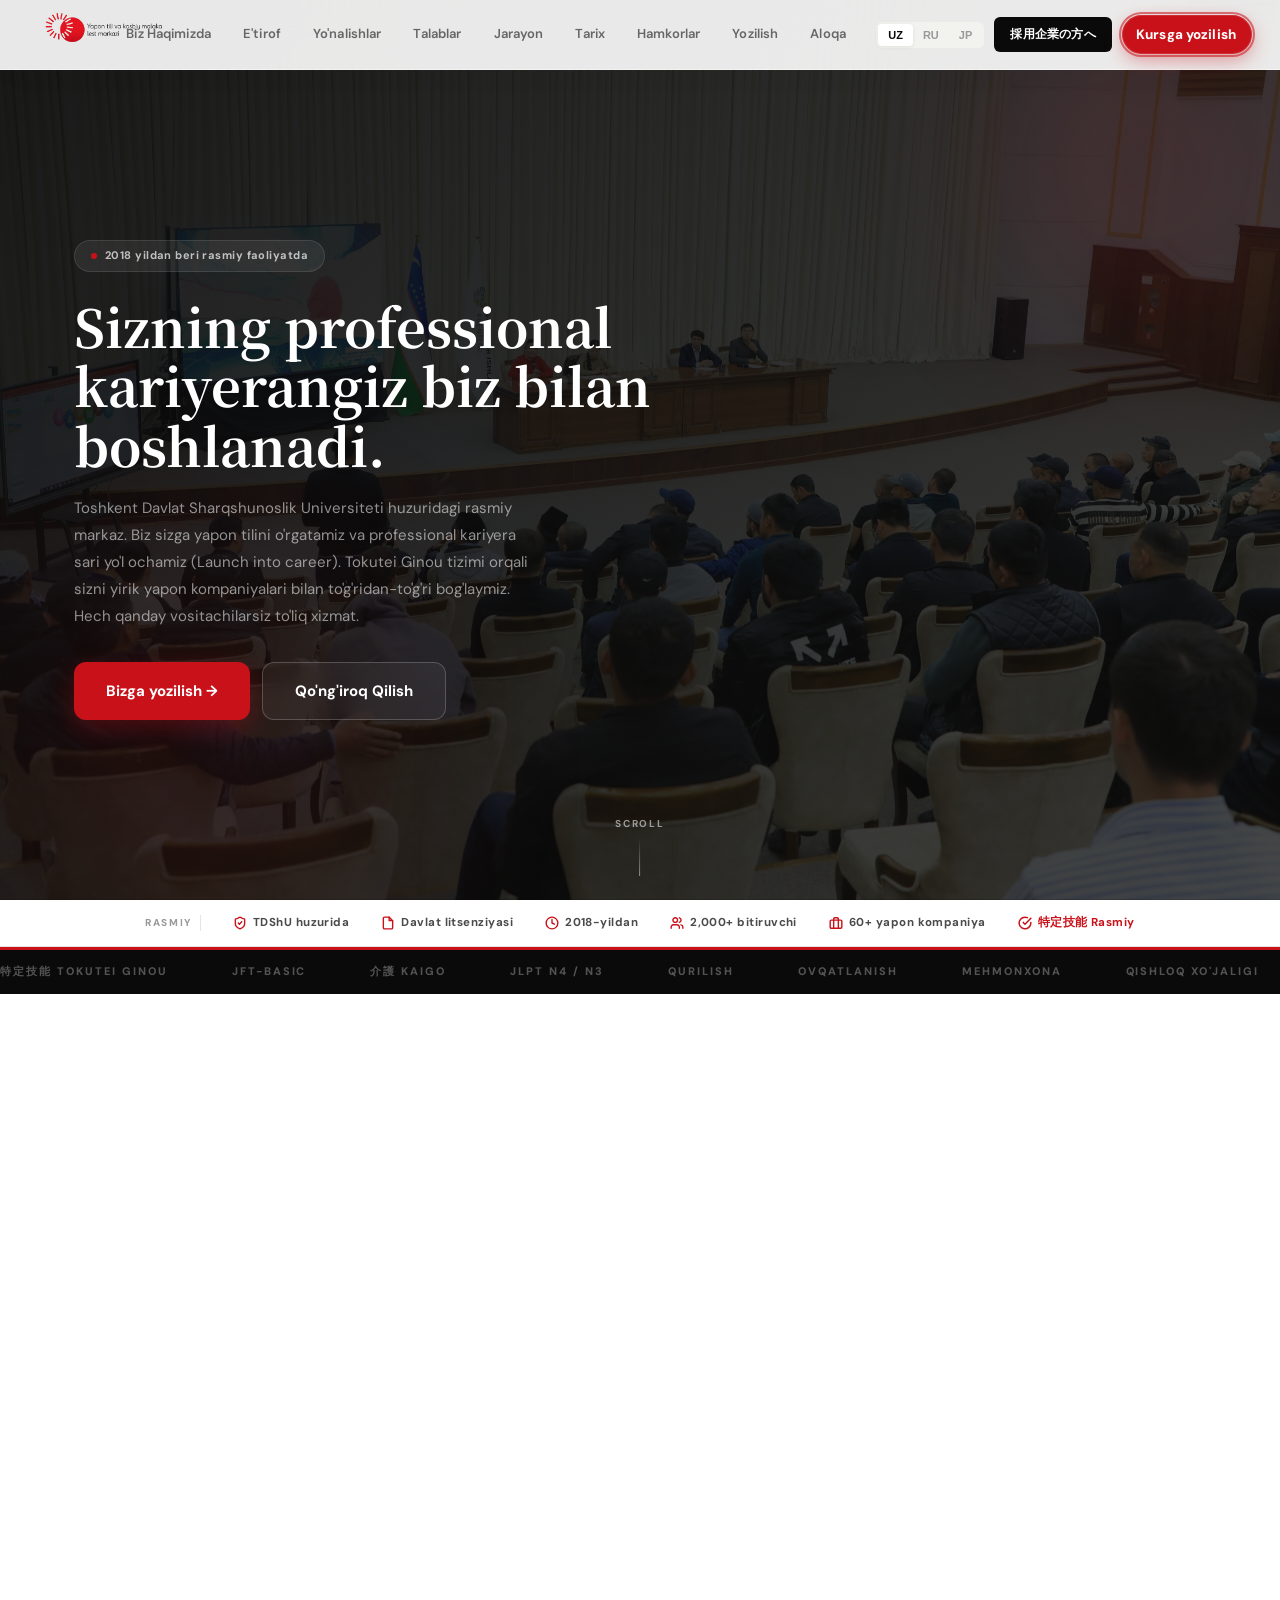
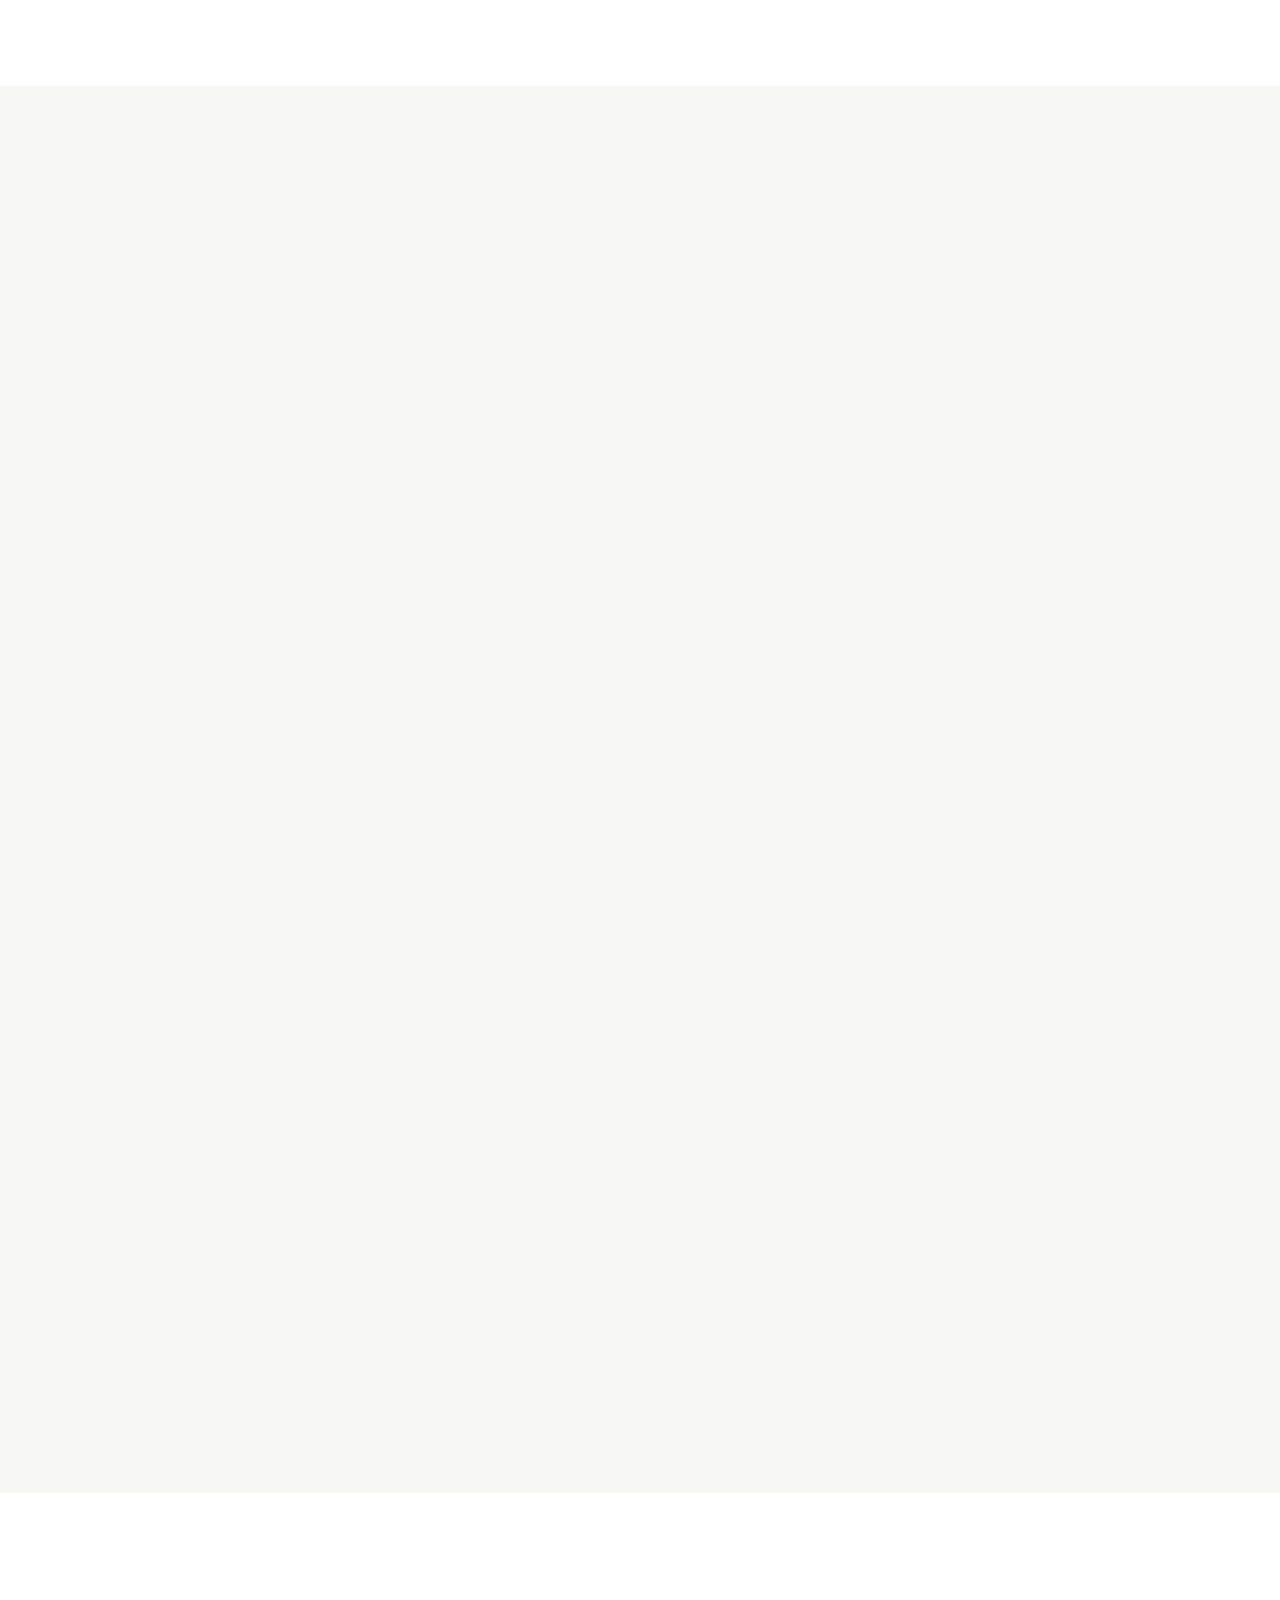
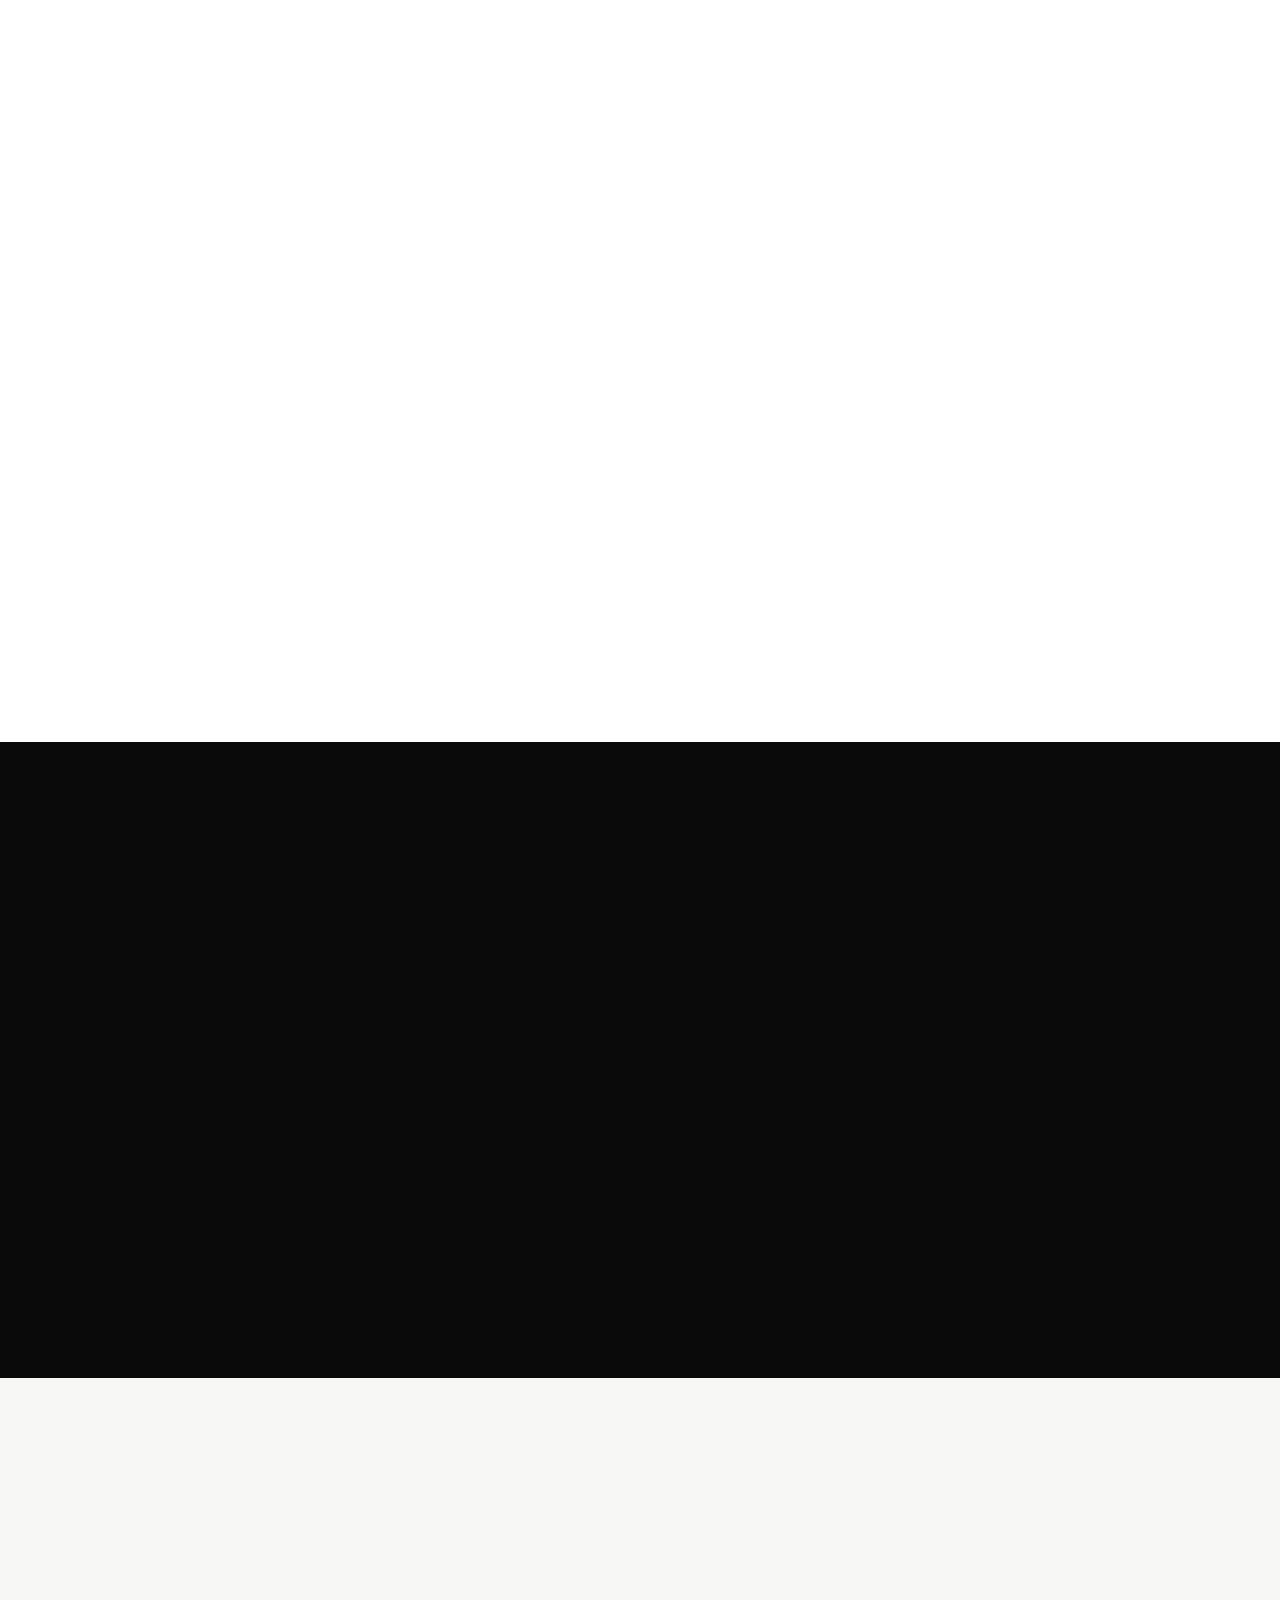
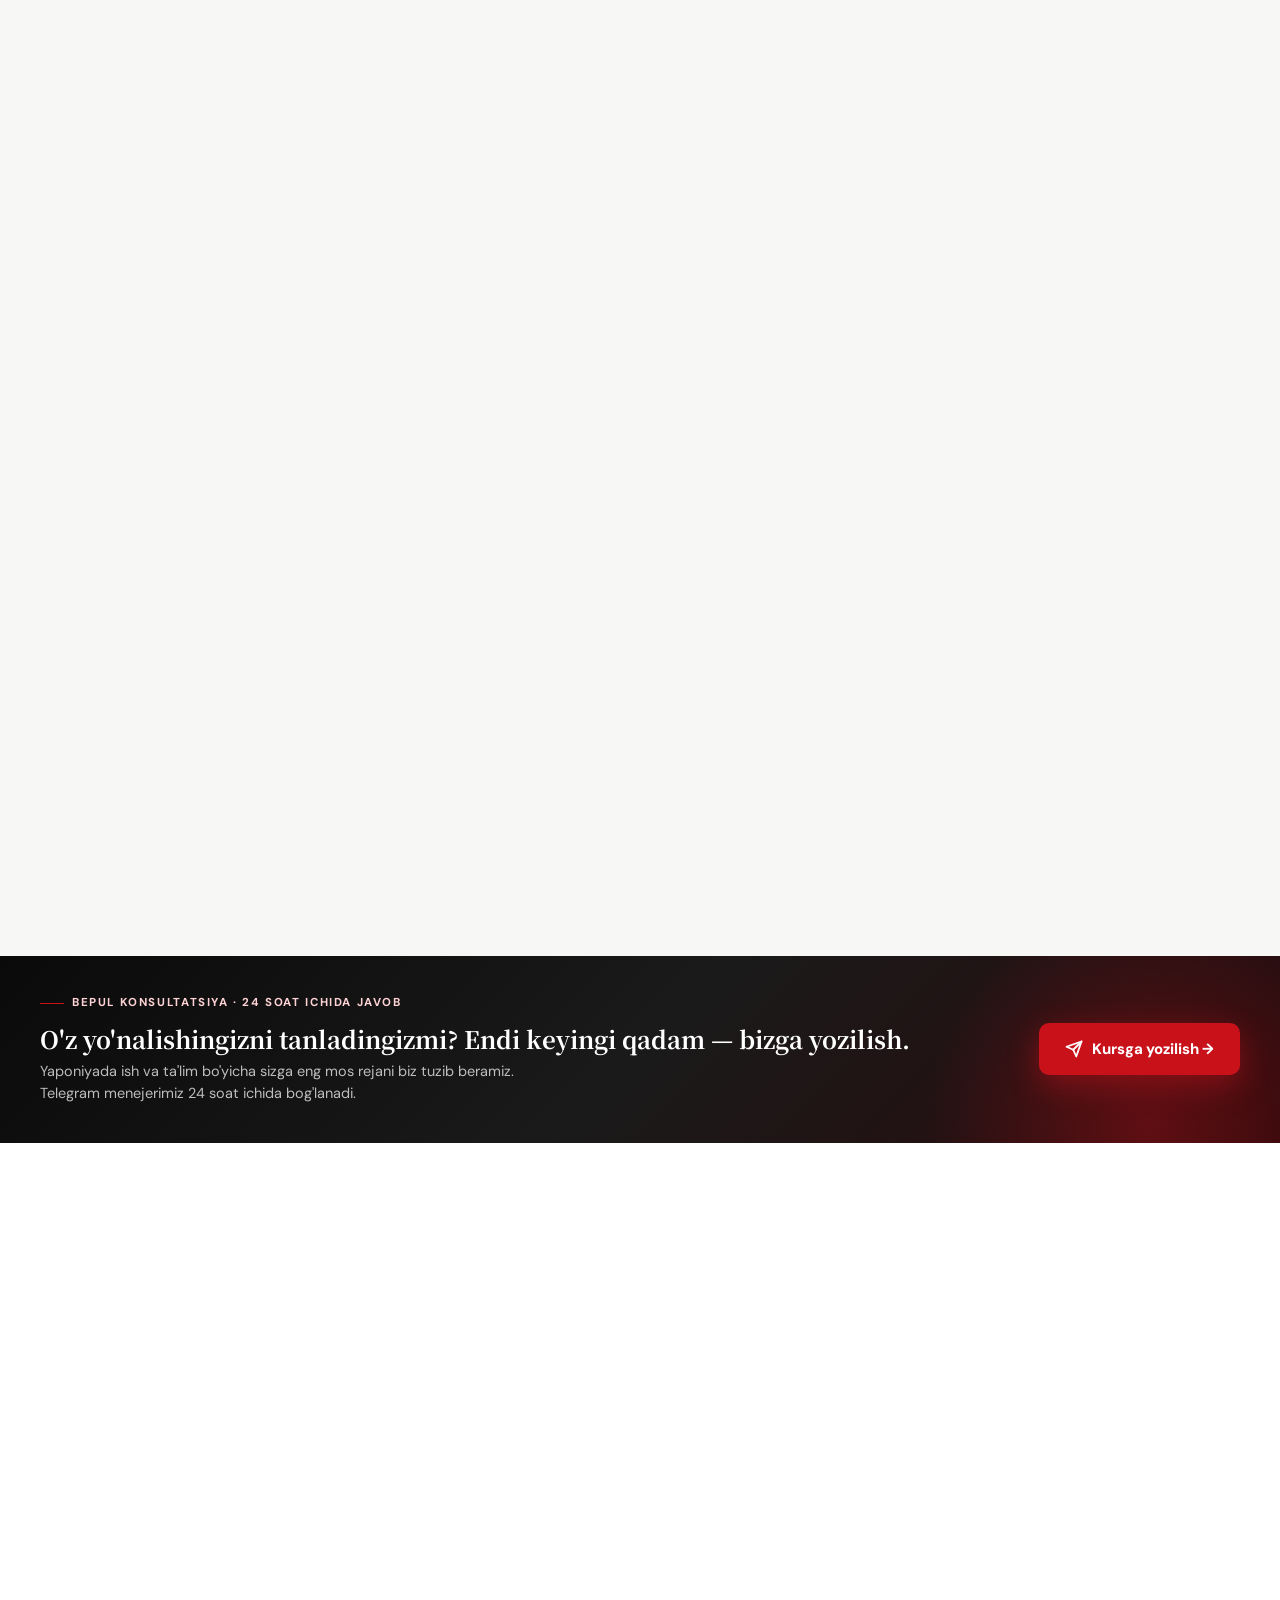
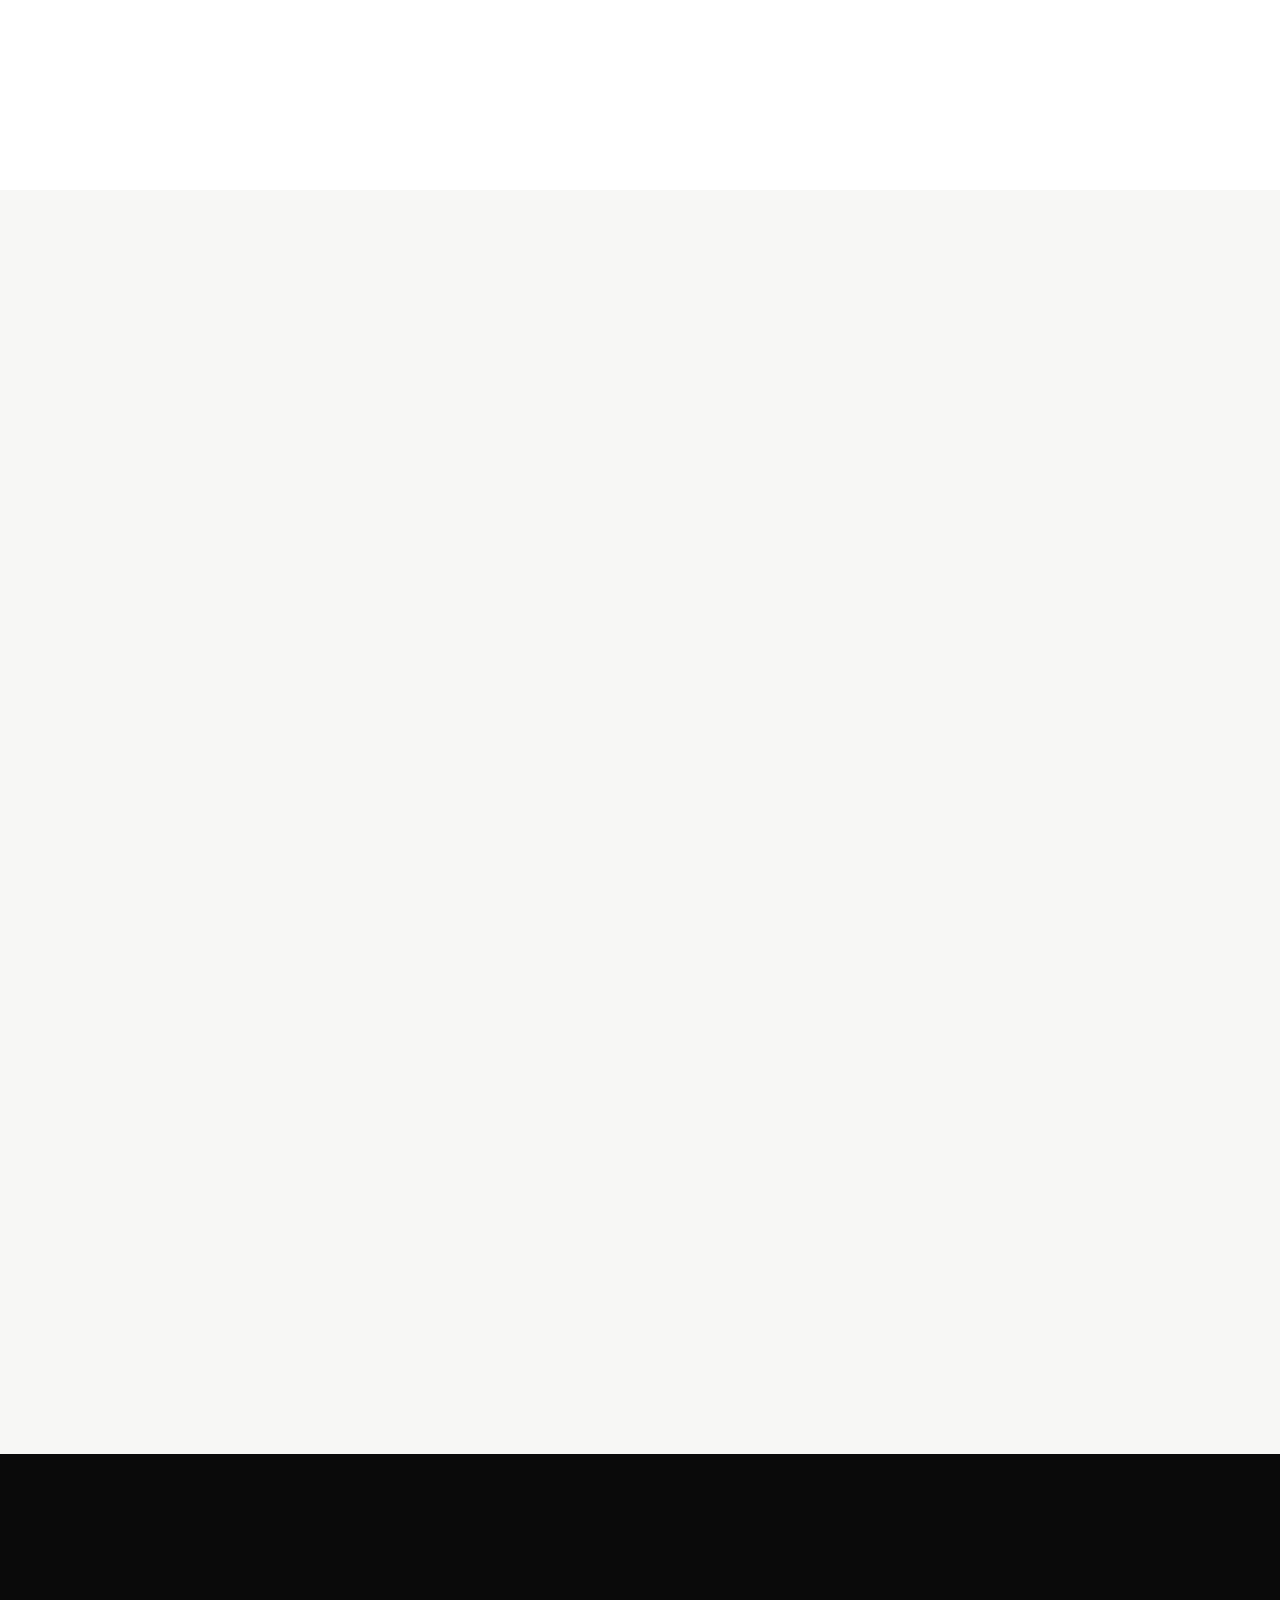
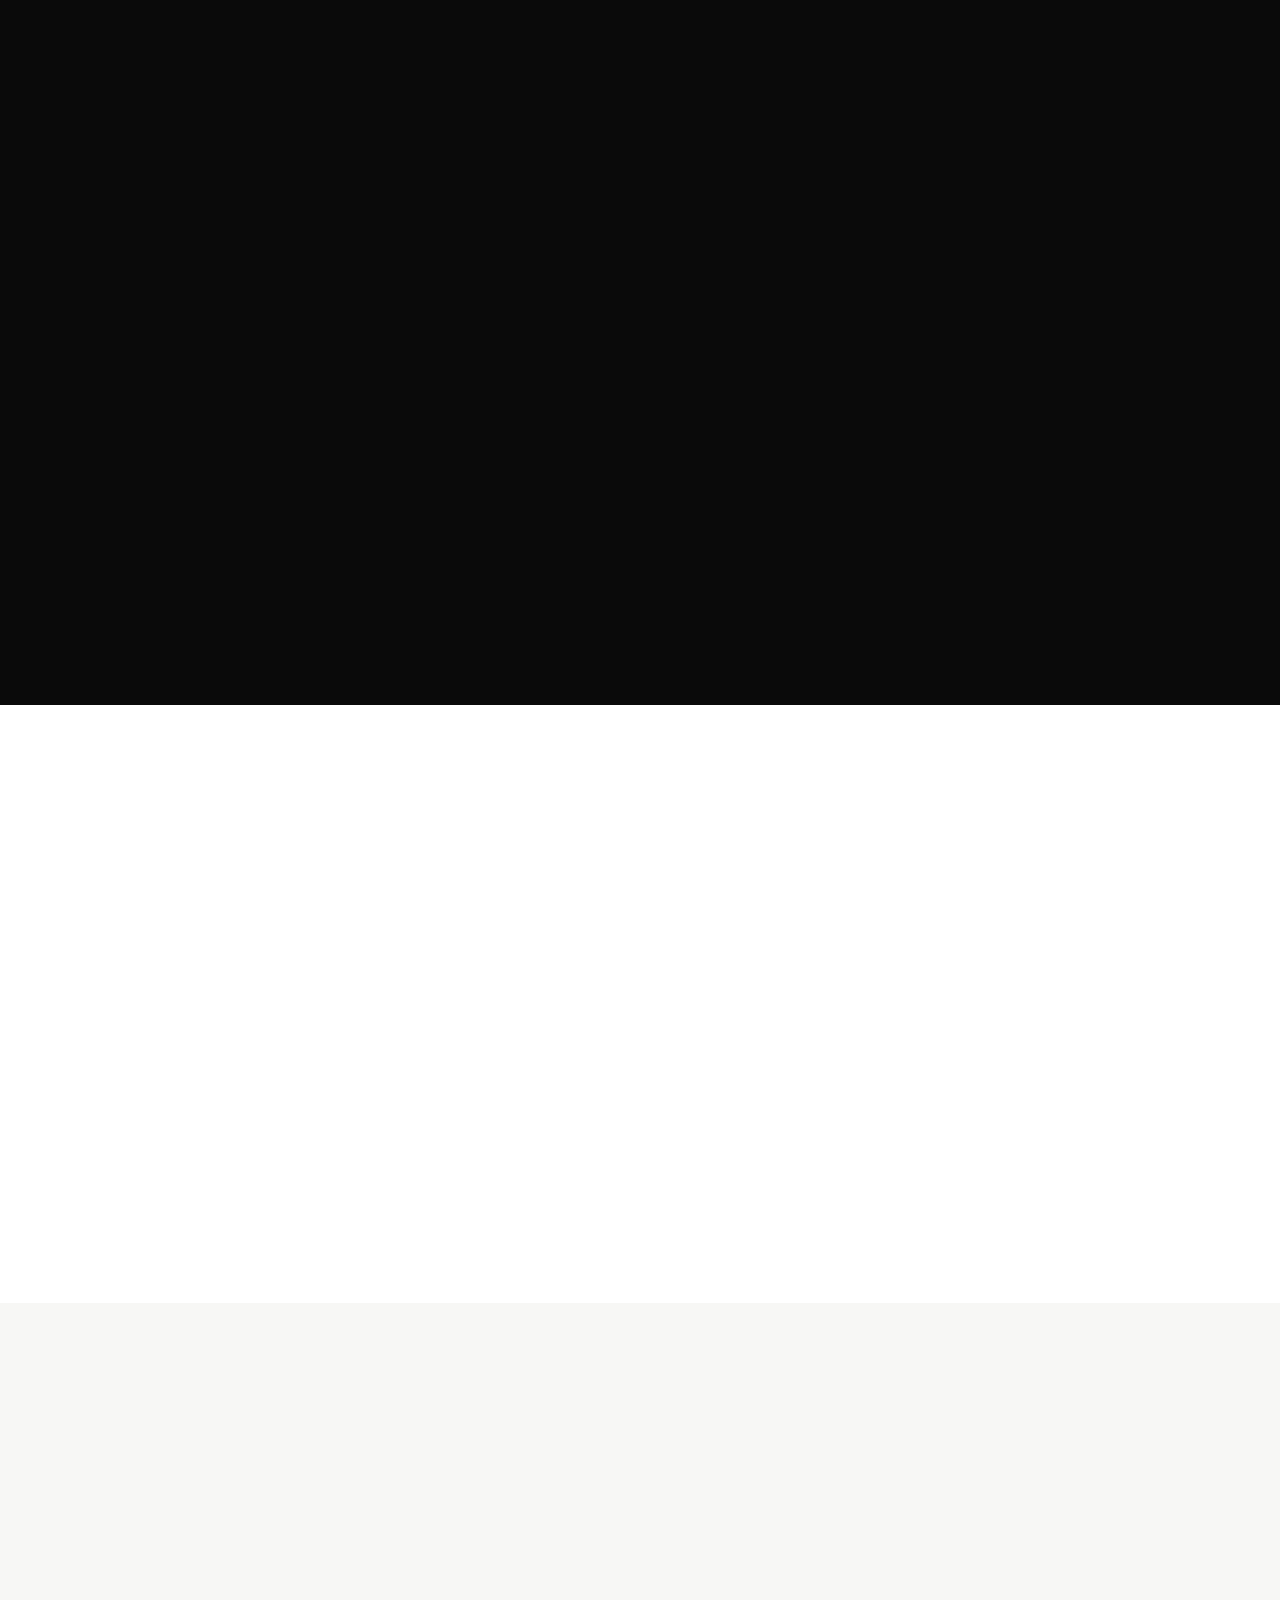
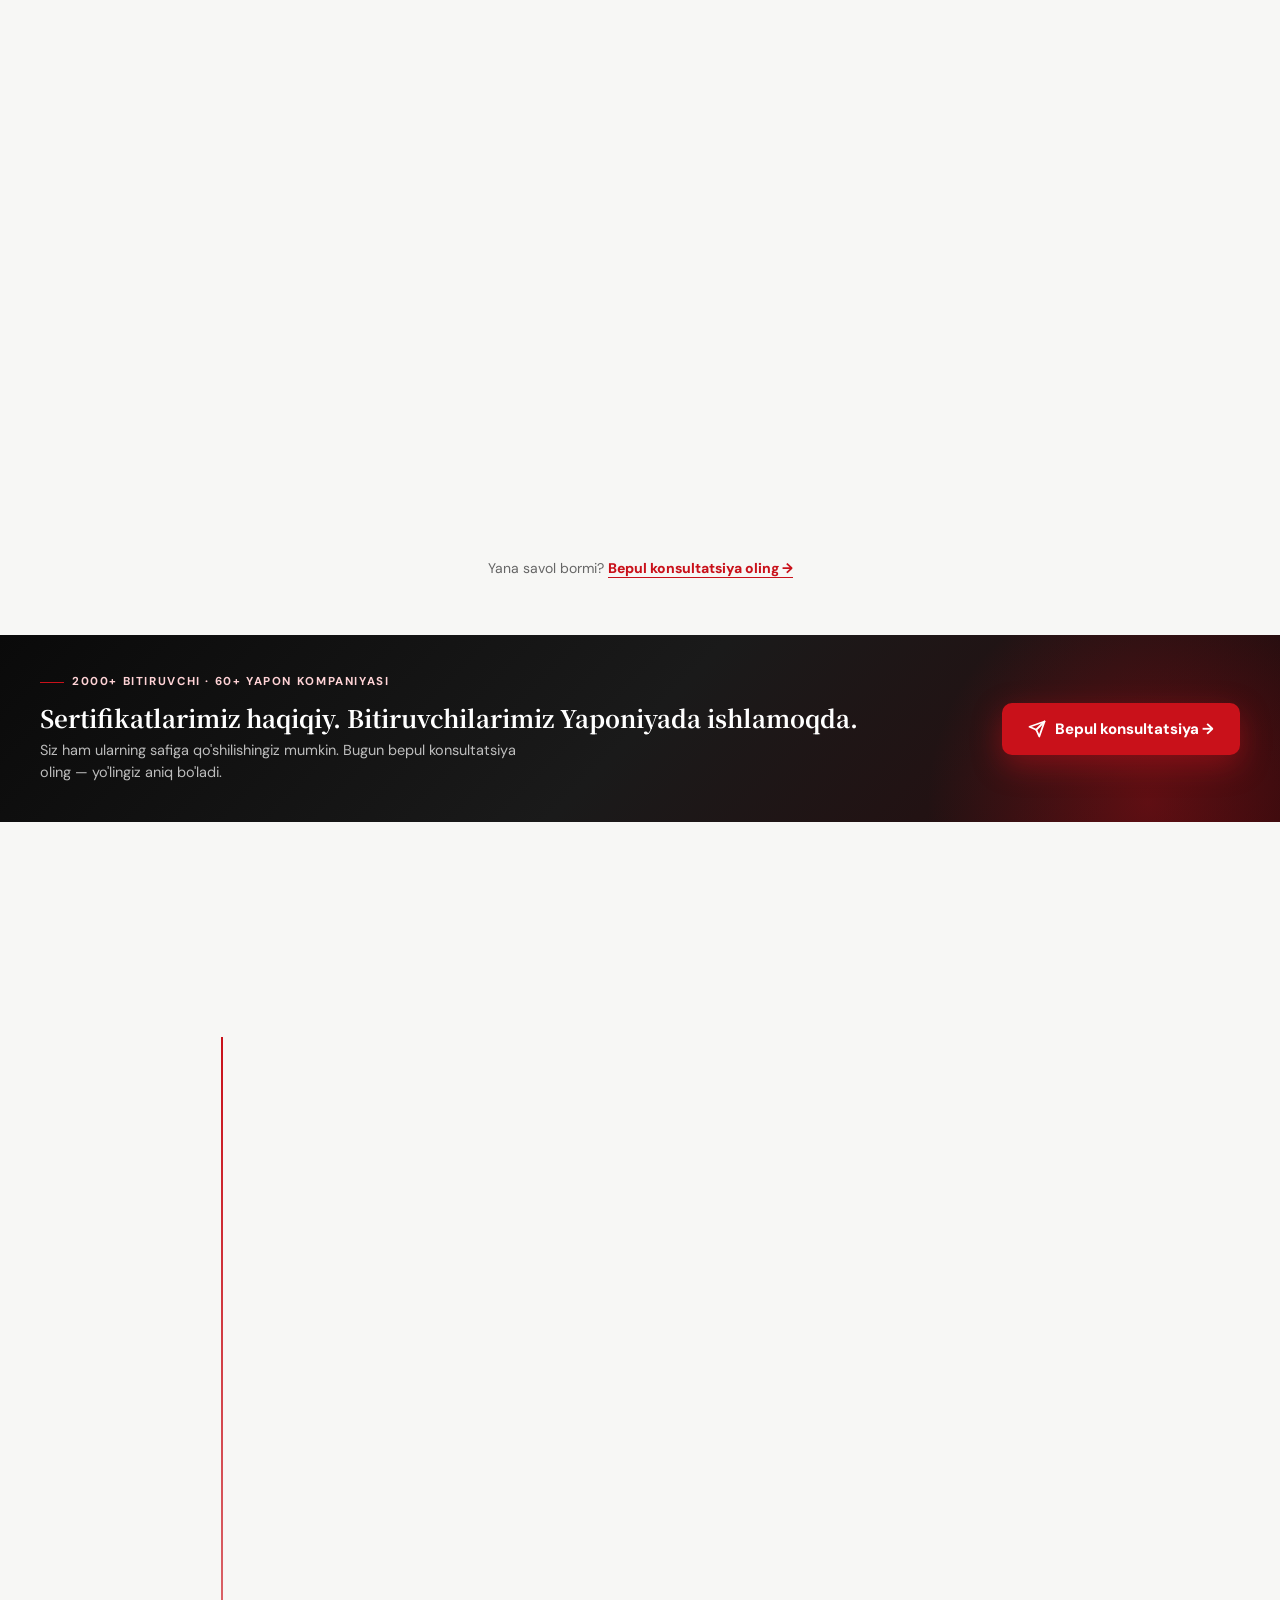
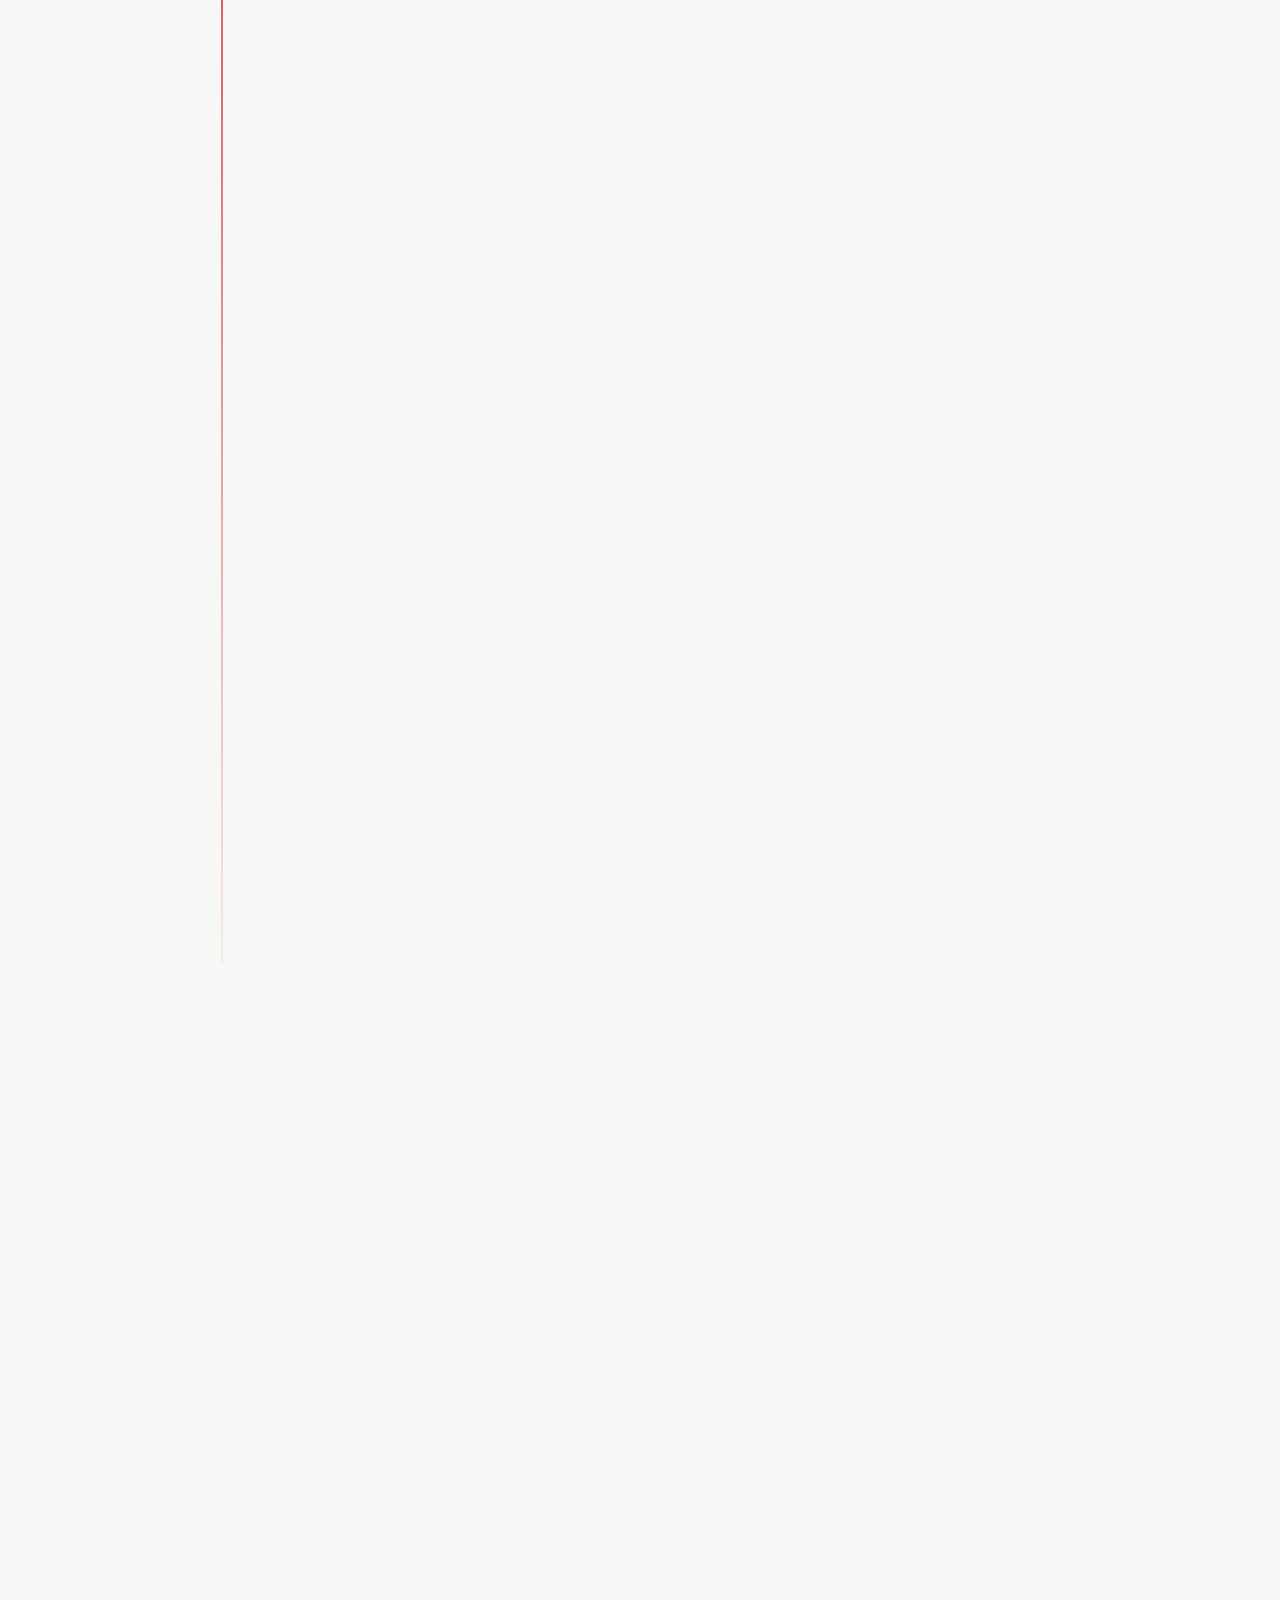
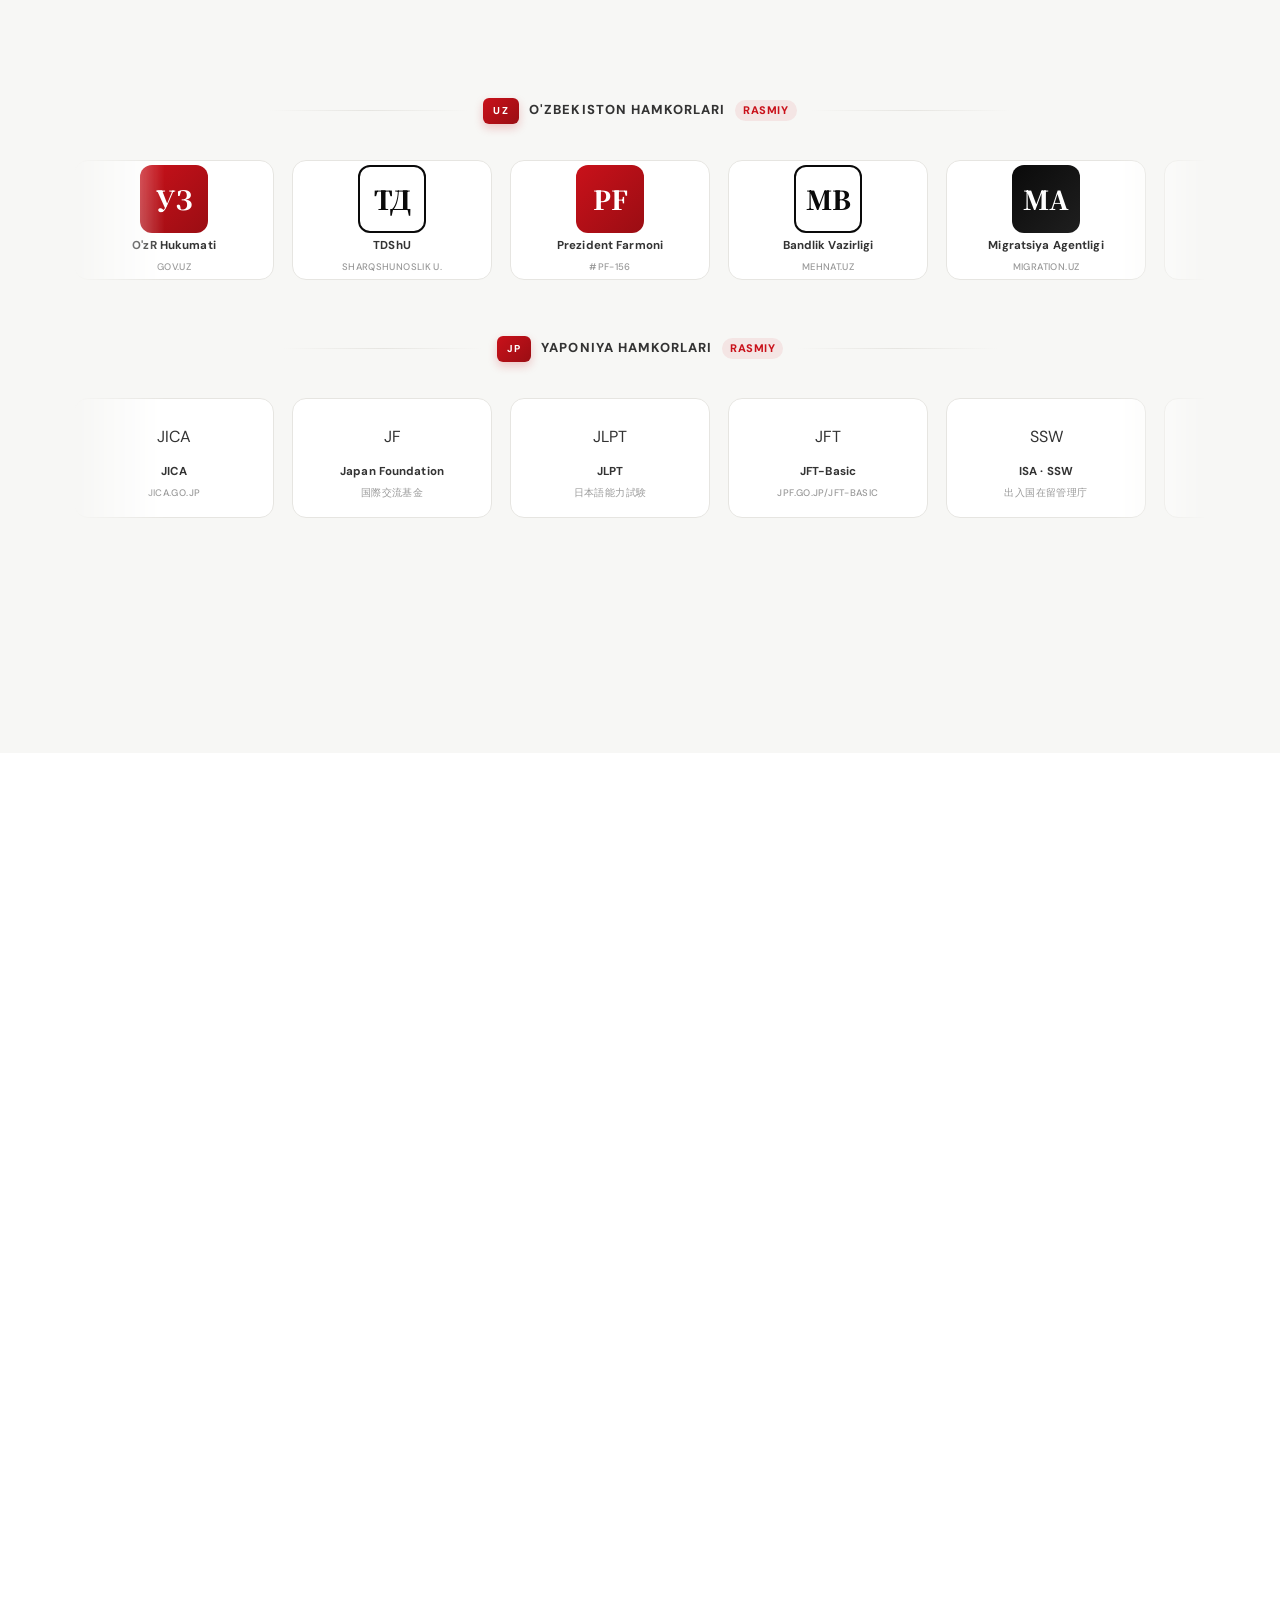
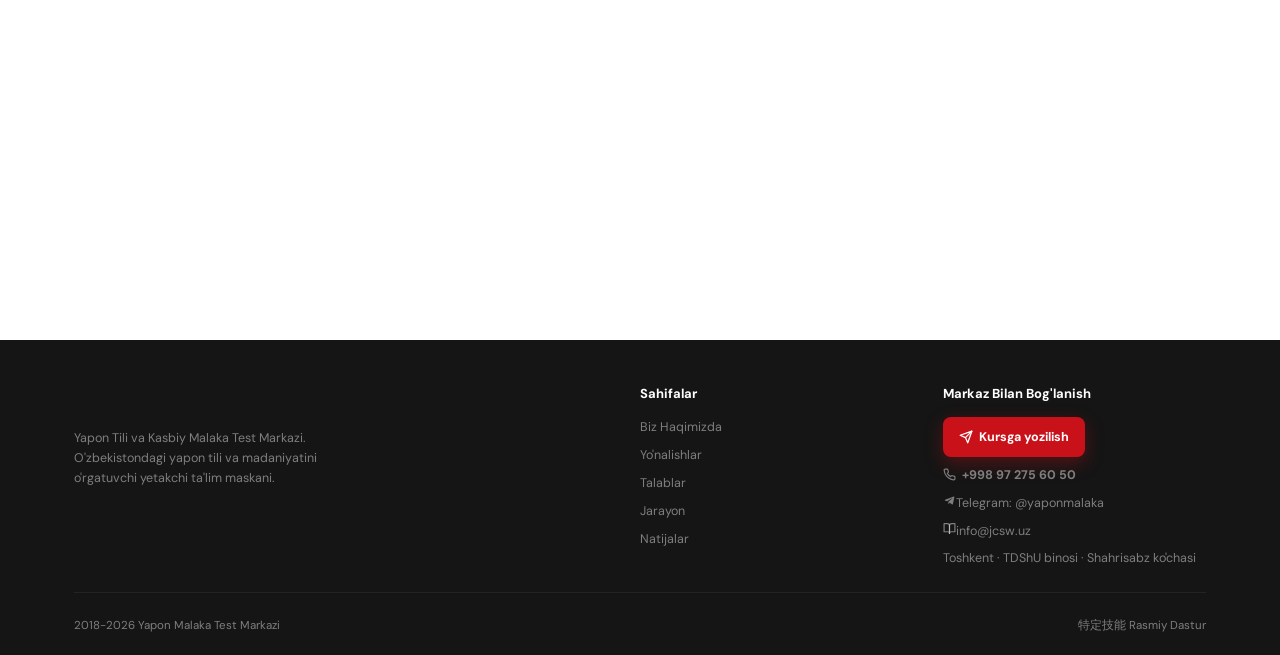
==== commit cd22fb91: "content: bitiruvchilar count 5,000+ -> 2,000+ (accurate figure) Updated all 9 instances on homepage:" ====
--- a/index.html
+++ b/index.html
@@ -242,7 +242,7 @@
     </div>
     <div class="hero-stats">
       <div class="s-box rv"><h3 class="stat-num" data-target="8">0<span>+</span></h3><p data-i18n="stat_years">Yillik uzluksiz faoliyat</p></div>
-      <div class="s-box rv"><h3 class="stat-num" data-target="5000">0<span>+</span></h3><p data-i18n="stat_graduates">Bitiruvchilar va imtihondan o'tganlar</p></div>
+      <div class="s-box rv"><h3 class="stat-num" data-target="2000">0<span>+</span></h3><p data-i18n="stat_graduates">Bitiruvchilar va imtihondan o'tganlar</p></div>
       <div class="s-box rv"><h3 class="stat-num" data-target="60">0<span>+</span></h3><p data-i18n="stat_partners">Yapon kompaniyalari bilan shartnomalar</p></div>
       <div class="s-box rv"><h3 class="stat-num" data-target="100">0<span>%</span></h3><p data-i18n="stat_legal">Qonuniy | davlat nazoratida</p></div>
     </div>
@@ -261,7 +261,7 @@
     <span class="trust-bar-item"><svg viewBox="0 0 24 24" fill="none" stroke="currentColor" stroke-width="2.4" stroke-linecap="round" stroke-linejoin="round" aria-hidden="true"><path d="M20 13c0 5-3.5 7.5-7.66 8.95a1 1 0 0 1-.67-.01C7.5 20.5 4 18 4 13V6a1 1 0 0 1 1-1c2 0 4.5-1.2 6.24-2.72a1.17 1.17 0 0 1 1.52 0C14.51 3.81 17 5 19 5a1 1 0 0 1 1 1z"/><path d="m9 12 2 2 4-4"/></svg>TDShU huzurida</span>
     <span class="trust-bar-item"><svg viewBox="0 0 24 24" fill="none" stroke="currentColor" stroke-width="2.4" stroke-linecap="round" stroke-linejoin="round" aria-hidden="true"><path d="M14 2H6a2 2 0 0 0-2 2v16a2 2 0 0 0 2 2h12a2 2 0 0 0 2-2V8z"/><polyline points="14 2 14 8 20 8"/></svg>Davlat litsenziyasi</span>
     <span class="trust-bar-item"><svg viewBox="0 0 24 24" fill="none" stroke="currentColor" stroke-width="2.4" stroke-linecap="round" stroke-linejoin="round" aria-hidden="true"><circle cx="12" cy="12" r="10"/><polyline points="12 6 12 12 16 14"/></svg>2018-yildan</span>
-    <span class="trust-bar-item"><svg viewBox="0 0 24 24" fill="none" stroke="currentColor" stroke-width="2.4" stroke-linecap="round" stroke-linejoin="round" aria-hidden="true"><path d="M16 21v-2a4 4 0 0 0-4-4H6a4 4 0 0 0-4 4v2"/><circle cx="9" cy="7" r="4"/><path d="M22 21v-2a4 4 0 0 0-3-3.87"/><path d="M16 3.13a4 4 0 0 1 0 7.75"/></svg>5,000+ bitiruvchi</span>
+    <span class="trust-bar-item"><svg viewBox="0 0 24 24" fill="none" stroke="currentColor" stroke-width="2.4" stroke-linecap="round" stroke-linejoin="round" aria-hidden="true"><path d="M16 21v-2a4 4 0 0 0-4-4H6a4 4 0 0 0-4 4v2"/><circle cx="9" cy="7" r="4"/><path d="M22 21v-2a4 4 0 0 0-3-3.87"/><path d="M16 3.13a4 4 0 0 1 0 7.75"/></svg>2,000+ bitiruvchi</span>
     <span class="trust-bar-item"><svg viewBox="0 0 24 24" fill="none" stroke="currentColor" stroke-width="2.4" stroke-linecap="round" stroke-linejoin="round" aria-hidden="true"><rect x="2" y="7" width="20" height="14" rx="2"/><path d="M16 21V5a2 2 0 0 0-2-2h-4a2 2 0 0 0-2 2v16"/></svg>60+ yapon kompaniya</span>
     <span class="trust-bar-item" style="color:var(--red)"><svg viewBox="0 0 24 24" fill="none" stroke="currentColor" stroke-width="2.6" stroke-linecap="round" stroke-linejoin="round" aria-hidden="true"><path d="M22 11.08V12a10 10 0 1 1-5.93-9.14"/><polyline points="22 4 12 14.01 9 11.01"/></svg>特定技能 Rasmiy</span>
   </div>
@@ -723,7 +723,7 @@
 <aside class="cta-banner" aria-label="Bepul konsultatsiya chaqiriqi">
   <div class="cta-banner-inner">
     <div>
-      <div class="cta-banner-meta" data-i18n="cta2_meta">5000+ bitiruvchi · 60+ yapon kompaniyasi</div>
+      <div class="cta-banner-meta" data-i18n="cta2_meta">2000+ bitiruvchi · 60+ yapon kompaniyasi</div>
       <h3 data-i18n="cta2_h">Sertifikatlarimiz haqiqiy. Bitiruvchilarimiz Yaponiyada ishlamoqda.</h3>
       <p data-i18n="cta2_p">Siz ham ularning safiga qo'shilishingiz mumkin. Bugun bepul konsultatsiya oling — yo'lingiz aniq bo'ladi.</p>
     </div>
@@ -795,9 +795,9 @@
         <div class="tl-dot"></div>
         <div class="tl-year">2023</div>
         <div class="tl-card">
-          <h3>Yangi yo'nalishlar va 5,000+ bitiruvchilar</h3>
-          <p>Anime va IT sohalari qo'shildi. Jami 5,000+ talaba va bitiruvchi. Toshkent ofisida yapon kompaniyalari vakillari bilan muntazam yuzma-yuz suhbatlar tashkil etildi. 60 dan ortiq yapon kompaniyalari bilan rasmiy shartnomalar imzolanmoqda.</p>
-          <div class="tl-badges"><span class="badge">5,000+ bitiruvchi</span><span class="badge">Anime & IT yo'nalishi</span><span class="badge">60+ yapon kompaniya</span></div>
+          <h3>Yangi yo'nalishlar va 2,000+ bitiruvchilar</h3>
+          <p>Anime va IT sohalari qo'shildi. Jami 2,000+ talaba va bitiruvchi. Toshkent ofisida yapon kompaniyalari vakillari bilan muntazam yuzma-yuz suhbatlar tashkil etildi. 60 dan ortiq yapon kompaniyalari bilan rasmiy shartnomalar imzolanmoqda.</p>
+          <div class="tl-badges"><span class="badge">2,000+ bitiruvchi</span><span class="badge">Anime & IT yo'nalishi</span><span class="badge">60+ yapon kompaniya</span></div>
         </div>
       </div>
 
@@ -806,7 +806,7 @@
         <div class="tl-year">2026 — Hozirgi kun</div>
         <div class="tl-card" style="border-color:rgba(201,17,26,.3);background:linear-gradient(135deg,#fff,rgba(201,17,26,.03))">
           <h3>8 yillik uzluksiz faoliyat</h3>
-          <p>O'zbekistonning yetakchi yapon tili ta'lim va ishga joylashtirish markazi sifatida faoliyat yuritmoqda. 5,000+ bitiruvchi, 60+ yapon kompaniya hamkori, 100% qonuniy tizim.</p>
+          <p>O'zbekistonning yetakchi yapon tili ta'lim va ishga joylashtirish markazi sifatida faoliyat yuritmoqda. 2,000+ bitiruvchi, 60+ yapon kompaniya hamkori, 100% qonuniy tizim.</p>
           <div class="tl-badges"><span class="badge" style="background:rgba(201,17,26,.08);border-color:var(--red);color:var(--red);display:inline-flex;align-items:center;gap:5px"><svg width="12" height="12" viewBox="0 0 24 24" fill="none" stroke="currentColor" stroke-width="3" stroke-linecap="round" stroke-linejoin="round" aria-hidden="true"><path d="M20 6 9 17l-5-5 5-5z"/></svg>Faol markaz</span><span class="badge">8 yil tajriba</span></div>
         </div>
       </div>
@@ -915,7 +915,7 @@
         <div class="stat-cell"><strong>60<em>+</em></strong><span>Yapon kompaniya hamkori</span></div>
         <div class="stat-cell"><strong>16</strong><span>Monosentr O'zbekistonda</span></div>
         <div class="stat-cell"><strong>8<em>yil</em></strong><span>Uzluksiz hamkorlik</span></div>
-        <div class="stat-cell"><strong>5,000<em>+</em></strong><span>Bitiruvchi va talaba</span></div>
+        <div class="stat-cell"><strong>2,000<em>+</em></strong><span>Bitiruvchi va talaba</span></div>
       </div>
     </div>
   </div>
@@ -965,48 +965,80 @@
 <!-- APPLY MODAL -->
 <div class="modal" id="applyModal" role="dialog" aria-modal="true" aria-labelledby="applyTitle">
   <div class="modal-box">
-    <button type="button" class="modal-close" aria-label="Yopish">✕</button>
-    <h2 id="applyTitle">Yozilish</h2>
-    <p class="sub-line" id="applySub">Ma'lumotlaringizni qoldiring — tez orada bog'lanamiz.</p>
+    <span class="modal-handle" aria-hidden="true"></span>
+    <button type="button" class="modal-close" aria-label="Yopish"><svg width="14" height="14" viewBox="0 0 24 24" fill="none" stroke="currentColor" stroke-width="2.6" stroke-linecap="round" aria-hidden="true"><path d="M18 6 6 18"/><path d="m6 6 12 12"/></svg></button>
+    <div class="modal-head">
+      <span class="modal-kanji" aria-hidden="true">申込</span>
+      <h2 id="applyTitle">Yozilish</h2>
+      <p class="sub-line" id="applySub">Ma'lumotlaringizni qoldiring — tez orada bog'lanamiz.</p>
+    </div>
     <form id="applyForm" autocomplete="on" novalidate>
-      <div class="form-row">
-        <label for="f-name" data-i18n="form_name">Ismingiz <sup>*</sup></label>
-        <input id="f-name" name="name" type="text" required placeholder="Ismingiz" autocomplete="name">
-      </div>
-      <div class="form-row">
-        <label for="f-phone" data-i18n="form_phone">Telefon raqamingiz <sup>*</sup></label>
-        <input id="f-phone" name="phone" type="tel" required placeholder="+998 __ ___ __ __" autocomplete="tel">
-      </div>
-      <div class="form-row">
-        <div class="row2">
-          <div>
-            <label for="f-age" data-i18n="form_age">Yosh</label>
-            <input id="f-age" name="age" type="number" min="14" max="60" placeholder="—">
+      <div class="field field--req">
+        <label for="f-name" data-i18n="form_name"><span>Ismingiz</span></label>
+        <div class="field-wrap">
+          <svg class="field-ic" width="18" height="18" viewBox="0 0 24 24" fill="none" stroke="currentColor" stroke-width="2" stroke-linecap="round" stroke-linejoin="round" aria-hidden="true"><path d="M19 21v-2a4 4 0 0 0-4-4H9a4 4 0 0 0-4 4v2"/><circle cx="12" cy="7" r="4"/></svg>
+          <input id="f-name" name="name" type="text" required placeholder="Ismingiz" autocomplete="name">
+        </div>
+      </div>
+      <div class="field field--req">
+        <label for="f-phone" data-i18n="form_phone"><span>Telefon raqamingiz</span></label>
+        <div class="field-wrap">
+          <svg class="field-ic" width="18" height="18" viewBox="0 0 24 24" fill="none" stroke="currentColor" stroke-width="2" stroke-linecap="round" stroke-linejoin="round" aria-hidden="true"><path d="M22 16.92v3a2 2 0 0 1-2.18 2 19.79 19.79 0 0 1-8.63-3.07 19.5 19.5 0 0 1-6-6 19.79 19.79 0 0 1-3.07-8.67A2 2 0 0 1 4.11 2h3a2 2 0 0 1 2 1.72 12.84 12.84 0 0 0 .7 2.81 2 2 0 0 1-.45 2.11L8.09 9.91a16 16 0 0 0 6 6l1.27-1.27a2 2 0 0 1 2.11-.45 12.84 12.84 0 0 0 2.81.7A2 2 0 0 1 22 16.92z"/></svg>
+          <input id="f-phone" name="phone" type="tel" required placeholder="+998 __ ___ __ __" autocomplete="tel" inputmode="tel">
+        </div>
+      </div>
+      <div class="field-row2">
+        <div class="field">
+          <label for="f-age" data-i18n="form_age"><span>Yosh</span></label>
+          <div class="field-wrap">
+            <svg class="field-ic" width="18" height="18" viewBox="0 0 24 24" fill="none" stroke="currentColor" stroke-width="2" stroke-linecap="round" stroke-linejoin="round" aria-hidden="true"><circle cx="12" cy="12" r="10"/><polyline points="12 6 12 12 16 14"/></svg>
+            <input id="f-age" name="age" type="number" min="14" max="60" placeholder="—" inputmode="numeric">
           </div>
-          <div>
-            <label for="f-city" data-i18n="form_city">Shahar</label>
+        </div>
+        <div class="field">
+          <label for="f-city" data-i18n="form_city"><span>Shahar</span></label>
+          <div class="field-wrap">
+            <svg class="field-ic" width="18" height="18" viewBox="0 0 24 24" fill="none" stroke="currentColor" stroke-width="2" stroke-linecap="round" stroke-linejoin="round" aria-hidden="true"><path d="M21 10c0 7-9 13-9 13s-9-6-9-13a9 9 0 0 1 18 0z"/><circle cx="12" cy="10" r="3"/></svg>
             <input id="f-city" name="city" type="text" placeholder="Toshkent" autocomplete="address-level2">
           </div>
         </div>
       </div>
-      <div class="form-row" id="applyLevelWrap">
-        <label for="f-level" data-i18n="form_level">Yapon tili darajangiz</label>
-        <select id="f-level" name="level">
-          <option value="Yo'q / boshlovchi">Yo'q / Boshlovchi (Hiragana yo'q)</option>
-          <option value="Hiragana / Katakana">Hiragana / Katakana o'qiyman</option>
-          <option value="JLPT N5">JLPT N5 darajasida</option>
-          <option value="JLPT N4">JLPT N4 darajasida</option>
-          <option value="JLPT N3+">JLPT N3 va undan yuqori</option>
-          <option value="JFT-Basic A2">JFT-Basic A2 topshirgan</option>
-        </select>
-      </div>
-      <div class="form-row">
-        <label for="f-msg" data-i18n="form_msg">Qo'shimcha xabar</label>
-        <textarea id="f-msg" name="message" placeholder="Maqsadlaringiz, savollaringiz..."></textarea>
-      </div>
-      <button type="submit" class="btn-submit" data-i18n="form_submit">Arizani yuborish →</button>
-      <div class="apply-status" id="applyStatus"></div>
-      <div class="modal-foot"><svg width="14" height="14" viewBox="0 0 24 24" fill="none" stroke="currentColor" stroke-width="2" stroke-linecap="round" stroke-linejoin="round" aria-hidden="true" style="vertical-align:-2px;margin-right:4px"><path d="M20 13c0 5-3.5 7.5-7.66 8.95a1 1 0 0 1-.67-.01C7.5 20.5 4 18 4 13V6a1 1 0 0 1 1-1c2 0 4.5-1.2 6.24-2.72a1.17 1.17 0 0 1 1.52 0C14.51 3.81 17 5 19 5a1 1 0 0 1 1 1z"/><path d="m9 12 2 2 4-4"/></svg>Ma'lumotlaringiz faqat menejerlarimizga yetkaziladi. Tez javob: 1 ish kuni ichida.</div>
+      <div class="field" id="applyLevelWrap">
+        <label for="f-level" data-i18n="form_level"><span>Yapon tili darajangiz</span></label>
+        <div class="field-wrap field-select">
+          <svg class="field-ic" width="18" height="18" viewBox="0 0 24 24" fill="none" stroke="currentColor" stroke-width="2" stroke-linecap="round" stroke-linejoin="round" aria-hidden="true"><path d="M2 3h6a4 4 0 0 1 4 4v14a3 3 0 0 0-3-3H2z"/><path d="M22 3h-6a4 4 0 0 0-4 4v14a3 3 0 0 1 3-3h7z"/></svg>
+          <select id="f-level" name="level">
+            <option value="Yo'q / boshlovchi">Yo'q / Boshlovchi (Hiragana yo'q)</option>
+            <option value="Hiragana / Katakana">Hiragana / Katakana o'qiyman</option>
+            <option value="JLPT N5">JLPT N5 darajasida</option>
+            <option value="JLPT N4">JLPT N4 darajasida</option>
+            <option value="JLPT N3+">JLPT N3 va undan yuqori</option>
+            <option value="JFT-Basic A2">JFT-Basic A2 topshirgan</option>
+          </select>
+          <svg class="field-chev" width="14" height="14" viewBox="0 0 24 24" fill="none" stroke="currentColor" stroke-width="2.4" stroke-linecap="round" stroke-linejoin="round" aria-hidden="true"><polyline points="6 9 12 15 18 9"/></svg>
+        </div>
+      </div>
+      <div class="field">
+        <label for="f-msg" data-i18n="form_msg"><span>Qo'shimcha xabar</span></label>
+        <div class="field-wrap field-textarea">
+          <svg class="field-ic" width="18" height="18" viewBox="0 0 24 24" fill="none" stroke="currentColor" stroke-width="2" stroke-linecap="round" stroke-linejoin="round" aria-hidden="true"><path d="M21 15a2 2 0 0 1-2 2H7l-4 4V5a2 2 0 0 1 2-2h14a2 2 0 0 1 2 2z"/></svg>
+          <textarea id="f-msg" name="message" placeholder="Maqsadlaringiz, savollaringiz..." rows="3"></textarea>
+        </div>
+      </div>
+
+      <ul class="trust-strip" aria-label="Ishonch">
+        <li><svg width="13" height="13" viewBox="0 0 24 24" fill="none" stroke="currentColor" stroke-width="2.2" stroke-linecap="round" stroke-linejoin="round" aria-hidden="true"><path d="M12 22s8-4 8-10V5l-8-3-8 3v7c0 6 8 10 8 10z"/></svg><span>Maxfiy</span></li>
+        <li><svg width="13" height="13" viewBox="0 0 24 24" fill="none" stroke="currentColor" stroke-width="2.2" stroke-linecap="round" stroke-linejoin="round" aria-hidden="true"><polygon points="13 2 3 14 12 14 11 22 21 10 12 10 13 2"/></svg><span>≤ 1 ish kuni</span></li>
+        <li><svg width="13" height="13" viewBox="0 0 24 24" fill="none" stroke="currentColor" stroke-width="2.2" stroke-linecap="round" stroke-linejoin="round" aria-hidden="true"><path d="M9 12l2 2 4-4"/><circle cx="12" cy="12" r="10"/></svg><span>5,000+ ariza</span></li>
+      </ul>
+
+      <button type="submit" class="btn-submit">
+        <span class="btn-submit-text" data-i18n="form_submit">Arizani yuborish</span>
+        <span class="btn-submit-arrow" aria-hidden="true"><svg width="18" height="18" viewBox="0 0 24 24" fill="none" stroke="currentColor" stroke-width="2.4" stroke-linecap="round" stroke-linejoin="round"><path d="M5 12h14"/><path d="m12 5 7 7-7 7"/></svg></span>
+        <span class="btn-submit-spin" aria-hidden="true"></span>
+      </button>
+      <div class="apply-status" id="applyStatus" role="status" aria-live="polite"></div>
+      <div class="modal-foot"><svg width="13" height="13" viewBox="0 0 24 24" fill="none" stroke="currentColor" stroke-width="2.2" stroke-linecap="round" stroke-linejoin="round" aria-hidden="true"><path d="M20 13c0 5-3.5 7.5-7.66 8.95a1 1 0 0 1-.67-.01C7.5 20.5 4 18 4 13V6a1 1 0 0 1 1-1c2 0 4.5-1.2 6.24-2.72a1.17 1.17 0 0 1 1.52 0C14.51 3.81 17 5 19 5a1 1 0 0 1 1 1z"/><path d="m9 12 2 2 4-4"/></svg><span>Ma'lumotlaringiz faqat menejerlarimizga yetkaziladi.</span></div>
     </form>
   </div>
 </div>
@@ -1119,7 +1151,7 @@
       let suffix = '';
       if(target === 8) suffix = '<span>+</span>';
       if(target === 60) suffix = '<span>+</span>';
-      if(target === 5000) suffix = '<span>+</span>';
+      if(target === 2000) suffix = '<span>+</span>';
       if(target === 100) suffix = '<span>%</span>';
       el.innerHTML = Math.round(Number(el.innerHTML)) + suffix;
     }
--- a/assets/css/style.css
+++ b/assets/css/style.css
@@ -375,30 +375,97 @@
 .quote-card figcaption span{font-size:12.5px;color:var(--g6);font-weight:500}
 @media(max-width:560px){.quote-card{padding:36px 26px 26px}.quote-card blockquote,.quote-card figcaption{padding-left:0}.quote-mark{position:static;display:block;margin-bottom:8px}}
 
-/* ─── MODAL ─── */
-.modal{position:fixed;inset:0;background:rgba(10,10,10,.72);backdrop-filter:blur(8px);-webkit-backdrop-filter:blur(8px);z-index:9999;display:none;align-items:center;justify-content:center;padding:20px;opacity:0;transition:opacity .3s}
+/* ─── MODAL — Lead Form Beast Mode ─── */
+.modal{position:fixed;inset:0;background:rgba(10,10,10,.72);backdrop-filter:blur(10px) saturate(1.2);-webkit-backdrop-filter:blur(10px) saturate(1.2);z-index:9999;display:none;align-items:center;justify-content:center;padding:20px;opacity:0;transition:opacity .35s ease}
 .modal.show{display:flex;opacity:1}
-.modal-box{background:var(--wh);border-radius:18px;width:100%;max-width:480px;max-height:92vh;overflow-y:auto;padding:32px 30px;position:relative;transform:translateY(20px) scale(.97);transition:transform .35s cubic-bezier(.34,1.56,.64,1);box-shadow:0 30px 80px rgba(0,0,0,.4)}
-.modal.show .modal-box{transform:translateY(0) scale(1)}
-.modal-close{position:absolute;top:14px;right:14px;width:34px;height:34px;border:none;background:var(--g1);border-radius:50%;font-size:18px;cursor:pointer;color:var(--g8);display:flex;align-items:center;justify-content:center;transition:.2s}
-.modal-close:hover{background:var(--red);color:#fff;transform:rotate(90deg)}
-.modal-box h2{font-family:'Noto Serif JP',serif;font-size:20px;font-weight:700;color:var(--bk);margin-bottom:6px;line-height:1.3;padding-right:30px}
-.modal-box .sub-line{font-size:13.5px;color:var(--g6);line-height:1.6;margin-bottom:22px}
-.form-row{margin-bottom:14px}
-.form-row label{display:block;font-size:12px;font-weight:700;color:var(--g8);margin-bottom:6px;letter-spacing:.02em}
-.form-row label sup{color:var(--red)}
-.form-row input,.form-row select,.form-row textarea{width:100%;padding:12px 14px;border:1.5px solid var(--g2);border-radius:9px;font-size:14px;font-family:inherit;color:var(--bk);background:var(--wh);transition:border-color .2s,box-shadow .2s;outline:none}
-.form-row input:focus,.form-row select:focus,.form-row textarea:focus{border-color:var(--red);box-shadow:0 0 0 3px rgba(201,17,26,.1)}
-.form-row textarea{resize:vertical;min-height:70px;font-family:inherit}
-.form-row .row2{display:grid;grid-template-columns:1fr 1fr;gap:10px}
-.btn-submit{width:100%;background:var(--red);color:#fff;border:none;padding:14px;border-radius:10px;font-size:14.5px;font-weight:800;cursor:pointer;transition:all .2s;margin-top:6px;letter-spacing:.02em}
-.btn-submit:hover:not(:disabled){background:#9A0D13;transform:translateY(-1px);box-shadow:0 8px 20px rgba(201,17,26,.25)}
-.btn-submit:disabled{opacity:.6;cursor:not-allowed}
-.apply-status{margin-top:12px;font-size:13px;text-align:center;line-height:1.5;min-height:18px}
-.modal-foot{margin-top:14px;font-size:11.5px;color:var(--g4);text-align:center;line-height:1.5;border-top:1px solid var(--g2);padding-top:12px}
+
+/* Modal shell — refined card with brand stripe + premium shadow */
+.modal-box{position:relative;background:var(--wh);border-radius:20px;width:100%;max-width:460px;max-height:92vh;overflow-y:auto;overflow-x:hidden;padding:30px 30px 26px;transform:translateY(28px) scale(.96);opacity:0;transition:transform .45s cubic-bezier(.16,1,.3,1),opacity .35s ease;box-shadow:0 1px 0 rgba(255,255,255,.6) inset,0 32px 80px -12px rgba(0,0,0,.45),0 0 0 1px rgba(0,0,0,.04);scrollbar-width:thin;scrollbar-color:var(--g2) transparent}
+.modal-box::-webkit-scrollbar{width:6px}
+.modal-box::-webkit-scrollbar-thumb{background:var(--g2);border-radius:3px}
+.modal-box::before{content:'';position:absolute;top:0;left:0;right:0;height:4px;background:linear-gradient(90deg,var(--red) 0%,#ff4452 50%,var(--red) 100%);border-radius:20px 20px 0 0;background-size:200% 100%;animation:_shimmerBar 4s ease-in-out infinite}
+@keyframes _shimmerBar{0%,100%{background-position:0% 50%}50%{background-position:100% 50%}}
+.modal.show .modal-box{transform:translateY(0) scale(1);opacity:1}
+
+/* Drag handle (mobile bottom-sheet) */
+.modal-handle{display:none;position:absolute;top:8px;left:50%;transform:translateX(-50%);width:42px;height:4px;background:var(--g3);border-radius:99px;pointer-events:none}
+
+/* Close button — clean, rotates on hover */
+.modal-close{position:absolute;top:14px;right:14px;width:34px;height:34px;border:none;background:var(--g1);border-radius:50%;cursor:pointer;color:var(--g7);display:flex;align-items:center;justify-content:center;transition:all .25s cubic-bezier(.16,1,.3,1);z-index:2}
+.modal-close:hover{background:var(--red);color:#fff;transform:rotate(90deg) scale(1.05);box-shadow:0 4px 14px rgba(201,17,26,.35)}
+.modal-close:focus-visible{outline:2px solid var(--red);outline-offset:3px}
+
+/* Modal head — title with kanji watermark */
+.modal-head{position:relative;margin-bottom:22px;padding-right:30px}
+.modal-kanji{position:absolute;top:-8px;right:0;font-family:'Noto Serif JP',serif;font-size:46px;font-weight:700;color:var(--red);opacity:.08;letter-spacing:-.04em;line-height:1;pointer-events:none;user-select:none}
+.modal-box h2{font-family:'Noto Serif JP',serif;font-size:22px;font-weight:700;color:var(--bk);margin:0 0 6px;line-height:1.25;letter-spacing:-.01em;position:relative}
+.modal-box h2::before{content:'';display:inline-block;width:24px;height:2.5px;background:var(--red);border-radius:2px;vertical-align:middle;margin-right:10px;margin-top:-3px}
+.modal-box .sub-line{font-size:13.5px;color:var(--g6);line-height:1.55;margin:0;font-weight:500}
+
+/* Field — icon-prefixed input system */
+.field{margin-bottom:14px}
+.field label{display:block;font-size:11px;font-weight:800;color:var(--g7);margin-bottom:6px;letter-spacing:.1em;text-transform:uppercase}
+.field label sup{color:var(--red);font-size:13px;margin-left:2px}
+.field--req label::after{content:'*';color:var(--red);font-size:13px;font-weight:800;margin-left:4px;line-height:1}
+.field-row2{display:grid;grid-template-columns:1fr 1fr;gap:12px;margin-bottom:14px}
+.field-row2 .field{margin-bottom:0}
+
+.field-wrap{position:relative;display:flex;align-items:center}
+.field-ic{position:absolute;left:14px;top:50%;transform:translateY(-50%);color:var(--g5);pointer-events:none;transition:color .25s ease,transform .25s ease;flex-shrink:0;z-index:1}
+.field-wrap.field-textarea .field-ic{top:14px;transform:none}
+.field-chev{position:absolute;right:14px;top:50%;transform:translateY(-50%);color:var(--g6);pointer-events:none;transition:transform .25s ease}
+
+.field-wrap input,.field-wrap select,.field-wrap textarea{width:100%;height:48px;padding:0 14px 0 42px;border:1.5px solid var(--g2);border-radius:11px;font-size:14.5px;font-family:inherit;font-weight:500;color:var(--bk);background:var(--wh);transition:all .25s cubic-bezier(.16,1,.3,1);outline:none;-webkit-appearance:none;appearance:none}
+.field-wrap textarea{height:auto;min-height:84px;padding:14px 14px 12px 42px;resize:vertical;line-height:1.5}
+.field-wrap.field-select select{padding-right:38px;cursor:pointer}
+.field-wrap input::placeholder,.field-wrap textarea::placeholder{color:var(--g4);font-weight:400}
+
+/* Focus state — brand red with soft glow */
+.field-wrap input:hover,.field-wrap select:hover,.field-wrap textarea:hover{border-color:var(--g4)}
+.field-wrap input:focus,.field-wrap select:focus,.field-wrap textarea:focus{border-color:var(--red);background:#fff;box-shadow:0 0 0 4px rgba(201,17,26,.08),0 4px 14px -4px rgba(201,17,26,.18)}
+.field-wrap:focus-within .field-ic{color:var(--red);transform:translateY(-50%) scale(1.08)}
+.field-wrap.field-textarea:focus-within .field-ic{transform:scale(1.08);top:14px}
+.field-wrap.field-select:focus-within .field-chev{transform:translateY(-50%) rotate(180deg);color:var(--red)}
+
+/* Filled state — subtle visual reinforcement (uses :has() — supported in all current browsers) */
+.field-wrap:has(input:not(:placeholder-shown)){--filled:1}
+.field-wrap:has(input:not(:placeholder-shown)) input{border-color:rgba(201,17,26,.22)}
+.field-wrap:has(input:not(:placeholder-shown)) .field-ic{color:var(--red)}
+.field-wrap:has(textarea:not(:placeholder-shown)) textarea{border-color:rgba(201,17,26,.22)}
+.field-wrap:has(textarea:not(:placeholder-shown)) .field-ic{color:var(--red)}
+
+/* Trust strip — chips above submit */
+.trust-strip{list-style:none;display:flex;flex-wrap:wrap;justify-content:center;gap:6px;padding:0;margin:18px 0 14px;border-top:1px dashed var(--g2);padding-top:14px}
+.trust-strip li{display:inline-flex;align-items:center;gap:5px;background:var(--g1);padding:5px 10px 5px 8px;border-radius:99px;font-size:11px;font-weight:700;color:var(--g7);letter-spacing:.02em;border:1px solid transparent;transition:all .25s ease}
+.trust-strip li:hover{background:var(--red-bg);color:var(--red);border-color:rgba(201,17,26,.2);transform:translateY(-1px)}
+.trust-strip svg{color:var(--red);flex-shrink:0}
+
+/* Submit button — animated arrow + spin loader */
+.btn-submit{position:relative;width:100%;background:linear-gradient(135deg,var(--red) 0%,#a8101a 100%);color:#fff;border:none;height:54px;border-radius:13px;font-size:15px;font-weight:800;cursor:pointer;transition:all .3s cubic-bezier(.16,1,.3,1);letter-spacing:.02em;display:flex;align-items:center;justify-content:center;gap:8px;overflow:hidden;box-shadow:0 8px 22px -6px rgba(201,17,26,.4),0 1px 0 rgba(255,255,255,.2) inset}
+.btn-submit::before{content:'';position:absolute;inset:0;background:linear-gradient(120deg,transparent 30%,rgba(255,255,255,.18) 50%,transparent 70%);transform:translateX(-100%);transition:transform .6s cubic-bezier(.16,1,.3,1)}
+.btn-submit:hover:not(:disabled){transform:translateY(-2px);box-shadow:0 14px 32px -8px rgba(201,17,26,.55),0 1px 0 rgba(255,255,255,.25) inset}
+.btn-submit:hover:not(:disabled)::before{transform:translateX(100%)}
+.btn-submit:hover:not(:disabled) .btn-submit-arrow{transform:translateX(4px)}
+.btn-submit:active:not(:disabled){transform:translateY(0);transition-duration:.1s}
+.btn-submit-text{position:relative;z-index:1}
+.btn-submit-arrow{position:relative;z-index:1;display:inline-flex;transition:transform .3s cubic-bezier(.16,1,.3,1)}
+.btn-submit-spin{display:none;position:absolute;width:20px;height:20px;border:2.5px solid rgba(255,255,255,.3);border-top-color:#fff;border-radius:50%;animation:_spinBtn .7s linear infinite}
+@keyframes _spinBtn{to{transform:rotate(360deg)}}
+.btn-submit:disabled{cursor:wait;background:linear-gradient(135deg,#999,#777);box-shadow:none}
+.btn-submit:disabled .btn-submit-text,.btn-submit:disabled .btn-submit-arrow{opacity:0}
+.btn-submit:disabled .btn-submit-spin{display:block}
+
+/* Status — animated check / error */
+.apply-status{margin-top:14px;font-size:13.5px;text-align:center;line-height:1.55;min-height:20px;font-weight:600;animation:_statusIn .35s cubic-bezier(.16,1,.3,1)}
+.apply-status:empty{margin-top:0;min-height:0;animation:none}
+@keyframes _statusIn{from{opacity:0;transform:translateY(6px)}to{opacity:1;transform:translateY(0)}}
+
+/* Modal foot — privacy line */
+.modal-foot{margin-top:14px;font-size:11.5px;color:var(--g5);text-align:center;line-height:1.5;border-top:1px solid var(--g2);padding-top:12px;display:flex;align-items:center;justify-content:center;gap:5px}
+.modal-foot svg{color:#1a7f37;flex-shrink:0}
 
 @media(max-width:960px){.apply-grid{grid-template-columns:1fr 1fr}.partner-cols{grid-template-columns:1fr;gap:24px}}
-@media(max-width:600px){.apply-grid{grid-template-columns:1fr}.partner-grid{grid-template-columns:1fr}.modal-box{padding:24px 22px}.form-row .row2{grid-template-columns:1fr}}
+@media(max-width:600px){.apply-grid{grid-template-columns:1fr}.partner-grid{grid-template-columns:1fr}.field-row2{grid-template-columns:1fr;gap:0}.field-row2 .field{margin-bottom:14px}.field-row2 .field:last-child{margin-bottom:0}}
 
 /* ─── CTA & CONTACTS ─── */
 .contact-grid{display:grid;grid-template-columns:1fr 1fr;gap:18px;margin-bottom:40px}
@@ -664,7 +731,22 @@
   .float-cta span{display:none}
   /* Modal bottom-sheet */
   .modal{padding:0;align-items:flex-end}
-  .modal-box{max-width:100%;border-radius:18px 18px 0 0;max-height:88vh;padding:26px 22px 32px}
+  .modal-box{max-width:100%;border-radius:22px 22px 0 0;max-height:92vh;padding:26px 20px calc(24px + env(safe-area-inset-bottom));transform:translateY(100%) scale(1)}
+  .modal.show .modal-box{transform:translateY(0) scale(1)}
+  .modal-handle{display:block}
+  .modal-close{top:18px;right:14px;width:32px;height:32px;background:var(--g1)}
+  .modal-head{padding-top:8px;padding-right:36px;margin-bottom:18px}
+  .modal-kanji{font-size:38px;top:-2px}
+  .modal-box h2{font-size:19px}
+  .modal-box .sub-line{font-size:13px}
+  .field{margin-bottom:12px}
+  .field label{font-size:10.5px;margin-bottom:5px}
+  .field-wrap input,.field-wrap select,.field-wrap textarea{height:50px;font-size:15px;font-size:max(15px,1rem)}
+  .field-wrap textarea{height:auto;min-height:78px}
+  .btn-submit{height:54px;font-size:15px;border-radius:14px;margin-top:6px}
+  .trust-strip{margin:14px 0 12px;padding-top:12px}
+  .trust-strip li{font-size:10.5px;padding:5px 9px 5px 7px}
+  .modal-foot{font-size:11px;margin-top:12px;padding-top:10px}
   /* Recognition cards on tiny */
   .rec-card{padding:22px 18px 18px}
   .rec-card h3{font-size:15px}
@@ -758,9 +840,12 @@
   .rec-card h3{font-size:14.5px;line-height:1.3}
   /* Quote card on tiny screens */
   .quote-card blockquote{font-size:15.5px}
-  /* Modal — fixed-bottom mobile sheet padding */
-  .modal-box{padding:24px 20px 28px}
-  .form-row label{font-size:11.5px}
+  /* Modal — ultra-narrow phone polish */
+  .modal-box{padding:22px 18px calc(20px + env(safe-area-inset-bottom))}
+  .modal-kanji{font-size:32px}
+  .modal-box h2{font-size:18px}
+  .field-wrap input,.field-wrap select,.field-wrap textarea{padding-left:38px;font-size:14.5px}
+  .field-ic{left:11px;width:16px;height:16px}
   /* Footer single-col polish */
   .ft-grid{gap:24px}
   .ft-bottom{font-size:11px}
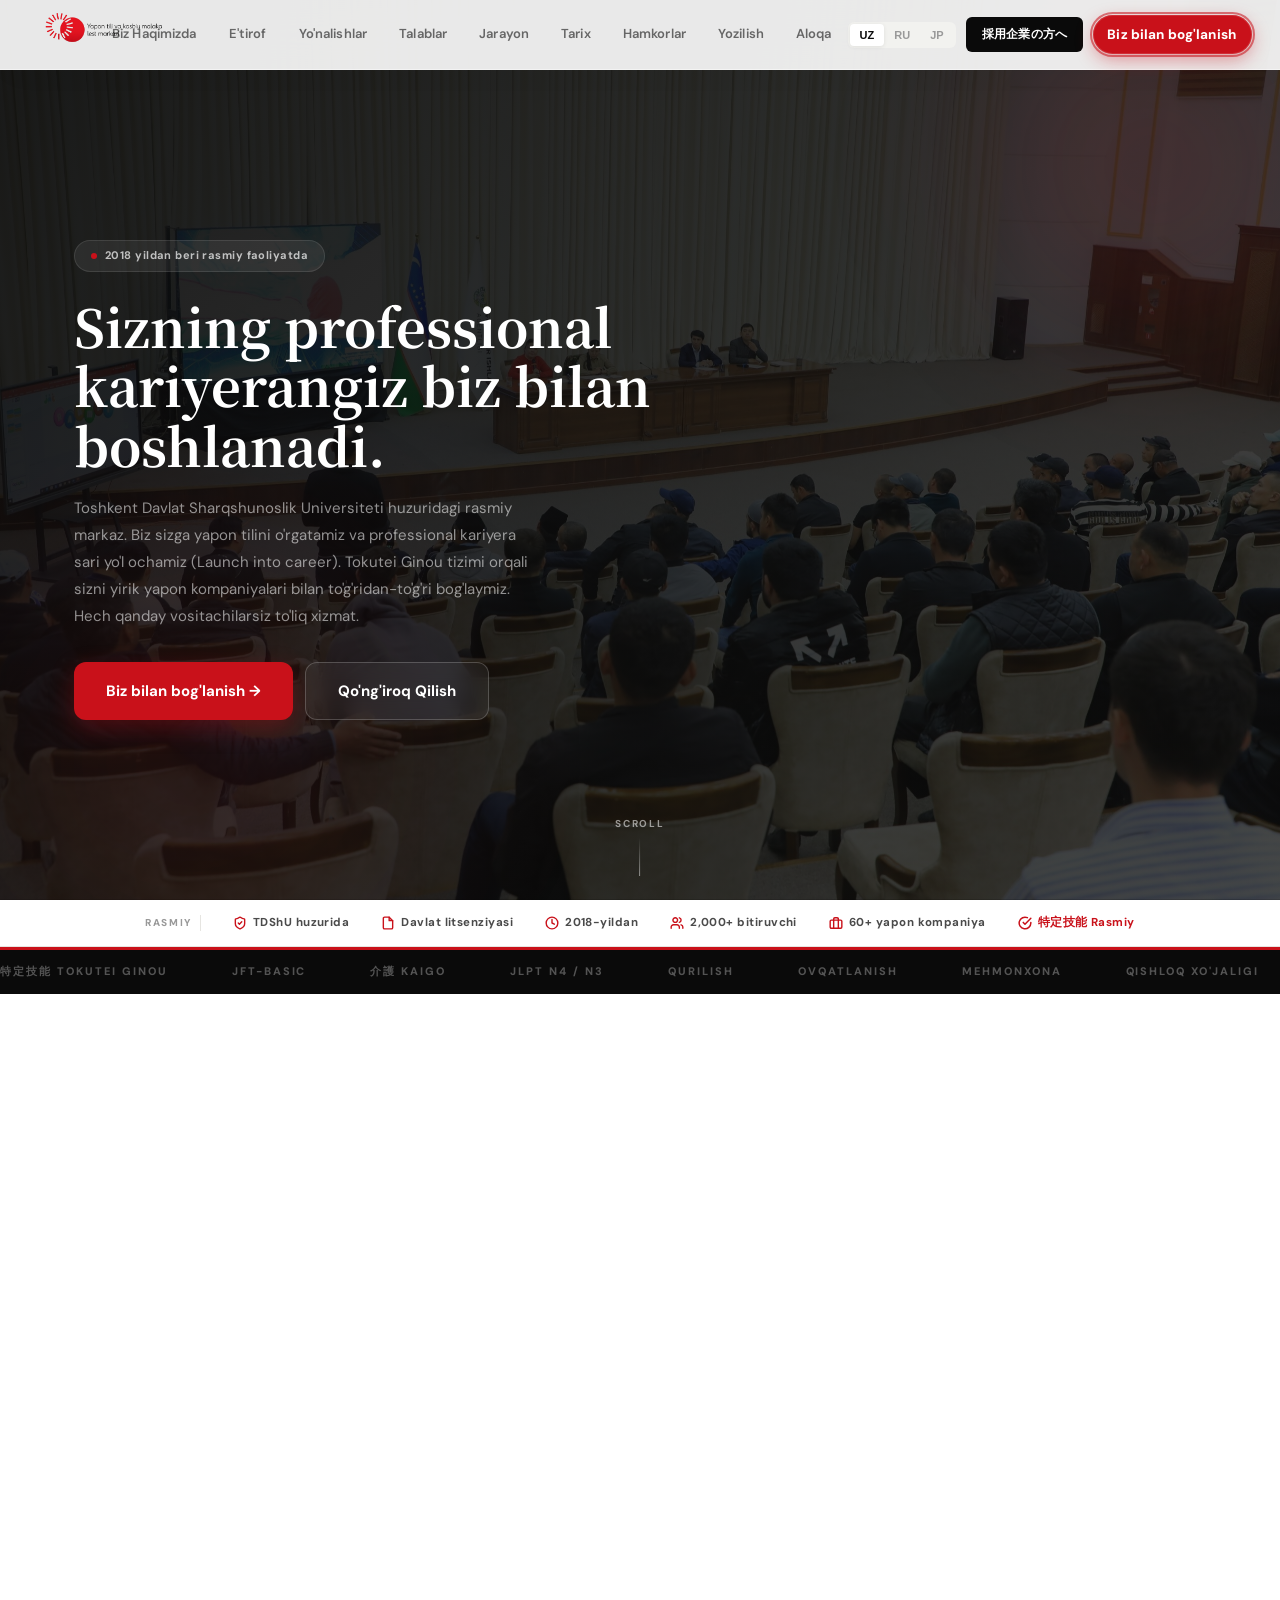
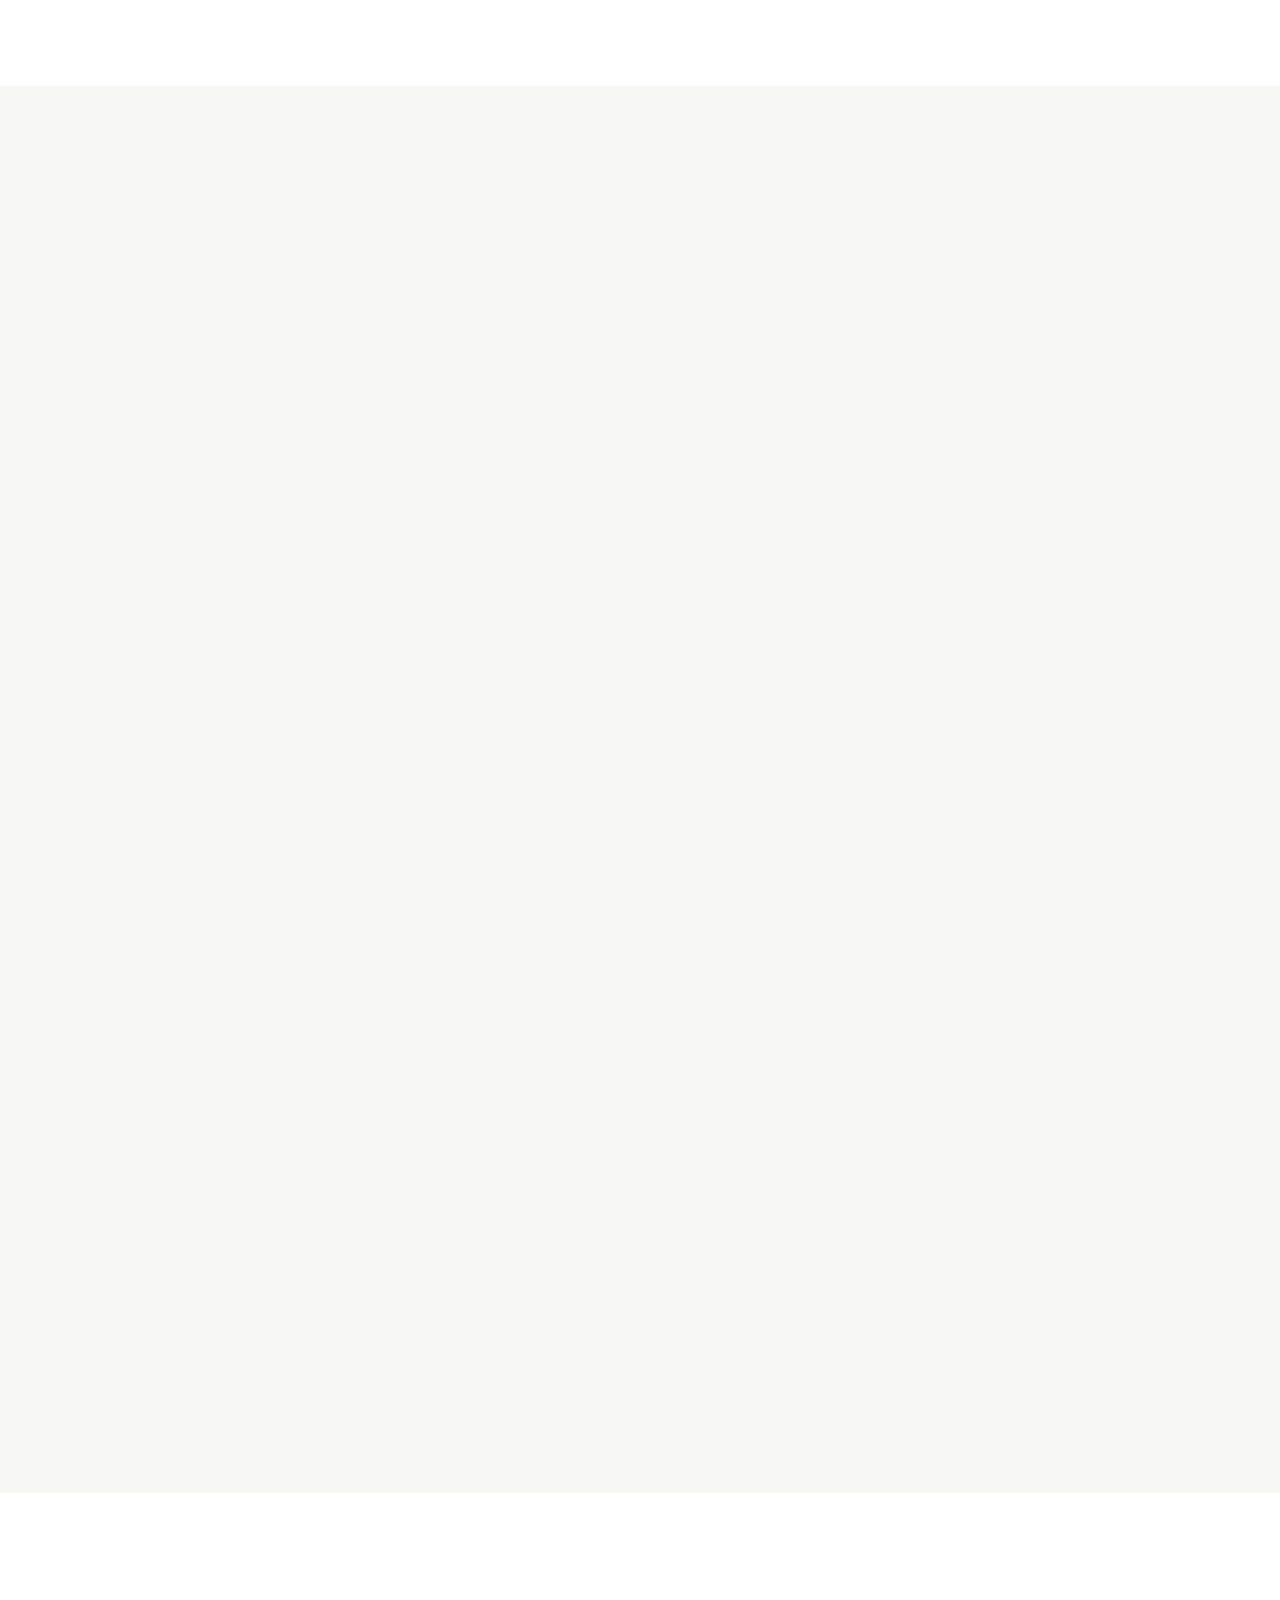
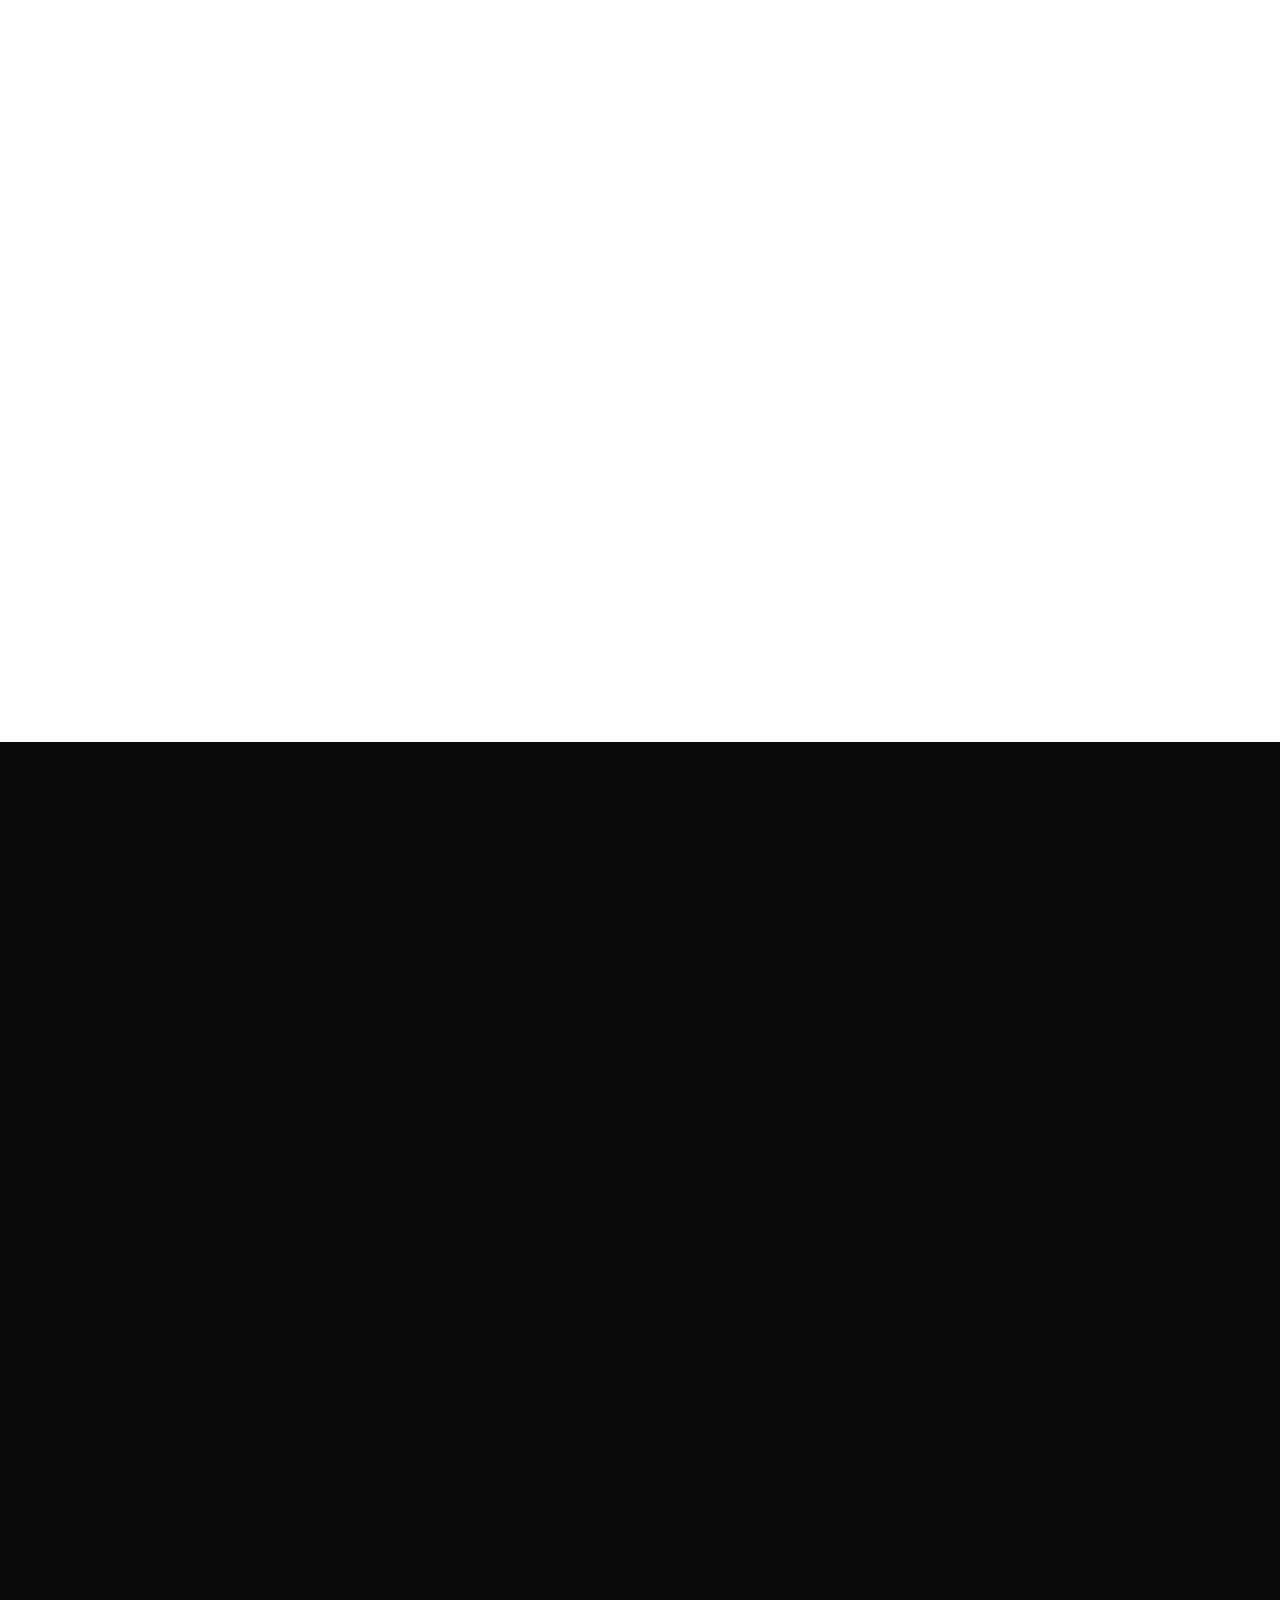
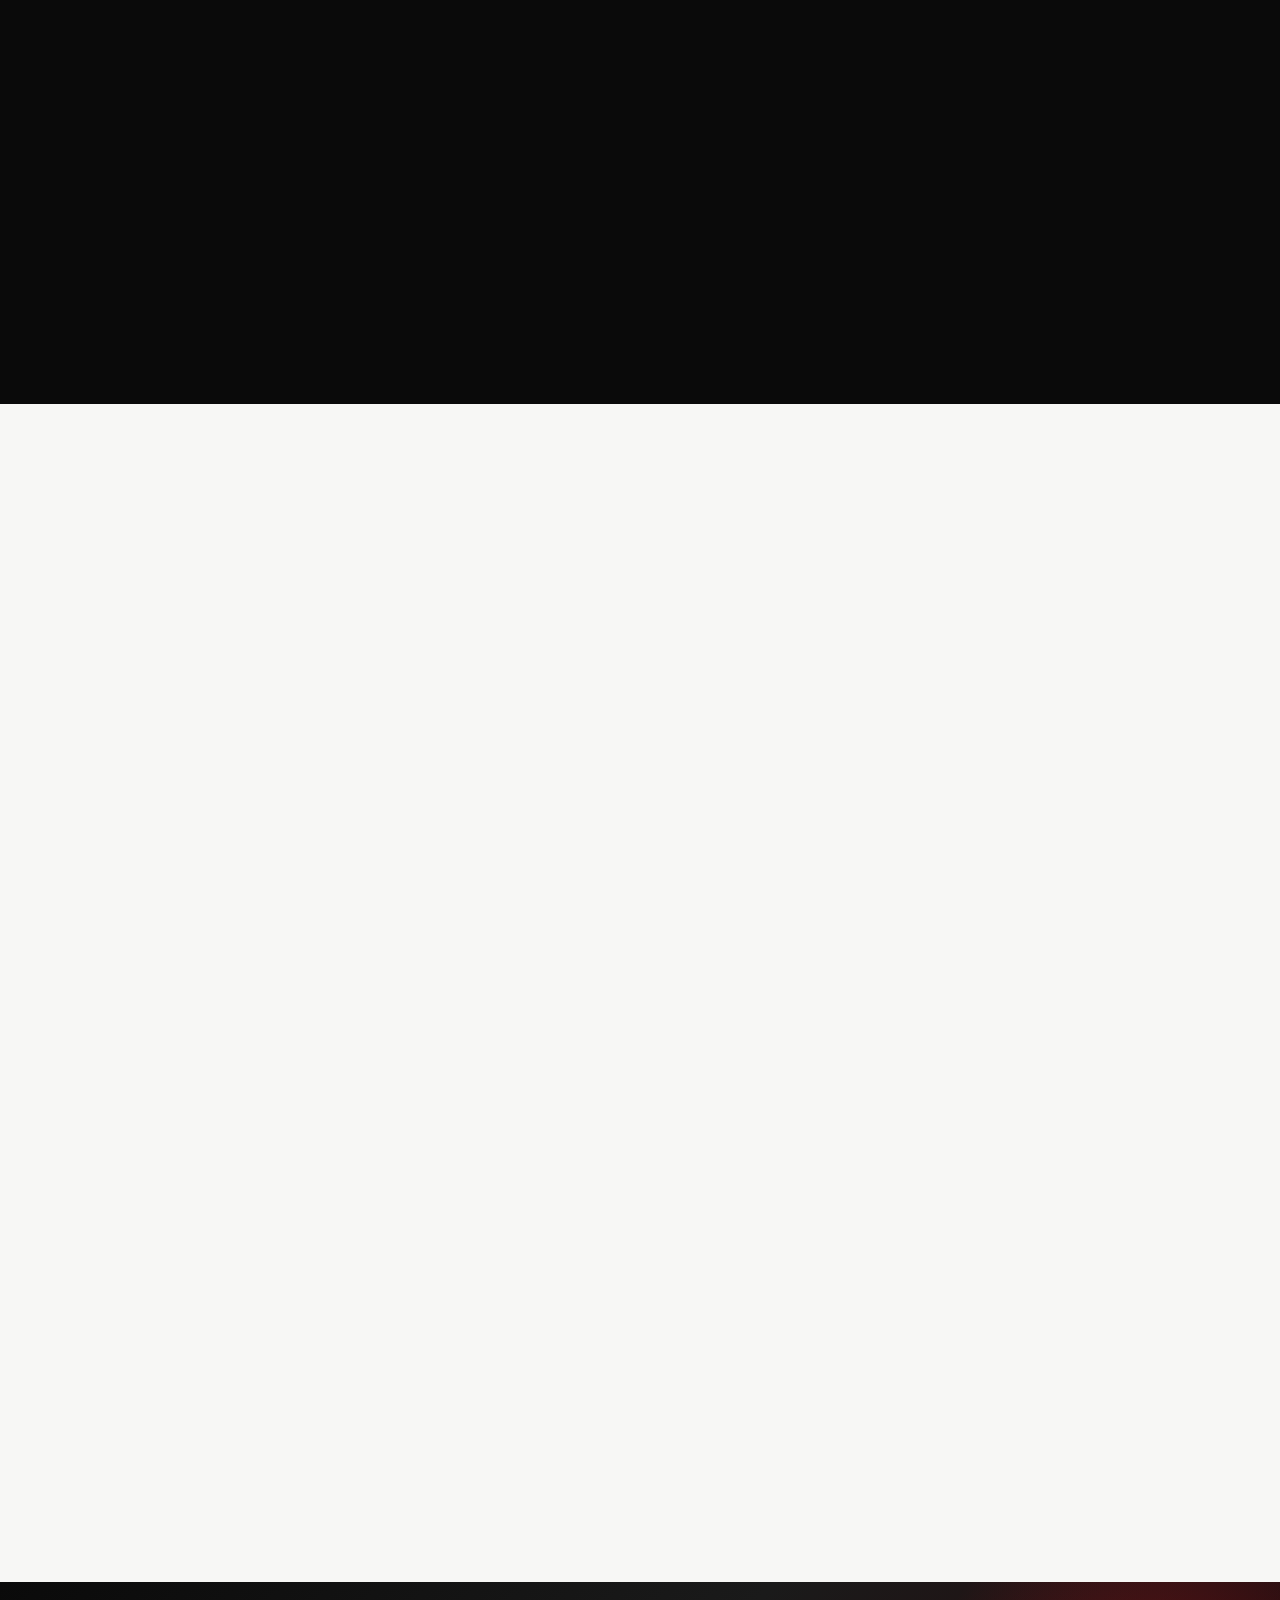
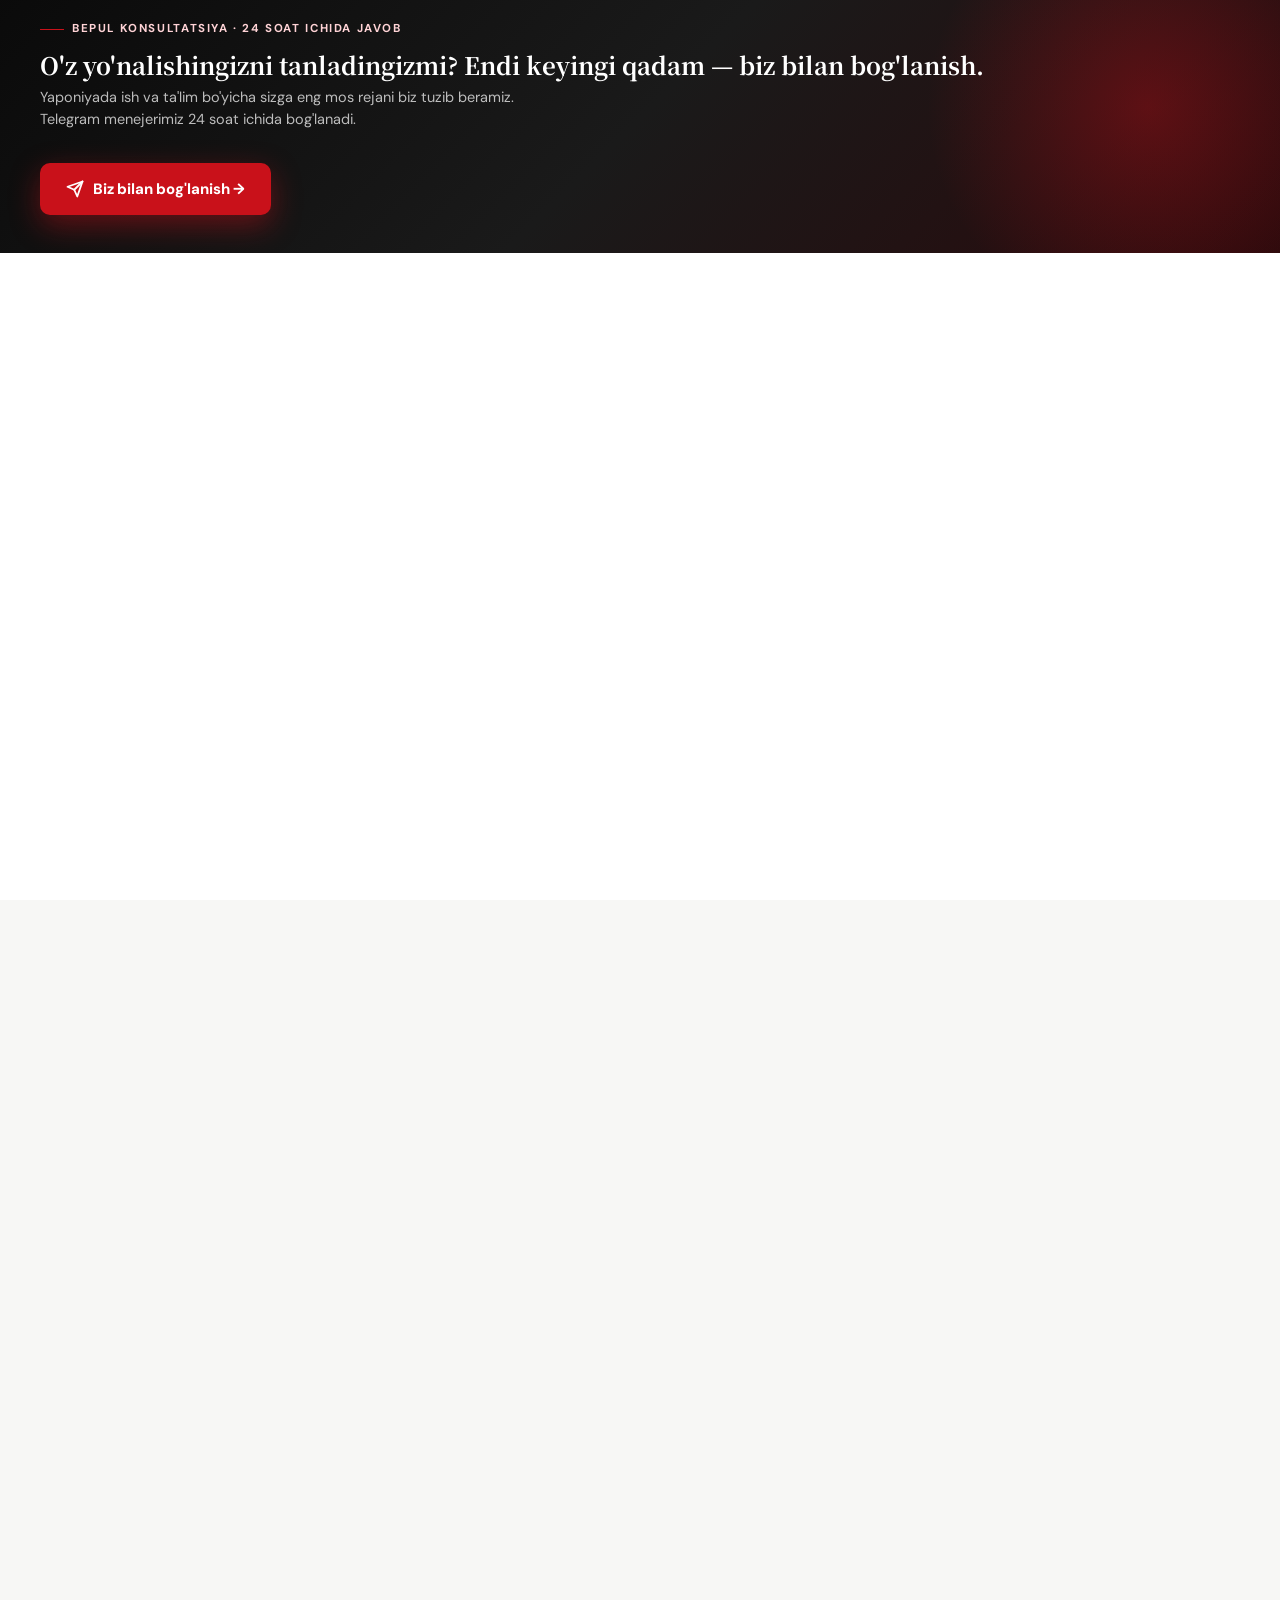
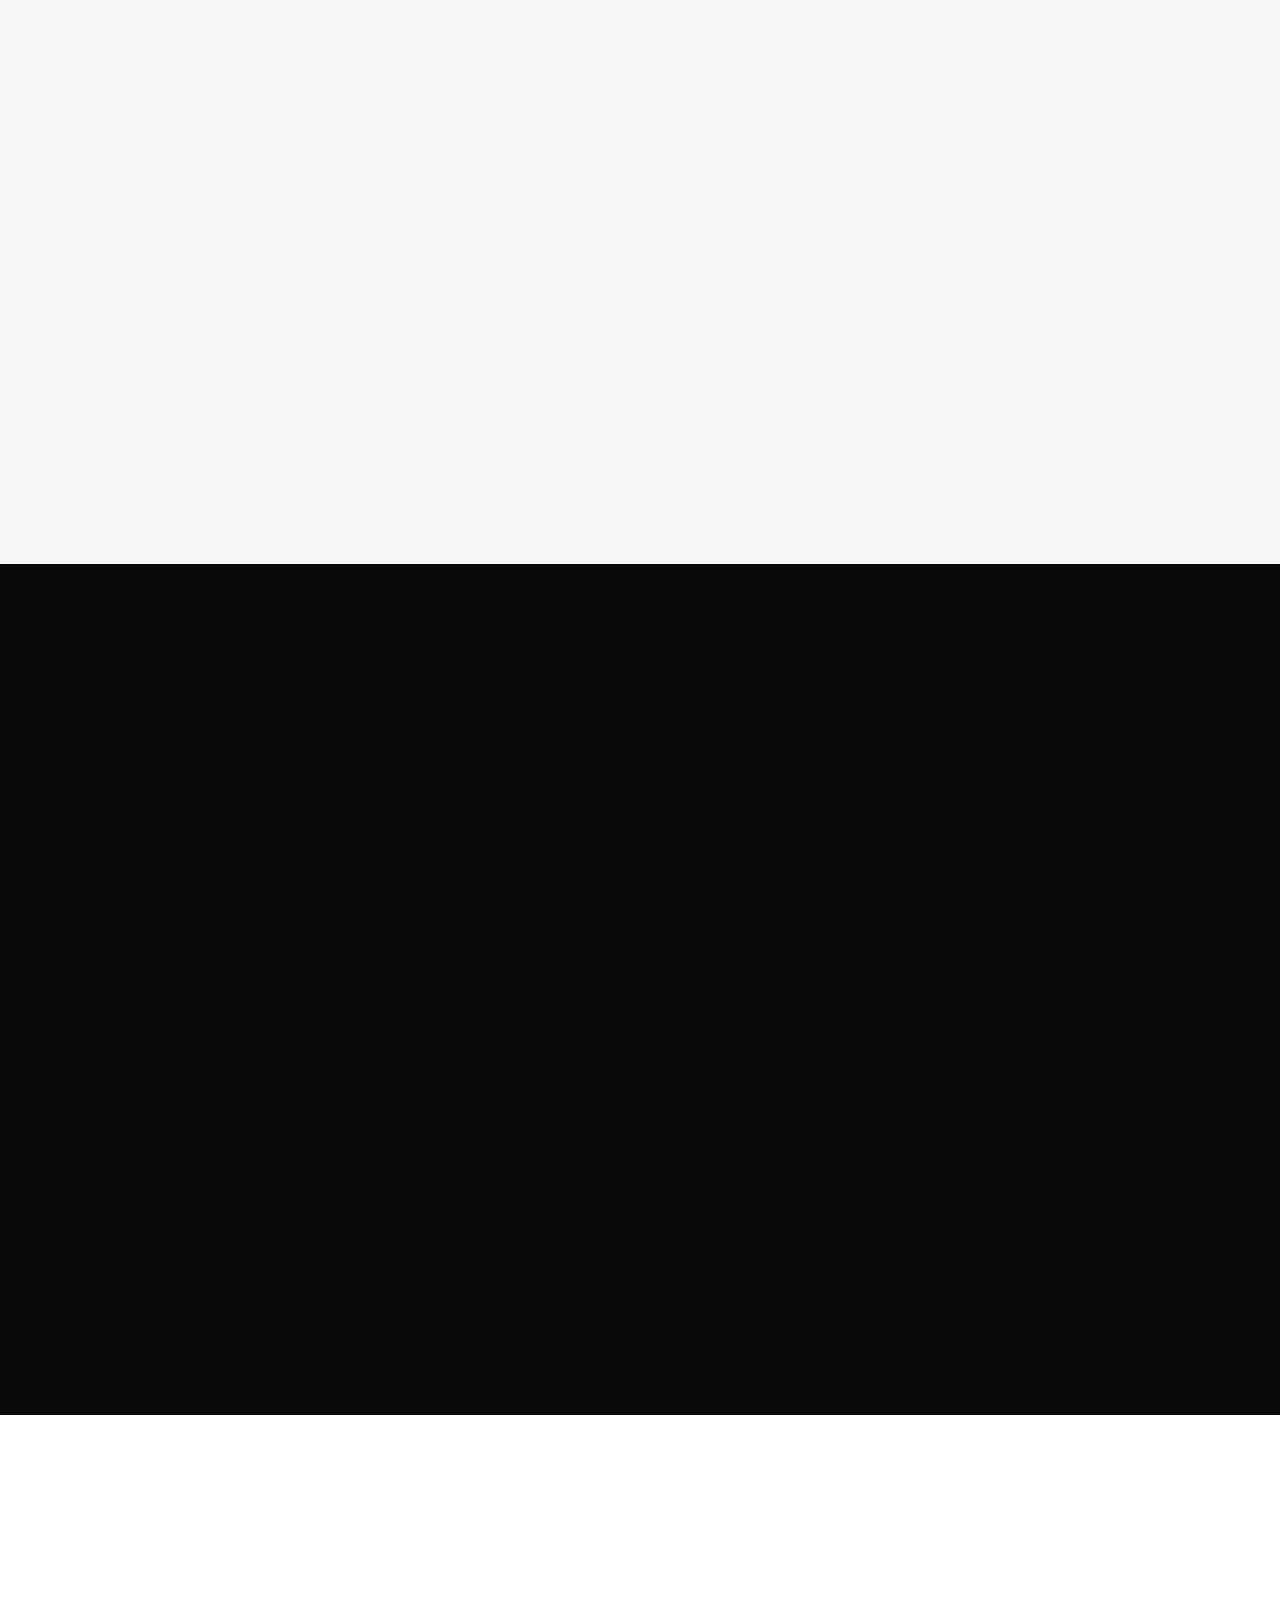
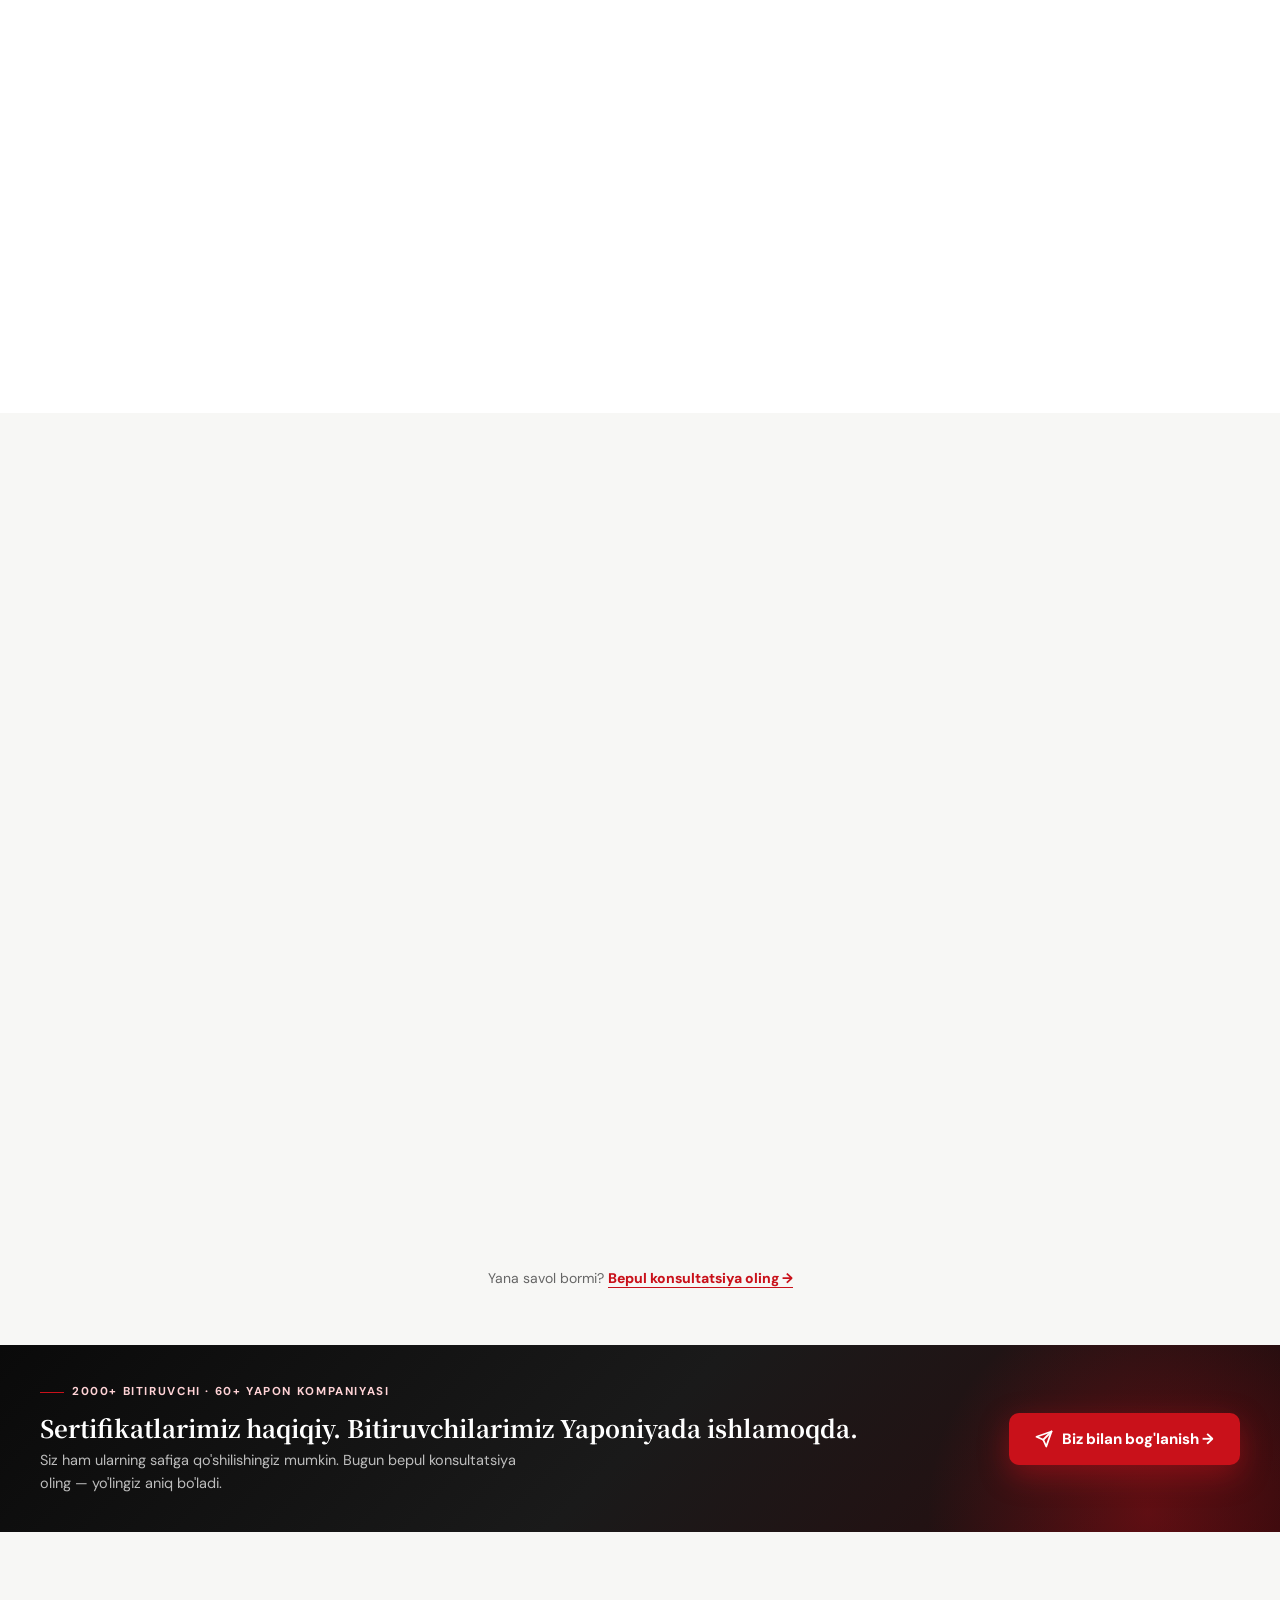
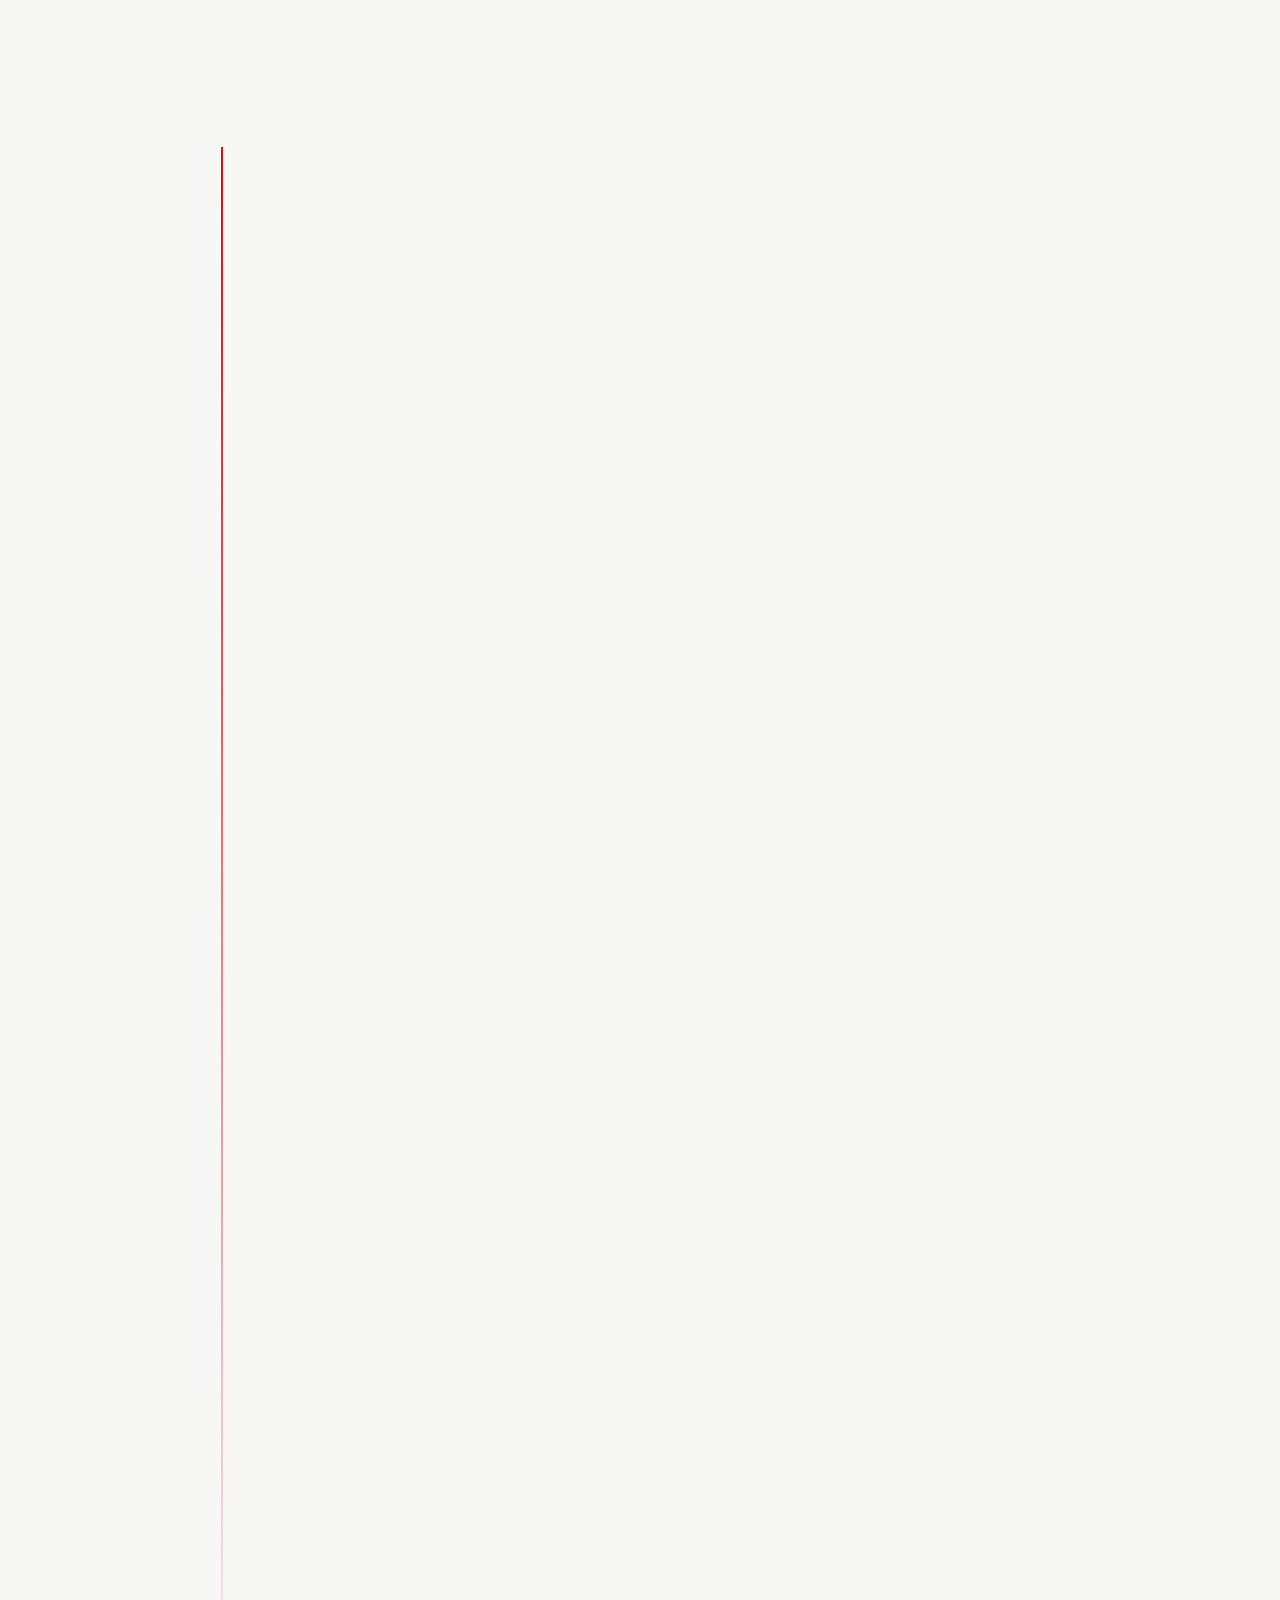
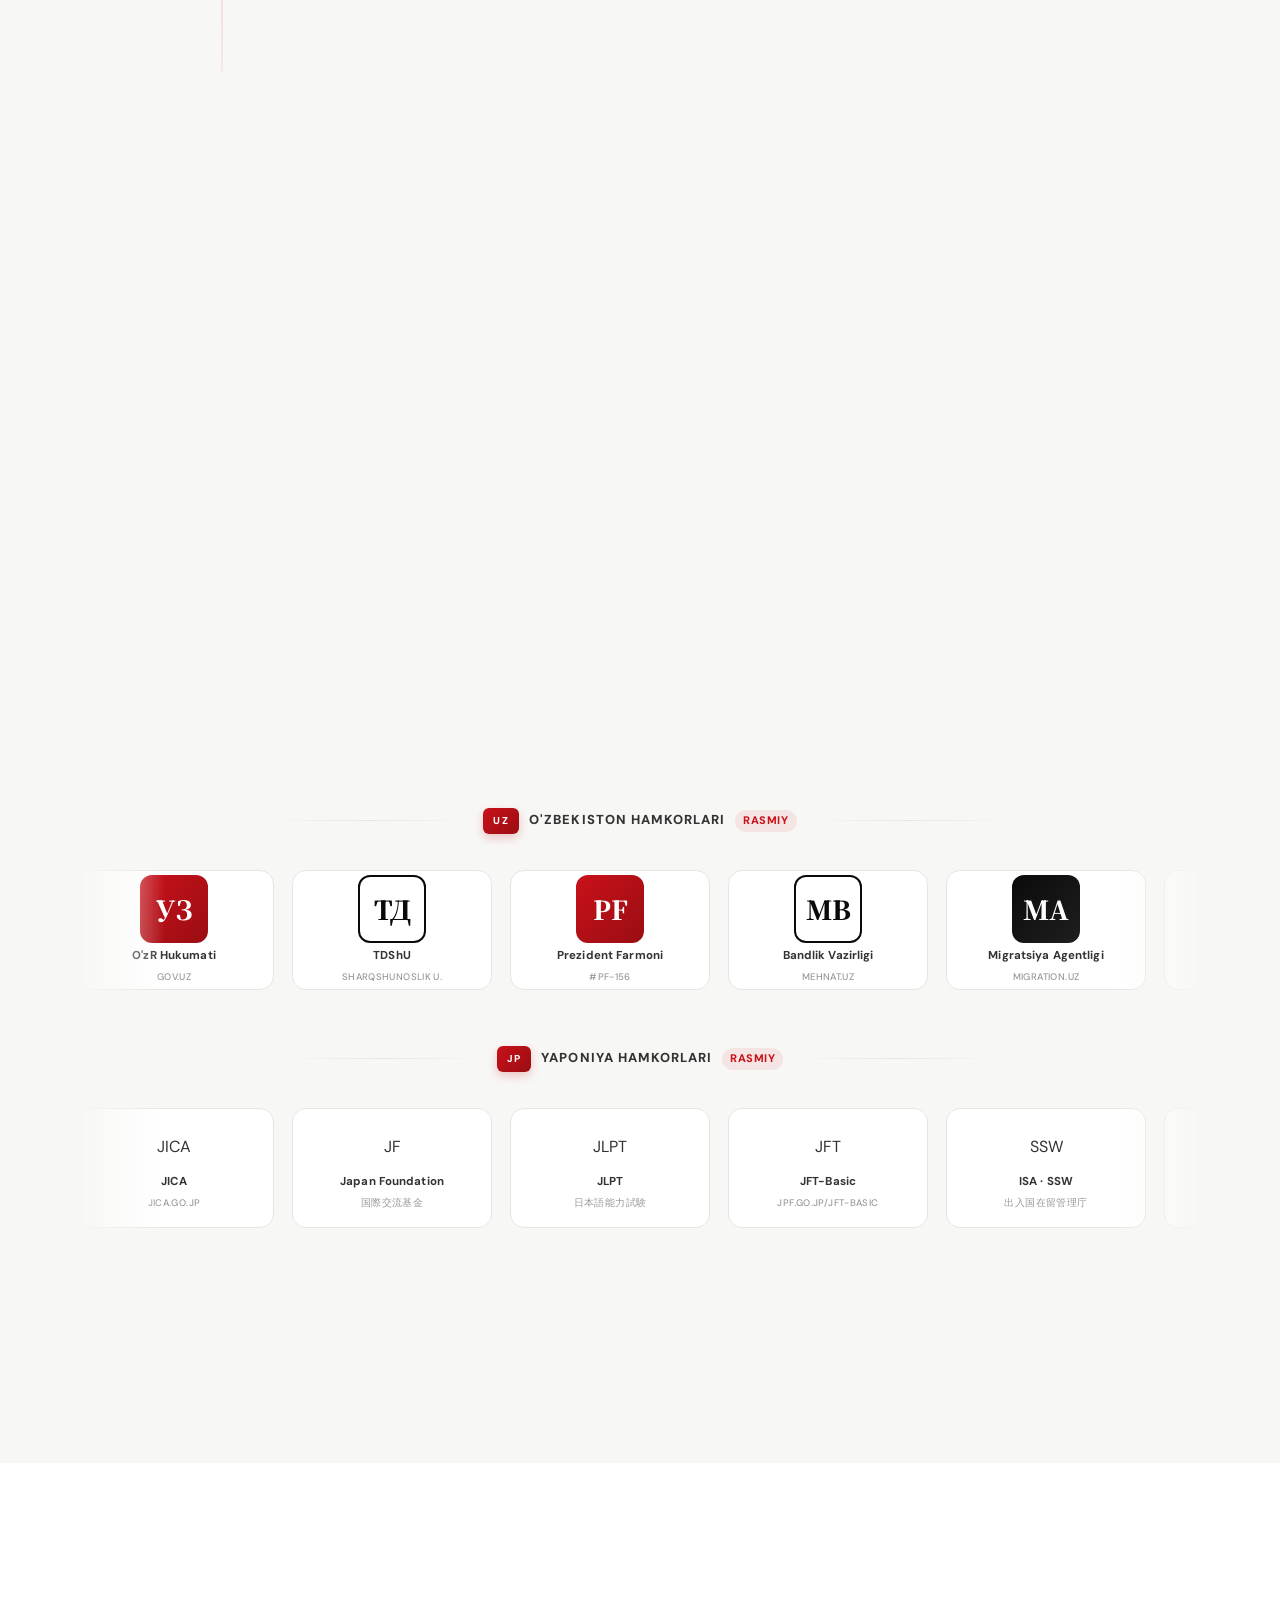
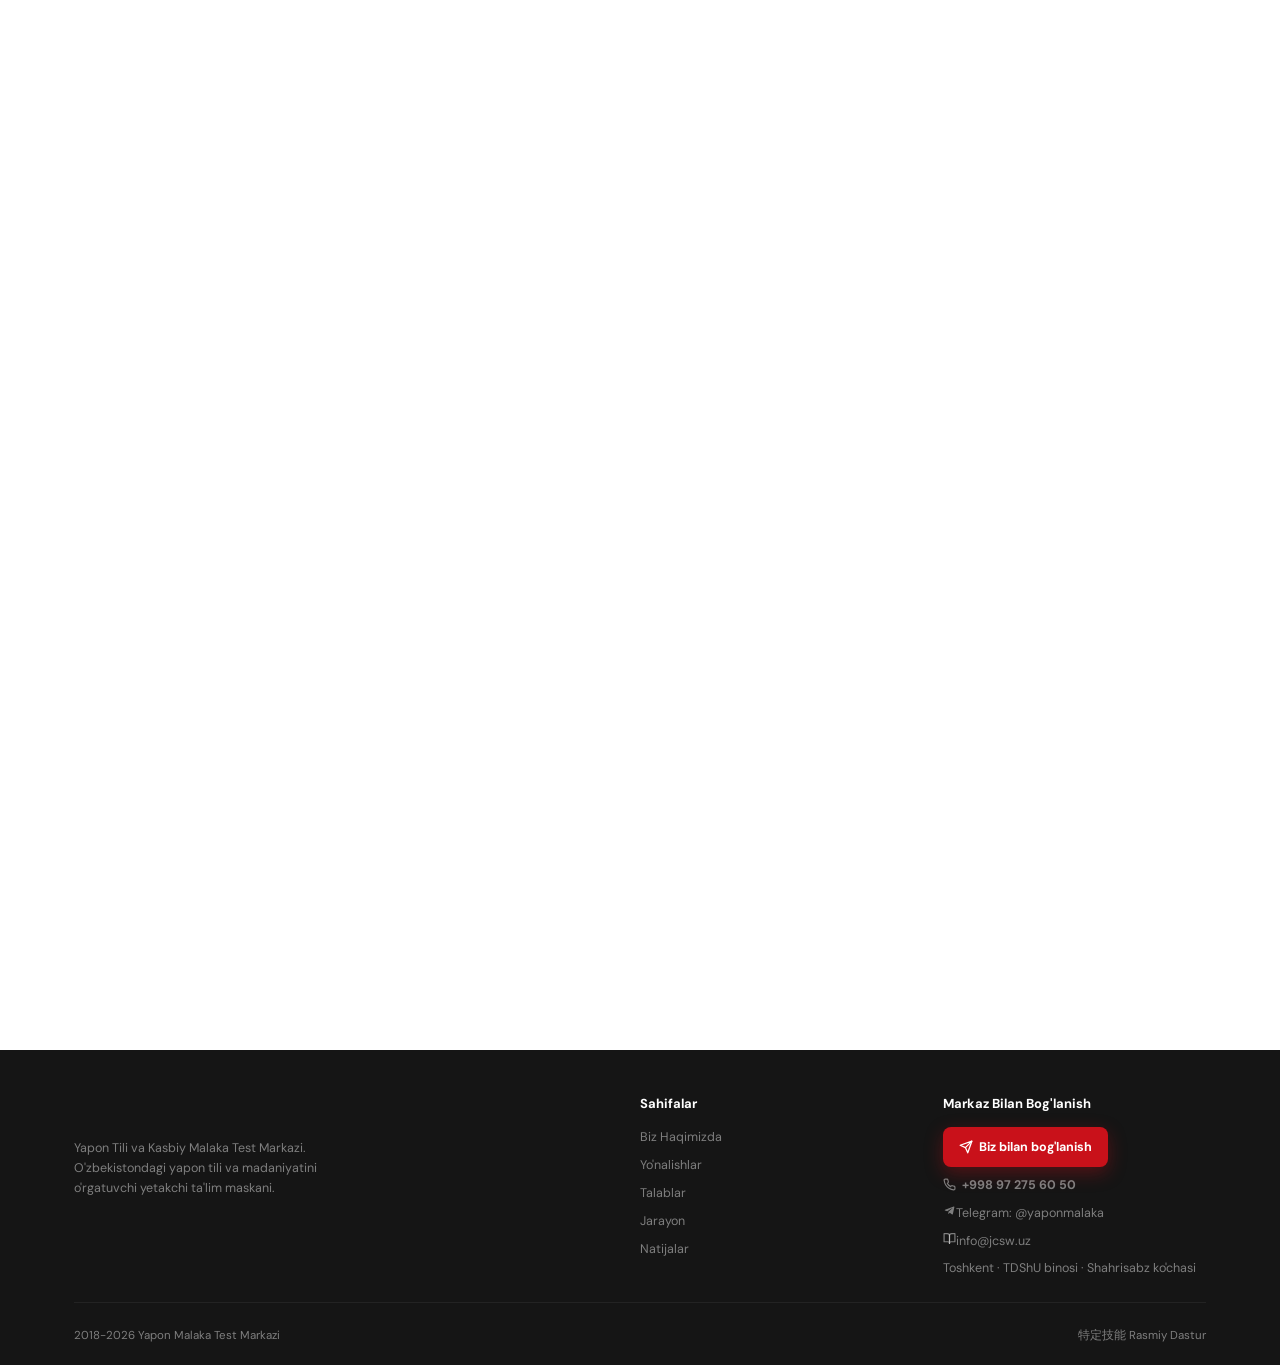
==== commit 5231b2c0: "Refine Ibrat section: professional collab icon, compact layout, fix favicon to match logo, replace a" ====
--- a/index.html
+++ b/index.html
@@ -152,7 +152,7 @@
       {"@type":"ListItem","position":7,"name":"Natijalar","item":"https://yaponmalaka.uz/#results"},
       {"@type":"ListItem","position":8,"name":"Markaz Tarixi","item":"https://yaponmalaka.uz/#timeline"},
       {"@type":"ListItem","position":9,"name":"Hamkorlarimiz","item":"https://yaponmalaka.uz/#partners"},
-      {"@type":"ListItem","position":10,"name":"Bizga yozilish","item":"https://yaponmalaka.uz/#apply"},
+      {"@type":"ListItem","position":10,"name":"Biz bilan bog'lanish","item":"https://yaponmalaka.uz/#apply"},
       {"@type":"ListItem","position":11,"name":"Aloqa","item":"https://yaponmalaka.uz/#contact"}
     ]
   }
@@ -206,9 +206,9 @@
       <button class="lang-btn" onclick="setLang('jp')">JP</button>
     </div>
     <a href="employers.html" class="btn-jp">採用企業の方へ</a>
-    <a href="#apply" class="nav-cta" data-apply="learn" data-i18n="nav_apply" aria-label="Kursga yozilish — bepul konsultatsiya"><svg width="14" height="14" viewBox="0 0 24 24" fill="none" stroke="currentColor" stroke-width="2.4" stroke-linecap="round" stroke-linejoin="round" aria-hidden="true"><path d="m22 2-7 20-4-9-9-4Z"/><path d="M22 2 11 13"/></svg>Kursga yozilish</a>
-  </div>
-  <button class="hamburger" onclick="this.classList.toggle('open');document.querySelector('.mob-nav').classList.toggle('show')" aria-label="Menu"><span></span><span></span><span></span></button>
+    <a href="#apply" class="nav-cta" data-apply="learn" data-i18n="nav_apply" aria-label="Biz bilan bog'lanish"><svg width="14" height="14" viewBox="0 0 24 24" fill="none" stroke="currentColor" stroke-width="2.4" stroke-linecap="round" stroke-linejoin="round" aria-hidden="true"><path d="m22 2-7 20-4-9-9-4Z"/><path d="M22 2 11 13"/></svg>Biz bilan bog'lanish</a>
+  </div>
+  <button class="hamburger" aria-label="Menu" aria-expanded="false"><span></span><span></span><span></span></button>
 </nav>
 <div class="mob-nav" role="navigation" aria-label="Mobil menyu">
   <a href="#about" data-i18n="nav_about">Biz Haqimizda</a>
@@ -218,11 +218,12 @@
   <a href="#requirements" data-i18n="nav_req">Talablar</a>
   <a href="#process" data-i18n="nav_process">Jarayon</a>
   <a href="#results" data-i18n="nav_results">Natijalar</a>
+  <a href="#ibrat">Ibrat Farzandlari</a>
   <a href="#timeline" data-i18n="nav_timeline">Markaz Tarixi</a>
   <a href="#partners" data-i18n="nav_partners">Hamkorlar</a>
   <a href="#contact" data-i18n="nav_contact">Aloqa</a>
   <a href="employers.html" class="mob-jp">採用企業の方へ →</a>
-  <a href="#apply" class="btn-r" data-apply="learn" style="text-align:center;justify-content:center;margin-top:12px" data-i18n="nav_apply"><svg width="18" height="18" viewBox="0 0 24 24" fill="none" stroke="currentColor" stroke-width="2.2" stroke-linecap="round" stroke-linejoin="round" aria-hidden="true"><path d="m22 2-7 20-4-9-9-4Z"/><path d="M22 2 11 13"/></svg>Bepul konsultatsiya</a>
+  <a href="#apply" class="btn-r" data-apply="learn" style="text-align:center;justify-content:center;margin-top:12px" data-i18n="nav_apply"><svg width="18" height="18" viewBox="0 0 24 24" fill="none" stroke="currentColor" stroke-width="2.2" stroke-linecap="round" stroke-linejoin="round" aria-hidden="true"><path d="m22 2-7 20-4-9-9-4Z"/><path d="M22 2 11 13"/></svg>Biz bilan bog'lanish</a>
 </div>
 
 <!-- HERO — full viewport -->
@@ -236,7 +237,7 @@
       <h1 data-i18n="hero_h1">Yaponiyada <em>halol ishlash</em> — bu biz bilan boshlanadi.</h1>
       <p class="hero-desc" data-i18n="hero_p">Toshkent Davlat Sharqshunoslik Universiteti huzuridagi rasmiy markaz. Tokutei Ginou (特定技能) tizimi orqali yapon kompaniyalari bilan to'g'ridan-to'g'ri bog'laymiz. Vositachilar yo'q. Yashirin to'lovlar yo'q.</p>
       <div class="hero-btns">
-        <a href="#apply" class="btn-r" data-apply="learn" data-i18n="hero_apply">Bizga yozilish →</a>
+        <a href="#apply" class="btn-r" data-apply="learn" data-i18n="hero_apply">Biz bilan bog'lanish →</a>
         <a href="https://t.me/yaponmalaka" target="_blank" rel="noopener" class="btn-o" data-i18n="hero_call"><svg width="20" height="20" viewBox="0 0 24 24" fill="none" stroke="currentColor" stroke-width="2" stroke-linecap="round" stroke-linejoin="round" aria-hidden="true"><path d="m22 2-7 20-4-9-9-4Z"/><path d="M22 2 11 13"/></svg>Telegram orqali yozish</a>
       </div>
     </div>
@@ -462,6 +463,68 @@
   </div>
 </section>
 
+<!-- IBRAT FARZANDLARI — YouTube Lessons (compact) -->
+<section id="ibrat" class="s-dark" style="overflow:hidden">
+  <div class="w">
+    <!-- Collaboration badge -->
+    <div class="ibrat-collab-bar rv">
+      <span class="ibrat-collab-name">IBRAT FARZANDLARI</span>
+      <span class="ibrat-collab-icon" aria-label="hamkorlik"><svg width="16" height="16" viewBox="0 0 24 24" fill="none" stroke="currentColor" stroke-width="2.2" stroke-linecap="round" stroke-linejoin="round"><path d="M10 13a5 5 0 0 0 7.54.54l3-3a5 5 0 0 0-7.07-7.07l-1.72 1.71"/><path d="M14 11a5 5 0 0 0-7.54-.54l-3 3a5 5 0 0 0 7.07 7.07l1.71-1.71"/></svg></span>
+      <span class="ibrat-collab-name">YAPON MALAKA TEST MARKAZI</span>
+    </div>
+
+    <div class="head rv" style="text-align:center">
+      <h2 class="title" style="color:#fff;font-size:clamp(22px,3.2vw,32px)">Yapon tilini noldan — <em style="color:var(--red);font-style:normal">bepul</em> video darslar</h2>
+      <p class="sub" style="margin:0 auto 32px;color:rgba(255,255,255,.5);max-width:560px;font-size:14px">Professional yapon tili kursi. <strong style="color:#fff">69 ta video dars</strong> — barchasi YouTube'da bepul.</p>
+    </div>
+
+    <!-- Compact player + lesson strip layout -->
+    <div class="ibrat-compact rv">
+      <div class="ibrat-player">
+        <div class="ibrat-player-inner">
+          <iframe src="https://www.youtube.com/embed/videoseries?list=PLkREkayoYCyLSAH-_PxAXYW9HM0iNuAbj&rel=0&modestbranding=1" title="Ibrat Farzandlari — Yapon tili kursi" frameborder="0" allow="accelerometer; autoplay; clipboard-write; encrypted-media; gyroscope; picture-in-picture; web-share" referrerpolicy="strict-origin-when-cross-origin" allowfullscreen loading="lazy"></iframe>
+        </div>
+      </div>
+
+      <!-- Lesson list strip -->
+      <div class="ibrat-list">
+        <div class="ibrat-list-head">
+          <span class="ibrat-list-tag"><svg width="14" height="14" viewBox="0 0 24 24" fill="none" stroke="currentColor" stroke-width="2.2" stroke-linecap="round" stroke-linejoin="round"><rect x="2" y="3" width="20" height="14" rx="2"/><path d="m8 21 4-4 4 4"/></svg>Darslar ro'yxati</span>
+          <span class="ibrat-list-count">69 video</span>
+        </div>
+        <a href="https://www.youtube.com/watch?v=YZNSQa5rZMo&list=PLkREkayoYCyLSAH-_PxAXYW9HM0iNuAbj&index=1" target="_blank" rel="noopener" class="ibrat-row">
+          <span class="ibrat-row-num">01</span>
+          <div class="ibrat-row-info"><strong>Yaponiya bilan tanishuv</strong><span>1-dars · Kirish · 14:10</span></div>
+          <svg class="ibrat-row-arrow" width="14" height="14" viewBox="0 0 24 24" fill="none" stroke="currentColor" stroke-width="2.4" stroke-linecap="round" stroke-linejoin="round"><path d="M7 7h10v10"/><path d="M7 17 17 7"/></svg>
+        </a>
+        <a href="https://www.youtube.com/watch?v=YZNSQa5rZMo&list=PLkREkayoYCyLSAH-_PxAXYW9HM0iNuAbj&index=2" target="_blank" rel="noopener" class="ibrat-row">
+          <span class="ibrat-row-num">02</span>
+          <div class="ibrat-row-info"><strong>Hiragana alifbosi</strong><span>2-dars · Yozuv · 22:39</span></div>
+          <svg class="ibrat-row-arrow" width="14" height="14" viewBox="0 0 24 24" fill="none" stroke="currentColor" stroke-width="2.4" stroke-linecap="round" stroke-linejoin="round"><path d="M7 7h10v10"/><path d="M7 17 17 7"/></svg>
+        </a>
+        <a href="https://www.youtube.com/watch?v=YZNSQa5rZMo&list=PLkREkayoYCyLSAH-_PxAXYW9HM0iNuAbj&index=3" target="_blank" rel="noopener" class="ibrat-row">
+          <span class="ibrat-row-num">03</span>
+          <div class="ibrat-row-info"><strong>Katakana alifbosi</strong><span>3-dars · Yozuv · 23:59</span></div>
+          <svg class="ibrat-row-arrow" width="14" height="14" viewBox="0 0 24 24" fill="none" stroke="currentColor" stroke-width="2.4" stroke-linecap="round" stroke-linejoin="round"><path d="M7 7h10v10"/><path d="M7 17 17 7"/></svg>
+        </a>
+
+        <!-- Continuation dots -->
+        <div class="ibrat-more">
+          <span class="ibrat-dots"><span></span><span></span><span></span></span>
+          <span>va yana 66+ dars mavjud</span>
+        </div>
+
+        <!-- YouTube CTA -->
+        <a href="https://www.youtube.com/playlist?list=PLkREkayoYCyLSAH-_PxAXYW9HM0iNuAbj" target="_blank" rel="noopener" class="ibrat-btn">
+          <svg width="20" height="20" viewBox="0 0 24 24" fill="currentColor" aria-hidden="true"><path d="M23.498 6.186a3.016 3.016 0 0 0-2.122-2.136C19.505 3.545 12 3.545 12 3.545s-7.505 0-9.377.505A3.017 3.017 0 0 0 .502 6.186C0 8.07 0 12 0 12s0 3.93.502 5.814a3.016 3.016 0 0 0 2.122 2.136c1.871.505 9.376.505 9.376.505s7.505 0 9.377-.505a3.015 3.015 0 0 0 2.122-2.136C24 15.93 24 12 24 12s0-3.93-.502-5.814zM9.545 15.568V8.432L15.818 12l-6.273 3.568z"/></svg>
+          Barcha darslar — YouTube Playlist
+          <svg width="14" height="14" viewBox="0 0 24 24" fill="none" stroke="currentColor" stroke-width="2.4" stroke-linecap="round" stroke-linejoin="round" aria-hidden="true"><path d="M7 7h10v10"/><path d="M7 17 17 7"/></svg>
+        </a>
+      </div>
+    </div>
+  </div>
+</section>
+
 <!-- WHY US -->
 <section id="why" class="s-dark">
   <div class="w">
@@ -521,14 +584,14 @@
 </section>
 
 <!-- CTA BANNER 1 — after Sectors -->
-<aside class="cta-banner" aria-label="Kursga yozilish chaqiriqi">
+<aside class="cta-banner" aria-label="Biz bilan bog'lanish">
   <div class="cta-banner-inner">
     <div>
       <div class="cta-banner-meta" data-i18n="cta1_meta">Bepul konsultatsiya · 24 soat ichida javob</div>
-      <h3 data-i18n="cta1_h">O'z yo'nalishingizni tanladingizmi? Endi keyingi qadam — bizga yozilish.</h3>
+      <h3 data-i18n="cta1_h">O'z yo'nalishingizni tanladingizmi? Endi keyingi qadam — biz bilan bog'lanish.</h3>
       <p data-i18n="cta1_p">Yaponiyada ish va ta'lim bo'yicha sizga eng mos rejani biz tuzib beramiz. Telegram menejerimiz 24 soat ichida bog'lanadi.</p>
     </div>
-    <a href="#apply" class="cta-banner-btn" data-apply="course" data-i18n="cta1_btn" aria-label="Kursga yozilish"><svg width="18" height="18" viewBox="0 0 24 24" fill="none" stroke="currentColor" stroke-width="2.4" stroke-linecap="round" stroke-linejoin="round" aria-hidden="true"><path d="m22 2-7 20-4-9-9-4Z"/><path d="M22 2 11 13"/></svg>Kursga yozilish →</a>
+    <a href="#apply" class="cta-banner-btn" data-apply="course" data-i18n="cta1_btn" aria-label="Biz bilan bog'lanish"><svg width="18" height="18" viewBox="0 0 24 24" fill="none" stroke="currentColor" stroke-width="2.4" stroke-linecap="round" stroke-linejoin="round" aria-hidden="true"><path d="m22 2-7 20-4-9-9-4Z"/><path d="M22 2 11 13"/></svg>Biz bilan bog'lanish →</a>
   </div>
 </aside>
 
@@ -576,7 +639,7 @@
         <h2 class="title" style="color:#fff;margin-bottom:8px" data-i18n="proc_title">Ta'limdan Yaponiyaga uchishgacha — 6 qadam</h2>
         <p class="sub" style="margin:0;max-width:520px" data-i18n="proc_sub">Har bir qadam shaffof. Har bir hujjat rasmiy. Yashirin to'lov mavjud emas.</p>
       </div>
-      <a href="#apply" class="btn-r" data-apply="learn" style="flex-shrink:0;align-self:flex-end"><svg width="18" height="18" viewBox="0 0 24 24" fill="none" stroke="currentColor" stroke-width="2.2" stroke-linecap="round" stroke-linejoin="round" aria-hidden="true"><path d="m22 2-7 20-4-9-9-4Z"/><path d="M22 2 11 13"/></svg>Bepul konsultatsiya</a>
+      <a href="#apply" class="btn-r" data-apply="learn" style="flex-shrink:0;align-self:flex-end"><svg width="18" height="18" viewBox="0 0 24 24" fill="none" stroke="currentColor" stroke-width="2.2" stroke-linecap="round" stroke-linejoin="round" aria-hidden="true"><path d="m22 2-7 20-4-9-9-4Z"/><path d="M22 2 11 13"/></svg>Biz bilan bog'lanish</a>
     </div>
     <div class="proc-grid">
       <div class="proc-card rv">
@@ -720,14 +783,14 @@
 </section>
 
 <!-- CTA BANNER 2 — after Results -->
-<aside class="cta-banner" aria-label="Bepul konsultatsiya chaqiriqi">
+<aside class="cta-banner" aria-label="Biz bilan bog'lanish">
   <div class="cta-banner-inner">
     <div>
       <div class="cta-banner-meta" data-i18n="cta2_meta">2000+ bitiruvchi · 60+ yapon kompaniyasi</div>
       <h3 data-i18n="cta2_h">Sertifikatlarimiz haqiqiy. Bitiruvchilarimiz Yaponiyada ishlamoqda.</h3>
       <p data-i18n="cta2_p">Siz ham ularning safiga qo'shilishingiz mumkin. Bugun bepul konsultatsiya oling — yo'lingiz aniq bo'ladi.</p>
     </div>
-    <a href="#apply" class="cta-banner-btn" data-apply="learn" data-i18n="cta2_btn" aria-label="Bepul konsultatsiya olish"><svg width="18" height="18" viewBox="0 0 24 24" fill="none" stroke="currentColor" stroke-width="2.4" stroke-linecap="round" stroke-linejoin="round" aria-hidden="true"><path d="m22 2-7 20-4-9-9-4Z"/><path d="M22 2 11 13"/></svg>Bepul konsultatsiya →</a>
+    <a href="#apply" class="cta-banner-btn" data-apply="learn" data-i18n="cta2_btn" aria-label="Biz bilan bog'lanish"><svg width="18" height="18" viewBox="0 0 24 24" fill="none" stroke="currentColor" stroke-width="2.4" stroke-linecap="round" stroke-linejoin="round" aria-hidden="true"><path d="m22 2-7 20-4-9-9-4Z"/><path d="M22 2 11 13"/></svg>Biz bilan bog'lanish →</a>
   </div>
 </aside>
 
@@ -925,7 +988,7 @@
 <section id="apply" class="s-wh">
   <div class="w">
     <div class="head rv" style="text-align:center">
-      <span class="tag" data-i18n="apply_tag">Bizga yozilish</span>
+      <span class="tag" data-i18n="apply_tag">Biz bilan bog'lanish</span>
       <h2 class="title" data-i18n="apply_title">Bugun birinchi qadamni qo'ying.</h2>
       <p class="sub" style="margin:0 auto 36px" data-i18n="apply_sub">Maqsadingizga mos yo'nalishni tanlang — biz bepul konsultatsiya bilan bog'lanamiz. Telegram orqali zudlik bilan javob beramiz.</p>
     </div>
@@ -1097,7 +1160,7 @@
 <button type="button" class="back-top" id="backTop" aria-label="Yuqoriga qaytish" title="Yuqoriga"><svg width="18" height="18" viewBox="0 0 24 24" fill="none" stroke="currentColor" stroke-width="2.4" stroke-linecap="round" stroke-linejoin="round" aria-hidden="true"><path d="M12 19V5"/><path d="m5 12 7-7 7 7"/></svg></button>
 
 <!-- Floating mobile lead CTA -->
-<a href="#apply" class="float-cta" data-apply="learn" aria-label="Bepul konsultatsiya"><svg width="18" height="18" viewBox="0 0 24 24" fill="none" stroke="currentColor" stroke-width="2.4" stroke-linecap="round" stroke-linejoin="round" aria-hidden="true"><path d="m22 2-7 20-4-9-9-4Z"/><path d="M22 2 11 13"/></svg><span>Bepul konsultatsiya</span></a>
+<a href="#apply" class="float-cta" data-apply="learn" aria-label="Biz bilan bog'lanish"><svg width="18" height="18" viewBox="0 0 24 24" fill="none" stroke="currentColor" stroke-width="2.4" stroke-linecap="round" stroke-linejoin="round" aria-hidden="true"><path d="m22 2-7 20-4-9-9-4Z"/><path d="M22 2 11 13"/></svg><span>Biz bilan bog'lanish</span></a>
 
 <!-- FOOTER -->
 <footer>
@@ -1105,7 +1168,7 @@
     <div class="ft-grid">
       <div class="ft-brand"><img src="logo.png" alt="Yapon Malaka Test Markazi logosi" width="60" height="60" loading="lazy"><p data-i18n="footer_about">Yapon Tili va Kasbiy Malaka Test Markazi: O'zbekistonning rasmiy yapon tili ta'lim va ishga joylashtirish markazi. TDShU huzurida, 2018-yildan beri.</p></div>
       <div class="ft-col"><h4 data-i18n="footer_nav_h">Sahifalar</h4><a href="#about" data-i18n="nav_about">Biz Haqimizda</a><a href="#sectors" data-i18n="nav_sectors">Yo'nalishlar</a><a href="#requirements" data-i18n="nav_req">Talablar</a><a href="#process" data-i18n="nav_process">Jarayon</a><a href="#results" data-i18n="nav_results">Natijalar</a></div>
-      <div class="ft-col"><h4 data-i18n="footer_contact_h">Bog'lanish</h4><a href="#apply" class="ft-cta" data-apply="course" aria-label="Kursga yozilish"><svg width="14" height="14" viewBox="0 0 24 24" fill="none" stroke="currentColor" stroke-width="2.2" stroke-linecap="round" stroke-linejoin="round" aria-hidden="true" style="vertical-align:-2px;margin-right:6px"><path d="m22 2-7 20-4-9-9-4Z"/><path d="M22 2 11 13"/></svg><strong>Kursga yozilish</strong></a><a href="tel:+998972756050" rel="nofollow" aria-label="Telefon: +998 97 275 60 50"><svg width="13" height="13" viewBox="0 0 24 24" fill="none" stroke="currentColor" stroke-width="2.2" stroke-linecap="round" stroke-linejoin="round" aria-hidden="true" style="vertical-align:-2px;margin-right:6px"><path d="M22 16.92v3a2 2 0 0 1-2.18 2 19.79 19.79 0 0 1-8.63-3.07 19.5 19.5 0 0 1-6-6 19.79 19.79 0 0 1-3.07-8.67A2 2 0 0 1 4.11 2h3a2 2 0 0 1 2 1.72 12.84 12.84 0 0 0 .7 2.81 2 2 0 0 1-.45 2.11L8.09 9.91a16 16 0 0 0 6 6l1.27-1.27a2 2 0 0 1 2.11-.45 12.84 12.84 0 0 0 2.81.7A2 2 0 0 1 22 16.92z"/></svg><strong>+998 97 275 60 50</strong></a><a href="https://t.me/yaponmalaka" target="_blank" rel="noopener" aria-label="Telegram"><svg width="13" height="13" viewBox="0 0 24 24" fill="currentColor" aria-hidden="true"><path d="M9.78 18.65l.28-4.23 7.68-6.92c.34-.31-.07-.46-.52-.19L7.74 13.3 3.64 12c-.88-.25-.89-.86.2-1.3l15.97-6.16c.73-.33 1.43.18 1.15 1.3l-2.72 12.81c-.19.91-.74 1.13-1.5.71L12.6 16.3l-1.99 1.93c-.23.23-.42.42-.83.42z"/></svg>Telegram: @yaponmalaka</a><a href="mailto:info@jcsw.uz" aria-label="Email"><svg width="13" height="13" viewBox="0 0 24 24" fill="none" stroke="currentColor" stroke-width="2.2" stroke-linecap="round" stroke-linejoin="round" aria-hidden="true"><path d="M2 3h6a4 4 0 0 1 4 4v14a3 3 0 0 0-3-3H2z"/><path d="M22 3h-6a4 4 0 0 0-4 4v14a3 3 0 0 1 3-3h7z"/></svg>info@jcsw.uz</a><address style="font-style:normal;font-size:12.5px;color:rgba(255,255,255,.45);margin-top:6px;line-height:1.55">Toshkent · TDShU binosi · Shahrisabz ko'chasi</address></div>
+      <div class="ft-col"><h4 data-i18n="footer_contact_h">Bog'lanish</h4><a href="#apply" class="ft-cta" data-apply="course" aria-label="Biz bilan bog'lanish"><svg width="14" height="14" viewBox="0 0 24 24" fill="none" stroke="currentColor" stroke-width="2.2" stroke-linecap="round" stroke-linejoin="round" aria-hidden="true" style="vertical-align:-2px;margin-right:6px"><path d="m22 2-7 20-4-9-9-4Z"/><path d="M22 2 11 13"/></svg><strong>Biz bilan bog'lanish</strong></a><a href="tel:+998972756050" rel="nofollow" aria-label="Telefon: +998 97 275 60 50"><svg width="13" height="13" viewBox="0 0 24 24" fill="none" stroke="currentColor" stroke-width="2.2" stroke-linecap="round" stroke-linejoin="round" aria-hidden="true" style="vertical-align:-2px;margin-right:6px"><path d="M22 16.92v3a2 2 0 0 1-2.18 2 19.79 19.79 0 0 1-8.63-3.07 19.5 19.5 0 0 1-6-6 19.79 19.79 0 0 1-3.07-8.67A2 2 0 0 1 4.11 2h3a2 2 0 0 1 2 1.72 12.84 12.84 0 0 0 .7 2.81 2 2 0 0 1-.45 2.11L8.09 9.91a16 16 0 0 0 6 6l1.27-1.27a2 2 0 0 1 2.11-.45 12.84 12.84 0 0 0 2.81.7A2 2 0 0 1 22 16.92z"/></svg><strong>+998 97 275 60 50</strong></a><a href="https://t.me/yaponmalaka" target="_blank" rel="noopener" aria-label="Telegram"><svg width="13" height="13" viewBox="0 0 24 24" fill="currentColor" aria-hidden="true"><path d="M9.78 18.65l.28-4.23 7.68-6.92c.34-.31-.07-.46-.52-.19L7.74 13.3 3.64 12c-.88-.25-.89-.86.2-1.3l15.97-6.16c.73-.33 1.43.18 1.15 1.3l-2.72 12.81c-.19.91-.74 1.13-1.5.71L12.6 16.3l-1.99 1.93c-.23.23-.42.42-.83.42z"/></svg>Telegram: @yaponmalaka</a><a href="mailto:info@jcsw.uz" aria-label="Email"><svg width="13" height="13" viewBox="0 0 24 24" fill="none" stroke="currentColor" stroke-width="2.2" stroke-linecap="round" stroke-linejoin="round" aria-hidden="true"><path d="M2 3h6a4 4 0 0 1 4 4v14a3 3 0 0 0-3-3H2z"/><path d="M22 3h-6a4 4 0 0 0-4 4v14a3 3 0 0 1 3-3h7z"/></svg>info@jcsw.uz</a><address style="font-style:normal;font-size:12.5px;color:rgba(255,255,255,.45);margin-top:6px;line-height:1.55">Toshkent · TDShU binosi · Shahrisabz ko'chasi</address></div>
     </div>
     <div class="ft-bottom"><span> 2018-2026 Yapon Malaka Test Markazi</span><span>特定技能 Rasmiy Dastur</span></div>
   </div>
@@ -1159,14 +1222,46 @@
 });
 
 // Mobile Nav Toggle
+const _mobNav = document.querySelector('.mob-nav');
+const _hamburgerBtn = document.querySelector('.hamburger');
+
+function _closeMobNav(){
+  _mobNav.classList.remove('show');
+  _hamburgerBtn.classList.remove('open');
+  _hamburgerBtn.setAttribute('aria-expanded','false');
+}
+function _openMobNav(){
+  _mobNav.classList.add('show');
+  _hamburgerBtn.classList.add('open');
+  _hamburgerBtn.setAttribute('aria-expanded','true');
+}
+
+// Replace inline onclick with proper listener so aria-expanded syncs
+_hamburgerBtn.removeAttribute('onclick');
+_hamburgerBtn.addEventListener('click', () => {
+  if (_mobNav.classList.contains('show')) _closeMobNav();
+  else _openMobNav();
+});
+
 document.querySelectorAll('.mob-nav a').forEach(a=>{
-  a.addEventListener('click',()=>{document.querySelector('.mob-nav').classList.remove('show');document.querySelector('.hamburger').classList.remove('open')});
+  a.addEventListener('click', _closeMobNav);
+});
+
+// Close on click outside
+document.addEventListener('click', (e)=>{
+  if (!_mobNav.classList.contains('show')) return;
+  if (_hamburgerBtn.contains(e.target) || _mobNav.contains(e.target)) return;
+  _closeMobNav();
+});
+
+// Close on Escape
+document.addEventListener('keydown', (e)=>{
+  if (e.key === 'Escape' && _mobNav.classList.contains('show')) _closeMobNav();
 });
 
 // Scroll progress bar + back-to-top + nav shadow on scroll (rAF-throttled)
 const _prog = document.getElementById('scrollProg');
 const _backTop = document.getElementById('backTop');
-const _nav = document.querySelector('nav');
 let _scrollTicking = false;
 function _onScroll(){
   if(_scrollTicking) return;
@@ -1229,6 +1324,6 @@
 }
 </script>
 <script src="assets/js/lang.js"></script>
-<script src="assets/js/lead.js"></script>
+<script src="assets/js/lead.js?v=2"></script>
 </body>
 </html>
--- a/assets/css/style.css
+++ b/assets/css/style.css
@@ -59,7 +59,7 @@
 .nav-logo{margin-right:24px}
 .nav-logo img{height:44px;transform:scale(3.2);transform-origin:left center;pointer-events:none}
 .nav-mid{display:flex;gap:32px}
-.nav-mid a{font-size:13px;font-weight:600;color:var(--g6);transition:color .2s;letter-spacing:.01em}
+.nav-mid a{font-size:13px;font-weight:600;color:var(--g6);transition:color .2s;letter-spacing:.01em;white-space:nowrap}
 .nav-mid a:hover{color:var(--red)}
 .nav-end{display:flex;align-items:center;gap:10px}
 .lang-switch{display:flex;background:var(--g1);border-radius:6px;padding:2px}
@@ -67,14 +67,42 @@
 .lang-btn.active{background:var(--wh);color:var(--bk);box-shadow:0 1px 4px rgba(0,0,0,.08)}
 .nav-cta{background:var(--red);color:#fff;padding:8px 18px;border-radius:6px;font-size:13px;font-weight:700;transition:background .2s}
 .nav-cta:hover{background:var(--red-d)}
-.hamburger{display:none;background:none;border:none;cursor:pointer;padding:4px}
-.hamburger span{display:block;width:20px;height:2px;background:var(--bk);margin:4px 0;border-radius:2px;transition:.3s}
-.hamburger.open span:nth-child(1){transform:rotate(45deg) translate(4px,4px)}
-.hamburger.open span:nth-child(2){opacity:0}
-.hamburger.open span:nth-child(3){transform:rotate(-45deg) translate(4px,-4px)}
+.hamburger{display:none;flex-direction:column;align-items:center;justify-content:center;background:none;border:none;cursor:pointer;padding:10px;border-radius:10px;transition:background .2s}
+.hamburger:hover{background:rgba(0,0,0,.04)}
+.hamburger:active{background:rgba(0,0,0,.08)}
+.hamburger span{display:block;width:26px;height:3px;background:var(--bk);margin:5px 0;border-radius:3px;transition:transform .35s cubic-bezier(.4,0,.2,1),opacity .25s}
+.hamburger.open span:nth-child(1){transform:translateY(8px) rotate(45deg)}
+.hamburger.open span:nth-child(2){opacity:0;transform:scaleX(0)}
+.hamburger.open span:nth-child(3){transform:translateY(-8px) rotate(-45deg)}
 .mob-nav{display:none;position:fixed;top:60px;left:0;width:100%;background:var(--wh);padding:20px 28px;flex-direction:column;gap:16px;border-bottom:1px solid var(--g2);z-index:998;box-shadow:0 8px 30px rgba(0,0,0,.08)}
 .mob-nav.show{display:flex}
 .mob-nav a{font-size:15px;font-weight:600;color:var(--g8)}
+
+@media(max-width:1240px){
+  nav{padding:0 18px}
+  .nav-logo{margin-right:12px}
+  .nav-logo img{transform:scale(2.8)}
+  .nav-mid{gap:18px}
+  .nav-mid a{font-size:12px}
+  .nav-end{gap:8px}
+  .btn-jp{padding:8px 12px;font-size:11px}
+  .hero{padding-top:76px}
+}
+
+@media(max-width:1080px){
+  nav{padding:0 14px;height:64px}
+  .nav-logo{margin-right:8px}
+  .nav-logo img{transform:scale(2.45)}
+  .nav-mid{display:none}
+  .nav-end{gap:8px}
+  .lang-switch,.btn-jp{display:none}
+  .nav-cta{display:inline-flex!important;padding:8px 12px;font-size:12px;gap:5px}
+  .nav-cta::before{display:none}
+  .hamburger{display:flex!important;flex-direction:column;align-items:center;justify-content:center;min-width:46px;min-height:46px;padding:8px}
+  .mob-nav{top:64px;padding:16px 20px;gap:12px;max-height:calc(100vh - 64px);overflow-y:auto;-webkit-overflow-scrolling:touch}
+  .mob-nav a{padding:8px 0;font-size:15px}
+  .hero-tag{margin-top:14px}
+}
 
 /* ─── HERO — fullscreen ─── */
 .hero{min-height:100vh;display:flex;align-items:center;background:var(--bk);position:relative;overflow:hidden;padding:60px 0 0}
@@ -374,6 +402,57 @@
 .quote-card figcaption strong{font-size:14px;font-weight:800;color:var(--bk);font-family:'DM Sans',sans-serif}
 .quote-card figcaption span{font-size:12.5px;color:var(--g6);font-weight:500}
 @media(max-width:560px){.quote-card{padding:36px 26px 26px}.quote-card blockquote,.quote-card figcaption{padding-left:0}.quote-mark{position:static;display:block;margin-bottom:8px}}
+
+/* ─── IBRAT FARZANDLARI — YouTube Lessons (compact) ─── */
+.ibrat-collab-bar{display:flex;align-items:center;justify-content:center;gap:14px;margin-bottom:18px}
+.ibrat-collab-name{font-size:11px;font-weight:800;letter-spacing:.16em;text-transform:uppercase;color:rgba(255,255,255,.45)}
+.ibrat-collab-icon{width:36px;height:36px;border-radius:50%;background:rgba(201,17,26,.15);border:1.5px solid rgba(201,17,26,.3);display:flex;align-items:center;justify-content:center;color:var(--red);flex-shrink:0;animation:_collabPulse 3s ease-in-out infinite}
+@keyframes _collabPulse{0%,100%{box-shadow:0 0 0 0 rgba(201,17,26,.15)}50%{box-shadow:0 0 0 8px rgba(201,17,26,0)}}
+
+.ibrat-compact{display:grid;grid-template-columns:1.3fr 1fr;gap:24px;align-items:start}
+.ibrat-player{position:relative;border-radius:14px;overflow:hidden;background:#000;box-shadow:0 12px 36px rgba(0,0,0,.4)}
+.ibrat-player-inner{position:relative;padding-bottom:56.25%;height:0}
+.ibrat-player-inner iframe{position:absolute;inset:0;width:100%;height:100%;border:none}
+
+.ibrat-list{background:rgba(255,255,255,.04);border:1px solid rgba(255,255,255,.08);border-radius:14px;padding:16px;display:flex;flex-direction:column;gap:0}
+.ibrat-list-head{display:flex;align-items:center;justify-content:space-between;margin-bottom:12px;padding-bottom:10px;border-bottom:1px solid rgba(255,255,255,.08)}
+.ibrat-list-tag{font-size:11px;font-weight:700;color:rgba(255,255,255,.5);display:inline-flex;align-items:center;gap:6px;letter-spacing:.06em}
+.ibrat-list-tag svg{color:var(--red)}
+.ibrat-list-count{font-size:10.5px;font-weight:800;color:var(--red);background:rgba(201,17,26,.12);padding:3px 10px;border-radius:99px;letter-spacing:.08em}
+
+.ibrat-row{display:flex;align-items:center;gap:12px;padding:10px 8px;border-radius:10px;text-decoration:none;color:#fff;transition:all .25s ease}
+.ibrat-row:hover{background:rgba(255,255,255,.06)}
+.ibrat-row-num{font-family:'Noto Serif JP',serif;font-size:18px;font-weight:900;color:rgba(255,255,255,.12);min-width:30px;text-align:center;flex-shrink:0}
+.ibrat-row:hover .ibrat-row-num{color:var(--red)}
+.ibrat-row-info{flex:1;display:flex;flex-direction:column;gap:2px;min-width:0}
+.ibrat-row-info strong{font-size:13.5px;font-weight:700;color:#fff;white-space:nowrap;overflow:hidden;text-overflow:ellipsis}
+.ibrat-row-info span{font-size:11px;font-weight:500;color:rgba(255,255,255,.35)}
+.ibrat-row-arrow{color:rgba(255,255,255,.15);flex-shrink:0;transition:all .25s ease}
+.ibrat-row:hover .ibrat-row-arrow{color:var(--red);transform:translate(2px,-2px)}
+
+.ibrat-more{display:flex;align-items:center;gap:10px;padding:12px 8px 8px;color:rgba(255,255,255,.3);font-size:12px;font-weight:600}
+.ibrat-dots{display:flex;gap:4px}
+.ibrat-dots span{width:5px;height:5px;border-radius:50%;background:rgba(255,255,255,.2);animation:_dotBounce 1.4s ease-in-out infinite}
+.ibrat-dots span:nth-child(2){animation-delay:.15s}
+.ibrat-dots span:nth-child(3){animation-delay:.3s}
+@keyframes _dotBounce{0%,80%,100%{opacity:.25;transform:scale(1)}40%{opacity:1;transform:scale(1.3)}}
+
+.ibrat-btn{display:flex;align-items:center;justify-content:center;gap:8px;background:var(--red);color:#fff;padding:11px 20px;border-radius:10px;font-size:13.5px;font-weight:800;letter-spacing:.01em;text-decoration:none;transition:all .3s cubic-bezier(.16,1,.3,1);margin-top:6px}
+.ibrat-btn:hover{background:#E01622;transform:translateY(-2px);box-shadow:0 10px 28px rgba(201,17,26,.5)}
+
+@media(max-width:860px){
+  .ibrat-compact{grid-template-columns:1fr;gap:16px}
+  .ibrat-collab-name{font-size:10px;letter-spacing:.12em}
+}
+@media(max-width:480px){
+  .ibrat-list{padding:12px}
+  .ibrat-row{padding:8px 4px;gap:8px}
+  .ibrat-row-info strong{font-size:12.5px}
+  .ibrat-collab-bar{gap:10px}
+  .ibrat-collab-name{font-size:9px}
+  .ibrat-collab-icon{width:30px;height:30px}
+  .ibrat-collab-icon svg{width:14px;height:14px}
+}
 
 /* ─── MODAL — Lead Form Beast Mode ─── */
 .modal{position:fixed;inset:0;background:rgba(10,10,10,.72);backdrop-filter:blur(10px) saturate(1.2);-webkit-backdrop-filter:blur(10px) saturate(1.2);z-index:9999;display:none;align-items:center;justify-content:center;padding:20px;opacity:0;transition:opacity .35s ease}
@@ -673,7 +752,7 @@
   .btn-jp{display:none}
   .nav-cta{display:inline-flex!important;padding:8px 14px;font-size:12.5px;gap:5px}
   .nav-cta::before{display:none}
-  .hamburger{display:block;min-width:44px;min-height:44px;display:flex!important;align-items:center;justify-content:center}
+  .hamburger{display:flex!important;flex-direction:column;align-items:center;justify-content:center;min-width:48px;min-height:48px;padding:10px}
   .mob-nav{top:62px;padding:18px 22px;gap:14px}
   .mob-nav a{padding:8px 0;font-size:15px}
   .hero-inner,.about-grid,.why-split{grid-template-columns:1fr;gap:32px}
@@ -702,7 +781,7 @@
   .hero-desc{font-size:14.5px;margin-bottom:24px;line-height:1.6}
   .hero-btns{flex-direction:column;gap:10px}
   .hero-btns a{width:100%;justify-content:center;padding:14px 24px;min-height:48px}
-  .hero-tag{font-size:10.5px;padding:5px 12px}
+  .hero-tag{font-size:10.5px;padding:5px 12px;margin-top:24px;margin-bottom:18px}
   .hero-stats{grid-template-columns:1fr 1fr;gap:10px}
   .s-box{padding:18px 16px}
   .s-box h3{font-size:24px}
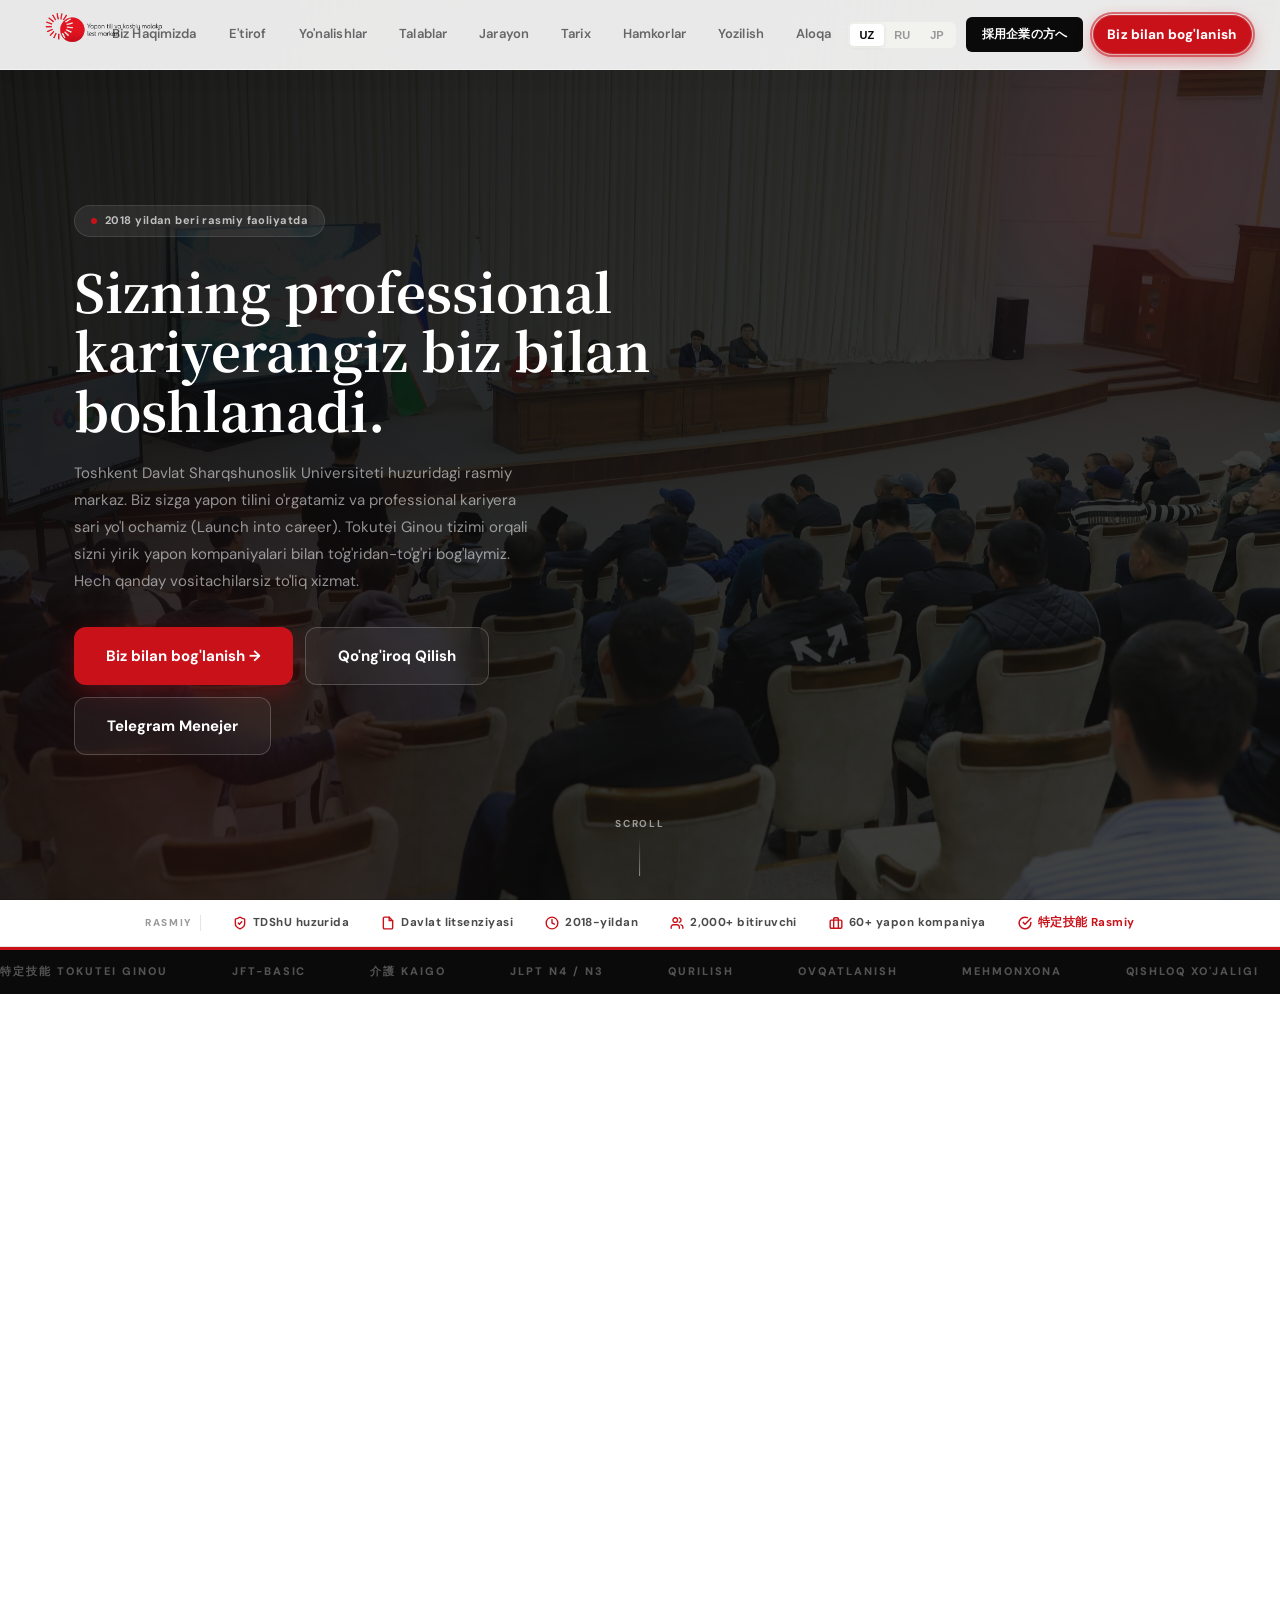
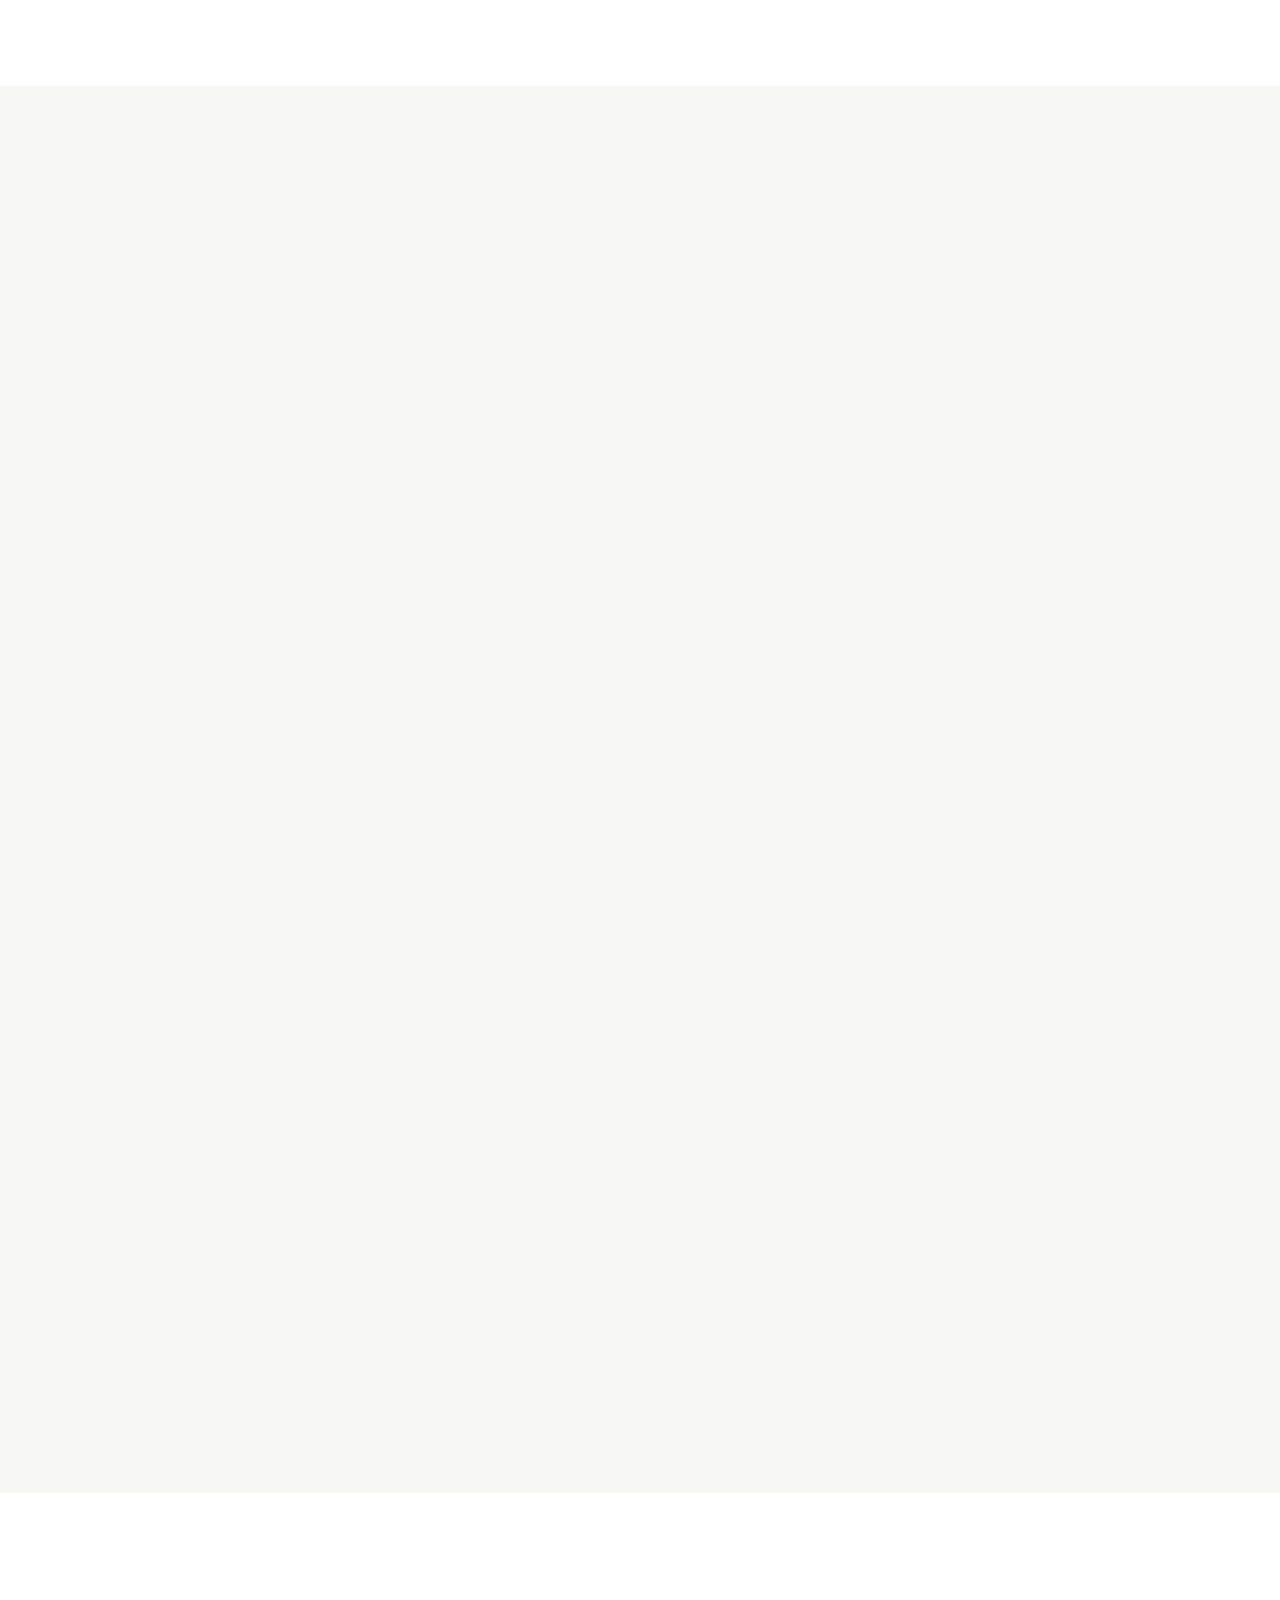
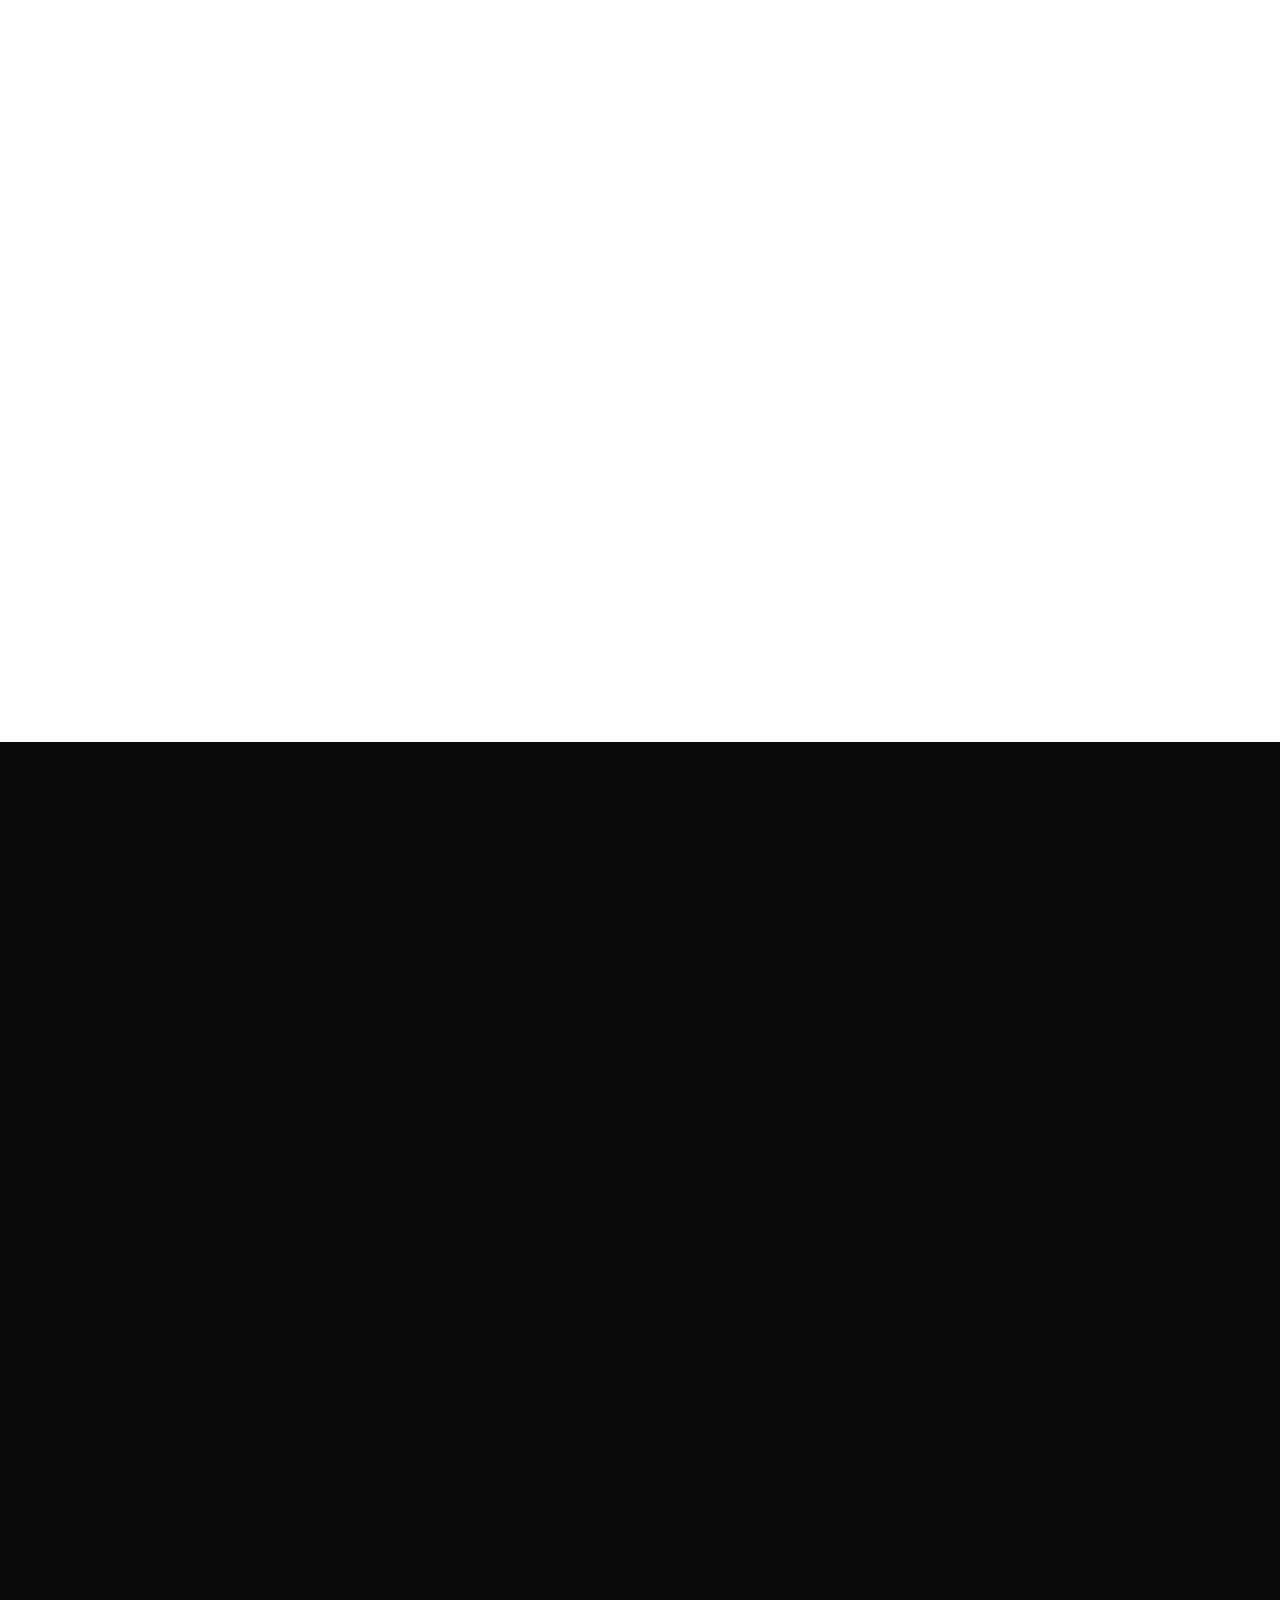
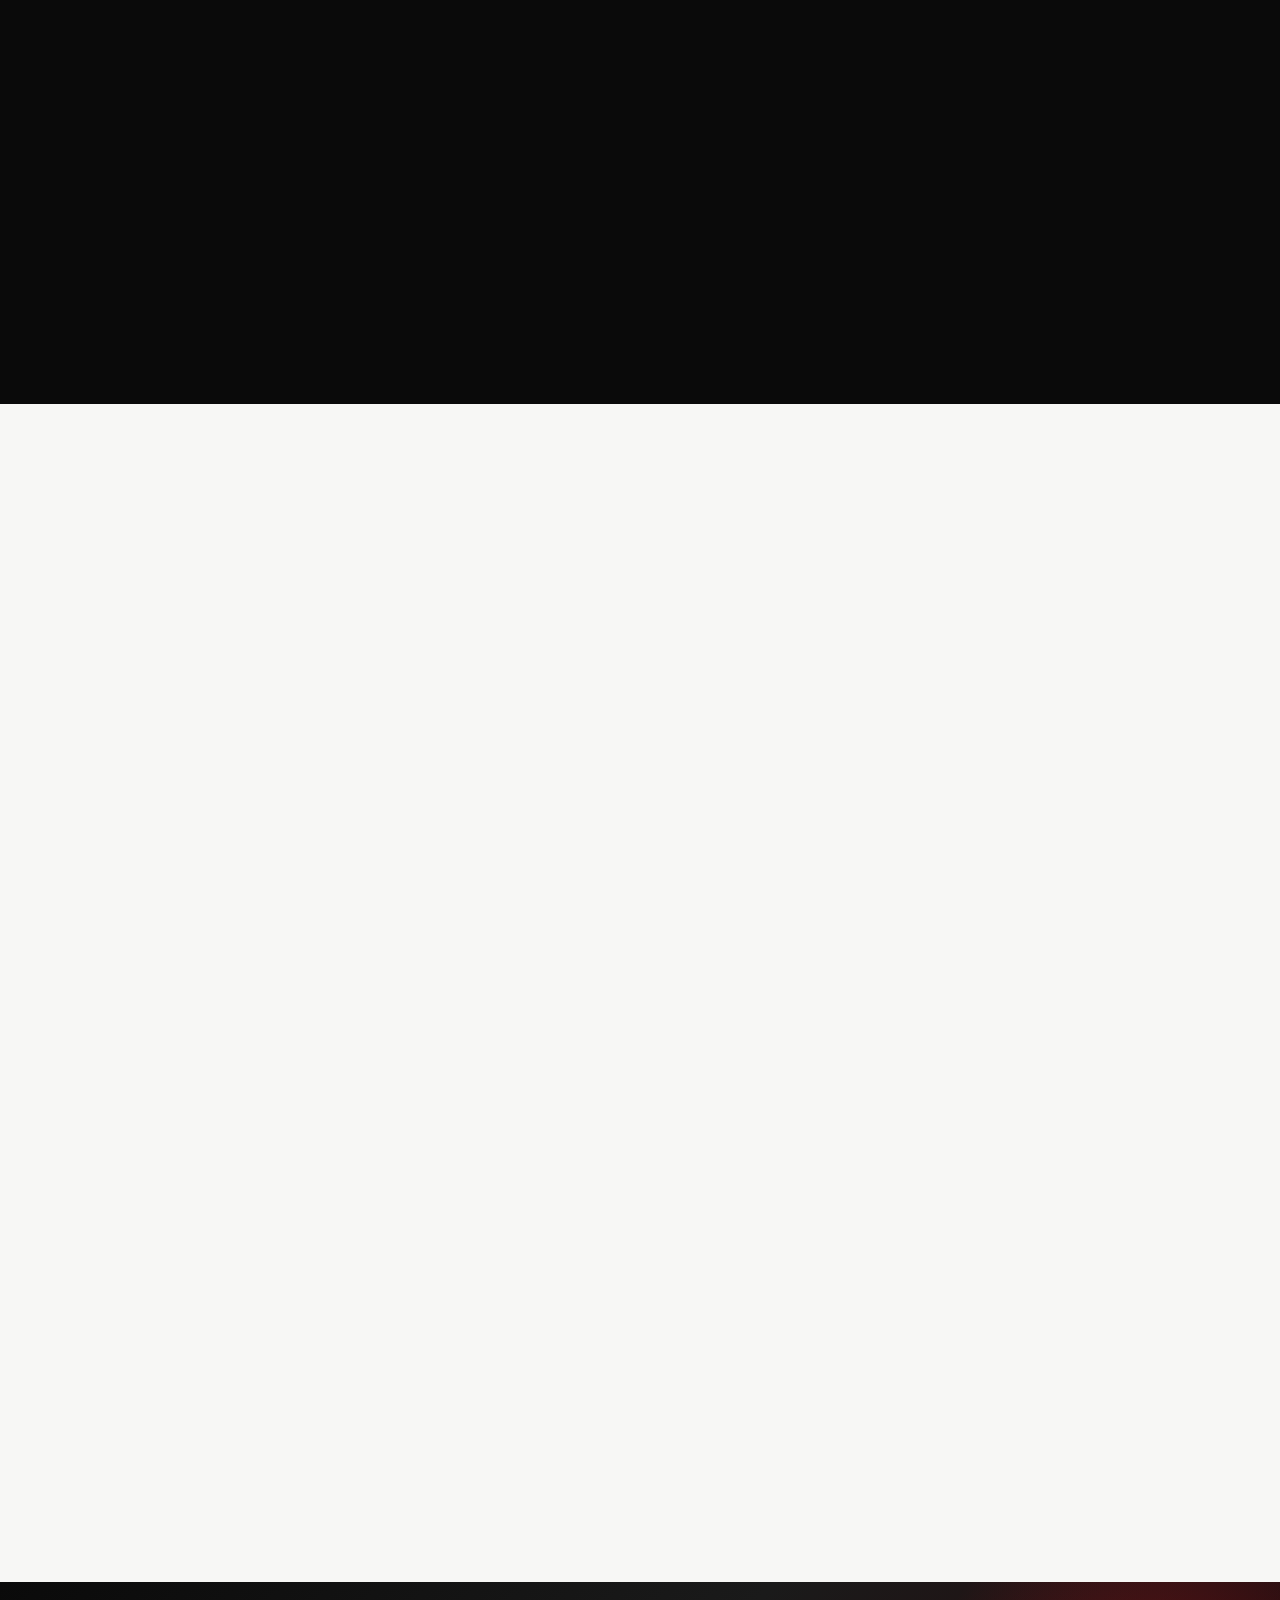
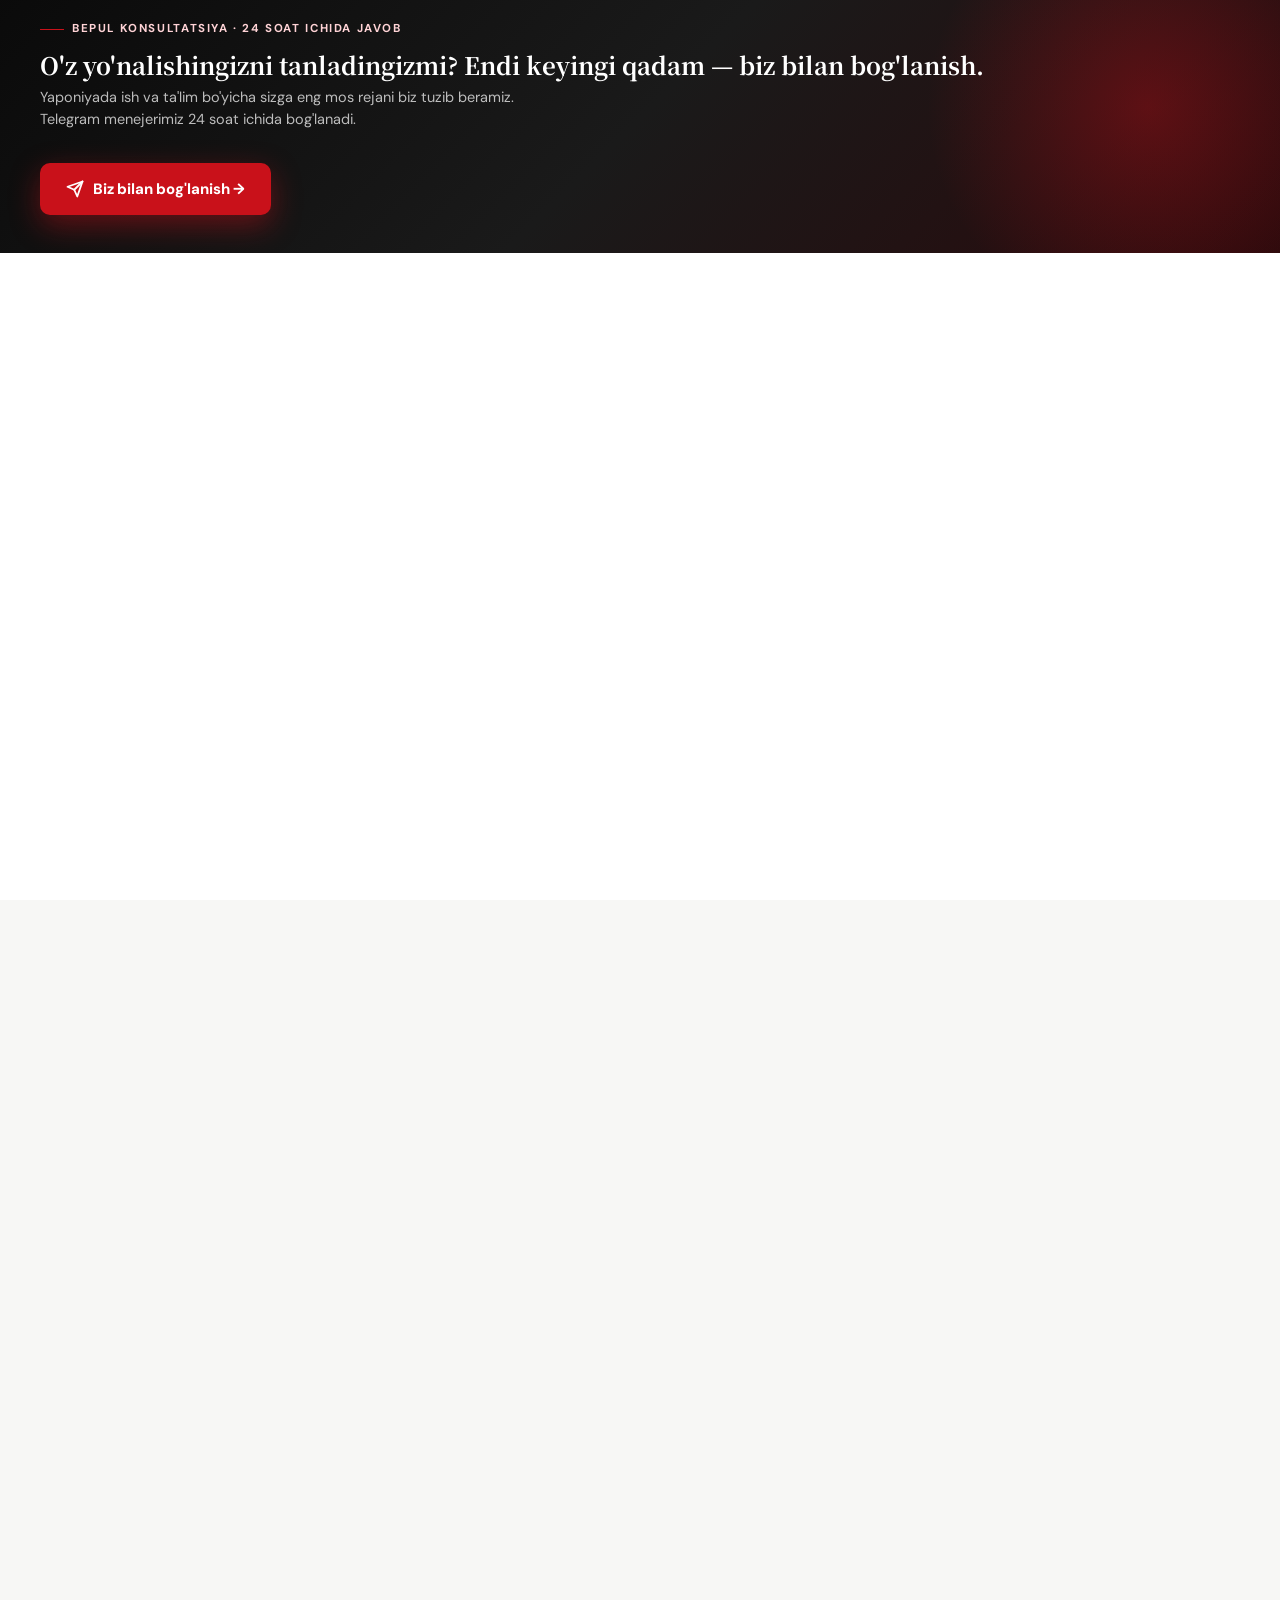
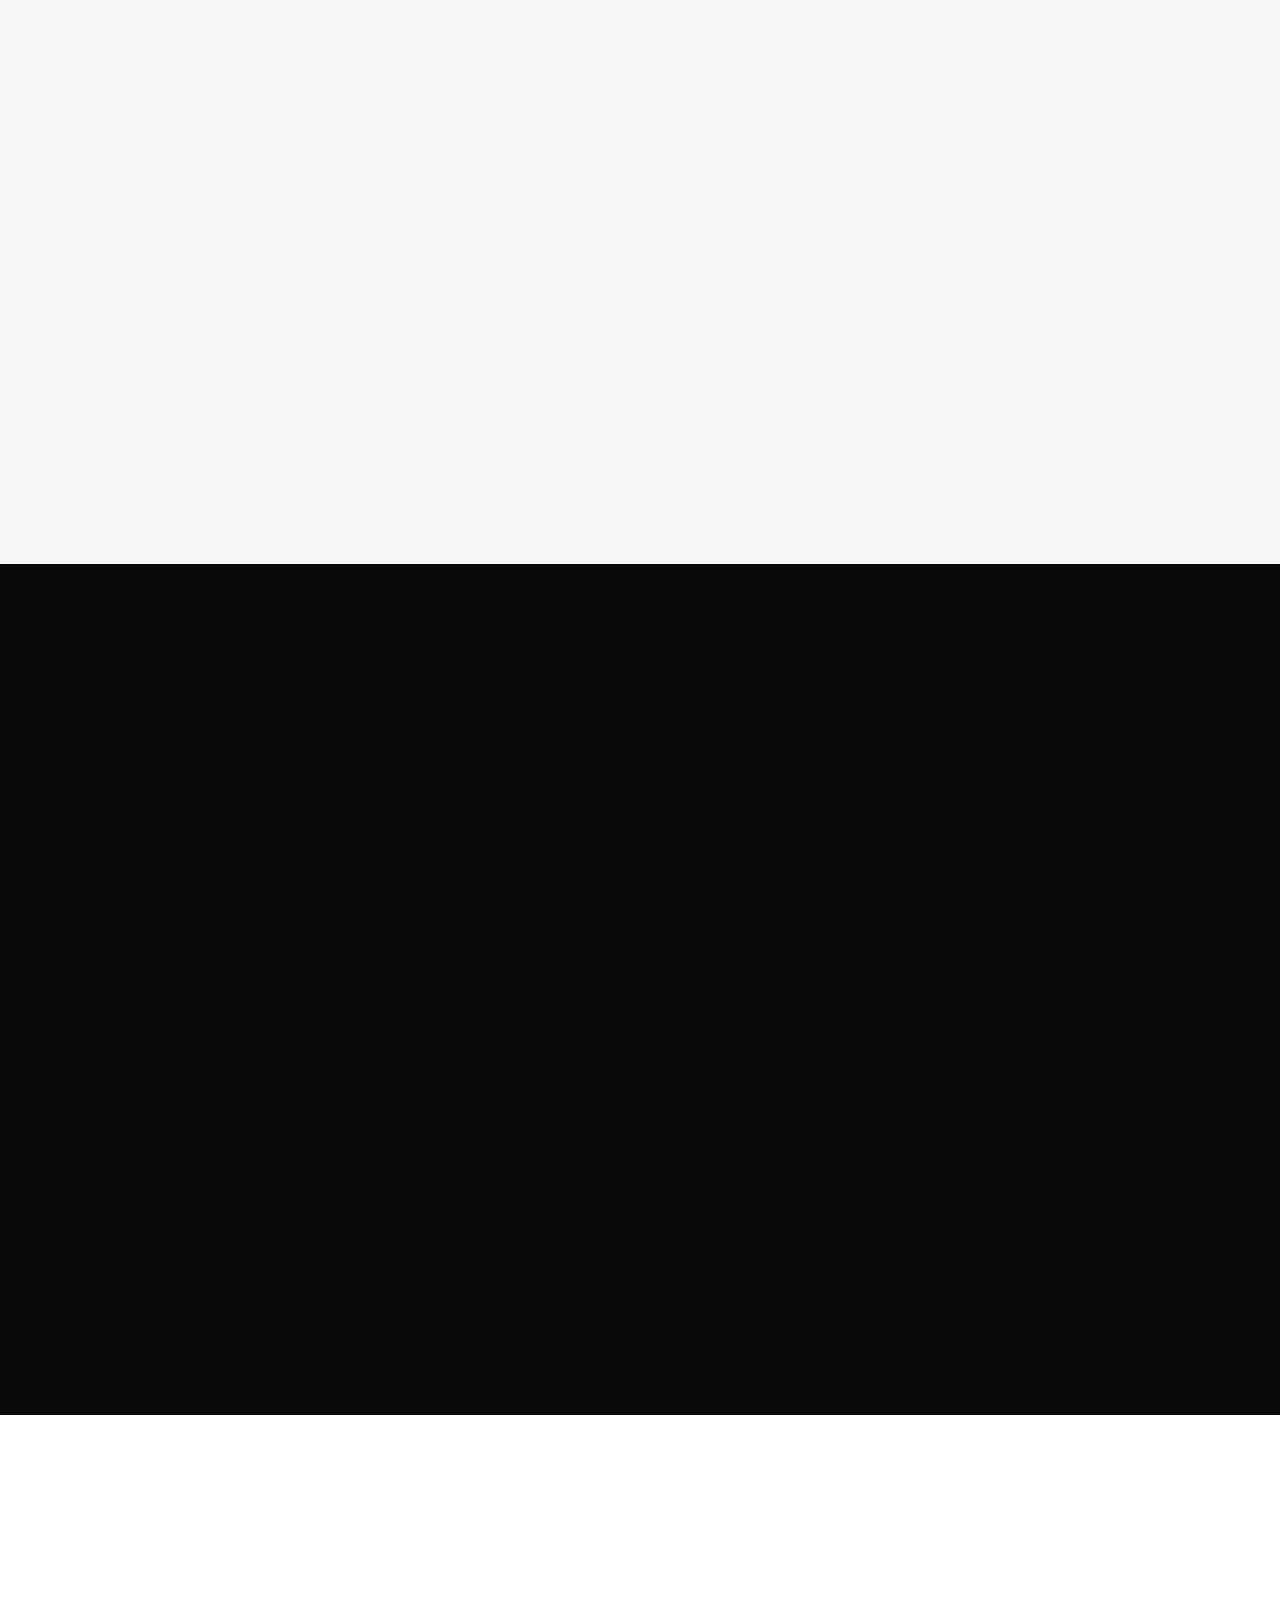
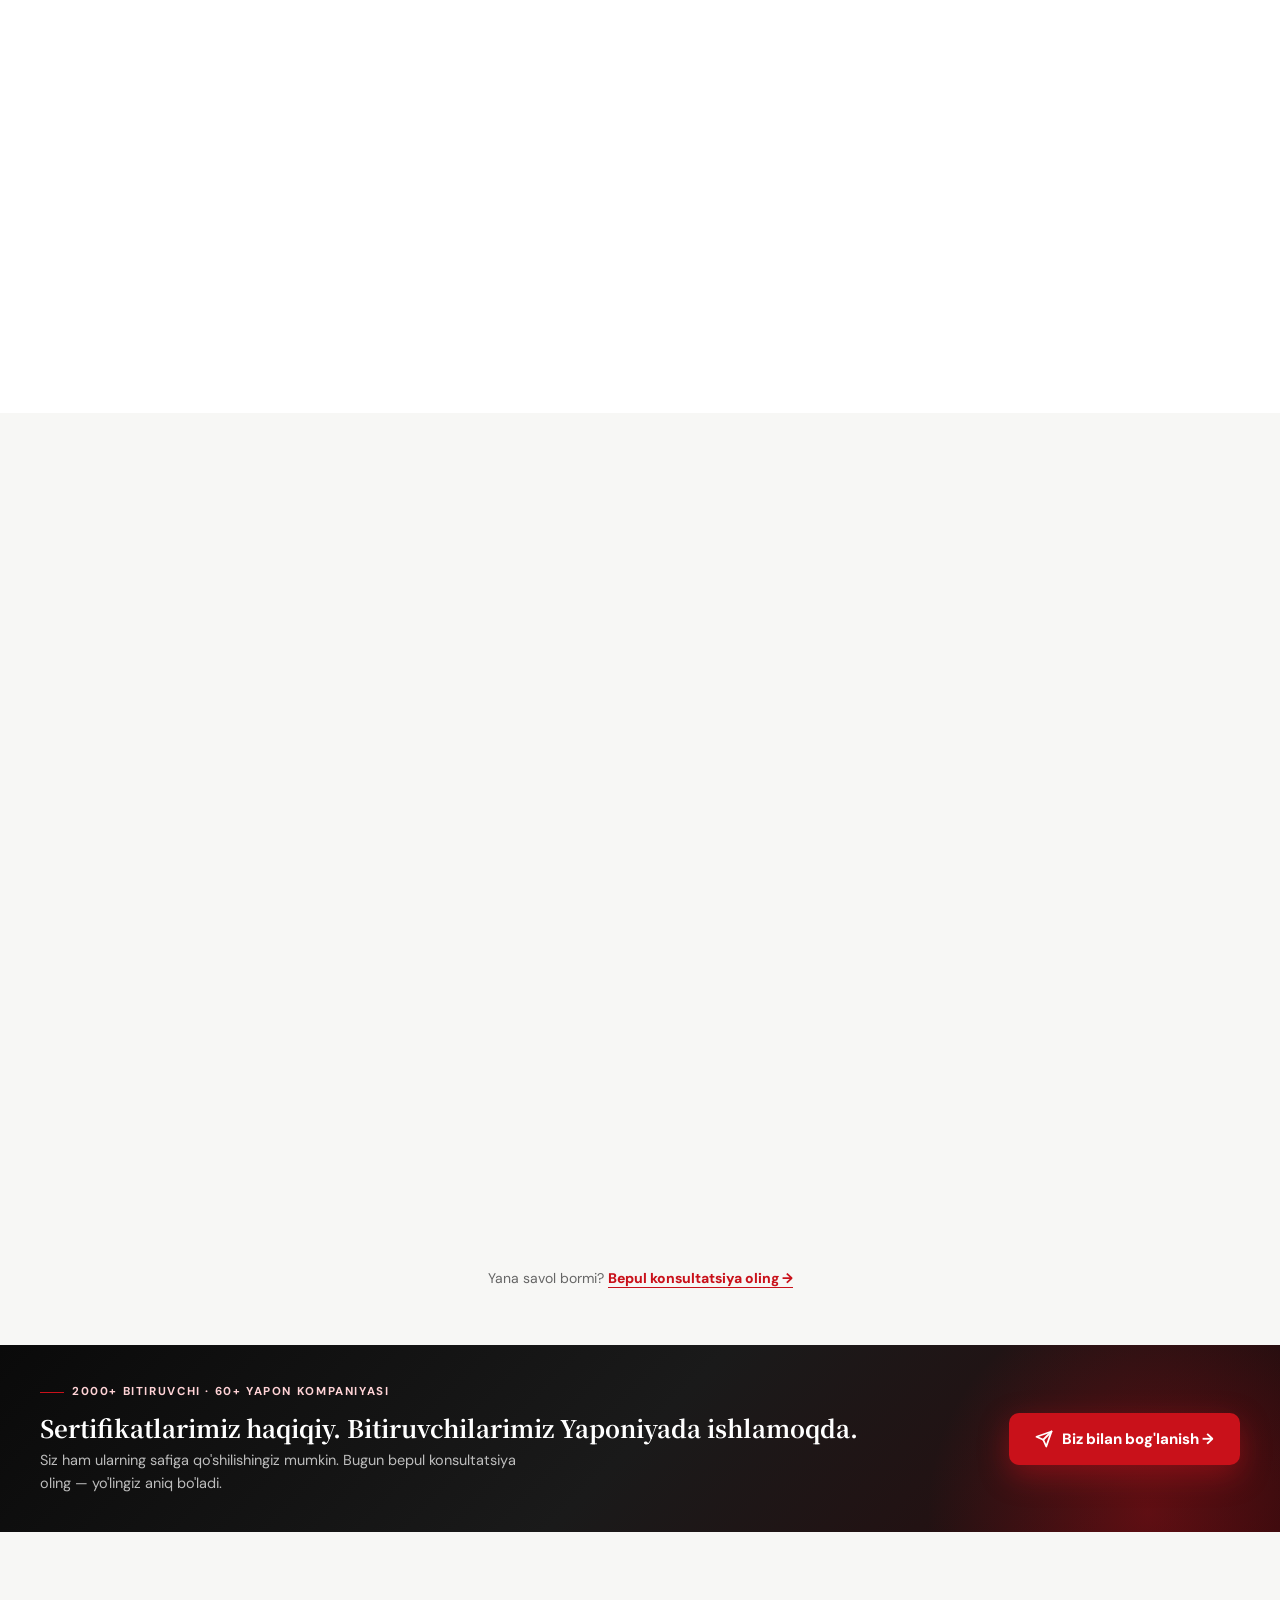
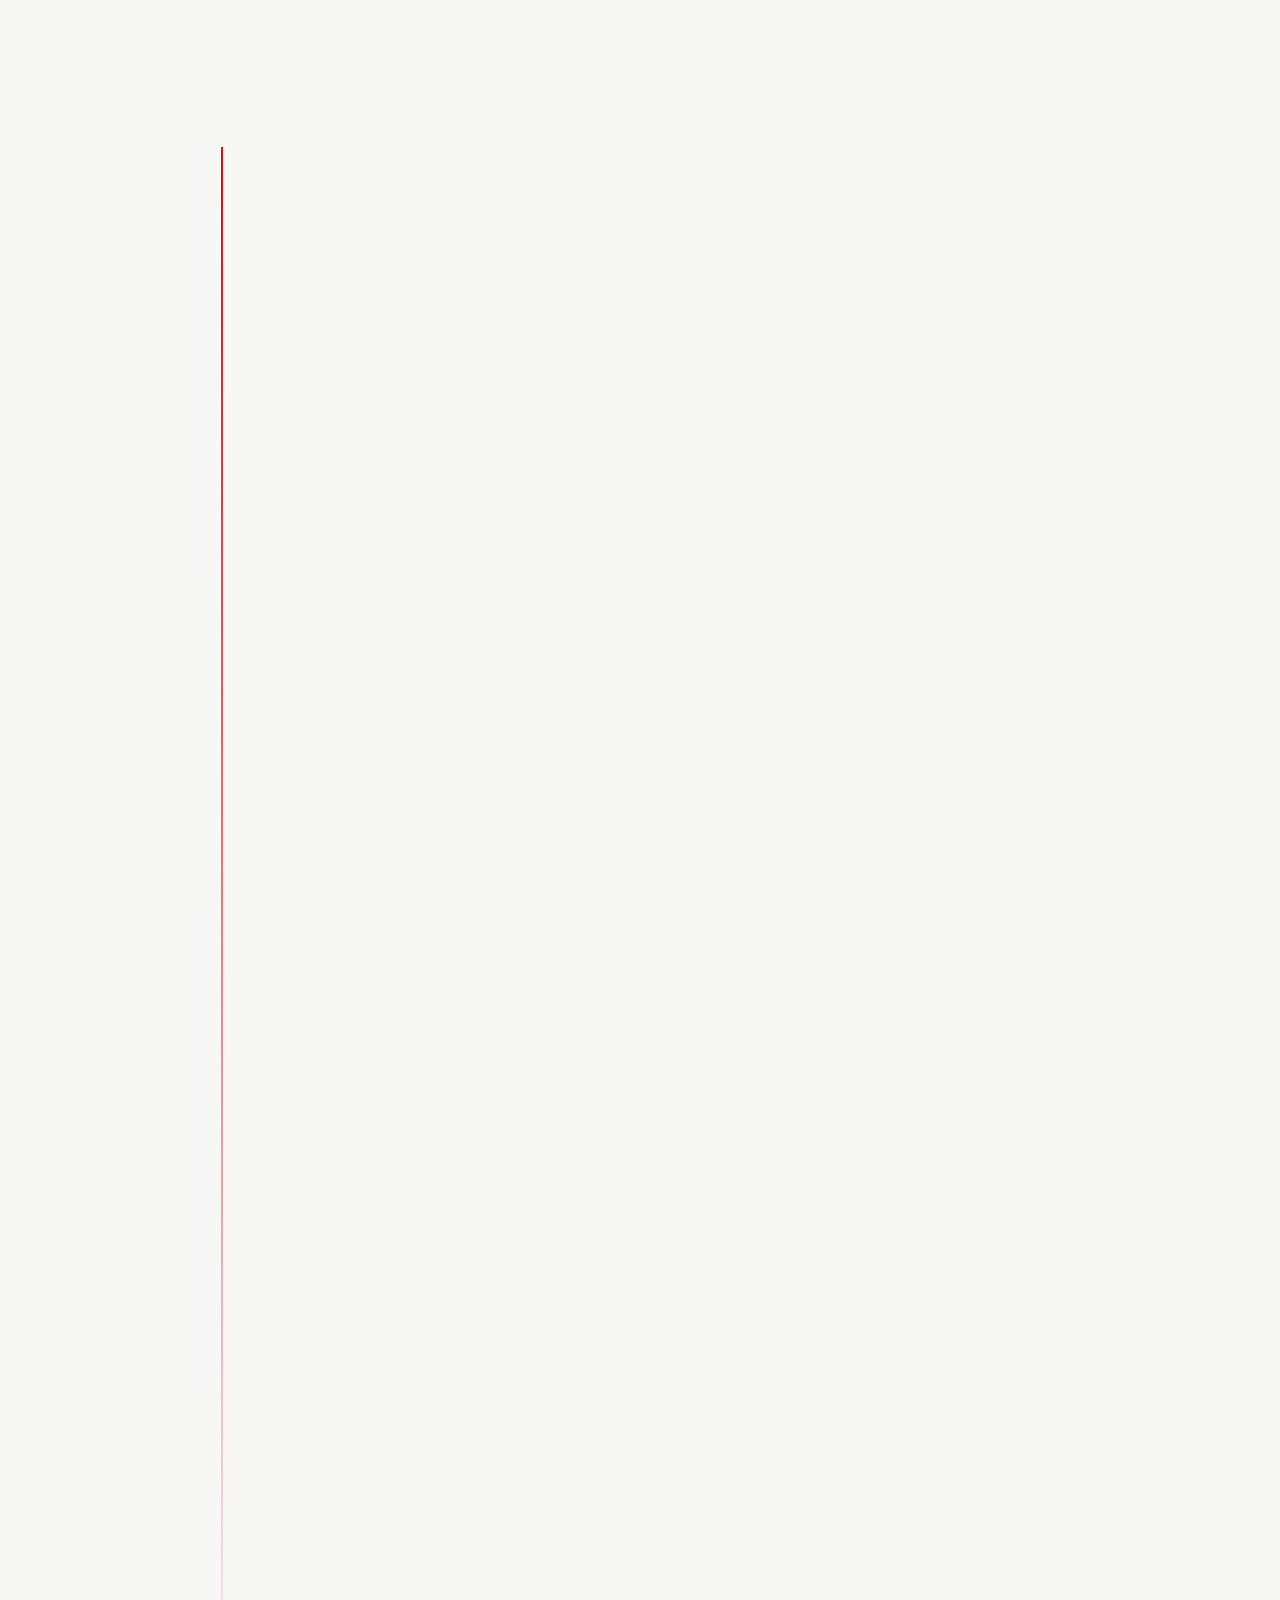
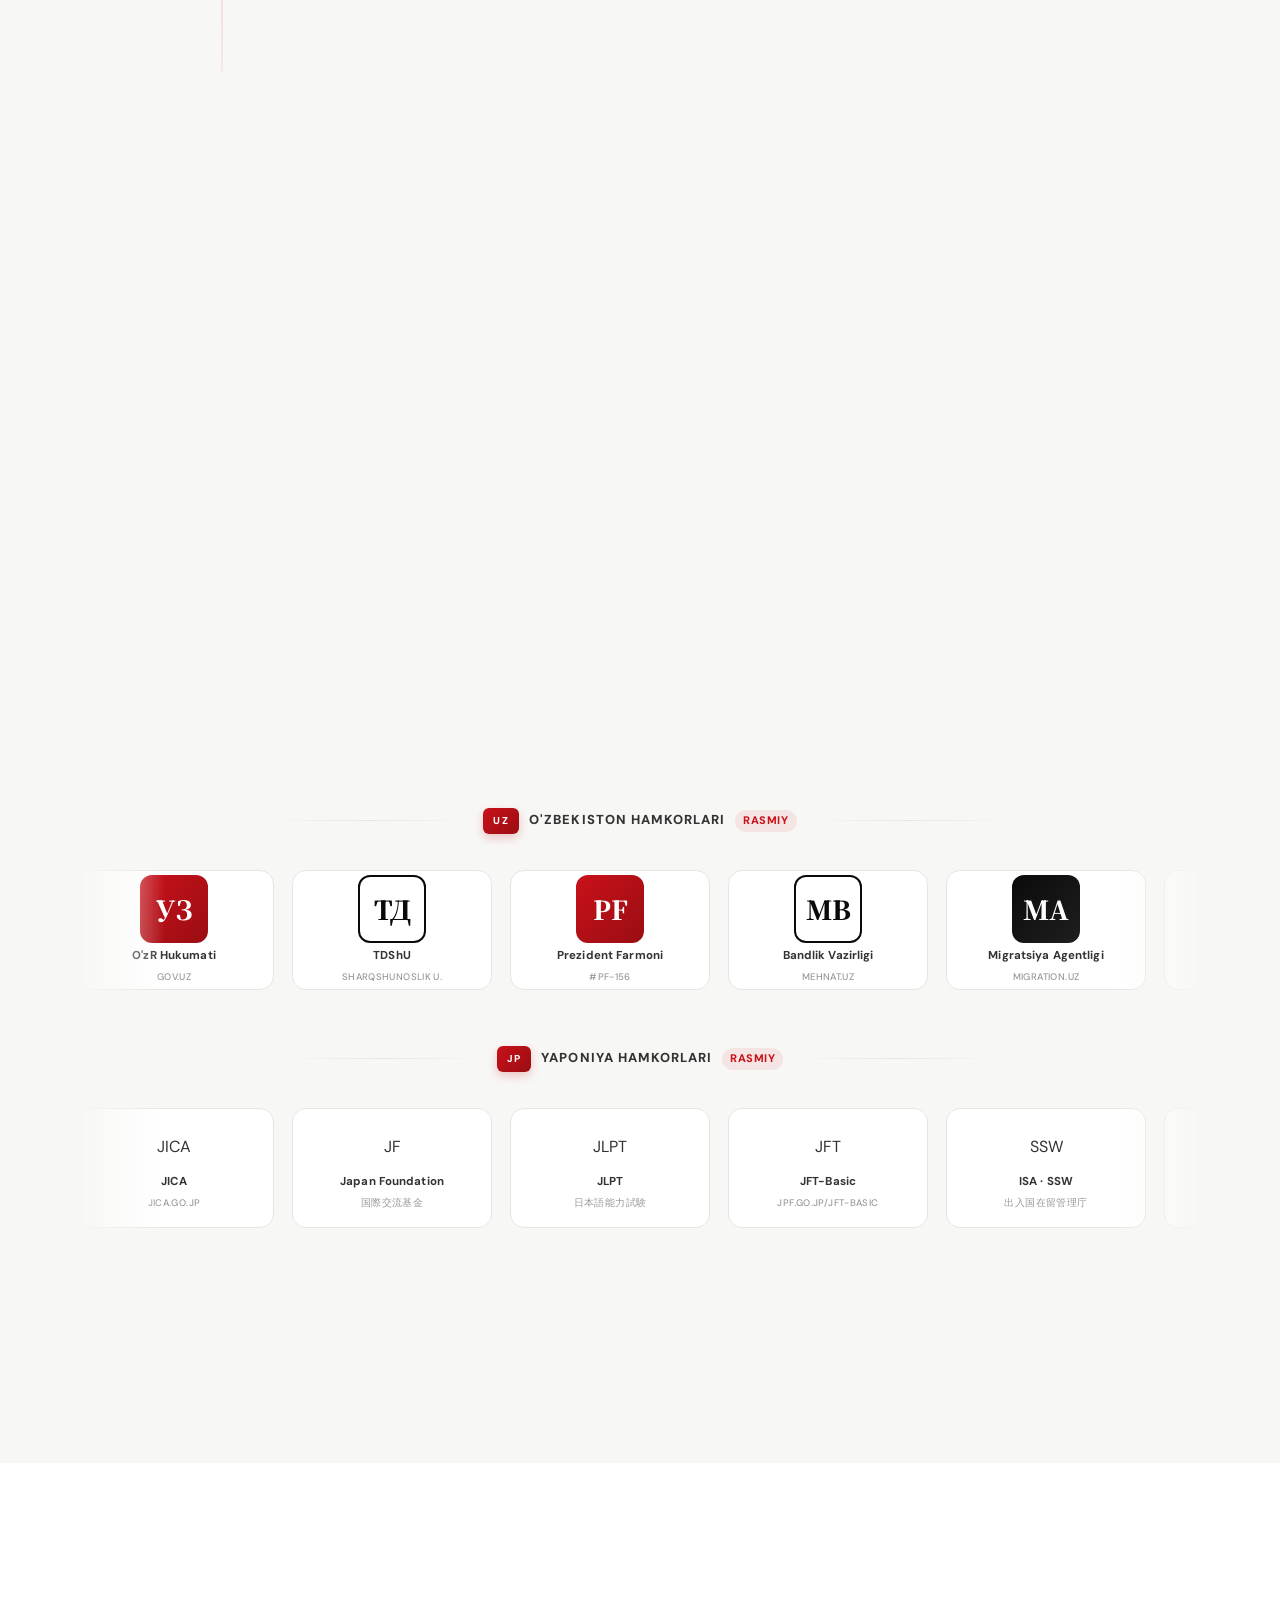
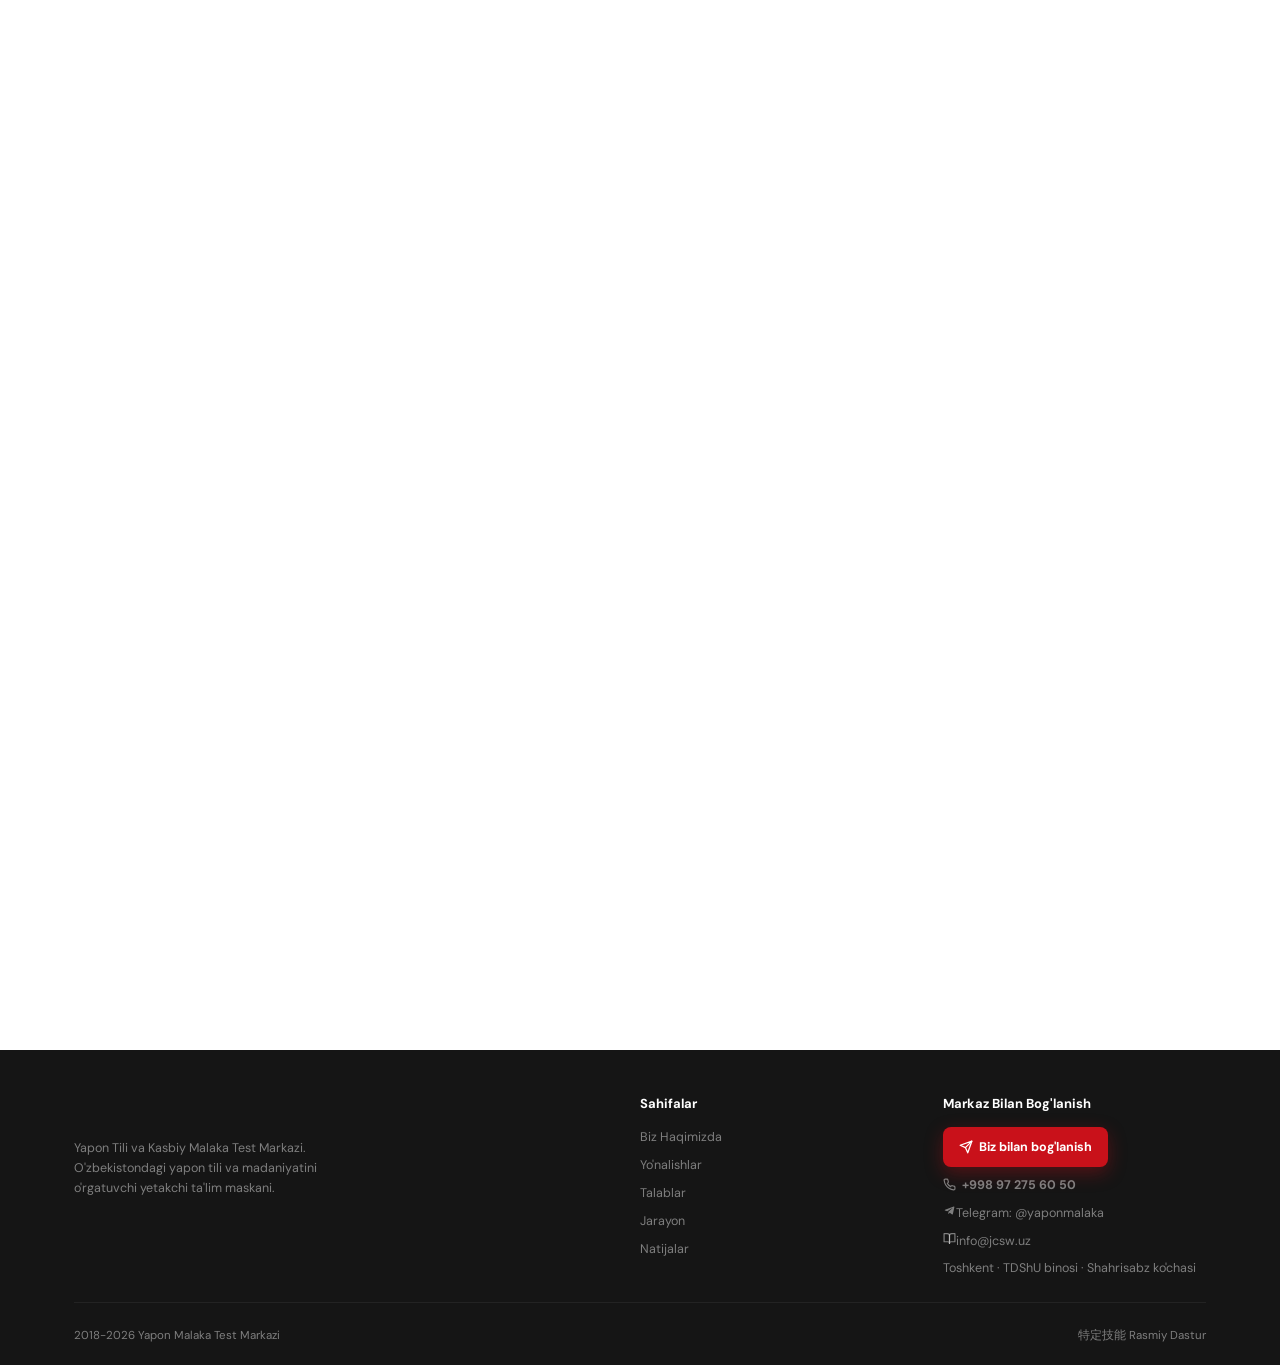
==== commit 6041d007: "Add call button to hero, update Telegram button with proper icon" ====
--- a/index.html
+++ b/index.html
@@ -238,7 +238,8 @@
       <p class="hero-desc" data-i18n="hero_p">Toshkent Davlat Sharqshunoslik Universiteti huzuridagi rasmiy markaz. Tokutei Ginou (特定技能) tizimi orqali yapon kompaniyalari bilan to'g'ridan-to'g'ri bog'laymiz. Vositachilar yo'q. Yashirin to'lovlar yo'q.</p>
       <div class="hero-btns">
         <a href="#apply" class="btn-r" data-apply="learn" data-i18n="hero_apply">Biz bilan bog'lanish →</a>
-        <a href="https://t.me/yaponmalaka" target="_blank" rel="noopener" class="btn-o" data-i18n="hero_call"><svg width="20" height="20" viewBox="0 0 24 24" fill="none" stroke="currentColor" stroke-width="2" stroke-linecap="round" stroke-linejoin="round" aria-hidden="true"><path d="m22 2-7 20-4-9-9-4Z"/><path d="M22 2 11 13"/></svg>Telegram orqali yozish</a>
+        <a href="tel:+998972756050" class="btn-o" data-i18n="hero_call"><svg width="18" height="18" viewBox="0 0 24 24" fill="none" stroke="currentColor" stroke-width="2.2" stroke-linecap="round" stroke-linejoin="round" aria-hidden="true"><path d="M22 16.92v3a2 2 0 0 1-2.18 2 19.79 19.79 0 0 1-8.63-3.07 19.5 19.5 0 0 1-6-6 19.79 19.79 0 0 1-3.07-8.67A2 2 0 0 1 4.11 2h3a2 2 0 0 1 2 1.72 12.84 12.84 0 0 0 .7 2.81 2 2 0 0 1-.45 2.11L8.09 9.91a16 16 0 0 0 6 6l1.27-1.27a2 2 0 0 1 2.11-.45 12.84 12.84 0 0 0 2.81.7A2 2 0 0 1 22 16.92z"/></svg>Qo'ng'iroq qilish</a>
+        <a href="https://t.me/yaponmalaka" target="_blank" rel="noopener" class="btn-o" data-i18n="hero_tg"><svg width="18" height="18" viewBox="0 0 24 24" fill="currentColor" aria-hidden="true"><path d="M9.78 18.65l.28-4.23 7.68-6.92c.34-.31-.07-.46-.52-.19L7.74 13.3 3.64 12c-.88-.25-.89-.86.2-1.3l15.97-6.16c.73-.33 1.43.18 1.15 1.3l-2.72 12.81c-.19.91-.74 1.13-1.5.71L12.6 16.3l-1.99 1.93c-.23.23-.42.42-.83.42z"/></svg>Telegram</a>
       </div>
     </div>
     <div class="hero-stats">
